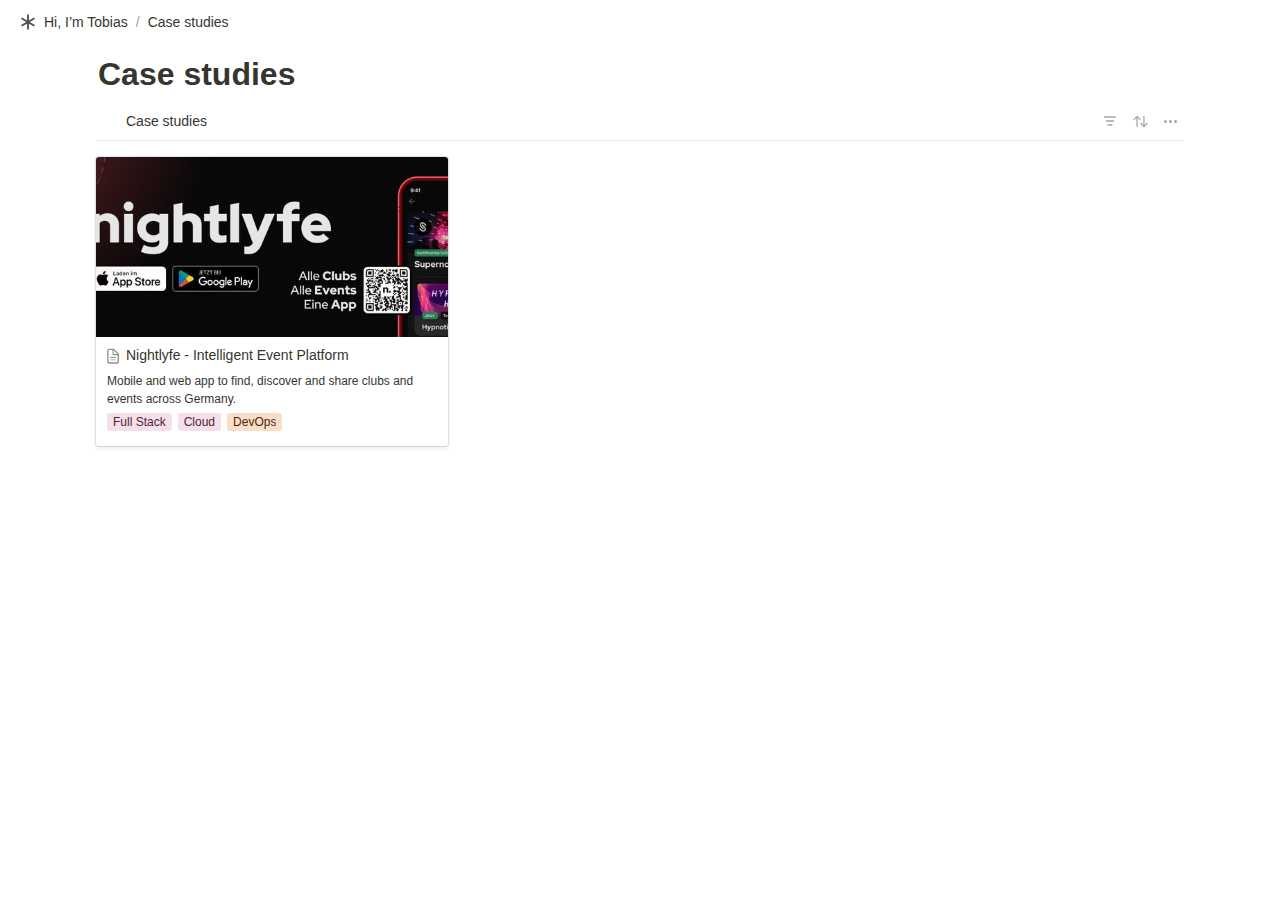
==== 16e518f0285e4fb1b10b60442e8a190.html @ b01b09d7 "publish: fix pipeline issues" ====
<html class="notion-html" lang="en" style="--full-viewport-height: 493px;"><head lang="en"><meta charset="utf-8"/><meta content="width=device-width,height=device-height,initial-scale=1,maximum-scale=1,user-scalable=no,viewport-fit=cover" name="viewport"/><title>Case studies</title><noscript><meta content="0;url=https://www.notion.so/disabled-javascript.html" http-equiv="refresh"/></noscript><meta content="en_US" property="og:locale"/><link href="/images/favicon.ico" rel="shortcut icon" type="image/x-icon"/><link href="/images/logo-ios.png" rel="apple-touch-icon"/><meta content="yes" name="apple-mobile-web-app-capable"/><meta content="telephone=no" name="format-detection"/><meta content="no" name="msapplication-tap-highlight"/><link href="assets/906c0cfd9fb05e64feb94e21e7caa3b95e559b39.css" media="print" rel="stylesheet"/><link href="assets/injection.css" rel="stylesheet"/><link href="assets/8acb0cca0d6461a19049f2eff7e3640e558d4a0f.css" rel="stylesheet"/></head><body class="notion-body"><style>body{background:#fff}body.dark{background:#191919}@keyframes startup-shimmer-animation{0%{transform:translateX(-100%) translateZ(0)}100%{transform:translateX(100%) translateZ(0)}}@keyframes startup-shimmer-fade-in{0%{opacity:0}100%{opacity:1}}@keyframes startup-spinner-rotate{0%{transform:rotate(0) translateZ(0)}100%{transform:rotate(360deg) translateZ(0)}}#initial-loading-spinner{position:fixed;height:100vh;width:100vw;z-index:-1;display:none;align-items:center;justify-content:center;opacity:.5}#initial-loading-spinner svg{height:24px;width:24px;animation:startup-spinner-rotate 1s linear infinite;transform-origin:center center;pointer-events:none}#skeleton{background:#fff;position:fixed;height:100vh;width:100vw;z-index:-1;display:none;overflow:hidden}#initial-loading-spinner.show,#skeleton.show{display:flex}body.dark #skeleton{background:#191919}.notion-front-page #skeleton,.notion-mobile #skeleton{display:none}#skeleton-sidebar{background-color:#fbfbfa;box-shadow:inset -1px 0 0 0 rgba(0,0,0,.025);display:flex;width:240px;flex-direction:column;padding:12px 14px;overflow:hidden}body.dark #skeleton-sidebar{background-color:#202020;box-shadow:inset -1px 0 0 0 rgba(255,255,255,.05)}#skeleton.isElectron #skeleton-sidebar{padding-top:46px}#skeleton .row{display:flex;margin-bottom:8px;align-items:center}#skeleton .row.fadein{animation:1s ease-in 0s 1 normal both running startup-shimmer-fade-in}#skeleton .chevron{width:12px;height:12px;display:block;margin-right:4px;fill:rgba(227,226,224,.5)}body.dark #skeleton .chevron{fill:#2f2f2f}.startup-shimmer{background:rgba(227,226,224,.5);overflow:hidden;position:relative}body.dark .startup-shimmer{background:#2f2f2f}.startup-shimmer::before{content:"";position:absolute;height:100%;width:100%;z-index:1;animation:1s linear infinite startup-shimmer-animation;background:linear-gradient(90deg,rgba(0,0,0,0) 0,rgba(0,0,0,.03) 50%,rgba(0,0,0,0) 100%)}body.dark .startup-shimmer::before{background:linear-gradient(90deg,transparent 0,rgba(86,86,86,.1) 50%,transparent 100%)}#skeleton .icon{width:20px;height:20px;border-radius:4px}#skeleton .text{height:10px;border-radius:10px}#skeleton .draggable{-webkit-app-region:drag;position:absolute;top:0;left:0;width:100%;height:36px;display:none}#skeleton.isElectron .draggable{display:block}</style><style id="scroll-properties">
			::-webkit-scrollbar {
				width: 10px;
				height: 10px;
			}
			::-webkit-scrollbar {
				background: transparent;
			}
			::-webkit-scrollbar-track {
				background: #EDECE9;
			}
			::-webkit-scrollbar-thumb {
				background:#D3D1CB;
			}
			::-webkit-scrollbar-thumb:hover {
				background:#AEACA6;
			}
		</style><div id="notion-app"><div class="notion-app-inner notion-light-theme" style='color: rgb(55, 53, 47); fill: currentcolor; line-height: 1.5; font-family: ui-sans-serif, -apple-system, BlinkMacSystemFont, "Segoe UI", Helvetica, "Apple Color Emoji", Arial, sans-serif, "Segoe UI Emoji", "Segoe UI Symbol"; -webkit-font-smoothing: auto; background-color: rgba(0, 0, 0, 0);'><div style="height: 100%;"><div class="notion-cursor-listener" style="width: 100vw; height: 100%; position: relative; display: flex; flex: 1 1 0%; background: white; cursor: text;"><style>
			
			
			.assistant-grouped-edit-chat-container .assistant-grouped-edit-insert {
				background: initial !important;
				border-bottom: initial !important;
				color: rgba(55, 53, 47, 1) !important;
			}

			.assistant-grouped-edit-chat-container .assistant-grouped-edit-remove {
				background: initial !important;
				border-bottom: initial !important;
				color: rgba(199, 198, 196, 1) !important;
			}
		
		</style><div class="" style="order: 3; display: flex; flex-direction: column; width: 100%; overflow: hidden;"><header style="background: white; max-width: 100vw; z-index: 100; user-select: none;"><div class="notion-topbar" style="width: 100%; max-width: 100vw; height: 44px; opacity: 1; transition: opacity 700ms ease 0s, color 700ms ease 0s; position: relative;"><div style="display: flex; justify-content: space-between; align-items: center; overflow: hidden; height: 44px; padding-left: 12px; padding-right: 10px;"><div class="notranslate shadow-cursor-breadcrumb" style="display: flex; align-items: center; line-height: 1.2; font-size: 14px; height: 100%; flex-grow: 0; margin-right: 8px; min-width: 0px;"><div class="notion-selectable notion-page-block" data-block-id="acc54789-07ef-47cf-8473-83e2d1471121" style="display: flex; align-items: center; min-width: 0px;"><span rel="noopener noreferrer" role="link" style="display: flex;
color: rgb(55, 53, 47);
text-decoration: none;
user-select: none;
transition: background 20ms ease-in 0s;
cursor: default;
align-items: center;
flex-shrink: 1;
white-space: nowrap;
height: 24px;
border-radius: 4px;
font-size: inherit;
line-height: 1.2;
min-width: 0;
padding: 2px 6px"><div style="display: flex;
align-items: center;
min-width: 0;
cursor: default"><div class="notion-record-icon notranslate" style="display: flex;
align-items: center;
justify-content: center;
height: 20px;
width: 20px;
border-radius: 0.25em;
flex-shrink: 0;
margin-right: 6px;
font-weight: 500;
cursor: default"><div><div style="width: 100%;
height: 100%;
cursor: default"><img referrerpolicy="same-origin" src="assets/391df227c72373e501cd38c6191404ca78679975.svg" style="display: block;
object-fit: cover;
border-radius: 4px;
width: 20px;
height: 20px;
transition: opacity 100ms ease-out 0s;
cursor: default"/></div></div></div><div class="notranslate" style="white-space: nowrap;
overflow: hidden;
text-overflow: ellipsis;
max-width: 160px;
cursor: default">Hi, I’m Tobias</div></div></span></div><span style="margin-left: 2px; margin-right: 2px; color: rgba(55, 53, 47, 0.5);">/</span><div role="button" style="user-select: none; transition: background 20ms ease-in 0s; cursor: pointer; display: inline-flex; align-items: center; flex-shrink: 1; white-space: nowrap; height: 24px; border-radius: 4px; font-size: 14px; line-height: 1.2; min-width: 0px; padding-left: 6px; padding-right: 6px; color: rgb(55, 53, 47);" tabindex="0"><div class="notranslate" style="white-space: nowrap; overflow: hidden; text-overflow: ellipsis; max-width: 240px;">Case studies</div></div></div><div style="flex-grow: 1; flex-shrink: 1;"></div><div role="button" style="user-select: none; transition: background 20ms ease-in 0s; cursor: pointer; display: inline-flex; align-items: center; flex-shrink: 0; white-space: nowrap; height: 28px; border-radius: 4px; font-size: 14px; line-height: 1.2; min-width: 0px; padding-left: 8px; padding-right: 8px; color: rgb(55, 53, 47);" tabindex="0"><svg class="search" role="graphics-symbol" style="width: 14px; height: 14px; display: block; fill: inherit; flex-shrink: 0;" viewBox="0 0 16 16"><path d="M.281 6.438c0-.875.164-1.696.492-2.461a6.484 6.484 0 011.375-2.032A6.237 6.237 0 016.64.078 6.2 6.2 0 019.11.57c.77.328 1.447.787 2.03 1.375a6.374 6.374 0 011.368 2.032c.333.765.5 1.586.5 2.46 0 .688-.107 1.342-.32 1.961a6.28 6.28 0 01-.868 1.696l3.563 3.578c.11.104.19.226.242.367.057.14.086.29.086.445 0 .22-.05.417-.149.594a1.122 1.122 0 01-1 .57c-.156 0-.307-.028-.453-.086a1.058 1.058 0 01-.382-.25l-3.586-3.585c-.5.333-1.047.596-1.641.789a6.089 6.089 0 01-1.86.28 6.237 6.237 0 01-2.468-.491 6.4 6.4 0 01-2.024-1.367A6.509 6.509 0 01.773 8.913a6.256 6.256 0 01-.492-2.476zm1.664 0c0 .65.12 1.26.36 1.828a4.775 4.775 0 001.015 1.5c.433.427.933.763 1.5 1.007a4.548 4.548 0 001.82.368c.652 0 1.261-.123 1.829-.368a4.747 4.747 0 002.508-2.507 4.567 4.567 0 00.367-1.829c0-.645-.123-1.252-.367-1.82a4.776 4.776 0 00-1.016-1.5A4.578 4.578 0 008.469 2.11a4.567 4.567 0 00-1.828-.367c-.646 0-1.253.123-1.82.367a4.667 4.667 0 00-1.5 1.008c-.433.432-.772.932-1.016 1.5a4.633 4.633 0 00-.36 1.82z"></path></svg></div><div role="button" style="user-select: none; transition: background 20ms ease-in 0s; cursor: pointer; display: inline-flex; align-items: center; flex-shrink: 0; white-space: nowrap; height: 28px; border-radius: 4px; font-size: 14px; line-height: 1.2; min-width: 0px; padding-left: 8px; padding-right: 8px; color: rgb(55, 53, 47);" tabindex="0"><svg class="duplicate" role="graphics-symbol" style="width: 15px; height: 15px; display: block; fill: inherit; flex-shrink: 0;" viewBox="0 0 16 16"><path d="M2.83887 12.1523H4.00098V13.1846C4.00098 14.6406 4.75977 15.3994 6.24316 15.3994H13.1611C14.6377 15.3994 15.4033 14.6406 15.4033 13.1846V6.21191C15.4033 4.75586 14.6377 3.99707 13.1611 3.99707H11.999V2.96484C11.999 1.50879 11.2334 0.75 9.75684 0.75H2.83887C1.3623 0.75 0.59668 1.50195 0.59668 2.96484V9.93066C0.59668 11.3936 1.3623 12.1523 2.83887 12.1523ZM2.9209 10.8125C2.28516 10.8125 1.93652 10.4844 1.93652 9.82129V3.08105C1.93652 2.41797 2.28516 2.08301 2.9209 2.08301H9.68164C10.3105 2.08301 10.666 2.41797 10.666 3.08105V3.99707H6.24316C4.75977 3.99707 4.00098 4.75586 4.00098 6.21191V10.8125H2.9209ZM6.31836 14.0596C5.68262 14.0596 5.34082 13.7314 5.34082 13.0684V6.32812C5.34082 5.66504 5.68262 5.33691 6.31836 5.33691H13.0791C13.708 5.33691 14.0635 5.66504 14.0635 6.32812V13.0684C14.0635 13.7314 13.708 14.0596 13.0791 14.0596H6.31836Z"></path></svg></div><div aria-label="More actions" role="button" style="user-select: none; transition: background 20ms ease-in 0s; cursor: pointer; display: flex; align-items: center; justify-content: center; width: 32px; height: 28px; border-radius: 4px;" tabindex="0"><svg class="ellipsis" role="graphics-symbol" style="width: 18px; height: 18px; display: block; fill: inherit; flex-shrink: 0;" viewBox="0 0 16 16"><path d="M2.887 9.014c.273 0 .52-.064.738-.192.219-.132.394-.307.526-.526.133-.219.199-.46.199-.725 0-.405-.142-.747-.424-1.025a1.41 1.41 0 00-1.04-.417c-.264 0-.505.066-.724.198a1.412 1.412 0 00-.718 1.244c0 .265.064.506.192.725.132.219.307.394.526.526.219.128.46.192.725.192zm5.113 0a1.412 1.412 0 001.244-.718c.132-.219.198-.46.198-.725 0-.405-.14-.747-.423-1.025A1.386 1.386 0 008 6.129c-.264 0-.506.066-.725.198a1.412 1.412 0 00-.718 1.244c0 .265.064.506.192.725.132.219.308.394.526.526.22.128.46.192.725.192zm5.106 0c.265 0 .506-.064.725-.192.219-.132.394-.307.526-.526.133-.219.199-.46.199-.725 0-.405-.142-.747-.424-1.025a1.394 1.394 0 00-1.026-.417 1.474 1.474 0 00-1.265.718c-.127.218-.19.46-.19.724 0 .265.063.506.19.725.133.219.308.394.527.526.223.128.47.192.738.192z"></path></svg></div><div role="button" style="user-select: none; transition: background 20ms ease-in 0s; cursor: pointer; display: inline-flex; align-items: center; justify-content: center; white-space: nowrap; border-radius: 4px; height: 32px; padding: 0px 10px; font-size: 14px; line-height: 1.2; border: 1px solid rgba(55, 53, 47, 0.16); margin-left: 8px;" tabindex="0">Built with<svg class="notionLogo" role="graphics-symbol" style="width: 14px; height: 14px; display: block; fill: inherit; flex-shrink: 0; margin-left: 6px;" viewBox="0 0 120 126"><path d="M 20.6927 21.9315C 24.5836 25.0924 26.0432 24.8512 33.3492 24.3638L 102.228 20.2279C 103.689 20.2279 102.474 18.7705 101.987 18.5283L 90.5477 10.2586C 88.3558 8.55699 85.4356 6.60818 79.8387 7.09563L 13.1433 11.9602C 10.711 12.2014 10.2251 13.4175 11.1939 14.3924L 20.6927 21.9315ZM 24.8281 37.9835L 24.8281 110.456C 24.8281 114.351 26.7745 115.808 31.1553 115.567L 106.853 111.187C 111.236 110.946 111.724 108.267 111.724 105.103L 111.724 33.1169C 111.724 29.958 110.509 28.2544 107.826 28.4976L 28.721 33.1169C 25.8018 33.3622 24.8281 34.8225 24.8281 37.9835ZM 99.5567 41.8711C 100.042 44.0622 99.5567 46.2512 97.3618 46.4974L 93.7143 47.2241L 93.7143 100.728C 90.5477 102.43 87.6275 103.403 85.1942 103.403C 81.2983 103.403 80.3226 102.186 77.4044 98.54L 53.5471 61.087L 53.5471 97.3239L 61.0964 99.0275C 61.0964 99.0275 61.0964 103.403 55.0057 103.403L 38.2148 104.377C 37.727 103.403 38.2148 100.973 39.9179 100.486L 44.2996 99.2717L 44.2996 51.36L 38.2158 50.8725C 37.728 48.6815 38.9431 45.5225 42.3532 45.2773L 60.3661 44.0631L 85.1942 82.0036L 85.1942 48.4402L 78.864 47.7136C 78.3781 45.0351 80.3226 43.0902 82.7569 42.849L 99.5567 41.8711ZM 7.5434 5.39404L 76.9175 0.285276C 85.4366 -0.445402 87.6285 0.0440428 92.983 3.93368L 115.128 19.4982C 118.782 22.1747 120 22.9034 120 25.8211L 120 111.187C 120 116.537 118.051 119.701 111.237 120.185L 30.6734 125.05C 25.5584 125.294 23.124 124.565 20.4453 121.158L 4.13735 99.9994C 1.21516 96.1048 0 93.191 0 89.7819L 0 13.903C 0 9.5279 1.94945 5.8785 7.5434 5.39404Z"></path></svg></div></div></div><div style="width: calc(100% + 0px); user-select: none;"></div></header><main class="notion-frame" style="flex-grow: 0; flex-shrink: 1; display: flex; flex-direction: column; background: white; z-index: 1; height: calc(-44px + 100vh); max-height: 100%; position: relative; width: 780px;"><div style="display: contents;"><div class="notion-scroller vertical horizontal" style="z-index: 1; display: flex; flex-direction: column; flex-grow: 1; position: relative; overflow: auto; margin-right: 0px; margin-bottom: 0px;"><div style="position: absolute; top: 0px; left: 0px;"><div class="notion-selectable-hover-menu-item"></div></div><div style="width: 100%; display: flex; flex-direction: column; align-items: center; flex-shrink: 0; flex-grow: 0; position: sticky; left: 0px;"><div class="pseudoSelection" contenteditable="false" data-content-editable-void="true" style="user-select: none; --pseudoSelection--background: transparent; width: 100%; display: flex; flex-direction: column; align-items: center; flex-shrink: 0; flex-grow: 0; position: sticky; left: 0px; z-index: 2;"></div><div style="max-width: 100%; padding-left: calc(96px + env(safe-area-inset-left)); width: 100%;"><div class="notion-page-controls" style='display: flex; justify-content: flex-start; flex-wrap: wrap; margin-top: 4px; margin-bottom: 4px; margin-left: -1px; color: rgba(55, 53, 47, 0.5); font-family: ui-sans-serif, -apple-system, BlinkMacSystemFont, "Segoe UI", Helvetica, "Apple Color Emoji", Arial, sans-serif, "Segoe UI Emoji", "Segoe UI Symbol"; pointer-events: auto;'></div><div style="padding-right: calc(96px + env(safe-area-inset-right)); margin-bottom: 8px;"><div style="display: flex; align-items: flex-start;"><div><div class="notion-selectable notion-collection_view-block" data-block-id="16e518f0-285e-4fb1-b10b-60442e8a190a" style='color: rgb(55, 53, 47); font-weight: 700; line-height: 1.2; font-size: 32px; font-family: ui-sans-serif, -apple-system, BlinkMacSystemFont, "Segoe UI", Helvetica, "Apple Color Emoji", Arial, sans-serif, "Segoe UI Emoji", "Segoe UI Symbol"; cursor: text; display: flex; align-items: center;'><h1 contenteditable="false" data-content-editable-leaf="true" placeholder="Untitled" spellcheck="true" style="max-width: 100%; width: 100%; white-space: pre-wrap; word-break: break-word; caret-color: rgb(55, 53, 47); padding-top: 3px; padding-left: 2px; padding-right: 2px; font-size: 1em; font-weight: inherit; margin: 0px;">Case studies</h1></div><div style="margin-left: 4px;"></div></div></div></div></div></div><div contenteditable="false" data-content-editable-void="true" style="min-height: 40px; padding-left: 96px; padding-right: 96px; flex-shrink: 0; position: sticky; z-index: 86; left: 0px;"><div class="notion-selectable notion-collection_view-block" data-block-id="16e518f0-285e-4fb1-b10b-60442e8a190a"><div style="display: flex; align-items: center; height: 40px; box-shadow: rgb(233, 233, 231) 0px -1px 0px inset; left: 96px; width: 100%;"><div role="tablist" style="display: flex; align-items: center; height: 100%; flex-grow: 1;"><div class="notion-collection-view-tab-button" style="display: flex; align-items: center; background: none; height: 100%;"><div aria-selected="true" role="tab" style="user-select: none; transition: background 20ms ease-in 0s; cursor: pointer; display: flex; align-items: center; flex-shrink: 0; white-space: nowrap; height: 28px; border-radius: 4px; font-size: 14px; line-height: 1.2; min-width: 0px; padding-left: 8px; padding-right: 8px; color: rgb(55, 53, 47); font-weight: 500; max-width: 220px;" tabindex="0"><div style='width: 16px; height: 16px; transform: scale(1.2); mask: url("/icons/asterisk_gray.svg?mode=light") center center no-repeat; background-color: rgb(55, 53, 47); fill: rgb(55, 53, 47); margin-right: 6px;'></div><span style="white-space: nowrap; overflow: hidden; text-overflow: ellipsis; margin-top: 1px;">Case studies</span></div></div></div><div style="display: flex; align-items: center; gap: 2px; opacity: 1;"><div style="position: relative;"><div aria-label="Filter" role="button" style="user-select: none; transition: background 20ms ease-in 0s; cursor: pointer; display: flex; align-items: center; justify-content: center; flex-shrink: 0; border-radius: 4px; height: 28px; width: 28px; padding: 6px; font-size: 14px; color: rgba(55, 53, 47, 0.45); fill: rgba(55, 53, 47, 0.45); font-weight: 400; line-height: 1;" tabindex="0"><svg class="filter" role="graphics-symbol" style="width: 16px; display: block; fill: rgba(55, 53, 47, 0.45); flex-shrink: 0;" viewBox="0 0 16 16"><path clip-rule="evenodd" d="M2 4C2 3.58579 2.33579 3.25 2.75 3.25H13.25C13.6642 3.25 14 3.58579 14 4C14 4.41421 13.6642 4.75 13.25 4.75H2.75C2.33579 4.75 2 4.41421 2 4Z" fill-rule="evenodd"></path><path clip-rule="evenodd" d="M3.75 8C3.75 7.58579 4.08579 7.25 4.5 7.25H11.5C11.9142 7.25 12.25 7.58579 12.25 8C12.25 8.41421 11.9142 8.75 11.5 8.75H4.5C4.08579 8.75 3.75 8.41421 3.75 8Z" fill-rule="evenodd"></path><path clip-rule="evenodd" d="M5.5 12C5.5 11.5858 5.83579 11.25 6.25 11.25H9.75C10.1642 11.25 10.5 11.5858 10.5 12C10.5 12.4142 10.1642 12.75 9.75 12.75H6.25C5.83579 12.75 5.5 12.4142 5.5 12Z" fill-rule="evenodd"></path></svg></div></div><div style="position: relative;"><div aria-label="Sort" role="button" style="user-select: none; transition: background 20ms ease-in 0s; cursor: pointer; display: flex; align-items: center; justify-content: center; flex-shrink: 0; border-radius: 4px; height: 28px; width: 28px; padding: 6px; font-size: 14px; color: rgba(55, 53, 47, 0.45); fill: rgba(55, 53, 47, 0.45); font-weight: 400; line-height: 1;" tabindex="0"><svg class="sortPadded" role="graphics-symbol" style="width: 21px; display: block; fill: rgba(55, 53, 47, 0.45); flex-shrink: 0;" viewBox="0 0 24 24"><path d="M7.50879 5.80273L4.06348 9.32324C3.92676 9.4668 3.83789 9.67188 3.83789 9.85645C3.83789 10.2803 4.13184 10.5674 4.54883 10.5674C4.75391 10.5674 4.91797 10.499 5.04785 10.3623L6.46289 8.89941L7.37891 7.83984L7.32422 9.30273V17.8477C7.32422 18.2715 7.625 18.5723 8.04199 18.5723C8.45898 18.5723 8.75977 18.2715 8.75977 17.8477V9.30273L8.70508 7.83984L9.62793 8.89941L11.0361 10.3623C11.166 10.499 11.3369 10.5674 11.5352 10.5674C11.9521 10.5674 12.2461 10.2803 12.2461 9.85645C12.2461 9.67188 12.1641 9.4668 12.0205 9.32324L8.58203 5.80273C8.28125 5.48828 7.80957 5.48145 7.50879 5.80273ZM16.4912 18.3398L19.9365 14.8057C20.0732 14.6689 20.1621 14.4639 20.1621 14.2793C20.1621 13.8555 19.8682 13.5684 19.4512 13.5684C19.2461 13.5684 19.082 13.6367 18.9453 13.7734L17.5371 15.2295L16.6211 16.2959L16.6758 14.833V6.28809C16.6758 5.87109 16.375 5.56348 15.958 5.56348C15.541 5.56348 15.2334 5.87109 15.2334 6.28809V14.833L15.2881 16.2959L14.3721 15.2295L12.9639 13.7734C12.8271 13.6367 12.6631 13.5684 12.4648 13.5684C12.0479 13.5684 11.7539 13.8555 11.7539 14.2793C11.7539 14.4639 11.8359 14.6689 11.9727 14.8057L15.418 18.3398C15.7188 18.6475 16.1904 18.6543 16.4912 18.3398Z"></path></svg></div></div><div aria-label="Search" role="button" style="user-select: none; transition: background 20ms ease-in 0s; cursor: pointer; display: flex; align-items: center; justify-content: center; flex-shrink: 0; border-radius: 4px; height: 28px; width: 28px; padding: 6px; font-size: 14px; color: rgba(55, 53, 47, 0.45); fill: rgba(55, 53, 47, 0.45); font-weight: 400; line-height: 1;" tabindex="0"><svg class="collectionSearch" role="graphics-symbol" style="width: 14px; display: block; fill: rgba(55, 53, 47, 0.45); flex-shrink: 0;" viewBox="0 0 16 16"><path d="M0 6.35938C0 9.86719 2.85156 12.7188 6.35938 12.7188C7.66406 12.7188 8.85938 12.3203 9.85938 11.6406L13.4531 15.2344C13.6719 15.4609 13.9766 15.5625 14.2812 15.5625C14.9453 15.5625 15.4219 15.0625 15.4219 14.4141C15.4219 14.1016 15.3125 13.8125 15.1016 13.5938L11.5312 10.0156C12.2734 8.99219 12.7188 7.72656 12.7188 6.35938C12.7188 2.85156 9.86719 0 6.35938 0C2.85156 0 0 2.85156 0 6.35938ZM1.65625 6.35938C1.65625 3.76562 3.75781 1.65625 6.35938 1.65625C8.95312 1.65625 11.0625 3.76562 11.0625 6.35938C11.0625 8.95312 8.95312 11.0625 6.35938 11.0625C3.75781 11.0625 1.65625 8.95312 1.65625 6.35938Z"></path></svg></div><div><div aria-label="Edit view layout, grouping and more..." class="notion-collection-edit-view" role="button" style="user-select: none; transition: background 20ms ease-in 0s; cursor: pointer; display: flex; align-items: center; justify-content: center; flex-shrink: 0; border-radius: 4px; height: 28px; width: 28px; padding: 6px; font-size: 14px; color: rgba(55, 53, 47, 0.45); fill: rgba(55, 53, 47, 0.45); font-weight: 400; line-height: 1;" tabindex="0"><svg class="dots" role="graphics-symbol" style="height: 3px; display: block; fill: rgba(55, 53, 47, 0.45); flex-shrink: 0;" viewBox="0 0 13 3"><g><path d="M3,1.5A1.5,1.5,0,1,1,1.5,0,1.5,1.5,0,0,1,3,1.5Z"></path><path d="M8,1.5A1.5,1.5,0,1,1,6.5,0,1.5,1.5,0,0,1,8,1.5Z"></path><path d="M13,1.5A1.5,1.5,0,1,1,11.5,0,1.5,1.5,0,0,1,13,1.5Z"></path></g></svg></div></div></div></div></div><div style="left: 96px; width: 100%;"></div></div><div contenteditable="false" data-content-editable-void="true" style="flex-grow: 1; flex-shrink: 0; display: flex; flex-direction: column; position: relative;"><div class="notion-scroller notion-collection-view-body" style="z-index: 1; flex-grow: 1; flex-shrink: 0; height: 100%; margin-right: 0px; margin-bottom: 0px;"><div class="notion-gallery-view" style="padding-bottom: 180px; padding-left: 96px; padding-right: 96px; min-width: calc(100% - 192px);"><div class="notion-selectable notion-collection_view-block" data-block-id="16e518f0-285e-4fb1-b10b-60442e8a190a"><div><div style="display: grid; position: relative; grid-template-columns: repeat(auto-fill, minmax(320px, 1fr)); gap: 16px; padding-top: 16px; padding-bottom: 4px;"><div style="width: 4px; position: absolute; top: 16px; bottom: 4px;"><div class="notion-selectable notion-collection_view-block" data-block-id="16e518f0-285e-4fb1-b10b-60442e8a190a" style="width: 100%; height: 100%;"></div></div><div class="notion-selectable notion-page-block notion-collection-item" data-block-id="346776dd-2d8a-4e31-9e2c-f1a88697066b"><a href="nightlyfe-intelligent-event-platform.html" rel="noopener noreferrer" role="link" style="display: flex; color: inherit; text-decoration: none; user-select: none; transition: background 100ms ease-out 0s; cursor: pointer; box-shadow: rgba(15, 15, 15, 0.1) 0px 0px 0px 1px, rgba(15, 15, 15, 0.1) 0px 2px 4px; border-radius: 3px; background: white; overflow: hidden; position: static; height: 100%; flex-direction: column;"><div style="position: relative; width: 100%;"><div style="width: 100%; cursor: inherit;"><div style="height: 180px; position: relative; pointer-events: none; overflow: hidden;"><div style="width: 100%; height: 100%;"><img loading="lazy" referrerpolicy="same-origin" src="assets/ba9fa6ceaa2d742032862c7ea1e6041d3db3de18.jpg" style="display: block; object-fit: cover; border-radius: 1px 1px 0px 0px; width: 100%; height: 180px; object-position: center 64.18%;"/></div><div style="position: absolute; left: 0px; right: 0px; bottom: 0px; border-bottom: 1px solid rgba(55, 53, 47, 0.09);"></div></div></div><div aria-hidden="true" style='background: rgba(0, 0, 0, 0.4); border-radius: 4px; color: white; font-size: 12px; font-family: ui-sans-serif, -apple-system, BlinkMacSystemFont, "Segoe UI", Helvetica, "Apple Color Emoji", Arial, sans-serif, "Segoe UI Emoji", "Segoe UI Symbol"; width: 180px; left: calc(50% - 90px); padding: 0.3em 1.5em; pointer-events: none; position: absolute; top: calc(50% - 10px); text-align: center; opacity: 0;'>Drag image to reposition</div><div style='color: rgba(55, 53, 47, 0.65); fill: rgba(55, 53, 47, 0.65); font-size: 12px; background: white; box-shadow: rgba(15, 15, 15, 0.1) 0px 0px 0px 1px, rgba(15, 15, 15, 0.1) 0px 2px 4px; display: flex; white-space: nowrap; border-radius: 4px; max-width: calc(100% - 16px); min-height: 24px; overflow: hidden; pointer-events: none; opacity: 0; font-family: ui-sans-serif, -apple-system, BlinkMacSystemFont, "Segoe UI", Helvetica, "Apple Color Emoji", Arial, sans-serif, "Segoe UI Emoji", "Segoe UI Symbol"; position: absolute; right: 8px; z-index: 2; top: 8px;'><div role="button" style="user-select: none; transition: background 20ms ease-in 0s; cursor: pointer; display: flex; align-items: center; justify-content: center; padding: 4px 6px; border-right: 1px solid rgba(55, 53, 47, 0.09); font-weight: 500; color: rgba(55, 53, 47, 0.65); fill: rgba(55, 53, 47, 0.65);" tabindex="0">Reposition</div><div role="button" style="user-select: none; transition: background 20ms ease-in 0s; cursor: pointer; display: flex; align-items: center; justify-content: center; padding: 4px 6px; border-right: none; font-weight: 500; color: rgba(55, 53, 47, 0.65); fill: rgba(55, 53, 47, 0.65);" tabindex="0"><svg class="dots" role="graphics-symbol" style="width: 14px; height: 14px; display: block; fill: inherit; flex-shrink: 0;" viewBox="0 0 13 3"><g><path d="M3,1.5A1.5,1.5,0,1,1,1.5,0,1.5,1.5,0,0,1,3,1.5Z"></path><path d="M8,1.5A1.5,1.5,0,1,1,6.5,0,1.5,1.5,0,0,1,8,1.5Z"></path><path d="M13,1.5A1.5,1.5,0,1,1,11.5,0,1.5,1.5,0,0,1,13,1.5Z"></path></g></svg></div></div></div><div style="width: 100%; display: flex; padding: 8px 10px 6px; position: relative;"><div class="notion-record-icon notranslate" style="display: flex; align-items: center; justify-content: center; height: 18px; width: 18px; border-radius: 0.25em; flex-shrink: 0; float: left; margin-top: 2px; margin-right: 4px; margin-left: -2px;"><span role="img"><svg class="page" role="graphics-symbol" style="width: 16.2px; height: 16.2px; display: block; fill: rgb(145, 145, 142); flex-shrink: 0;" viewBox="0 0 16 16"><path d="M4.35645 15.4678H11.6367C13.0996 15.4678 13.8584 14.6953 13.8584 13.2256V7.02539C13.8584 6.0752 13.7354 5.6377 13.1406 5.03613L9.55176 1.38574C8.97754 0.804688 8.50586 0.667969 7.65137 0.667969H4.35645C2.89355 0.667969 2.13477 1.44043 2.13477 2.91016V13.2256C2.13477 14.7021 2.89355 15.4678 4.35645 15.4678ZM4.46582 14.1279C3.80273 14.1279 3.47461 13.7793 3.47461 13.1436V2.99219C3.47461 2.36328 3.80273 2.00781 4.46582 2.00781H7.37793V5.75391C7.37793 6.73145 7.86328 7.20312 8.83398 7.20312H12.5186V13.1436C12.5186 13.7793 12.1836 14.1279 11.5205 14.1279H4.46582ZM8.95703 6.02734C8.67676 6.02734 8.56055 5.9043 8.56055 5.62402V2.19238L12.334 6.02734H8.95703ZM10.4336 9.00098H5.42969C5.16992 9.00098 4.98535 9.19238 4.98535 9.43164C4.98535 9.67773 5.16992 9.86914 5.42969 9.86914H10.4336C10.6797 9.86914 10.8643 9.67773 10.8643 9.43164C10.8643 9.19238 10.6797 9.00098 10.4336 9.00098ZM10.4336 11.2979H5.42969C5.16992 11.2979 4.98535 11.4893 4.98535 11.7354C4.98535 11.9746 5.16992 12.1592 5.42969 12.1592H10.4336C10.6797 12.1592 10.8643 11.9746 10.8643 11.7354C10.8643 11.4893 10.6797 11.2979 10.4336 11.2979Z"></path></svg></span></div><div contenteditable="false" data-content-editable-leaf="true" placeholder="Untitled" spellcheck="true" style="max-width: 100%; width: auto; white-space: pre-wrap; word-break: break-word; caret-color: rgb(55, 53, 47); font-size: 14px; line-height: 1.5; min-height: 21px; font-weight: 500; pointer-events: none;">Nightlyfe - <span class="notion-enable-hover" data-token-index="1" style="text-decoration:none;color:inherit">Intelligent Event Platform</span></div></div><div style="padding-top: 0px; padding-bottom: 10px;"><div style="position: relative; display: flex; overflow: hidden; align-items: center; border-radius: 5px; margin: 0px 6px 2px; padding: 0px 5px; font-size: 12px; min-height: 24px; white-space: normal; min-width: fit-content; width: fit-content;"><div style="line-height: 1.5; white-space: pre-wrap; word-break: break-word; overflow: hidden;"><span>Mobile and web app to find, discover and share clubs and events across Germany.</span></div></div><div style="position: relative; display: flex; overflow: hidden; align-items: center; border-radius: 5px; margin: 0px 6px 2px; padding: 0px 5px; font-size: 12px; min-height: 24px; white-space: normal; min-width: fit-content; width: fit-content;"><div style="display: flex; min-width: 0px; flex-shrink: 0; flex-wrap: wrap; width: 100%; gap: 4px 6px;"><div style="display: flex; align-items: center; flex-shrink: 0; min-width: 0px; max-width: 100%; height: 18px; border-radius: 3px; padding-left: 6px; padding-right: 6px; font-size: 12px; line-height: 120%; color: rgb(76, 35, 55); background: rgb(245, 224, 233); margin: 0px; white-space: nowrap; overflow: hidden; text-overflow: ellipsis;"><div style="white-space: nowrap; overflow: hidden; text-overflow: ellipsis; display: inline-flex; align-items: center; height: 18px; line-height: 18px;"><span style="white-space: nowrap; overflow: hidden; text-overflow: ellipsis;">Full Stack</span></div></div><div style="display: flex; align-items: center; flex-shrink: 0; min-width: 0px; max-width: 100%; height: 18px; border-radius: 3px; padding-left: 6px; padding-right: 6px; font-size: 12px; line-height: 120%; color: rgb(76, 35, 55); background: rgb(245, 224, 233); margin: 0px; white-space: nowrap; overflow: hidden; text-overflow: ellipsis;"><div style="white-space: nowrap; overflow: hidden; text-overflow: ellipsis; display: inline-flex; align-items: center; height: 18px; line-height: 18px;"><span style="white-space: nowrap; overflow: hidden; text-overflow: ellipsis;">Cloud</span></div></div><div style="display: flex; align-items: center; flex-shrink: 0; min-width: 0px; max-width: 100%; height: 18px; border-radius: 3px; padding-left: 6px; padding-right: 6px; font-size: 12px; line-height: 120%; color: rgb(73, 41, 14); background: rgb(250, 222, 201); margin: 0px; white-space: nowrap; overflow: hidden; text-overflow: ellipsis;"><div style="white-space: nowrap; overflow: hidden; text-overflow: ellipsis; display: inline-flex; align-items: center; height: 18px; line-height: 18px;"><span style="white-space: nowrap; overflow: hidden; text-overflow: ellipsis;">DevOps</span></div></div></div></div></div></a></div></div></div></div><div></div></div></div></div><div class="notion-presence-container" style="position: absolute; top: 0px; left: 0px; z-index: 89;"><div></div></div></div></div></main></div><div aria-hidden="true" aria-label="Side Peek" class="notion-peek-renderer" role="region" style="position: fixed; top: 0px; right: 0px; bottom: 0px; width: 430px; z-index: 109; transform: translateX(430px) translateZ(0px);"></div></div></div></div></div><iframe aria-hidden="true" referrerpolicy="no-referrer" sandbox="allow-scripts allow-same-origin" src="https://aif.notion.so/aif-production.html" style="position: absolute; opacity: 0; width: 1px; height: 1px; top: 0; left: 0; border: none; display: block; z-index: -1;" tabindex="-1"></iframe><script src="assets/injection.js" type="text/javascript"></script><div style="position: absolute; left: 0px; top: 0px; pointer-events: none; opacity: 0; font-size: 14px; font-weight: 500;">Case studies</div></body></html>
---- assets/906c0cfd9fb05e64feb94e21e7caa3b95e559b39.css ----
html, body, #notion-app {
    height: auto !important;
    overflow: auto !important;
    font-size: 14px !important;
    -webkit-print-color-adjust: exact;
    padding: 0 !important;
    margin: 0 !important
    }
.notion-ai-button, .notion-help-button, .notion-print-ignore, .notion-overlay-container, .notion-sidebar-container, .notion-presence-container, .notion-topbar, .notion-topbar-export-popup, .notion-selectable-halo, .notion-help-button, .notion-page-controls {
    display: none !important
    }
.notion-frame {
    width: 100% !important;
    height: auto !important;
    border: none !important;
    padding: 0 !important;
    margin: 0 !important;
    -webkit-print-color-adjust: exact
    }
.notion-scroller {
    height: auto !important;
    width: 100% !important;
    max-height: none !important;
    max-width: none !important;
    overflow: visible !important;
    padding: 0 !important;
    margin: 0 !important;
    /* Remove the extra padding when the screen is wide. */
    display: block !important
    }
html {
    height: auto !important;
    overflow: auto !important;
    font-size: 14px !important
    }
.notion-invoice {
    height: auto !important
    }
.notion-code-block > div {
    white-space: normal !important
    }
.notion-selectable {
    page-break-inside: avoid;
    -webkit-region-break-inside: avoid;
    position: relative;
    overflow: initial;
    min-height: 0;
    max-width: none !important
    }
.notion-page-content {
    display: block !important;
    width: 100% !important;
    position: relative;
    overflow: initial;
    min-height: 0
    }
@page {
    size: auto;
    margin: 20mm 0 20mm 0
    }
.notion-table-content {
    padding: 0 !important
    }
---- assets/injection.css ----
/* enable hover effect on buttons */
div[role="button"]:not(.notion-record-icon):hover {
  background: rgba(55, 53, 47, 0.08);
}

/* hide loading spinners */
.loading-spinner {
  display: none !important;
}

/* hide elements on the top right (search box, duplicate, notion shortcut) */
.notion-topbar > div > div:not(:first-child) {
  display: none !important;
}

/* stop inline databases from overflowing horizontally */
.notion-frame {
  max-width: 100%;
  width: 100vw !important;
}

.notion-selectable {
  max-width: 100% !important;
}

.notion-scroller .notion-collection_view-block {
  width: 100% !important;
  max-width: 100% !important;
}

/* resize inline databases */
.notion-scroller .notion-collection_view-block > div,
.notion-scroller .notion-collection_view-block > div > div > div,
.notion-scroller .notion-collection_view-block .notion-list-view,
.notion-scroller .notion-collection_view-block .notion-gallery-view,
.notion-scroller .notion-collection_view-block .notion-table-view,
.notion-scroller .notion-collection_view-block .notion-board-view,
.notion-scroller .notion-collection_view-block .notion-calendar-view {
  max-width: 100% !important;
  padding-left: unset !important;
  padding-right: unset !important;
}

/* pull alias arrows back inline */
svg.alias {
  display: inline-block !important;
  height: auto !important;
}

/* stop text from overflowing past max-width on bookmark blocks; */
.notion-bookmark-block div {
  white-space: unset !important;
}

/* fix oversized page properties on Safari */
.notion-scroller
  > div:nth-child(2):not(.notion-page-content)
  > div:not([data-block-id])
  div:not(.notion-page-details-controls) {
  height: auto !important;
}

/* fix possible stray header on tables */
.notion-collection_view_page-block > div:first-child {
  transform: unset !important;
}

/* fix oversize icons in inline page links */
a[data-token-index] svg.page {
  height: auto !important;
}

/* mobile fixes */
@media only screen and (max-width: 960px) {
  :root {
    --mobile-width: 90vw;
  }

  /* normalize banner / page title width */
  .notion-scroller > div:not([class]),
  .notion-scroller > div > div:not([class]) {
    width: var(--mobile-width) !important;
    margin: auto !important;

    max-width: 960px !important;
    padding-left: 0 !important;
    padding-right: 0 !important;
  }

  /* normalize content width */
  .notion-page-content,
  .notion-page-content > .notion-collection_view-block,
  .notion-page-content > .notion-collection_view-block > div,
  .notion-page-content > .notion-collection_view-block > .notion-scroller > div {
    width: var(--mobile-width) !important;
    margin: auto !important;
    
    /* max-width: unset !important; */
    padding-right: 0 !important;
    padding-left: 0 !important;
  }

  /* add padding to banner, but not to image */
  .notion-frame > .notion-scroller > div:first-child > div:last-child {
    padding-right: 2em !important;
    padding-left: 2em !important;
  }

  /* add padding to content */
  .notion-scroller > div:not([class]):not(:first-child),
  .notion-scroller > .notion-page-content,
  .notion-frame > .notion-scroller > .notion-scroller > .notion-list-view,
  .notion-frame > .notion-scroller > .notion-scroller > .notion-gallery-view,
  .notion-frame > .notion-scroller > .notion-scroller > .notion-table-view,
  .notion-frame > .notion-scroller > .notion-scroller > .notion-board-view,
  .notion-frame > .notion-scroller > .notion-scroller > .notion-calendar-view {
    padding-right: 2em !important;
    padding-left: 2em !important;
    flex-wrap: wrap
  }

  /* collapse flex rows into columns */
  .notion-column_list-block > div {
    flex-direction: column;
  }
  .notion-column_list-block > div > * {
    width: unset !important;
  }

  /* force gallery to wrap around pages */
  .notion-gallery-view {
    width: 100vw;
  }

  /* enable horizontal scroll for lists and tables on mobile */
  .notion-collection-item > a {
    overflow: visible !important;
  }
  .notion-collection-item > a > div {
    width: unset !important;
  }
  .notion-scroller.horizontal {
    overflow-x: scroll;
  }

  /* make the top border on overflowing list reach the full width of the list */
  .notion-list-view > .notion-collection_view_page-block {
    width: fit-content;
  }

  .notion-scroller
  > div:nth-child(2):not(.notion-page-content)
  > div:not([data-block-id])
  div:not(.notion-page-details-controls) {
  padding-left: 0!important;
  padding-right: 0!important;
}
}

.pseudoAfter:after {
  color: var(--pseudoAfter--color);
  content: var(--pseudoAfter--content);
  border: var(--pseudoAfter--border);
  width: var(--pseudoAfter--width);
  height: var(--pseudoAfter--height);
  display: var(--pseudoAfter--display);
  background: var(--pseudoAfter--background);
}

.pseudoBefore:before {
  color: var(--pseudoBefore--color);
  content: var(--pseudoBefore--content);
  border: var(--pseudoBefore--border);
  width: var(--pseudoBefore--width);
  height: var(--pseudoBefore--height);
  display: var(--pseudoBefore--display) !important;
  background: var(--pseudoBefore--background);
}

.pseudoSelection ::selection {
  color: var(--pseudoSelection--color);
  background: var(--pseudoSelection--background);
  text-shadow: var(--pseudoSelection--textShadow);
}
---- assets/8acb0cca0d6461a19049f2eff7e3640e558d4a0f.css ----
@font-face {
    font-family: Lyon-Text;
    font-style: normal;
    font-weight: 400;
    src: url(https:/www.notion.so/_assets/____lyon-text-regular-3be84b20b1d9ff1e3456b0a220ae449b.woff)
    }
@font-face {
    font-family: Lyon-Text;
    font-style: italic;
    font-weight: 400;
    src: url(https:/www.notion.so/_assets/____lyon-text-regular-italic-437d32a42fc5b8268bb4a1e0cc8b363f.woff)
    }
@font-face {
    font-family: Lyon-Text;
    font-style: normal;
    font-weight: 600;
    src: url(https:/www.notion.so/_assets/____lyon-text-semibold-acb7f110189034ff6a1afa4b730be0ed.woff)
    }
@font-face {
    font-family: Lyon-Text;
    font-style: italic;
    font-weight: 600;
    src: url(https:/www.notion.so/_assets/____lyon-text-semibold-italic-1f81a2f93060f05edd7f078ac91f25e6.woff)
    }
@font-face {
    font-family: iawriter-mono;
    font-style: normal;
    font-weight: 400;
    src: url(https:/www.notion.so/_assets/____iawriter-mono-regular-4b73d071988a4f1cd2283524716ad970.woff)
    }
@font-face {
    font-family: iawriter-mono;
    font-style: italic;
    font-weight: 400;
    src: url(https:/www.notion.so/_assets/____iawriter-mono-italic-d5d3224c1377168e261efc6aa0ce89c6.woff)
    }
@font-face {
    font-family: iawriter-mono;
    font-style: normal;
    font-weight: 600;
    src: url(https:/www.notion.so/_assets/____iawriter-mono-bold-eb96a5e539892d26cf8b0cb2367e3580.woff)
    }
@font-face {
    font-family: iawriter-mono;
    font-style: italic;
    font-weight: 600;
    src: url(https:/www.notion.so/_assets/____iawriter-mono-bold-italic-743b231fa82483406c79a00fa1f12fe8.woff)
    }
@font-face {
    font-family: inter;
    font-style: normal;
    font-weight: 400;
    src: url(https:/www.notion.so/_assets/____inter-ui-regular-3ae6a7d3890c33d857fc00bd2e4c4820.woff)
    }
@font-face {
    font-family: inter;
    font-style: normal;
    font-weight: 500;
    src: url(https:/www.notion.so/_assets/____inter-ui-medium-95b8a98959d1af9ab432d7ffe295ef94.woff)
    }
@font-face {
    font-family: inter;
    font-style: normal;
    font-weight: 600;
    src: url(https:/www.notion.so/_assets/____inter-ui-semibold-19b57197b819695d334b9961ee41910e.woff)
    }
@font-face {
    font-family: inter;
    font-style: normal;
    font-weight: 700;
    src: url(https:/www.notion.so/_assets/____inter-ui-bold-001893789f7f342b520f29ac8af7d6ca.woff)
    }
@font-face {
    font-family: permanent-marker;
    font-style: normal;
    font-weight: 400;
    src: url(https:/www.notion.so/_assets/____permanent-marker-a6d62939e7c920a184ddddcf4149e62c.woff)
    }
.notion-frame .katex-display .katex {
    padding-right: 32px
    }
.notion-frame .katex > .katex-html {
    white-space: normal
    }
.notion-frame .katex-display .base {
    margin-bottom: 2px;
    margin-top: 2px
    }
.notion-frame .notion-text-equation-token .katex {
    line-height: 1
    }
/*! normalize.css v3.0.2 | MIT License | git.io/normalize */
html {
    -ms-text-size-adjust: 100%;
    -webkit-text-size-adjust: 100%;
    font-family: sans-serif
    }
body {
    margin: 0
    }
article, aside, details, figcaption, figure, footer, header, hgroup, main, menu, nav, section, summary {
    display: block
    }
audio, canvas, progress, video {
    display: inline-block;
    vertical-align: baseline
    }
audio:not([controls]) {
    display: none;
    height: 0
    }
[hidden], template {
    display: none
    }
a {
    background-color: transparent
    }
a:active, a:hover {
    outline: 0
    }
abbr[title] {
    border-bottom: 1px dotted
    }
b, strong {
    font-weight: 700
    }
dfn {
    font-style: italic
    }
h1 {
    font-size: 2em;
    margin: 0.67em 0
    }
mark {
    background: #ff0;
    color: #000
    }
small {
    font-size: 80%
    }
sub, sup {
    font-size: 75%;
    line-height: 0;
    position: relative;
    vertical-align: baseline
    }
sup {
    top: -0.5em
    }
sub {
    bottom: -0.25em
    }
img {
    border: 0
    }
figure {
    margin: 1em 40px
    }
hr {
    -moz-box-sizing: content-box;
    box-sizing: content-box;
    height: 0
    }
code, kbd, pre, samp {
    font-family: inherit
    }
button, input, optgroup, select, textarea {
    color: inherit;
    font: inherit;
    margin: 0
    }
button {
    overflow: visible
    }
button, select {
    text-transform: none
    }
button, html input[type=button], input[type=reset], input[type=submit] {
    -webkit-appearance: button;
    cursor: pointer
    }
button[disabled], html input[disabled] {
    cursor: default
    }
button::-moz-focus-inner, input::-moz-focus-inner {
    border: 0;
    padding: 0
    }
input[type=checkbox], input[type=radio] {
    box-sizing: border-box;
    padding: 0
    }
input[type=number]::-webkit-inner-spin-button, input[type=number]::-webkit-outer-spin-button {
    height: auto
    }
input[type=search] {
    -webkit-appearance: textfield;
    -moz-box-sizing: content-box;
    -webkit-box-sizing: content-box;
    box-sizing: content-box
    }
input[type=search]::-webkit-search-cancel-button, input[type=search]::-webkit-search-decoration {
    -webkit-appearance: none
    }
fieldset {
    border: 1px solid silver;
    margin: 0 2px;
    padding: 0.35em 0.625em 0.75em
    }
legend {
    border: 0;
    padding: 0
    }
textarea {
    overflow: auto
    }
optgroup {
    font-weight: 700
    }
table {
    border-collapse: collapse;
    border-spacing: 0
    }
td, th {
    padding: 0
    }
.notion-link {
    transition: 0.1s ease-in
    }
.notion-link:hover {
    color: #eb5757 !important
    }
.notion-link-ai-version {
    transition: 0.1s ease-in
    }
.notion-link-ai-version:hover {
    color: #ca59ff !important
    }
.notion-link-blue:hover {
    color: #2383e2 !important
    }
.notion-ai-icon {
    transition: 0.1s ease-in
    }
.notion-ai-icon:hover {
    filter: brightness(1.3)
    }
.notion-mobile-tapping {
    opacity: 0.6
    }
.notion-reminder.notion-enable-hover:hover {
    text-decoration: underline
    }
.notion-token-remove-button:hover {
    opacity: 0.8
    }
.notion-notion-external-object, .notion-page-mention-token {
    box-shadow: 0 0 0 3px hsla(0, 0%, 58%, 0)
    }
.notion-external-object-token.notion-enable-hover:hover, .notion-page-mention-token.notion-enable-hover:hover {
    background: hsla(0, 0%, 58%, 0.15);
    border-radius: 1px;
    box-shadow: 0 0 0 3px hsla(0, 0%, 58%, 0.15);
    cursor: pointer !important
    }
.notion-external-object-token::selection, .notion-page-mention-token::selection {
    background: rgba(35, 131, 226, 0.14)
    }
.notion-citation-mention-token {
    background-color: #acaba9;
    color: #fff
    }
.notion-dark-theme .notion-citation-mention-token {
    background-color: #333;
    color: #fff
    }
.notion-citation-mention-token.notion-enable-hover:hover {
    background-color: #2383e2
    }
.notion-focusable-within:focus-within {
    box-shadow: inset 0 0 0 1px rgba(35, 131, 226, 0.57), 0 0 0 2px rgba(35, 131, 226, 0.35) !important
    }
.notion-focusable-token:focus-visible {
    box-shadow: inset 0 0 0 1px rgba(35, 131, 226, 0.57), 0 0 0 2px rgba(35, 131, 226, 0.35) !important
    }
.notion-cursor-default {
    cursor: default
    }
.notion-cursor-pointer {
    cursor: pointer
    }
.notion-sidebar-container, .notion-topbar {
    cursor: default
    }
.notion-disable-local-cursor .notion-cursor-default, .notion-disable-local-cursor .notion-cursor-pointer, .notion-disable-local-cursor .notion-sidebar-container, .notion-disable-local-cursor .notion-topbar {
    cursor: inherit
    }
.notion-disable-webkit-user-select, .notion-disable-webkit-user-select * {
    -webkit-user-select: none
    }
#notion-app a {
    cursor: inherit
    }
.notion-fadein {
    animation: fadein 0.33s ease-in
    }
.notion-fadein-fast {
    animation: fadein 0.23s ease-in
    }
.notion-fadein-slow {
    animation: fadein 0.6s ease-in
    }
@keyframes fadein {
    0% {
        opacity: 0
        } to {
        opacity: 1
        }
    }
.line-numbers .line-numbers-rows {
    border-right: none !important
    }
.line-numbers-rows > span:before {
    color: #ccc !important
    }
.notion-desktop-drag-area {
    -webkit-app-region: drag
    }
.notion-desktop-drag-area [role=button], .notion-desktop-drag-area [role=link], .notion-desktop-drag-area input {
    -webkit-app-region: no-drag
    }
.notion-mobile * {
    -webkit-tap-highlight-color: transparent
    }
.notion-subpixel-antialiasing-off * {
    -webkit-font-smoothing: antialiased;
    -moz-osx-font-smoothing: grayscale
    }
#notion-app, body.notion-body, html.notion-html {
    background-color: transparent;
    height: 100vh;
    overflow: hidden;
    position: relative
    }
.notion-app-inner {
    height: 100%
    }
html.notion-mobile:not(.notion-front-page) div:not([contenteditable]) {
    -webkit-user-select: none
    }
html.notion-mobile:not(.notion-front-page) body:not(.notion-disable-webkit-user-select) [contenteditable] {
    -webkit-user-select: text
    }
html.notion-front-page, html.notion-front-page #notion-app, html.notion-front-page body {
    background: #fffefc;
    overflow-x: initial;
    overflow-y: initial
    }
html.notion-front-page body.disable-scroll {
    overflow: hidden
    }
html.notion-front-page .notion-app-inner {
    height: auto
    }
:root {
    --full-viewport-height: 100vh
    }
[contenteditable]:empty:after {
    content: attr(placeholder)
    }
#intercom-container {
    z-index: 1000 !important
    }
.token.operator.operator {
    background: transparent
    }
#box-app-container > div {
    align-items: center;
    background: hsla(0, 0%, 100%, 0.5);
    display: flex;
    height: 100vh;
    justify-content: center;
    position: absolute;
    top: 0;
    width: 100vw;
    z-index: 1000
    }
#box-app-container .be-app-element {
    background: #fff;
    box-shadow: 0 1px 4px rgba(0, 0, 0, 0.25);
    height: calc(100% - 150px);
    max-height: 620px;
    max-width: 1150px;
    width: calc(100% - 150px)
    }
@keyframes snackbar-slide-in-top {
    0% {
        opacity: 0;
        transform: translateY(-50px)
        } to {
        opacity: 1;
        transform: translateY(0)
        }
    }
@keyframes snackbar-slide-in-bottom {
    0% {
        opacity: 0;
        transform: translateY(50px)
        } to {
        opacity: 1;
        transform: translateY(0)
        }
    }
.loading-spinner {
    -webkit-animation: rotate 1s linear infinite;
    animation: rotate 1s linear infinite;
    display: block;
    height: 1em;
    opacity: 0.5;
    pointer-events: none;
    -webkit-transform-origin: center center;
    transform-origin: center center;
    width: 1em
    }
@-webkit-keyframes rotate {
    0% {
        -webkit-transform: rotate(0deg) translateZ(0);
        transform: rotate(0deg) translateZ(0)
        } to {
        -webkit-transform: rotate(1turn) translateZ(0);
        transform: rotate(1turn) translateZ(0)
        }
    }
@keyframes rotate {
    0% {
        -webkit-transform: rotate(0deg) translateZ(0);
        transform: rotate(0deg) translateZ(0)
        } to {
        -webkit-transform: rotate(1turn) translateZ(0);
        transform: rotate(1turn) translateZ(0)
        }
    }
.loading-dots {
    align-items: center;
    display: flex;
    gap: 2px;
    height: 16px;
    justify-content: center;
    width: 16px
    }
.loading-dot {
    animation-direction: alternate;
    animation-duration: 0.5s;
    animation-iteration-count: infinite;
    animation-name: dotdance;
    animation-timing-function: cubic-bezier(0.11, 0, 0.5, 0);
    background-color: #a782c3;
    border-radius: 100%;
    height: 4px;
    opacity: 0.6;
    width: 4px
    }
.loading-dots .loading-dot:first-child {
    animation-delay: 0.2s
    }
.loading-dots .loading-dot:nth-child(2) {
    animation-delay: 0.4s
    }
.loading-dots .loading-dot:nth-child(3) {
    animation-delay: 0.6s
    }
@keyframes dotdance {
    0% {
        opacity: .6;
        transform: translateY(0)
        } to {
        opacity: .9;
        transform: translateY(2px)
        }
    }
.sync-spinner {
    -webkit-animation: rotate 2.5s linear infinite;
    animation: rotate 2.5s linear infinite;
    display: block;
    pointer-events: none;
    -webkit-transform-origin: center center;
    transform-origin: center center
    }
.notion-shimmer {
    overflow: hidden;
    position: relative;
    z-index: 0
    }
.notion-shimmer:before {
    animation: shimmer 1s linear infinite;
    content: "";
    height: 100%;
    position: absolute;
    width: 100%;
    z-index: 1
    }
.notion-light-theme .notion-shimmer:before {
    background: linear-gradient(90deg, transparent, rgba(0, 0, 0, 0.03) 50%, transparent)
    }
.notion-dark-theme .notion-shimmer:before {
    background: linear-gradient(90deg, rgba(86, 86, 86, 0), rgba(86, 86, 86, 0.1) 50%, rgba(86, 86, 86, 0))
    }
@keyframes shimmer {
    0% {
        transform: translateX(-100%)
        } to {
        transform: translateX(100%)
        }
    }
@keyframes shimmer-calendar-transition {
    0% {
        opacity: .4
        } to {
        opacity: 1
        }
    }
.notion-shimmer-calendar-transition {
    animation-duration: 0.7s;
    animation-iteration-count: 1;
    animation-name: shimmer-calendar-transition;
    animation-timing-function: ease-in-out
    }
@keyframes text-shimmer-fade-in {
    0% {
        opacity: .1
        } 25% {
        opacity: .4
        } 30% {
        opacity: .4
        } 55% {
        opacity: .1
        } to {
        opacity: .1
        }
    }
.notion-shimmer-text {
    animation-duration: 3s;
    animation-iteration-count: infinite;
    animation-name: text-shimmer-fade-in;
    animation-timing-function: ease-in-out;
    opacity: 0.1
    }
.animation-delay-1 {
    animation-delay: 0s
    }
.animation-delay-2 {
    animation-delay: 0.2s
    }
.animation-delay-3 {
    animation-delay: 0.4s
    }
.animation-delay-4 {
    animation-delay: 0.6s
    }
.animation-delay-5 {
    animation-delay: 0.8s
    }
.animation-delay-6 {
    animation-delay: 1s
    }
.animation-delay-7 {
    animation-delay: 1.2s
    }
@keyframes shimmer-timeline-transition {
    0% {
        opacity: .5
        } to {
        opacity: 1
        }
    }
.notion-shimmer-timeline-transition {
    animation-duration: 0.5s;
    animation-iteration-count: 1;
    animation-name: shimmer-timeline-transition;
    animation-timing-function: ease-in-out
    }
@keyframes shimmer-timeline-fade-in {
    0% {
        opacity: .15
        } 40% {
        opacity: .5
        } 50% {
        opacity: .5
        } 60% {
        opacity: .5
        } to {
        opacity: .15
        }
    }
.notion-shimmer-timeline {
    animation-duration: 2.5s;
    animation-iteration-count: infinite;
    animation-name: shimmer-timeline-fade-in;
    animation-timing-function: ease-in-out;
    opacity: 0.15
    }
.column-chart-loading svg line {
    stroke-dasharray: 300 300;
    stroke-dashoffset: -10;
    animation: grow 2s cubic-bezier(0.45, 0, 0.55, 1) infinite reverse;
    animation-delay: 0.2s;
    opacity: 0.3
    }
@keyframes grow {
    0% {
        stroke-dasharray: 300 300;
        stroke-dashoffset: -10;
        opacity: .3
        } 50% {
        stroke-dasharray: 300 300;
        stroke-dashoffset: 0;
        opacity: 1
        } to {
        stroke-dasharray: 300 300;
        stroke-dashoffset: -10;
        opacity: .3
        }
    }
.column-chart-loading svg line.column-loader-1 {
    animation-delay: 0s
    }
.column-chart-loading svg line.column-loader-2 {
    animation-delay: 0.1s
    }
.column-chart-loading svg line.column-loader-3 {
    animation-delay: 0.2s
    }
.column-chart-loading svg line.column-loader-4 {
    animation-delay: 0.3s
    }
.column-chart-loading svg line.column-loader-5 {
    animation-delay: 0.4s
    }
.line-chart-loading svg {
    stroke-dasharray: 0 300;
    stroke-dashoffset: -150;
    animation: dash 2.5s linear infinite reverse;
    opacity: 0.3
    }
@keyframes dash {
    0% {
        stroke-dasharray: 0 300;
        stroke-dashoffset: -150;
        opacity: .3
        } 50% {
        stroke-dasharray: 300 300;
        stroke-dashoffset: 0;
        opacity: 1
        } to {
        stroke-dasharray: 0 300;
        stroke-dashoffset: 0;
        opacity: .3
        }
    }
.donut-chart-loading svg circle.outer-loader {
    animation: pulse-outer 2s cubic-bezier(0.45, 0, 0.55, 1) infinite reverse;
    opacity: 0.3
    }
.donut-chart-loading svg circle.inner-loader {
    animation: pulse-inner 2s cubic-bezier(0.45, 0, 0.55, 1) 0.5s infinite reverse;
    opacity: 0.3
    }
@keyframes pulse-outer {
    0% {
        r: 24;
        opacity: .3
        } 50% {
        r: 25;
        opacity: .8
        } to {
        r: 24;
        opacity: .3
        }
    }
@keyframes pulse-inner {
    0% {
        r: 12;
        opacity: .3
        } 50% {
        r: 14;
        opacity: .8
        } to {
        r: 12;
        opacity: .3
        }
    }
.highcharts-legend-item > span {
    max-width: 200px
    }
:root {
    --safe-area-inset-top: env(safe-area-inset-top, 0);
    --safe-area-inset-right: env(safe-area-inset-right, 0);
    --safe-area-inset-left: env(safe-area-inset-left, 0);
    --safe-area-inset-bottom: env(safe-area-inset-bottom, 0)
    }
input[type=range] {
    -webkit-appearance: none;
    background: transparent
    }
input[type=range]::-webkit-slider-thumb {
    -webkit-appearance: none;
    background: var(--inputRangeThumb--background);
    border: 0.5px solid var(--inputRangeThumb--borderColor);
    border-radius: 50%;
    box-shadow: 0 1px 4px rgba(0, 0, 0, 0.25);
    cursor: pointer;
    height: 14px;
    margin-top: -4px;
    width: 14px
    }
input[type=range]::-moz-range-thumb {
    -webkit-appearance: none;
    background: var(--inputRangeThumb--background);
    border: 0.5px solid var(--inputRangeThumb--border-color);
    border-radius: 50%;
    box-shadow: 0 1px 4px rgba(0, 0, 0, 0.25);
    cursor: pointer;
    height: 14px;
    margin-top: -4px;
    width: 14px
    }
input[type=range]::-webkit-slider-runnable-track {
    -webkit-appearance: none;
    background: var(--inputRangeTrack--color);
    border-radius: 10px;
    cursor: pointer;
    height: 6px;
    width: 100%
    }
input[type=range]::-moz-range-track {
    background: var(--inputRangeTrack--color);
    border-radius: 10px;
    cursor: pointer;
    height: 6px;
    width: 100%
    }
.notion-quote {
    position: relative
    }
.notion-quote:before {
    content: "“";
    left: -0.5em;
    opacity: 0.6;
    position: absolute
    }
.notion-quote:after {
    content: "”";
    margin-left: 0.1em;
    opacity: 0.6
    }
@media only screen and (max-width: 1020px) {
    .br-desktop {
        display: none
        }
    }
.pretty-json-container .variable-value > * > * {
    cursor: pointer !important
    }
.editor-force-select {
    user-select: auto !important;
    -webkit-user-select: auto !important;
    -moz-user-select: auto !important
    }
.width-max-content {
    width: max-content;
    width: -moz-max-content;
    width: -webkit-max-content
    }
.hidden {
    display: none !important
    }
input.input-hide-arrows::-webkit-inner-spin-button, input.input-hide-arrows::-webkit-outer-spin-button {
    -webkit-appearance: none;
    margin: 0
    }
input[type=number].input-hide-arrows {
    -moz-appearance: textfield
    }
@keyframes leftOrRight {
    0% {
        left: -50%
        } to {
        left: 250%
        }
    }
.pseudoAfter:after {
    background: var(--pseudoAfter--background);
    border: var(--pseudoAfter--border);
    color: var(--pseudoAfter--color);
    content: var(--pseudoAfter--content);
    display: var(--pseudoAfter--display);
    height: var(--pseudoAfter--height);
    width: var(--pseudoAfter--width)
    }
.pseudoBefore:before {
    background: var(--pseudoBefore--background);
    border: var(--pseudoBefore--border);
    color: var(--pseudoBefore--color);
    content: var(--pseudoBefore--content);
    display: var(--pseudoBefore--display) !important;
    font-family: var(--pseudoBefore--fontFamily);
    height: var(--pseudoBefore--height);
    width: var(--pseudoBefore--width)
    }
.pseudoHover:hover {
    background: var(--pseudoHover--background)
    }
.pseudoActive:active {
    background: var(--pseudoActive--background)
    }
.pseudoSelection ::selection, .pseudoSelection::selection {
    -webkit-text-fill-color: var(--pseudoSelection--WebkitTextFillColor);
    background: var(--pseudoSelection--background);
    color: var(--pseudoSelection--color);
    text-shadow: var(--pseudoSelection--textShadow)
    }
.whenContentEditable[contenteditable=true] {
    -webkit-user-modify: var(--whenContentEditable--WebkitUserModify);
    caret-color: var(--whenContentEditable--caretColor)
    }
[data-content-editable-selecting=true] .whenRootSelecting {
    display: var(--whenRootSelecting--display) !important
    }
.whenFocusedEditable[contenteditable=true]:focus, [contenteditable=true]:focus-within .whenFocusedEditable {
    -webkit-user-modify: var(--whenFocusedEditable--WebkitUserModify) !important;
    -webkit-user-select: var(--whenFocusedEditable--WebkitUserSelect) !important;
    user-select: var(--whenFocusedEditable--userSelect) !important
    }
[data-content-editable-composing=true] .pseudoAfterWhenComposing:after {
    display: var(--pseudoAfterWhenComposing--display) !important
    }
.autolayout-fill-width {
    width: 100%
    }
.autolayout-fill-height {
    height: 100%
    }
.autolayout-col > .autolayout-fill-width {
    align-self: stretch;
    width: unset
    }
.autolayout-col > .autolayout-fill-height {
    flex: 1 0 0;
    height: unset
    }
.autolayout-row > .autolayout-fill-width {
    flex: 1 1 0;
    width: unset
    }
.autolayout-row > .autolayout-fill-height {
    align-self: stretch;
    height: unset
    }
.autolayout-col {
    display: flex;
    flex-direction: column;
    position: relative
    }
.autolayout-col.autolayout-start, .autolayout-col.autolayout-top-left {
    align-items: flex-start
    }
.autolayout-col.autolayout-top-center {
    align-items: center
    }
.autolayout-col.autolayout-end, .autolayout-col.autolayout-top-right {
    align-items: flex-end
    }
.autolayout-col.autolayout-center-left {
    align-items: flex-start;
    justify-content: center
    }
.autolayout-col.autolayout-center {
    align-items: center;
    justify-content: center
    }
.autolayout-col.autolayout-center-right {
    align-items: flex-end;
    justify-content: center
    }
.autolayout-col.autolayout-bottom-left {
    align-items: flex-start;
    justify-content: flex-end
    }
.autolayout-col.autolayout-bottom-center {
    align-items: center;
    justify-content: flex-end
    }
.autolayout-col.autolayout-bottom-right {
    align-items: flex-end;
    justify-content: flex-end
    }
.autolayout-col.autolayout-space {
    justify-content: space-between
    }
.autolayout-row {
    display: flex;
    flex-direction: row;
    position: relative
    }
.autolayout-row.autolayout-start, .autolayout-row.autolayout-top-left {
    align-items: flex-start
    }
.autolayout-row.autolayout-top-center {
    align-items: flex-start;
    justify-content: center
    }
.autolayout-row.autolayout-top-right {
    align-items: flex-start;
    justify-content: flex-end
    }
.autolayout-row.autolayout-center-left {
    align-items: center
    }
.autolayout-row.autolayout-center {
    align-items: center;
    justify-content: center
    }
.autolayout-row.autolayout-center-right {
    align-items: center;
    justify-content: flex-end
    }
.autolayout-row.autolayout-bottom-left, .autolayout-row.autolayout-end {
    align-items: flex-end
    }
.autolayout-row.autolayout-bottom-center {
    align-items: flex-end;
    justify-content: center
    }
.autolayout-row.autolayout-bottom-right {
    align-items: flex-end;
    justify-content: flex-end
    }
.autolayout-row.autolayout-space {
    justify-content: space-between
    }
.layout {
    --content-width: minmax(auto, 708px);
    --margin-width: minmax(96px, 1fr);
    display: grid;
    width: 100%
    }
.layout.layout-wide {
    --content-width: 1fr;
    --margin-width: 96px
    }
.layout.layout-wide-right-margin-expanded {
    --content-width: 1fr;
    --margin-left-width: 96px;
    --margin-right-width: 468px
    }
.layout.layout-side-peek {
    --content-width: 1fr;
    --margin-width: 58px
    }
.layout.layout-center-peek {
    --content-width: 1fr;
    --margin-width: 126px
    }
.layout.layout-phone {
    --content-width: 1fr;
    --margin-width: 24px
    }
.layout.layout-tablet {
    --content-width: 1fr;
    --margin-width: 96px
    }
.layout.layout-home {
    --content-width: minmax(auto, 900px);
    --margin-width: minmax(56px, 1fr)
    }
.layout.layout-chat {
    --content-width: minmax(auto, 100%);
    --margin-left-width: minmax(auto, 1fr);
    --margin-right-width: 0
    }
.layout.layout-home-phone {
    --content-width: 1fr;
    --margin-width: 0
    }
.home-content:before {
    background: rgba(0, 0, 0, 0.02);
    content: " ";
    filter: blur(24px);
    position: absolute
    }
.layout.layout-template-preview {
    --content-width: minmax(auto, 900px);
    --margin-width: minmax(20px, 1fr)
    }
.layout-content {
    gap: inherit;
    grid-column: content
    }
.layout-full {
    gap: inherit;
    grid-column: full
    }
.layout-margin-left {
    gap: inherit;
    grid-column: full-start/content-start
    }
.layout-margin-right {
    gap: inherit;
    grid-column: content-end/full-end
    }
.layout-nested-grid {
    align-items: self-start;
    display: grid;
    gap: inherit;
    grid-column: full;
    grid-template-columns: inherit
    }
.layout-margin-scrollable {
    gap: inherit;
    overflow-x: scroll;
    overscroll-behavior-x: contain;
    scroll-snap-type: x proximity;
    scrollbar-width: none
    }
.layout-content {
    min-width: 0
    }
.layout-margin-scrollable > * {
    min-width: auto
    }
.layout-column {
    --min-column-width: 0;
    display: grid;
    gap: inherit;
    grid-column: content;
    grid-template-columns: repeat(auto-fit, minmax(var(--min-column-width), 1fr))
    }
.layout-content-with-divider {
    border-bottom: 1px solid rgba(55, 53, 47, 0.09);
    margin-bottom: 8px
    }
body.dark .layout-content-with-divider {
    border-bottom: 1px solid hsla(0, 0%, 100%, 0.094)
    }
.layout-editor {
    padding-top: 5px
    }
.automation-list-item {
    min-width: 50px
    }
.automation-list-item > * {
    border-radius: 6px;
    width: 100%
    }
.automation-list-item:not(.automation-list-item-narrow) {
    padding-bottom: 8px
    }
.automation-list-item-narrow > * {
    border-radius: 0
    }
.automation-list-item-narrow:first-child > * {
    border-start-end-radius: 6px;
    border-start-start-radius: 6px
    }
.automation-list-item-narrow:last-child > * {
    border-end-end-radius: 6px;
    border-end-start-radius: 6px
    }
.automation-list-item-narrow + .automation-list-item-narrow {
    margin-block-start: -1px
    }
.automation-list-item-drag-handle, .automation-list-item-icon {
    left: 0;
    position: absolute;
    top: 0;
    transition: opacity 0.1s ease
    }
.automation-list-item-icon {
    opacity: 1
    }
.automation-list-item-drag-handle {
    cursor: grab;
    opacity: 0
    }
.automation-list-item-base-step:not(.automation-list-item-base-step--disabled):hover .automation-list-item-icon {
    opacity: 0
    }
.automation-list-item-base-step:not(.automation-list-item-base-step--disabled):hover .automation-list-item-drag-handle {
    opacity: 1
    }
.automation-list-item-drag-handle:active {
    cursor: grabbing
    }
@keyframes selectedOutlineScale {
    0%, to {
        outline: 2px solid #ffcd38
        } 50% {
        outline-width: 5px
        }
    }
@keyframes pulseBackgroundScaleLight {
    0%, to {
        outline: 2px solid rgba(35, 131, 226, .35)
        } 50% {
        outline-width: 6px
        }
    }
@keyframes pulseBackgroundScaleDark {
    0%, to {
        outline: 2px solid rgba(35, 131, 226, .57)
        } 50% {
        outline-width: 8px
        }
    }
.pulse-highlight-light {
    animation: pulseBackgroundScaleLight 1s ease-in-out infinite
    }
.pulse-highlight-dark {
    animation: pulseBackgroundScaleDark 1s ease-in-out infinite
    }
.in-page-find-selected-highlight-match {
    animation: selectedOutlineScale 0.15s ease-in-out
    }
.temporary-dictation-annotation {
    opacity: 0.3
    }
@keyframes slideInFromLeft {
    0% {
        opacity: 0;
        transform: translateX(-4px)
        } to {
        opacity: 1;
        transform: translateX(0)
        }
    }
.tx-agate-10-regular {
    font-weight: 400
    }
.tx-agate-10-medium, .tx-agate-10-regular {
    font-size: 10px;
    letter-spacing: 0.12px;
    line-height: 13px
    }
.tx-agate-10-medium {
    font-weight: 510
    }
.tx-body-12-med {
    font-size: 12px;
    font-weight: 500
    }
.tx-body-12-reg {
    font-size: 12px;
    font-weight: 400;
    line-height: 15px
    }
.tx-body-13-med {
    font-size: 13px;
    font-weight: 510;
    line-height: 16px
    }
.tx-body-13-reg {
    font-size: 13px;
    font-weight: 400;
    line-height: 16px
    }
.tx-body-13-semi {
    font-size: 13px;
    font-weight: 590;
    line-height: 16px
    }
.tx-body-14-med {
    font-size: 14px;
    font-weight: 510;
    line-height: 18px
    }
.tx-body-14-reg {
    font-size: 14px;
    font-weight: 400;
    line-height: 18px
    }
.tx-body-14-semi {
    font-size: 14px;
    font-weight: 590;
    line-height: 18px
    }
.tx-caption-12-reg {
    font-size: 12px;
    font-weight: 400;
    line-height: 16px
    }
.tx-caption-12-med {
    font-size: 12px;
    font-weight: 500;
    line-height: 16px
    }
.tx-caption-12-semi {
    font-size: 12px;
    font-weight: 590;
    line-height: 15px
    }
.tx-heading-17-med {
    font-size: 17px;
    font-weight: 500;
    line-height: 22px
    }
.tx-heading-17-reg {
    font-size: 17px;
    font-weight: 400;
    line-height: 22px
    }
.tx-heading-17-semi {
    font-size: 17px;
    font-weight: 590;
    line-height: 22px
    }
.tx-micro-10-med {
    font-size: 10px;
    font-weight: 500;
    line-height: 13px
    }
.tx-micro-10-reg {
    font-size: 10px;
    font-weight: 400;
    line-height: 13px
    }
.tx-micro-10-semi {
    font-size: 10px;
    font-weight: 590;
    line-height: 13px
    }
.tx-ios-callout-16-reg {
    font-size: 16px;
    font-weight: 400;
    line-height: 21px
    }
.tx-ios-caption-12-reg {
    font-size: 12px;
    font-weight: 400;
    line-height: 16px
    }
.tx-ios-subhead-15-med-c {
    font-size: 15px;
    font-weight: 510;
    letter-spacing: -0.24px;
    line-height: normal
    }
.tx-ios-title-3-bold {
    font-size: 20px;
    font-weight: 700;
    line-height: 25px
    }
.tx-page-content-h3 {
    font-size: 20px;
    font-weight: 600;
    line-height: 150%
    }
.tx-uititle-medium-20-semibold {
    font-size: 20px;
    font-style: normal;
    font-weight: 590;
    line-height: 25px
    }
.tx-title-22-bold {
    font-weight: 700;
    letter-spacing: -0.264px
    }
.tx-title-22-bold, .tx-title-22-semi {
    font-size: 22px;
    font-style: normal;
    line-height: 26px
    }
.tx-title-22-semi {
    font-weight: 590;
    letter-spacing: -0.1px
    }
.tx-title-24-bold {
    font-size: 24px;
    font-style: normal;
    font-weight: 700;
    letter-spacing: 0.208px;
    line-height: 28px
    }
.tx-title-26-bold {
    font-size: 26px;
    font-style: normal;
    font-weight: 700;
    line-height: 32px
    }
.tx-uiheader-17-semi {
    font-size: 17px;
    font-style: normal;
    font-weight: 590;
    line-height: 22px
    }
.tx-uititle-26-bold {
    font-size: 26px;
    font-style: normal;
    font-weight: 700;
    line-height: 32px
    }
.tx-uiregular-14-med {
    font-weight: 500
    }
.tx-uiregular-14-med, .tx-uiregular-14-reg {
    font-size: 14px;
    font-style: normal;
    line-height: 18px
    }
.tx-uiregular-14-reg {
    font-weight: 400
    }
.tx-uiregular-14-semi {
    font-size: 14px;
    font-style: normal;
    font-weight: 590;
    line-height: 18px
    }
.tx-uismall-12-med {
    font-weight: 500
    }
.tx-uismall-12-med, .tx-uismall-12-reg {
    font-size: 12px;
    font-style: normal;
    line-height: 15px
    }
.tx-uismall-12-reg {
    font-weight: 400
    }
.radio-button:checked + span:after {
    opacity: 1
    }
.custom-radio-button:after {
    background: var(--icon-contrast, #fff);
    border-radius: var(--Default, 6px);
    content: "";
    flex-shrink: 0;
    height: 6px;
    opacity: 0;
    transition: opacity 0.1s ease-out;
    width: 6px
    }
/*!
 * https://github.com/arqex/react-datetime
 */
.rdt {
    position: relative;
    -webkit-user-select: none
    }
.rdtPicker {
    background: #fff;
    box-shadow: 0 1px 3px rgba(0, 0, 0, 0.1);
    display: none;
    margin-top: 1px;
    position: absolute;
    width: 100%
    }
.rdtOpen .rdtPicker {
    display: block
    }
.rdtStatic .rdtPicker {
    box-shadow: none;
    position: static
    }
.rdtPicker .rdtTimeToggle {
    text-align: center
    }
.rdtPicker table {
    margin: 0;
    width: 100%
    }
.rdtPicker td, .rdtPicker th {
    height: 28px;
    text-align: center
    }
.rdtPicker .rdtTimeToggle:hover, .rdtPicker td.rdtDay:hover, .rdtPicker td.rdtHour:hover, .rdtPicker td.rdtMinute:hover, .rdtPicker td.rdtSecond:hover, .rdtPicker td.rdtToday:hover {
    background: #eee;
    cursor: pointer
    }
.rdtPicker td.rdtNew, .rdtPicker td.rdtOld {
    color: #999
    }
.rdtPicker td.rdtToday {
    position: relative
    }
.rdtPicker td.rdtToday:before {
    border-bottom: 7px solid #428bca;
    border-left: 7px solid transparent;
    border-top-color: rgba(0, 0, 0, 0.2);
    bottom: 4px;
    content: "";
    display: inline-block;
    position: absolute;
    right: 4px
    }
.rdtPicker td.rdtActive, .rdtPicker td.rdtActive:hover {
    background-color: #428bca;
    color: #fff;
    text-shadow: 0 -1px 0 rgba(0, 0, 0, 0.25)
    }
.rdtPicker td.rdtActive.rdtToday:before {
    border-bottom-color: #fff
    }
.rdtPicker td.rdtDisabled, .rdtPicker td.rdtDisabled:hover {
    background: none;
    color: #999;
    cursor: not-allowed
    }
.rdtPicker td span.rdtOld {
    color: #999
    }
.rdtPicker td span.rdtDisabled, .rdtPicker td span.rdtDisabled:hover {
    background: none;
    color: #999;
    cursor: not-allowed
    }
.rdtPicker .dow {
    border-bottom: none;
    width: 14.2857%
    }
.rdtPicker th.rdtSwitch {
    width: 100px
    }
.rdtPicker th.rdtNext, .rdtPicker th.rdtPrev {
    font-size: 21px;
    vertical-align: top
    }
.rdtPicker th.rdtDisabled, .rdtPicker th.rdtDisabled:hover {
    background: none;
    color: #999;
    cursor: not-allowed
    }
.rdtPicker thead tr:first-child th {
    cursor: pointer
    }
.rdtPicker thead tr:first-child th:hover {
    background: #eee
    }
.rdtPicker tfoot {
    border-top: 1px solid #f9f9f9
    }
.rdtPicker button {
    background: none;
    border: none;
    cursor: pointer
    }
.rdtPicker button:hover {
    background-color: #eee
    }
.rdtPicker thead button {
    height: 100%;
    width: 100%
    }
td.rdtMonth, td.rdtYear {
    cursor: pointer;
    height: 50px;
    width: 25%
    }
td.rdtMonth:hover, td.rdtYear:hover {
    background: #eee
    }
.rdtCounters {
    display: inline-block
    }
.rdtCounters > div {
    float: left
    }
.rdtCounter {
    height: 100px;
    width: 40px
    }
.rdtCounterSeparator {
    line-height: 100px
    }
.rdtCounter .rdtBtn {
    cursor: pointer;
    height: 40%;
    line-height: 40px
    }
.rdtCounter .rdtBtn:hover {
    background: #eee
    }
.rdtCounter .rdtCount {
    font-size: 1.2em;
    height: 20%
    }
.rdtMilli {
    padding-left: 8px;
    vertical-align: middle;
    width: 48px
    }
.rdtMilli input {
    font-size: 1.2em;
    margin-top: 37px;
    width: 100%
    }
*, :focus {
    outline: 0
    }
* {
    box-sizing: border-box
    }
table > tr {
    vertical-align: top
    }
::-webkit-input-placeholder {
    color: inherit;
    opacity: 0.375
    }
::-webkit-contacts-auto-fill-button {
    display: none !important;
    pointer-events: none;
    position: absolute;
    right: 0;
    visibility: hidden
    }
:-moz-placeholder, ::-moz-placeholder {
    color: inherit;
    opacity: 0.375
    }
:-ms-input-placeholder {
    color: inherit;
    opacity: 0.375
    }
::-ms-input-placeholder {
    color: inherit;
    opacity: 0.375
    }
::selection {
    background: rgba(35, 131, 226, 0.28)
    }
.notion-selectable::selection {
    background: transparent
    }
#notion-app b {
    font-weight: 600
    }
[contenteditable] {
    -webkit-tap-highlight-color: transparent
    }
@keyframes pulse-ring {
    0% {
        transform: scale(.33)
        } 80%, to {
        opacity: 0
        }
    }
@keyframes pulse-dot {
    0% {
        transform: scale(.8)
        } 50% {
        transform: scale(1)
        } to {
        transform: scale(.8)
        }
    }
@keyframes bounce-left {
    0% {
        transform: translateX(-200%)
        } 25% {
        transform: translateX(-199%)
        } to {
        transform: translateX(0)
        }
    }
@keyframes pulsing-button-border {
    0% {
        border-color: #2383e2
        } 50% {
        border-color: rgba(35, 131, 226, 0)
        } to {
        border-color: #2383e2
        }
    }
@keyframes pulsing-button {
    0% {
        filter: brightness(1)
        } 50% {
        filter: brightness(1.15)
        } to {
        filter: brightness(1)
        }
    }
@keyframes shake {
    0% {
        margin-left: 0
        } 25% {
        margin-left: .2rem
        } 75% {
        margin-left: -.2rem
        } to {
        margin-left: 0
        }
    }
@keyframes fadeIn {
    0% {
        opacity: 0
        } to {
        opacity: 1
        }
    }
@keyframes home-tile-slide-up {
    0% {
        transform: translatey(calc((var(--depth) + 1) * 24px))
        } to {
        transform: translatey(0)
        }
    }
.home-tile-fade-up-in {
    animation-delay: calc(0.25s * var(--depth) + 0.5s);
    animation-duration: 1.5s;
    animation-fill-mode: both;
    animation-name: home-tile-slide-up, fadeIn;
    animation-timing-function: ease-in-out
    }
.front-fadein-slow {
    animation: fadein 0.5s ease-in
    }
.front-fadein-fast {
    animation: fadein 0.15s ease-in
    }
.hide-scrollbar {
    -ms-overflow-style: none;
    scrollbar-width: none
    }
.hide-scrollbar::-webkit-scrollbar {
    height: 0 !important;
    width: 0 !important
    }
.notion-light-theme code[class*=language-], .notion-light-theme pre[class*=language-] {
    word-wrap: normal;
    background: none;
    color: #000;
    font-family: Consolas, Monaco, Andale Mono, Ubuntu Mono, monospace;
    font-size: 1em;
    -webkit-hyphens: none;
    -moz-hyphens: none;
    -ms-hyphens: none;
    hyphens: none;
    line-height: 1.5;
    -moz-tab-size: 4;
    -o-tab-size: 4;
    tab-size: 4;
    text-align: left;
    text-shadow: 0 1px #fff;
    white-space: pre;
    word-break: normal;
    word-spacing: normal
    }
.notion-light-theme code[class*=language-] ::-moz-selection, .notion-light-theme code[class*=language-]::-moz-selection, .notion-light-theme pre[class*=language-] ::-moz-selection, .notion-light-theme pre[class*=language-]::-moz-selection {
    background: #b3d4fc;
    text-shadow: none
    }
.notion-light-theme code[class*=language-] ::selection, .notion-light-theme code[class*=language-]::selection, .notion-light-theme pre[class*=language-] ::selection, .notion-light-theme pre[class*=language-]::selection {
    background: #b3d4fc;
    text-shadow: none
    }
@media print {
    .notion-light-theme code[class*=language-], .notion-light-theme pre[class*=language-] {
        text-shadow: none
        }
    }
.notion-light-theme pre[class*=language-] {
    margin: 0.5em 0;
    overflow: auto;
    padding: 1em
    }
.notion-light-theme :not(pre) > code[class*=language-], .notion-light-theme pre[class*=language-] {
    background: #f5f2f0
    }
.notion-light-theme :not(pre) > code[class*=language-] {
    border-radius: 0.3em;
    padding: 0.1em;
    white-space: normal
    }
.notion-light-theme .token.cdata, .notion-light-theme .token.comment, .notion-light-theme .token.doctype, .notion-light-theme .token.prolog {
    color: #708090
    }
.notion-light-theme .token.punctuation {
    color: #999
    }
.notion-light-theme .token.namespace {
    opacity: 0.7
    }
.notion-light-theme .token.boolean, .notion-light-theme .token.constant, .notion-light-theme .token.deleted, .notion-light-theme .token.number, .notion-light-theme .token.property, .notion-light-theme .token.symbol, .notion-light-theme .token.tag {
    color: #905
    }
.notion-light-theme .token.attr-name, .notion-light-theme .token.builtin, .notion-light-theme .token.char, .notion-light-theme .token.inserted, .notion-light-theme .token.selector, .notion-light-theme .token.string {
    color: #690
    }
.notion-light-theme .language-css .token.string, .notion-light-theme .style .token.string, .notion-light-theme .token.entity, .notion-light-theme .token.operator, .notion-light-theme .token.url {
    background: hsla(0, 0%, 100%, 0.5);
    color: #9a6e3a
    }
.notion-light-theme .token.atrule, .notion-light-theme .token.attr-value, .notion-light-theme .token.keyword {
    color: #07a
    }
.notion-light-theme .token.class-name, .notion-light-theme .token.function {
    color: #dd4a68
    }
.notion-light-theme .token.important, .notion-light-theme .token.regex, .notion-light-theme .token.variable {
    color: #e90
    }
.notion-light-theme .token.bold, .notion-light-theme .token.important {
    font-weight: 700
    }
.notion-light-theme .token.italic {
    font-style: italic
    }
.notion-light-theme .token.entity {
    cursor: help
    }
.notion-dark-theme code[class*=language-], .notion-dark-theme pre[class*=language-] {
    word-wrap: normal;
    background: none;
    color: #fff;
    font-family: Consolas, Monaco, Andale Mono, Ubuntu Mono, monospace;
    font-size: 1em;
    -webkit-hyphens: none;
    -moz-hyphens: none;
    -ms-hyphens: none;
    hyphens: none;
    line-height: 1.5;
    -moz-tab-size: 4;
    -o-tab-size: 4;
    tab-size: 4;
    text-align: left;
    text-shadow: 0 -0.1em 0.2em #000;
    white-space: pre;
    word-break: normal;
    word-spacing: normal
    }
@media print {
    .notion-dark-theme code[class*=language-], .notion-dark-theme pre[class*=language-] {
        text-shadow: none
        }
    }
.notion-dark-theme :not(pre) > code[class*=language-], .notion-dark-theme pre[class*=language-] {
    background: #4d4033
    }
.notion-dark-theme pre[class*=language-] {
    border: 0.3em solid #7a6652;
    border-radius: 0.5em;
    box-shadow: inset 1px 1px 0.5em #000;
    margin: 0.5em 0;
    overflow: auto;
    padding: 1em
    }
.notion-dark-theme :not(pre) > code[class*=language-] {
    border: 0.13em solid #7a6652;
    border-radius: 0.3em;
    box-shadow: inset 1px 1px 0.3em -0.1em #000;
    padding: 0.15em 0.2em 0.05em;
    white-space: normal
    }
.notion-dark-theme .token.cdata, .notion-dark-theme .token.comment, .notion-dark-theme .token.doctype, .notion-dark-theme .token.prolog {
    color: #998066
    }
.notion-dark-theme .token.namespace, .notion-dark-theme .token.punctuation {
    opacity: 0.7
    }
.notion-dark-theme .token.boolean, .notion-dark-theme .token.constant, .notion-dark-theme .token.number, .notion-dark-theme .token.property, .notion-dark-theme .token.symbol, .notion-dark-theme .token.tag {
    color: #d1949e
    }
.notion-dark-theme .token.attr-name, .notion-dark-theme .token.builtin, .notion-dark-theme .token.char, .notion-dark-theme .token.inserted, .notion-dark-theme .token.selector, .notion-dark-theme .token.string {
    color: #bde052
    }
.notion-dark-theme .language-css .token.string, .notion-dark-theme .style .token.string, .notion-dark-theme .token.entity, .notion-dark-theme .token.operator, .notion-dark-theme .token.url, .notion-dark-theme .token.variable {
    color: #f5b83d
    }
.notion-dark-theme .token.atrule, .notion-dark-theme .token.attr-value, .notion-dark-theme .token.keyword {
    color: #d1949e
    }
.notion-dark-theme .token.important, .notion-dark-theme .token.regex {
    color: #e90
    }
.notion-dark-theme .token.bold, .notion-dark-theme .token.important {
    font-weight: 700
    }
.notion-dark-theme .token.italic {
    font-style: italic
    }
.notion-dark-theme .token.entity {
    cursor: help
    }
.notion-dark-theme .token.deleted {
    color: red
    }
.notion-gist-block .gist-data {
    display: flex
    }
.notion-gist-block .gist, .notion-gist-block .gist-data div, .notion-gist-block .gist-file {
    display: flex;
    flex-direction: column
    }
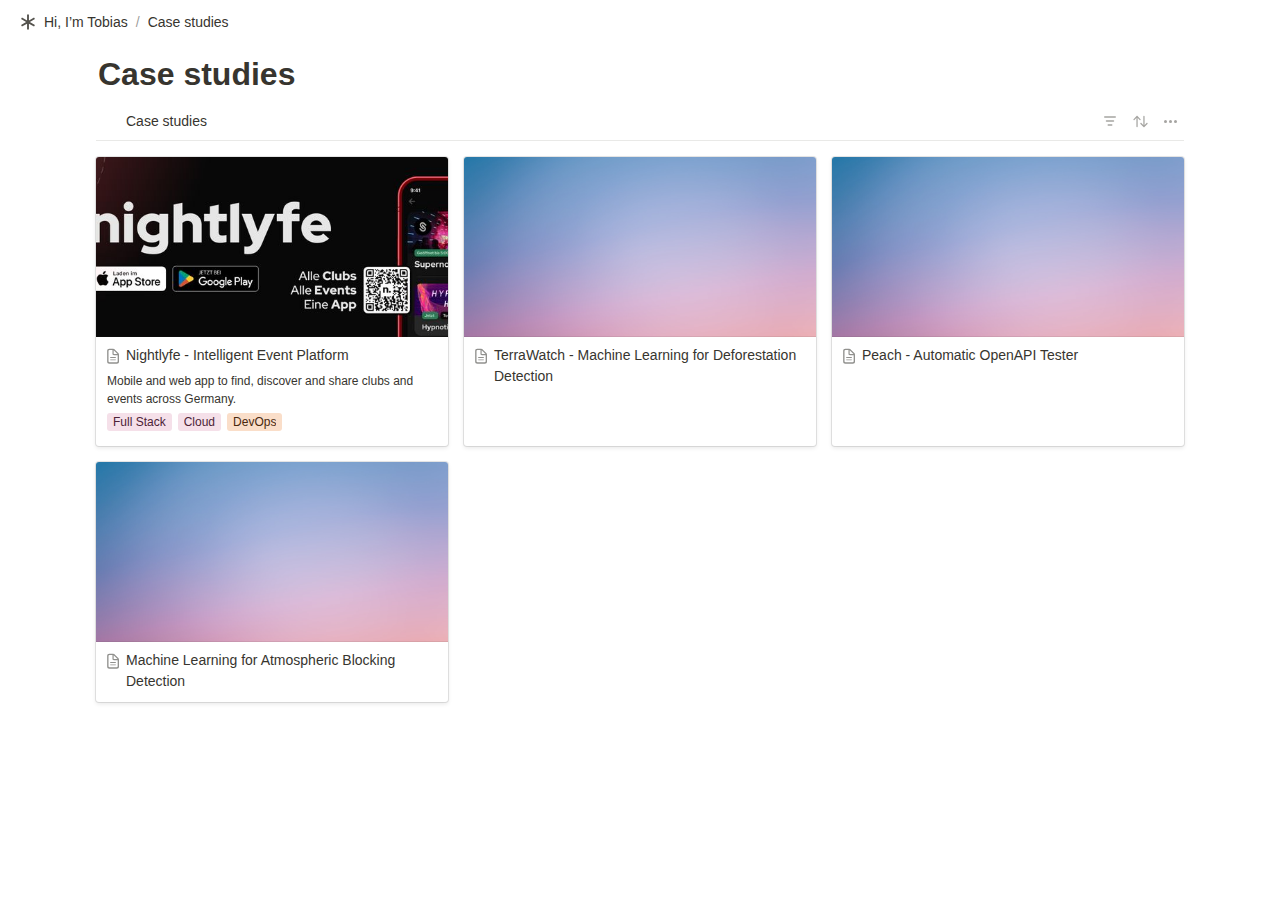
==== commit 0422bba2: "publish: fix pipeline issues" ====
--- a/16e518f0285e4fb1b10b60442e8a190.html
+++ b/16e518f0285e4fb1b10b60442e8a190.html
@@ -68,4 +68,4 @@
 overflow: hidden;
 text-overflow: ellipsis;
 max-width: 160px;
-cursor: default">Hi, I’m Tobias</div></div></span></div><span style="margin-left: 2px; margin-right: 2px; color: rgba(55, 53, 47, 0.5);">/</span><div role="button" style="user-select: none; transition: background 20ms ease-in 0s; cursor: pointer; display: inline-flex; align-items: center; flex-shrink: 1; white-space: nowrap; height: 24px; border-radius: 4px; font-size: 14px; line-height: 1.2; min-width: 0px; padding-left: 6px; padding-right: 6px; color: rgb(55, 53, 47);" tabindex="0"><div class="notranslate" style="white-space: nowrap; overflow: hidden; text-overflow: ellipsis; max-width: 240px;">Case studies</div></div></div><div style="flex-grow: 1; flex-shrink: 1;"></div><div role="button" style="user-select: none; transition: background 20ms ease-in 0s; cursor: pointer; display: inline-flex; align-items: center; flex-shrink: 0; white-space: nowrap; height: 28px; border-radius: 4px; font-size: 14px; line-height: 1.2; min-width: 0px; padding-left: 8px; padding-right: 8px; color: rgb(55, 53, 47);" tabindex="0"><svg class="search" role="graphics-symbol" style="width: 14px; height: 14px; display: block; fill: inherit; flex-shrink: 0;" viewBox="0 0 16 16"><path d="M.281 6.438c0-.875.164-1.696.492-2.461a6.484 6.484 0 011.375-2.032A6.237 6.237 0 016.64.078 6.2 6.2 0 019.11.57c.77.328 1.447.787 2.03 1.375a6.374 6.374 0 011.368 2.032c.333.765.5 1.586.5 2.46 0 .688-.107 1.342-.32 1.961a6.28 6.28 0 01-.868 1.696l3.563 3.578c.11.104.19.226.242.367.057.14.086.29.086.445 0 .22-.05.417-.149.594a1.122 1.122 0 01-1 .57c-.156 0-.307-.028-.453-.086a1.058 1.058 0 01-.382-.25l-3.586-3.585c-.5.333-1.047.596-1.641.789a6.089 6.089 0 01-1.86.28 6.237 6.237 0 01-2.468-.491 6.4 6.4 0 01-2.024-1.367A6.509 6.509 0 01.773 8.913a6.256 6.256 0 01-.492-2.476zm1.664 0c0 .65.12 1.26.36 1.828a4.775 4.775 0 001.015 1.5c.433.427.933.763 1.5 1.007a4.548 4.548 0 001.82.368c.652 0 1.261-.123 1.829-.368a4.747 4.747 0 002.508-2.507 4.567 4.567 0 00.367-1.829c0-.645-.123-1.252-.367-1.82a4.776 4.776 0 00-1.016-1.5A4.578 4.578 0 008.469 2.11a4.567 4.567 0 00-1.828-.367c-.646 0-1.253.123-1.82.367a4.667 4.667 0 00-1.5 1.008c-.433.432-.772.932-1.016 1.5a4.633 4.633 0 00-.36 1.82z"></path></svg></div><div role="button" style="user-select: none; transition: background 20ms ease-in 0s; cursor: pointer; display: inline-flex; align-items: center; flex-shrink: 0; white-space: nowrap; height: 28px; border-radius: 4px; font-size: 14px; line-height: 1.2; min-width: 0px; padding-left: 8px; padding-right: 8px; color: rgb(55, 53, 47);" tabindex="0"><svg class="duplicate" role="graphics-symbol" style="width: 15px; height: 15px; display: block; fill: inherit; flex-shrink: 0;" viewBox="0 0 16 16"><path d="M2.83887 12.1523H4.00098V13.1846C4.00098 14.6406 4.75977 15.3994 6.24316 15.3994H13.1611C14.6377 15.3994 15.4033 14.6406 15.4033 13.1846V6.21191C15.4033 4.75586 14.6377 3.99707 13.1611 3.99707H11.999V2.96484C11.999 1.50879 11.2334 0.75 9.75684 0.75H2.83887C1.3623 0.75 0.59668 1.50195 0.59668 2.96484V9.93066C0.59668 11.3936 1.3623 12.1523 2.83887 12.1523ZM2.9209 10.8125C2.28516 10.8125 1.93652 10.4844 1.93652 9.82129V3.08105C1.93652 2.41797 2.28516 2.08301 2.9209 2.08301H9.68164C10.3105 2.08301 10.666 2.41797 10.666 3.08105V3.99707H6.24316C4.75977 3.99707 4.00098 4.75586 4.00098 6.21191V10.8125H2.9209ZM6.31836 14.0596C5.68262 14.0596 5.34082 13.7314 5.34082 13.0684V6.32812C5.34082 5.66504 5.68262 5.33691 6.31836 5.33691H13.0791C13.708 5.33691 14.0635 5.66504 14.0635 6.32812V13.0684C14.0635 13.7314 13.708 14.0596 13.0791 14.0596H6.31836Z"></path></svg></div><div aria-label="More actions" role="button" style="user-select: none; transition: background 20ms ease-in 0s; cursor: pointer; display: flex; align-items: center; justify-content: center; width: 32px; height: 28px; border-radius: 4px;" tabindex="0"><svg class="ellipsis" role="graphics-symbol" style="width: 18px; height: 18px; display: block; fill: inherit; flex-shrink: 0;" viewBox="0 0 16 16"><path d="M2.887 9.014c.273 0 .52-.064.738-.192.219-.132.394-.307.526-.526.133-.219.199-.46.199-.725 0-.405-.142-.747-.424-1.025a1.41 1.41 0 00-1.04-.417c-.264 0-.505.066-.724.198a1.412 1.412 0 00-.718 1.244c0 .265.064.506.192.725.132.219.307.394.526.526.219.128.46.192.725.192zm5.113 0a1.412 1.412 0 001.244-.718c.132-.219.198-.46.198-.725 0-.405-.14-.747-.423-1.025A1.386 1.386 0 008 6.129c-.264 0-.506.066-.725.198a1.412 1.412 0 00-.718 1.244c0 .265.064.506.192.725.132.219.308.394.526.526.22.128.46.192.725.192zm5.106 0c.265 0 .506-.064.725-.192.219-.132.394-.307.526-.526.133-.219.199-.46.199-.725 0-.405-.142-.747-.424-1.025a1.394 1.394 0 00-1.026-.417 1.474 1.474 0 00-1.265.718c-.127.218-.19.46-.19.724 0 .265.063.506.19.725.133.219.308.394.527.526.223.128.47.192.738.192z"></path></svg></div><div role="button" style="user-select: none; transition: background 20ms ease-in 0s; cursor: pointer; display: inline-flex; align-items: center; justify-content: center; white-space: nowrap; border-radius: 4px; height: 32px; padding: 0px 10px; font-size: 14px; line-height: 1.2; border: 1px solid rgba(55, 53, 47, 0.16); margin-left: 8px;" tabindex="0">Built with<svg class="notionLogo" role="graphics-symbol" style="width: 14px; height: 14px; display: block; fill: inherit; flex-shrink: 0; margin-left: 6px;" viewBox="0 0 120 126"><path d="M 20.6927 21.9315C 24.5836 25.0924 26.0432 24.8512 33.3492 24.3638L 102.228 20.2279C 103.689 20.2279 102.474 18.7705 101.987 18.5283L 90.5477 10.2586C 88.3558 8.55699 85.4356 6.60818 79.8387 7.09563L 13.1433 11.9602C 10.711 12.2014 10.2251 13.4175 11.1939 14.3924L 20.6927 21.9315ZM 24.8281 37.9835L 24.8281 110.456C 24.8281 114.351 26.7745 115.808 31.1553 115.567L 106.853 111.187C 111.236 110.946 111.724 108.267 111.724 105.103L 111.724 33.1169C 111.724 29.958 110.509 28.2544 107.826 28.4976L 28.721 33.1169C 25.8018 33.3622 24.8281 34.8225 24.8281 37.9835ZM 99.5567 41.8711C 100.042 44.0622 99.5567 46.2512 97.3618 46.4974L 93.7143 47.2241L 93.7143 100.728C 90.5477 102.43 87.6275 103.403 85.1942 103.403C 81.2983 103.403 80.3226 102.186 77.4044 98.54L 53.5471 61.087L 53.5471 97.3239L 61.0964 99.0275C 61.0964 99.0275 61.0964 103.403 55.0057 103.403L 38.2148 104.377C 37.727 103.403 38.2148 100.973 39.9179 100.486L 44.2996 99.2717L 44.2996 51.36L 38.2158 50.8725C 37.728 48.6815 38.9431 45.5225 42.3532 45.2773L 60.3661 44.0631L 85.1942 82.0036L 85.1942 48.4402L 78.864 47.7136C 78.3781 45.0351 80.3226 43.0902 82.7569 42.849L 99.5567 41.8711ZM 7.5434 5.39404L 76.9175 0.285276C 85.4366 -0.445402 87.6285 0.0440428 92.983 3.93368L 115.128 19.4982C 118.782 22.1747 120 22.9034 120 25.8211L 120 111.187C 120 116.537 118.051 119.701 111.237 120.185L 30.6734 125.05C 25.5584 125.294 23.124 124.565 20.4453 121.158L 4.13735 99.9994C 1.21516 96.1048 0 93.191 0 89.7819L 0 13.903C 0 9.5279 1.94945 5.8785 7.5434 5.39404Z"></path></svg></div></div></div><div style="width: calc(100% + 0px); user-select: none;"></div></header><main class="notion-frame" style="flex-grow: 0; flex-shrink: 1; display: flex; flex-direction: column; background: white; z-index: 1; height: calc(-44px + 100vh); max-height: 100%; position: relative; width: 780px;"><div style="display: contents;"><div class="notion-scroller vertical horizontal" style="z-index: 1; display: flex; flex-direction: column; flex-grow: 1; position: relative; overflow: auto; margin-right: 0px; margin-bottom: 0px;"><div style="position: absolute; top: 0px; left: 0px;"><div class="notion-selectable-hover-menu-item"></div></div><div style="width: 100%; display: flex; flex-direction: column; align-items: center; flex-shrink: 0; flex-grow: 0; position: sticky; left: 0px;"><div class="pseudoSelection" contenteditable="false" data-content-editable-void="true" style="user-select: none; --pseudoSelection--background: transparent; width: 100%; display: flex; flex-direction: column; align-items: center; flex-shrink: 0; flex-grow: 0; position: sticky; left: 0px; z-index: 2;"></div><div style="max-width: 100%; padding-left: calc(96px + env(safe-area-inset-left)); width: 100%;"><div class="notion-page-controls" style='display: flex; justify-content: flex-start; flex-wrap: wrap; margin-top: 4px; margin-bottom: 4px; margin-left: -1px; color: rgba(55, 53, 47, 0.5); font-family: ui-sans-serif, -apple-system, BlinkMacSystemFont, "Segoe UI", Helvetica, "Apple Color Emoji", Arial, sans-serif, "Segoe UI Emoji", "Segoe UI Symbol"; pointer-events: auto;'></div><div style="padding-right: calc(96px + env(safe-area-inset-right)); margin-bottom: 8px;"><div style="display: flex; align-items: flex-start;"><div><div class="notion-selectable notion-collection_view-block" data-block-id="16e518f0-285e-4fb1-b10b-60442e8a190a" style='color: rgb(55, 53, 47); font-weight: 700; line-height: 1.2; font-size: 32px; font-family: ui-sans-serif, -apple-system, BlinkMacSystemFont, "Segoe UI", Helvetica, "Apple Color Emoji", Arial, sans-serif, "Segoe UI Emoji", "Segoe UI Symbol"; cursor: text; display: flex; align-items: center;'><h1 contenteditable="false" data-content-editable-leaf="true" placeholder="Untitled" spellcheck="true" style="max-width: 100%; width: 100%; white-space: pre-wrap; word-break: break-word; caret-color: rgb(55, 53, 47); padding-top: 3px; padding-left: 2px; padding-right: 2px; font-size: 1em; font-weight: inherit; margin: 0px;">Case studies</h1></div><div style="margin-left: 4px;"></div></div></div></div></div></div><div contenteditable="false" data-content-editable-void="true" style="min-height: 40px; padding-left: 96px; padding-right: 96px; flex-shrink: 0; position: sticky; z-index: 86; left: 0px;"><div class="notion-selectable notion-collection_view-block" data-block-id="16e518f0-285e-4fb1-b10b-60442e8a190a"><div style="display: flex; align-items: center; height: 40px; box-shadow: rgb(233, 233, 231) 0px -1px 0px inset; left: 96px; width: 100%;"><div role="tablist" style="display: flex; align-items: center; height: 100%; flex-grow: 1;"><div class="notion-collection-view-tab-button" style="display: flex; align-items: center; background: none; height: 100%;"><div aria-selected="true" role="tab" style="user-select: none; transition: background 20ms ease-in 0s; cursor: pointer; display: flex; align-items: center; flex-shrink: 0; white-space: nowrap; height: 28px; border-radius: 4px; font-size: 14px; line-height: 1.2; min-width: 0px; padding-left: 8px; padding-right: 8px; color: rgb(55, 53, 47); font-weight: 500; max-width: 220px;" tabindex="0"><div style='width: 16px; height: 16px; transform: scale(1.2); mask: url("/icons/asterisk_gray.svg?mode=light") center center no-repeat; background-color: rgb(55, 53, 47); fill: rgb(55, 53, 47); margin-right: 6px;'></div><span style="white-space: nowrap; overflow: hidden; text-overflow: ellipsis; margin-top: 1px;">Case studies</span></div></div></div><div style="display: flex; align-items: center; gap: 2px; opacity: 1;"><div style="position: relative;"><div aria-label="Filter" role="button" style="user-select: none; transition: background 20ms ease-in 0s; cursor: pointer; display: flex; align-items: center; justify-content: center; flex-shrink: 0; border-radius: 4px; height: 28px; width: 28px; padding: 6px; font-size: 14px; color: rgba(55, 53, 47, 0.45); fill: rgba(55, 53, 47, 0.45); font-weight: 400; line-height: 1;" tabindex="0"><svg class="filter" role="graphics-symbol" style="width: 16px; display: block; fill: rgba(55, 53, 47, 0.45); flex-shrink: 0;" viewBox="0 0 16 16"><path clip-rule="evenodd" d="M2 4C2 3.58579 2.33579 3.25 2.75 3.25H13.25C13.6642 3.25 14 3.58579 14 4C14 4.41421 13.6642 4.75 13.25 4.75H2.75C2.33579 4.75 2 4.41421 2 4Z" fill-rule="evenodd"></path><path clip-rule="evenodd" d="M3.75 8C3.75 7.58579 4.08579 7.25 4.5 7.25H11.5C11.9142 7.25 12.25 7.58579 12.25 8C12.25 8.41421 11.9142 8.75 11.5 8.75H4.5C4.08579 8.75 3.75 8.41421 3.75 8Z" fill-rule="evenodd"></path><path clip-rule="evenodd" d="M5.5 12C5.5 11.5858 5.83579 11.25 6.25 11.25H9.75C10.1642 11.25 10.5 11.5858 10.5 12C10.5 12.4142 10.1642 12.75 9.75 12.75H6.25C5.83579 12.75 5.5 12.4142 5.5 12Z" fill-rule="evenodd"></path></svg></div></div><div style="position: relative;"><div aria-label="Sort" role="button" style="user-select: none; transition: background 20ms ease-in 0s; cursor: pointer; display: flex; align-items: center; justify-content: center; flex-shrink: 0; border-radius: 4px; height: 28px; width: 28px; padding: 6px; font-size: 14px; color: rgba(55, 53, 47, 0.45); fill: rgba(55, 53, 47, 0.45); font-weight: 400; line-height: 1;" tabindex="0"><svg class="sortPadded" role="graphics-symbol" style="width: 21px; display: block; fill: rgba(55, 53, 47, 0.45); flex-shrink: 0;" viewBox="0 0 24 24"><path d="M7.50879 5.80273L4.06348 9.32324C3.92676 9.4668 3.83789 9.67188 3.83789 9.85645C3.83789 10.2803 4.13184 10.5674 4.54883 10.5674C4.75391 10.5674 4.91797 10.499 5.04785 10.3623L6.46289 8.89941L7.37891 7.83984L7.32422 9.30273V17.8477C7.32422 18.2715 7.625 18.5723 8.04199 18.5723C8.45898 18.5723 8.75977 18.2715 8.75977 17.8477V9.30273L8.70508 7.83984L9.62793 8.89941L11.0361 10.3623C11.166 10.499 11.3369 10.5674 11.5352 10.5674C11.9521 10.5674 12.2461 10.2803 12.2461 9.85645C12.2461 9.67188 12.1641 9.4668 12.0205 9.32324L8.58203 5.80273C8.28125 5.48828 7.80957 5.48145 7.50879 5.80273ZM16.4912 18.3398L19.9365 14.8057C20.0732 14.6689 20.1621 14.4639 20.1621 14.2793C20.1621 13.8555 19.8682 13.5684 19.4512 13.5684C19.2461 13.5684 19.082 13.6367 18.9453 13.7734L17.5371 15.2295L16.6211 16.2959L16.6758 14.833V6.28809C16.6758 5.87109 16.375 5.56348 15.958 5.56348C15.541 5.56348 15.2334 5.87109 15.2334 6.28809V14.833L15.2881 16.2959L14.3721 15.2295L12.9639 13.7734C12.8271 13.6367 12.6631 13.5684 12.4648 13.5684C12.0479 13.5684 11.7539 13.8555 11.7539 14.2793C11.7539 14.4639 11.8359 14.6689 11.9727 14.8057L15.418 18.3398C15.7188 18.6475 16.1904 18.6543 16.4912 18.3398Z"></path></svg></div></div><div aria-label="Search" role="button" style="user-select: none; transition: background 20ms ease-in 0s; cursor: pointer; display: flex; align-items: center; justify-content: center; flex-shrink: 0; border-radius: 4px; height: 28px; width: 28px; padding: 6px; font-size: 14px; color: rgba(55, 53, 47, 0.45); fill: rgba(55, 53, 47, 0.45); font-weight: 400; line-height: 1;" tabindex="0"><svg class="collectionSearch" role="graphics-symbol" style="width: 14px; display: block; fill: rgba(55, 53, 47, 0.45); flex-shrink: 0;" viewBox="0 0 16 16"><path d="M0 6.35938C0 9.86719 2.85156 12.7188 6.35938 12.7188C7.66406 12.7188 8.85938 12.3203 9.85938 11.6406L13.4531 15.2344C13.6719 15.4609 13.9766 15.5625 14.2812 15.5625C14.9453 15.5625 15.4219 15.0625 15.4219 14.4141C15.4219 14.1016 15.3125 13.8125 15.1016 13.5938L11.5312 10.0156C12.2734 8.99219 12.7188 7.72656 12.7188 6.35938C12.7188 2.85156 9.86719 0 6.35938 0C2.85156 0 0 2.85156 0 6.35938ZM1.65625 6.35938C1.65625 3.76562 3.75781 1.65625 6.35938 1.65625C8.95312 1.65625 11.0625 3.76562 11.0625 6.35938C11.0625 8.95312 8.95312 11.0625 6.35938 11.0625C3.75781 11.0625 1.65625 8.95312 1.65625 6.35938Z"></path></svg></div><div><div aria-label="Edit view layout, grouping and more..." class="notion-collection-edit-view" role="button" style="user-select: none; transition: background 20ms ease-in 0s; cursor: pointer; display: flex; align-items: center; justify-content: center; flex-shrink: 0; border-radius: 4px; height: 28px; width: 28px; padding: 6px; font-size: 14px; color: rgba(55, 53, 47, 0.45); fill: rgba(55, 53, 47, 0.45); font-weight: 400; line-height: 1;" tabindex="0"><svg class="dots" role="graphics-symbol" style="height: 3px; display: block; fill: rgba(55, 53, 47, 0.45); flex-shrink: 0;" viewBox="0 0 13 3"><g><path d="M3,1.5A1.5,1.5,0,1,1,1.5,0,1.5,1.5,0,0,1,3,1.5Z"></path><path d="M8,1.5A1.5,1.5,0,1,1,6.5,0,1.5,1.5,0,0,1,8,1.5Z"></path><path d="M13,1.5A1.5,1.5,0,1,1,11.5,0,1.5,1.5,0,0,1,13,1.5Z"></path></g></svg></div></div></div></div></div><div style="left: 96px; width: 100%;"></div></div><div contenteditable="false" data-content-editable-void="true" style="flex-grow: 1; flex-shrink: 0; display: flex; flex-direction: column; position: relative;"><div class="notion-scroller notion-collection-view-body" style="z-index: 1; flex-grow: 1; flex-shrink: 0; height: 100%; margin-right: 0px; margin-bottom: 0px;"><div class="notion-gallery-view" style="padding-bottom: 180px; padding-left: 96px; padding-right: 96px; min-width: calc(100% - 192px);"><div class="notion-selectable notion-collection_view-block" data-block-id="16e518f0-285e-4fb1-b10b-60442e8a190a"><div><div style="display: grid; position: relative; grid-template-columns: repeat(auto-fill, minmax(320px, 1fr)); gap: 16px; padding-top: 16px; padding-bottom: 4px;"><div style="width: 4px; position: absolute; top: 16px; bottom: 4px;"><div class="notion-selectable notion-collection_view-block" data-block-id="16e518f0-285e-4fb1-b10b-60442e8a190a" style="width: 100%; height: 100%;"></div></div><div class="notion-selectable notion-page-block notion-collection-item" data-block-id="346776dd-2d8a-4e31-9e2c-f1a88697066b"><a href="nightlyfe-intelligent-event-platform.html" rel="noopener noreferrer" role="link" style="display: flex; color: inherit; text-decoration: none; user-select: none; transition: background 100ms ease-out 0s; cursor: pointer; box-shadow: rgba(15, 15, 15, 0.1) 0px 0px 0px 1px, rgba(15, 15, 15, 0.1) 0px 2px 4px; border-radius: 3px; background: white; overflow: hidden; position: static; height: 100%; flex-direction: column;"><div style="position: relative; width: 100%;"><div style="width: 100%; cursor: inherit;"><div style="height: 180px; position: relative; pointer-events: none; overflow: hidden;"><div style="width: 100%; height: 100%;"><img loading="lazy" referrerpolicy="same-origin" src="assets/ba9fa6ceaa2d742032862c7ea1e6041d3db3de18.jpg" style="display: block; object-fit: cover; border-radius: 1px 1px 0px 0px; width: 100%; height: 180px; object-position: center 64.18%;"/></div><div style="position: absolute; left: 0px; right: 0px; bottom: 0px; border-bottom: 1px solid rgba(55, 53, 47, 0.09);"></div></div></div><div aria-hidden="true" style='background: rgba(0, 0, 0, 0.4); border-radius: 4px; color: white; font-size: 12px; font-family: ui-sans-serif, -apple-system, BlinkMacSystemFont, "Segoe UI", Helvetica, "Apple Color Emoji", Arial, sans-serif, "Segoe UI Emoji", "Segoe UI Symbol"; width: 180px; left: calc(50% - 90px); padding: 0.3em 1.5em; pointer-events: none; position: absolute; top: calc(50% - 10px); text-align: center; opacity: 0;'>Drag image to reposition</div><div style='color: rgba(55, 53, 47, 0.65); fill: rgba(55, 53, 47, 0.65); font-size: 12px; background: white; box-shadow: rgba(15, 15, 15, 0.1) 0px 0px 0px 1px, rgba(15, 15, 15, 0.1) 0px 2px 4px; display: flex; white-space: nowrap; border-radius: 4px; max-width: calc(100% - 16px); min-height: 24px; overflow: hidden; pointer-events: none; opacity: 0; font-family: ui-sans-serif, -apple-system, BlinkMacSystemFont, "Segoe UI", Helvetica, "Apple Color Emoji", Arial, sans-serif, "Segoe UI Emoji", "Segoe UI Symbol"; position: absolute; right: 8px; z-index: 2; top: 8px;'><div role="button" style="user-select: none; transition: background 20ms ease-in 0s; cursor: pointer; display: flex; align-items: center; justify-content: center; padding: 4px 6px; border-right: 1px solid rgba(55, 53, 47, 0.09); font-weight: 500; color: rgba(55, 53, 47, 0.65); fill: rgba(55, 53, 47, 0.65);" tabindex="0">Reposition</div><div role="button" style="user-select: none; transition: background 20ms ease-in 0s; cursor: pointer; display: flex; align-items: center; justify-content: center; padding: 4px 6px; border-right: none; font-weight: 500; color: rgba(55, 53, 47, 0.65); fill: rgba(55, 53, 47, 0.65);" tabindex="0"><svg class="dots" role="graphics-symbol" style="width: 14px; height: 14px; display: block; fill: inherit; flex-shrink: 0;" viewBox="0 0 13 3"><g><path d="M3,1.5A1.5,1.5,0,1,1,1.5,0,1.5,1.5,0,0,1,3,1.5Z"></path><path d="M8,1.5A1.5,1.5,0,1,1,6.5,0,1.5,1.5,0,0,1,8,1.5Z"></path><path d="M13,1.5A1.5,1.5,0,1,1,11.5,0,1.5,1.5,0,0,1,13,1.5Z"></path></g></svg></div></div></div><div style="width: 100%; display: flex; padding: 8px 10px 6px; position: relative;"><div class="notion-record-icon notranslate" style="display: flex; align-items: center; justify-content: center; height: 18px; width: 18px; border-radius: 0.25em; flex-shrink: 0; float: left; margin-top: 2px; margin-right: 4px; margin-left: -2px;"><span role="img"><svg class="page" role="graphics-symbol" style="width: 16.2px; height: 16.2px; display: block; fill: rgb(145, 145, 142); flex-shrink: 0;" viewBox="0 0 16 16"><path d="M4.35645 15.4678H11.6367C13.0996 15.4678 13.8584 14.6953 13.8584 13.2256V7.02539C13.8584 6.0752 13.7354 5.6377 13.1406 5.03613L9.55176 1.38574C8.97754 0.804688 8.50586 0.667969 7.65137 0.667969H4.35645C2.89355 0.667969 2.13477 1.44043 2.13477 2.91016V13.2256C2.13477 14.7021 2.89355 15.4678 4.35645 15.4678ZM4.46582 14.1279C3.80273 14.1279 3.47461 13.7793 3.47461 13.1436V2.99219C3.47461 2.36328 3.80273 2.00781 4.46582 2.00781H7.37793V5.75391C7.37793 6.73145 7.86328 7.20312 8.83398 7.20312H12.5186V13.1436C12.5186 13.7793 12.1836 14.1279 11.5205 14.1279H4.46582ZM8.95703 6.02734C8.67676 6.02734 8.56055 5.9043 8.56055 5.62402V2.19238L12.334 6.02734H8.95703ZM10.4336 9.00098H5.42969C5.16992 9.00098 4.98535 9.19238 4.98535 9.43164C4.98535 9.67773 5.16992 9.86914 5.42969 9.86914H10.4336C10.6797 9.86914 10.8643 9.67773 10.8643 9.43164C10.8643 9.19238 10.6797 9.00098 10.4336 9.00098ZM10.4336 11.2979H5.42969C5.16992 11.2979 4.98535 11.4893 4.98535 11.7354C4.98535 11.9746 5.16992 12.1592 5.42969 12.1592H10.4336C10.6797 12.1592 10.8643 11.9746 10.8643 11.7354C10.8643 11.4893 10.6797 11.2979 10.4336 11.2979Z"></path></svg></span></div><div contenteditable="false" data-content-editable-leaf="true" placeholder="Untitled" spellcheck="true" style="max-width: 100%; width: auto; white-space: pre-wrap; word-break: break-word; caret-color: rgb(55, 53, 47); font-size: 14px; line-height: 1.5; min-height: 21px; font-weight: 500; pointer-events: none;">Nightlyfe - <span class="notion-enable-hover" data-token-index="1" style="text-decoration:none;color:inherit">Intelligent Event Platform</span></div></div><div style="padding-top: 0px; padding-bottom: 10px;"><div style="position: relative; display: flex; overflow: hidden; align-items: center; border-radius: 5px; margin: 0px 6px 2px; padding: 0px 5px; font-size: 12px; min-height: 24px; white-space: normal; min-width: fit-content; width: fit-content;"><div style="line-height: 1.5; white-space: pre-wrap; word-break: break-word; overflow: hidden;"><span>Mobile and web app to find, discover and share clubs and events across Germany.</span></div></div><div style="position: relative; display: flex; overflow: hidden; align-items: center; border-radius: 5px; margin: 0px 6px 2px; padding: 0px 5px; font-size: 12px; min-height: 24px; white-space: normal; min-width: fit-content; width: fit-content;"><div style="display: flex; min-width: 0px; flex-shrink: 0; flex-wrap: wrap; width: 100%; gap: 4px 6px;"><div style="display: flex; align-items: center; flex-shrink: 0; min-width: 0px; max-width: 100%; height: 18px; border-radius: 3px; padding-left: 6px; padding-right: 6px; font-size: 12px; line-height: 120%; color: rgb(76, 35, 55); background: rgb(245, 224, 233); margin: 0px; white-space: nowrap; overflow: hidden; text-overflow: ellipsis;"><div style="white-space: nowrap; overflow: hidden; text-overflow: ellipsis; display: inline-flex; align-items: center; height: 18px; line-height: 18px;"><span style="white-space: nowrap; overflow: hidden; text-overflow: ellipsis;">Full Stack</span></div></div><div style="display: flex; align-items: center; flex-shrink: 0; min-width: 0px; max-width: 100%; height: 18px; border-radius: 3px; padding-left: 6px; padding-right: 6px; font-size: 12px; line-height: 120%; color: rgb(76, 35, 55); background: rgb(245, 224, 233); margin: 0px; white-space: nowrap; overflow: hidden; text-overflow: ellipsis;"><div style="white-space: nowrap; overflow: hidden; text-overflow: ellipsis; display: inline-flex; align-items: center; height: 18px; line-height: 18px;"><span style="white-space: nowrap; overflow: hidden; text-overflow: ellipsis;">Cloud</span></div></div><div style="display: flex; align-items: center; flex-shrink: 0; min-width: 0px; max-width: 100%; height: 18px; border-radius: 3px; padding-left: 6px; padding-right: 6px; font-size: 12px; line-height: 120%; color: rgb(73, 41, 14); background: rgb(250, 222, 201); margin: 0px; white-space: nowrap; overflow: hidden; text-overflow: ellipsis;"><div style="white-space: nowrap; overflow: hidden; text-overflow: ellipsis; display: inline-flex; align-items: center; height: 18px; line-height: 18px;"><span style="white-space: nowrap; overflow: hidden; text-overflow: ellipsis;">DevOps</span></div></div></div></div></div></a></div></div></div></div><div></div></div></div></div><div class="notion-presence-container" style="position: absolute; top: 0px; left: 0px; z-index: 89;"><div></div></div></div></div></main></div><div aria-hidden="true" aria-label="Side Peek" class="notion-peek-renderer" role="region" style="position: fixed; top: 0px; right: 0px; bottom: 0px; width: 430px; z-index: 109; transform: translateX(430px) translateZ(0px);"></div></div></div></div></div><iframe aria-hidden="true" referrerpolicy="no-referrer" sandbox="allow-scripts allow-same-origin" src="https://aif.notion.so/aif-production.html" style="position: absolute; opacity: 0; width: 1px; height: 1px; top: 0; left: 0; border: none; display: block; z-index: -1;" tabindex="-1"></iframe><script src="assets/injection.js" type="text/javascript"></script><div style="position: absolute; left: 0px; top: 0px; pointer-events: none; opacity: 0; font-size: 14px; font-weight: 500;">Case studies</div></body></html>+cursor: default">Hi, I’m Tobias</div></div></span></div><span style="margin-left: 2px; margin-right: 2px; color: rgba(55, 53, 47, 0.5);">/</span><div role="button" style="user-select: none; transition: background 20ms ease-in 0s; cursor: pointer; display: inline-flex; align-items: center; flex-shrink: 1; white-space: nowrap; height: 24px; border-radius: 4px; font-size: 14px; line-height: 1.2; min-width: 0px; padding-left: 6px; padding-right: 6px; color: rgb(55, 53, 47);" tabindex="0"><div class="notranslate" style="white-space: nowrap; overflow: hidden; text-overflow: ellipsis; max-width: 240px;">Case studies</div></div></div><div style="flex-grow: 1; flex-shrink: 1;"></div><div role="button" style="user-select: none; transition: background 20ms ease-in 0s; cursor: pointer; display: inline-flex; align-items: center; flex-shrink: 0; white-space: nowrap; height: 28px; border-radius: 4px; font-size: 14px; line-height: 1.2; min-width: 0px; padding-left: 8px; padding-right: 8px; color: rgb(55, 53, 47);" tabindex="0"><svg class="search" role="graphics-symbol" style="width: 14px; height: 14px; display: block; fill: inherit; flex-shrink: 0;" viewBox="0 0 16 16"><path d="M.281 6.438c0-.875.164-1.696.492-2.461a6.484 6.484 0 011.375-2.032A6.237 6.237 0 016.64.078 6.2 6.2 0 019.11.57c.77.328 1.447.787 2.03 1.375a6.374 6.374 0 011.368 2.032c.333.765.5 1.586.5 2.46 0 .688-.107 1.342-.32 1.961a6.28 6.28 0 01-.868 1.696l3.563 3.578c.11.104.19.226.242.367.057.14.086.29.086.445 0 .22-.05.417-.149.594a1.122 1.122 0 01-1 .57c-.156 0-.307-.028-.453-.086a1.058 1.058 0 01-.382-.25l-3.586-3.585c-.5.333-1.047.596-1.641.789a6.089 6.089 0 01-1.86.28 6.237 6.237 0 01-2.468-.491 6.4 6.4 0 01-2.024-1.367A6.509 6.509 0 01.773 8.913a6.256 6.256 0 01-.492-2.476zm1.664 0c0 .65.12 1.26.36 1.828a4.775 4.775 0 001.015 1.5c.433.427.933.763 1.5 1.007a4.548 4.548 0 001.82.368c.652 0 1.261-.123 1.829-.368a4.747 4.747 0 002.508-2.507 4.567 4.567 0 00.367-1.829c0-.645-.123-1.252-.367-1.82a4.776 4.776 0 00-1.016-1.5A4.578 4.578 0 008.469 2.11a4.567 4.567 0 00-1.828-.367c-.646 0-1.253.123-1.82.367a4.667 4.667 0 00-1.5 1.008c-.433.432-.772.932-1.016 1.5a4.633 4.633 0 00-.36 1.82z"></path></svg></div><div role="button" style="user-select: none; transition: background 20ms ease-in 0s; cursor: pointer; display: inline-flex; align-items: center; flex-shrink: 0; white-space: nowrap; height: 28px; border-radius: 4px; font-size: 14px; line-height: 1.2; min-width: 0px; padding-left: 8px; padding-right: 8px; color: rgb(55, 53, 47);" tabindex="0"><svg class="duplicate" role="graphics-symbol" style="width: 15px; height: 15px; display: block; fill: inherit; flex-shrink: 0;" viewBox="0 0 16 16"><path d="M2.83887 12.1523H4.00098V13.1846C4.00098 14.6406 4.75977 15.3994 6.24316 15.3994H13.1611C14.6377 15.3994 15.4033 14.6406 15.4033 13.1846V6.21191C15.4033 4.75586 14.6377 3.99707 13.1611 3.99707H11.999V2.96484C11.999 1.50879 11.2334 0.75 9.75684 0.75H2.83887C1.3623 0.75 0.59668 1.50195 0.59668 2.96484V9.93066C0.59668 11.3936 1.3623 12.1523 2.83887 12.1523ZM2.9209 10.8125C2.28516 10.8125 1.93652 10.4844 1.93652 9.82129V3.08105C1.93652 2.41797 2.28516 2.08301 2.9209 2.08301H9.68164C10.3105 2.08301 10.666 2.41797 10.666 3.08105V3.99707H6.24316C4.75977 3.99707 4.00098 4.75586 4.00098 6.21191V10.8125H2.9209ZM6.31836 14.0596C5.68262 14.0596 5.34082 13.7314 5.34082 13.0684V6.32812C5.34082 5.66504 5.68262 5.33691 6.31836 5.33691H13.0791C13.708 5.33691 14.0635 5.66504 14.0635 6.32812V13.0684C14.0635 13.7314 13.708 14.0596 13.0791 14.0596H6.31836Z"></path></svg></div><div aria-label="More actions" role="button" style="user-select: none; transition: background 20ms ease-in 0s; cursor: pointer; display: flex; align-items: center; justify-content: center; width: 32px; height: 28px; border-radius: 4px;" tabindex="0"><svg class="ellipsis" role="graphics-symbol" style="width: 18px; height: 18px; display: block; fill: inherit; flex-shrink: 0;" viewBox="0 0 16 16"><path d="M2.887 9.014c.273 0 .52-.064.738-.192.219-.132.394-.307.526-.526.133-.219.199-.46.199-.725 0-.405-.142-.747-.424-1.025a1.41 1.41 0 00-1.04-.417c-.264 0-.505.066-.724.198a1.412 1.412 0 00-.718 1.244c0 .265.064.506.192.725.132.219.307.394.526.526.219.128.46.192.725.192zm5.113 0a1.412 1.412 0 001.244-.718c.132-.219.198-.46.198-.725 0-.405-.14-.747-.423-1.025A1.386 1.386 0 008 6.129c-.264 0-.506.066-.725.198a1.412 1.412 0 00-.718 1.244c0 .265.064.506.192.725.132.219.308.394.526.526.22.128.46.192.725.192zm5.106 0c.265 0 .506-.064.725-.192.219-.132.394-.307.526-.526.133-.219.199-.46.199-.725 0-.405-.142-.747-.424-1.025a1.394 1.394 0 00-1.026-.417 1.474 1.474 0 00-1.265.718c-.127.218-.19.46-.19.724 0 .265.063.506.19.725.133.219.308.394.527.526.223.128.47.192.738.192z"></path></svg></div><div role="button" style="user-select: none; transition: background 20ms ease-in 0s; cursor: pointer; display: inline-flex; align-items: center; justify-content: center; white-space: nowrap; border-radius: 4px; height: 32px; padding: 0px 10px; font-size: 14px; line-height: 1.2; border: 1px solid rgba(55, 53, 47, 0.16); margin-left: 8px;" tabindex="0">Built with<svg class="notionLogo" role="graphics-symbol" style="width: 14px; height: 14px; display: block; fill: inherit; flex-shrink: 0; margin-left: 6px;" viewBox="0 0 120 126"><path d="M 20.6927 21.9315C 24.5836 25.0924 26.0432 24.8512 33.3492 24.3638L 102.228 20.2279C 103.689 20.2279 102.474 18.7705 101.987 18.5283L 90.5477 10.2586C 88.3558 8.55699 85.4356 6.60818 79.8387 7.09563L 13.1433 11.9602C 10.711 12.2014 10.2251 13.4175 11.1939 14.3924L 20.6927 21.9315ZM 24.8281 37.9835L 24.8281 110.456C 24.8281 114.351 26.7745 115.808 31.1553 115.567L 106.853 111.187C 111.236 110.946 111.724 108.267 111.724 105.103L 111.724 33.1169C 111.724 29.958 110.509 28.2544 107.826 28.4976L 28.721 33.1169C 25.8018 33.3622 24.8281 34.8225 24.8281 37.9835ZM 99.5567 41.8711C 100.042 44.0622 99.5567 46.2512 97.3618 46.4974L 93.7143 47.2241L 93.7143 100.728C 90.5477 102.43 87.6275 103.403 85.1942 103.403C 81.2983 103.403 80.3226 102.186 77.4044 98.54L 53.5471 61.087L 53.5471 97.3239L 61.0964 99.0275C 61.0964 99.0275 61.0964 103.403 55.0057 103.403L 38.2148 104.377C 37.727 103.403 38.2148 100.973 39.9179 100.486L 44.2996 99.2717L 44.2996 51.36L 38.2158 50.8725C 37.728 48.6815 38.9431 45.5225 42.3532 45.2773L 60.3661 44.0631L 85.1942 82.0036L 85.1942 48.4402L 78.864 47.7136C 78.3781 45.0351 80.3226 43.0902 82.7569 42.849L 99.5567 41.8711ZM 7.5434 5.39404L 76.9175 0.285276C 85.4366 -0.445402 87.6285 0.0440428 92.983 3.93368L 115.128 19.4982C 118.782 22.1747 120 22.9034 120 25.8211L 120 111.187C 120 116.537 118.051 119.701 111.237 120.185L 30.6734 125.05C 25.5584 125.294 23.124 124.565 20.4453 121.158L 4.13735 99.9994C 1.21516 96.1048 0 93.191 0 89.7819L 0 13.903C 0 9.5279 1.94945 5.8785 7.5434 5.39404Z"></path></svg></div></div></div><div style="width: calc(100% + 0px); user-select: none;"></div></header><main class="notion-frame" style="flex-grow: 0; flex-shrink: 1; display: flex; flex-direction: column; background: white; z-index: 1; height: calc(-44px + 100vh); max-height: 100%; position: relative; width: 780px;"><div style="display: contents;"><div class="notion-scroller vertical horizontal" style="z-index: 1; display: flex; flex-direction: column; flex-grow: 1; position: relative; overflow: auto; margin-right: 0px; margin-bottom: 0px;"><div style="position: absolute; top: 0px; left: 0px;"><div class="notion-selectable-hover-menu-item"></div></div><div style="width: 100%; display: flex; flex-direction: column; align-items: center; flex-shrink: 0; flex-grow: 0; position: sticky; left: 0px;"><div class="pseudoSelection" contenteditable="false" data-content-editable-void="true" style="user-select: none; --pseudoSelection--background: transparent; width: 100%; display: flex; flex-direction: column; align-items: center; flex-shrink: 0; flex-grow: 0; position: sticky; left: 0px; z-index: 2;"></div><div style="max-width: 100%; padding-left: calc(96px + env(safe-area-inset-left)); width: 100%;"><div class="notion-page-controls" style='display: flex; justify-content: flex-start; flex-wrap: wrap; margin-top: 4px; margin-bottom: 4px; margin-left: -1px; color: rgba(55, 53, 47, 0.5); font-family: ui-sans-serif, -apple-system, BlinkMacSystemFont, "Segoe UI", Helvetica, "Apple Color Emoji", Arial, sans-serif, "Segoe UI Emoji", "Segoe UI Symbol"; pointer-events: auto;'></div><div style="padding-right: calc(96px + env(safe-area-inset-right)); margin-bottom: 8px;"><div style="display: flex; align-items: flex-start;"><div><div class="notion-selectable notion-collection_view-block" data-block-id="16e518f0-285e-4fb1-b10b-60442e8a190a" style='color: rgb(55, 53, 47); font-weight: 700; line-height: 1.2; font-size: 32px; font-family: ui-sans-serif, -apple-system, BlinkMacSystemFont, "Segoe UI", Helvetica, "Apple Color Emoji", Arial, sans-serif, "Segoe UI Emoji", "Segoe UI Symbol"; cursor: text; display: flex; align-items: center;'><h1 contenteditable="false" data-content-editable-leaf="true" placeholder="Untitled" spellcheck="true" style="max-width: 100%; width: 100%; white-space: pre-wrap; word-break: break-word; caret-color: rgb(55, 53, 47); padding-top: 3px; padding-left: 2px; padding-right: 2px; font-size: 1em; font-weight: inherit; margin: 0px;">Case studies</h1></div><div style="margin-left: 4px;"></div></div></div></div></div></div><div contenteditable="false" data-content-editable-void="true" style="min-height: 40px; padding-left: 96px; padding-right: 96px; flex-shrink: 0; position: sticky; z-index: 86; left: 0px;"><div class="notion-selectable notion-collection_view-block" data-block-id="16e518f0-285e-4fb1-b10b-60442e8a190a"><div style="display: flex; align-items: center; height: 40px; box-shadow: rgb(233, 233, 231) 0px -1px 0px inset; left: 96px; width: 100%;"><div role="tablist" style="display: flex; align-items: center; height: 100%; flex-grow: 1;"><div class="notion-collection-view-tab-button" style="display: flex; align-items: center; background: none; height: 100%;"><div aria-selected="true" role="tab" style="user-select: none; transition: background 20ms ease-in 0s; cursor: pointer; display: flex; align-items: center; flex-shrink: 0; white-space: nowrap; height: 28px; border-radius: 4px; font-size: 14px; line-height: 1.2; min-width: 0px; padding-left: 8px; padding-right: 8px; color: rgb(55, 53, 47); font-weight: 500; max-width: 220px;" tabindex="0"><div style='width: 16px; height: 16px; transform: scale(1.2); mask: url("/icons/asterisk_gray.svg?mode=light") center center no-repeat; background-color: rgb(55, 53, 47); fill: rgb(55, 53, 47); margin-right: 6px;'></div><span style="white-space: nowrap; overflow: hidden; text-overflow: ellipsis; margin-top: 1px;">Case studies</span></div></div></div><div style="display: flex; align-items: center; gap: 2px; opacity: 1;"><div style="position: relative;"><div aria-label="Filter" role="button" style="user-select: none; transition: background 20ms ease-in 0s; cursor: pointer; display: flex; align-items: center; justify-content: center; flex-shrink: 0; border-radius: 4px; height: 28px; width: 28px; padding: 6px; font-size: 14px; color: rgba(55, 53, 47, 0.45); fill: rgba(55, 53, 47, 0.45); font-weight: 400; line-height: 1;" tabindex="0"><svg class="filter" role="graphics-symbol" style="width: 16px; display: block; fill: rgba(55, 53, 47, 0.45); flex-shrink: 0;" viewBox="0 0 16 16"><path clip-rule="evenodd" d="M2 4C2 3.58579 2.33579 3.25 2.75 3.25H13.25C13.6642 3.25 14 3.58579 14 4C14 4.41421 13.6642 4.75 13.25 4.75H2.75C2.33579 4.75 2 4.41421 2 4Z" fill-rule="evenodd"></path><path clip-rule="evenodd" d="M3.75 8C3.75 7.58579 4.08579 7.25 4.5 7.25H11.5C11.9142 7.25 12.25 7.58579 12.25 8C12.25 8.41421 11.9142 8.75 11.5 8.75H4.5C4.08579 8.75 3.75 8.41421 3.75 8Z" fill-rule="evenodd"></path><path clip-rule="evenodd" d="M5.5 12C5.5 11.5858 5.83579 11.25 6.25 11.25H9.75C10.1642 11.25 10.5 11.5858 10.5 12C10.5 12.4142 10.1642 12.75 9.75 12.75H6.25C5.83579 12.75 5.5 12.4142 5.5 12Z" fill-rule="evenodd"></path></svg></div></div><div style="position: relative;"><div aria-label="Sort" role="button" style="user-select: none; transition: background 20ms ease-in 0s; cursor: pointer; display: flex; align-items: center; justify-content: center; flex-shrink: 0; border-radius: 4px; height: 28px; width: 28px; padding: 6px; font-size: 14px; color: rgba(55, 53, 47, 0.45); fill: rgba(55, 53, 47, 0.45); font-weight: 400; line-height: 1;" tabindex="0"><svg class="sortPadded" role="graphics-symbol" style="width: 21px; display: block; fill: rgba(55, 53, 47, 0.45); flex-shrink: 0;" viewBox="0 0 24 24"><path d="M7.50879 5.80273L4.06348 9.32324C3.92676 9.4668 3.83789 9.67188 3.83789 9.85645C3.83789 10.2803 4.13184 10.5674 4.54883 10.5674C4.75391 10.5674 4.91797 10.499 5.04785 10.3623L6.46289 8.89941L7.37891 7.83984L7.32422 9.30273V17.8477C7.32422 18.2715 7.625 18.5723 8.04199 18.5723C8.45898 18.5723 8.75977 18.2715 8.75977 17.8477V9.30273L8.70508 7.83984L9.62793 8.89941L11.0361 10.3623C11.166 10.499 11.3369 10.5674 11.5352 10.5674C11.9521 10.5674 12.2461 10.2803 12.2461 9.85645C12.2461 9.67188 12.1641 9.4668 12.0205 9.32324L8.58203 5.80273C8.28125 5.48828 7.80957 5.48145 7.50879 5.80273ZM16.4912 18.3398L19.9365 14.8057C20.0732 14.6689 20.1621 14.4639 20.1621 14.2793C20.1621 13.8555 19.8682 13.5684 19.4512 13.5684C19.2461 13.5684 19.082 13.6367 18.9453 13.7734L17.5371 15.2295L16.6211 16.2959L16.6758 14.833V6.28809C16.6758 5.87109 16.375 5.56348 15.958 5.56348C15.541 5.56348 15.2334 5.87109 15.2334 6.28809V14.833L15.2881 16.2959L14.3721 15.2295L12.9639 13.7734C12.8271 13.6367 12.6631 13.5684 12.4648 13.5684C12.0479 13.5684 11.7539 13.8555 11.7539 14.2793C11.7539 14.4639 11.8359 14.6689 11.9727 14.8057L15.418 18.3398C15.7188 18.6475 16.1904 18.6543 16.4912 18.3398Z"></path></svg></div></div><div aria-label="Search" role="button" style="user-select: none; transition: background 20ms ease-in 0s; cursor: pointer; display: flex; align-items: center; justify-content: center; flex-shrink: 0; border-radius: 4px; height: 28px; width: 28px; padding: 6px; font-size: 14px; color: rgba(55, 53, 47, 0.45); fill: rgba(55, 53, 47, 0.45); font-weight: 400; line-height: 1;" tabindex="0"><svg class="collectionSearch" role="graphics-symbol" style="width: 14px; display: block; fill: rgba(55, 53, 47, 0.45); flex-shrink: 0;" viewBox="0 0 16 16"><path d="M0 6.35938C0 9.86719 2.85156 12.7188 6.35938 12.7188C7.66406 12.7188 8.85938 12.3203 9.85938 11.6406L13.4531 15.2344C13.6719 15.4609 13.9766 15.5625 14.2812 15.5625C14.9453 15.5625 15.4219 15.0625 15.4219 14.4141C15.4219 14.1016 15.3125 13.8125 15.1016 13.5938L11.5312 10.0156C12.2734 8.99219 12.7188 7.72656 12.7188 6.35938C12.7188 2.85156 9.86719 0 6.35938 0C2.85156 0 0 2.85156 0 6.35938ZM1.65625 6.35938C1.65625 3.76562 3.75781 1.65625 6.35938 1.65625C8.95312 1.65625 11.0625 3.76562 11.0625 6.35938C11.0625 8.95312 8.95312 11.0625 6.35938 11.0625C3.75781 11.0625 1.65625 8.95312 1.65625 6.35938Z"></path></svg></div><div><div aria-label="Edit view layout, grouping and more..." class="notion-collection-edit-view" role="button" style="user-select: none; transition: background 20ms ease-in 0s; cursor: pointer; display: flex; align-items: center; justify-content: center; flex-shrink: 0; border-radius: 4px; height: 28px; width: 28px; padding: 6px; font-size: 14px; color: rgba(55, 53, 47, 0.45); fill: rgba(55, 53, 47, 0.45); font-weight: 400; line-height: 1;" tabindex="0"><svg class="dots" role="graphics-symbol" style="height: 3px; display: block; fill: rgba(55, 53, 47, 0.45); flex-shrink: 0;" viewBox="0 0 13 3"><g><path d="M3,1.5A1.5,1.5,0,1,1,1.5,0,1.5,1.5,0,0,1,3,1.5Z"></path><path d="M8,1.5A1.5,1.5,0,1,1,6.5,0,1.5,1.5,0,0,1,8,1.5Z"></path><path d="M13,1.5A1.5,1.5,0,1,1,11.5,0,1.5,1.5,0,0,1,13,1.5Z"></path></g></svg></div></div></div></div></div><div style="left: 96px; width: 100%;"></div></div><div contenteditable="false" data-content-editable-void="true" style="flex-grow: 1; flex-shrink: 0; display: flex; flex-direction: column; position: relative;"><div class="notion-scroller notion-collection-view-body" style="z-index: 1; flex-grow: 1; flex-shrink: 0; height: 100%; margin-right: 0px; margin-bottom: 0px;"><div class="notion-gallery-view" style="padding-bottom: 180px; padding-left: 96px; padding-right: 96px; min-width: calc(100% - 192px);"><div class="notion-selectable notion-collection_view-block" data-block-id="16e518f0-285e-4fb1-b10b-60442e8a190a"><div><div style="display: grid; position: relative; grid-template-columns: repeat(auto-fill, minmax(320px, 1fr)); gap: 16px; padding-top: 16px; padding-bottom: 4px;"><div style="width: 4px; position: absolute; top: 16px; bottom: 4px;"><div class="notion-selectable notion-collection_view-block" data-block-id="16e518f0-285e-4fb1-b10b-60442e8a190a" style="width: 100%; height: 100%;"></div></div><div class="notion-selectable notion-page-block notion-collection-item" data-block-id="346776dd-2d8a-4e31-9e2c-f1a88697066b"><a href="nightlyfe-intelligent-event-platform.html" rel="noopener noreferrer" role="link" style="display: flex; color: inherit; text-decoration: none; user-select: none; transition: background 100ms ease-out 0s; cursor: pointer; box-shadow: rgba(15, 15, 15, 0.1) 0px 0px 0px 1px, rgba(15, 15, 15, 0.1) 0px 2px 4px; border-radius: 3px; background: white; overflow: hidden; position: static; height: 100%; flex-direction: column;"><div style="position: relative; width: 100%;"><div style="width: 100%; cursor: inherit;"><div style="height: 180px; position: relative; pointer-events: none; overflow: hidden;"><div style="width: 100%; height: 100%;"><img loading="lazy" referrerpolicy="same-origin" src="assets/ba9fa6ceaa2d742032862c7ea1e6041d3db3de18.jpg" style="display: block; object-fit: cover; border-radius: 1px 1px 0px 0px; width: 100%; height: 180px; object-position: center 64.18%;"/></div><div style="position: absolute; left: 0px; right: 0px; bottom: 0px; border-bottom: 1px solid rgba(55, 53, 47, 0.09);"></div></div></div><div aria-hidden="true" style='background: rgba(0, 0, 0, 0.4); border-radius: 4px; color: white; font-size: 12px; font-family: ui-sans-serif, -apple-system, BlinkMacSystemFont, "Segoe UI", Helvetica, "Apple Color Emoji", Arial, sans-serif, "Segoe UI Emoji", "Segoe UI Symbol"; width: 180px; left: calc(50% - 90px); padding: 0.3em 1.5em; pointer-events: none; position: absolute; top: calc(50% - 10px); text-align: center; opacity: 0;'>Drag image to reposition</div><div style='color: rgba(55, 53, 47, 0.65); fill: rgba(55, 53, 47, 0.65); font-size: 12px; background: white; box-shadow: rgba(15, 15, 15, 0.1) 0px 0px 0px 1px, rgba(15, 15, 15, 0.1) 0px 2px 4px; display: flex; white-space: nowrap; border-radius: 4px; max-width: calc(100% - 16px); min-height: 24px; overflow: hidden; pointer-events: none; opacity: 0; font-family: ui-sans-serif, -apple-system, BlinkMacSystemFont, "Segoe UI", Helvetica, "Apple Color Emoji", Arial, sans-serif, "Segoe UI Emoji", "Segoe UI Symbol"; position: absolute; right: 8px; z-index: 2; top: 8px;'><div role="button" style="user-select: none; transition: background 20ms ease-in 0s; cursor: pointer; display: flex; align-items: center; justify-content: center; padding: 4px 6px; border-right: none; font-weight: 500; color: rgba(55, 53, 47, 0.65); fill: rgba(55, 53, 47, 0.65);" tabindex="0"><svg class="dots" role="graphics-symbol" style="width: 14px; height: 14px; display: block; fill: inherit; flex-shrink: 0;" viewBox="0 0 13 3"><g><path d="M3,1.5A1.5,1.5,0,1,1,1.5,0,1.5,1.5,0,0,1,3,1.5Z"></path><path d="M8,1.5A1.5,1.5,0,1,1,6.5,0,1.5,1.5,0,0,1,8,1.5Z"></path><path d="M13,1.5A1.5,1.5,0,1,1,11.5,0,1.5,1.5,0,0,1,13,1.5Z"></path></g></svg></div></div></div><div style="width: 100%; display: flex; padding: 8px 10px 6px; position: relative;"><div class="notion-record-icon notranslate" style="display: flex; align-items: center; justify-content: center; height: 18px; width: 18px; border-radius: 0.25em; flex-shrink: 0; float: left; margin-top: 2px; margin-right: 4px; margin-left: -2px;"><span role="img"><svg class="page" role="graphics-symbol" style="width: 16.2px; height: 16.2px; display: block; fill: rgb(145, 145, 142); flex-shrink: 0;" viewBox="0 0 16 16"><path d="M4.35645 15.4678H11.6367C13.0996 15.4678 13.8584 14.6953 13.8584 13.2256V7.02539C13.8584 6.0752 13.7354 5.6377 13.1406 5.03613L9.55176 1.38574C8.97754 0.804688 8.50586 0.667969 7.65137 0.667969H4.35645C2.89355 0.667969 2.13477 1.44043 2.13477 2.91016V13.2256C2.13477 14.7021 2.89355 15.4678 4.35645 15.4678ZM4.46582 14.1279C3.80273 14.1279 3.47461 13.7793 3.47461 13.1436V2.99219C3.47461 2.36328 3.80273 2.00781 4.46582 2.00781H7.37793V5.75391C7.37793 6.73145 7.86328 7.20312 8.83398 7.20312H12.5186V13.1436C12.5186 13.7793 12.1836 14.1279 11.5205 14.1279H4.46582ZM8.95703 6.02734C8.67676 6.02734 8.56055 5.9043 8.56055 5.62402V2.19238L12.334 6.02734H8.95703ZM10.4336 9.00098H5.42969C5.16992 9.00098 4.98535 9.19238 4.98535 9.43164C4.98535 9.67773 5.16992 9.86914 5.42969 9.86914H10.4336C10.6797 9.86914 10.8643 9.67773 10.8643 9.43164C10.8643 9.19238 10.6797 9.00098 10.4336 9.00098ZM10.4336 11.2979H5.42969C5.16992 11.2979 4.98535 11.4893 4.98535 11.7354C4.98535 11.9746 5.16992 12.1592 5.42969 12.1592H10.4336C10.6797 12.1592 10.8643 11.9746 10.8643 11.7354C10.8643 11.4893 10.6797 11.2979 10.4336 11.2979Z"></path></svg></span></div><div contenteditable="false" data-content-editable-leaf="true" placeholder="Untitled" spellcheck="true" style="max-width: 100%; width: auto; white-space: pre-wrap; word-break: break-word; caret-color: rgb(55, 53, 47); font-size: 14px; line-height: 1.5; min-height: 21px; font-weight: 500; pointer-events: none;">Nightlyfe - <span class="notion-enable-hover" data-token-index="1" style="text-decoration:none;color:inherit">Intelligent Event Platform</span></div></div><div style="padding-top: 0px; padding-bottom: 10px;"><div style="position: relative; display: flex; overflow: hidden; align-items: center; border-radius: 5px; margin: 0px 6px 2px; padding: 0px 5px; font-size: 12px; min-height: 24px; white-space: normal; min-width: fit-content; width: fit-content;"><div style="line-height: 1.5; white-space: pre-wrap; word-break: break-word; overflow: hidden;"><span>Mobile and web app to find, discover and share clubs and events across Germany.</span></div></div><div style="position: relative; display: flex; overflow: hidden; align-items: center; border-radius: 5px; margin: 0px 6px 2px; padding: 0px 5px; font-size: 12px; min-height: 24px; white-space: normal; min-width: fit-content; width: fit-content;"><div style="display: flex; min-width: 0px; flex-shrink: 0; flex-wrap: wrap; width: 100%; gap: 4px 6px;"><div style="display: flex; align-items: center; flex-shrink: 0; min-width: 0px; max-width: 100%; height: 18px; border-radius: 3px; padding-left: 6px; padding-right: 6px; font-size: 12px; line-height: 120%; color: rgb(76, 35, 55); background: rgb(245, 224, 233); margin: 0px; white-space: nowrap; overflow: hidden; text-overflow: ellipsis;"><div style="white-space: nowrap; overflow: hidden; text-overflow: ellipsis; display: inline-flex; align-items: center; height: 18px; line-height: 18px;"><span style="white-space: nowrap; overflow: hidden; text-overflow: ellipsis;">Full Stack</span></div></div><div style="display: flex; align-items: center; flex-shrink: 0; min-width: 0px; max-width: 100%; height: 18px; border-radius: 3px; padding-left: 6px; padding-right: 6px; font-size: 12px; line-height: 120%; color: rgb(76, 35, 55); background: rgb(245, 224, 233); margin: 0px; white-space: nowrap; overflow: hidden; text-overflow: ellipsis;"><div style="white-space: nowrap; overflow: hidden; text-overflow: ellipsis; display: inline-flex; align-items: center; height: 18px; line-height: 18px;"><span style="white-space: nowrap; overflow: hidden; text-overflow: ellipsis;">Cloud</span></div></div><div style="display: flex; align-items: center; flex-shrink: 0; min-width: 0px; max-width: 100%; height: 18px; border-radius: 3px; padding-left: 6px; padding-right: 6px; font-size: 12px; line-height: 120%; color: rgb(73, 41, 14); background: rgb(250, 222, 201); margin: 0px; white-space: nowrap; overflow: hidden; text-overflow: ellipsis;"><div style="white-space: nowrap; overflow: hidden; text-overflow: ellipsis; display: inline-flex; align-items: center; height: 18px; line-height: 18px;"><span style="white-space: nowrap; overflow: hidden; text-overflow: ellipsis;">DevOps</span></div></div></div></div></div></a></div><div class="notion-selectable notion-page-block notion-collection-item" data-block-id="5c9cba1c-ddb9-473b-9b67-d06f1c8df39f"><a href="terrawatch-machine-learning-for-deforestation-detection.html" rel="noopener noreferrer" role="link" style="display: flex; color: inherit; text-decoration: none; user-select: none; transition: background 100ms ease-out 0s; cursor: pointer; box-shadow: rgba(15, 15, 15, 0.1) 0px 0px 0px 1px, rgba(15, 15, 15, 0.1) 0px 2px 4px; border-radius: 3px; background: white; overflow: hidden; position: static; height: 100%; flex-direction: column;"><div style="position: relative; width: 100%;"><div style="width: 100%; cursor: inherit;"><div style="height: 180px; position: relative; pointer-events: none; overflow: hidden;"><div style="width: 100%; height: 100%;"><img loading="lazy" referrerpolicy="same-origin" src="assets/ace44e53ddca4cae9a840a040066e802d2cf7a4a.jpg" style="display: block; object-fit: cover; border-radius: 1px 1px 0px 0px; width: 100%; height: 180px; object-position: center 50%;"/></div><div style="position: absolute; left: 0px; right: 0px; bottom: 0px; border-bottom: 1px solid rgba(55, 53, 47, 0.09);"></div></div></div><div aria-hidden="true" style='background: rgba(0, 0, 0, 0.4); border-radius: 4px; color: white; font-size: 12px; font-family: ui-sans-serif, -apple-system, BlinkMacSystemFont, "Segoe UI", Helvetica, "Apple Color Emoji", Arial, sans-serif, "Segoe UI Emoji", "Segoe UI Symbol"; width: 180px; left: calc(50% - 90px); padding: 0.3em 1.5em; pointer-events: none; position: absolute; top: calc(50% - 10px); text-align: center; opacity: 0;'>Drag image to reposition</div><div style='color: rgba(55, 53, 47, 0.65); fill: rgba(55, 53, 47, 0.65); font-size: 12px; background: white; box-shadow: rgba(15, 15, 15, 0.1) 0px 0px 0px 1px, rgba(15, 15, 15, 0.1) 0px 2px 4px; display: flex; white-space: nowrap; border-radius: 4px; max-width: calc(100% - 16px); min-height: 24px; overflow: hidden; pointer-events: none; opacity: 0; font-family: ui-sans-serif, -apple-system, BlinkMacSystemFont, "Segoe UI", Helvetica, "Apple Color Emoji", Arial, sans-serif, "Segoe UI Emoji", "Segoe UI Symbol"; position: absolute; right: 8px; z-index: 2; top: 8px;'><div role="button" style="user-select: none; transition: background 20ms ease-in 0s; cursor: pointer; display: flex; align-items: center; justify-content: center; padding: 4px 6px; border-right: none; font-weight: 500; color: rgba(55, 53, 47, 0.65); fill: rgba(55, 53, 47, 0.65);" tabindex="0"><svg class="dots" role="graphics-symbol" style="width: 14px; height: 14px; display: block; fill: inherit; flex-shrink: 0;" viewBox="0 0 13 3"><g><path d="M3,1.5A1.5,1.5,0,1,1,1.5,0,1.5,1.5,0,0,1,3,1.5Z"></path><path d="M8,1.5A1.5,1.5,0,1,1,6.5,0,1.5,1.5,0,0,1,8,1.5Z"></path><path d="M13,1.5A1.5,1.5,0,1,1,11.5,0,1.5,1.5,0,0,1,13,1.5Z"></path></g></svg></div></div></div><div style="width: 100%; display: flex; padding: 8px 10px 10px; position: relative;"><div class="notion-record-icon notranslate" style="display: flex; align-items: center; justify-content: center; height: 18px; width: 18px; border-radius: 0.25em; flex-shrink: 0; float: left; margin-top: 2px; margin-right: 4px; margin-left: -2px;"><span role="img"><svg class="page" role="graphics-symbol" style="width: 16.2px; height: 16.2px; display: block; fill: rgb(145, 145, 142); flex-shrink: 0;" viewBox="0 0 16 16"><path d="M4.35645 15.4678H11.6367C13.0996 15.4678 13.8584 14.6953 13.8584 13.2256V7.02539C13.8584 6.0752 13.7354 5.6377 13.1406 5.03613L9.55176 1.38574C8.97754 0.804688 8.50586 0.667969 7.65137 0.667969H4.35645C2.89355 0.667969 2.13477 1.44043 2.13477 2.91016V13.2256C2.13477 14.7021 2.89355 15.4678 4.35645 15.4678ZM4.46582 14.1279C3.80273 14.1279 3.47461 13.7793 3.47461 13.1436V2.99219C3.47461 2.36328 3.80273 2.00781 4.46582 2.00781H7.37793V5.75391C7.37793 6.73145 7.86328 7.20312 8.83398 7.20312H12.5186V13.1436C12.5186 13.7793 12.1836 14.1279 11.5205 14.1279H4.46582ZM8.95703 6.02734C8.67676 6.02734 8.56055 5.9043 8.56055 5.62402V2.19238L12.334 6.02734H8.95703ZM10.4336 9.00098H5.42969C5.16992 9.00098 4.98535 9.19238 4.98535 9.43164C4.98535 9.67773 5.16992 9.86914 5.42969 9.86914H10.4336C10.6797 9.86914 10.8643 9.67773 10.8643 9.43164C10.8643 9.19238 10.6797 9.00098 10.4336 9.00098ZM10.4336 11.2979H5.42969C5.16992 11.2979 4.98535 11.4893 4.98535 11.7354C4.98535 11.9746 5.16992 12.1592 5.42969 12.1592H10.4336C10.6797 12.1592 10.8643 11.9746 10.8643 11.7354C10.8643 11.4893 10.6797 11.2979 10.4336 11.2979Z"></path></svg></span></div><div contenteditable="false" data-content-editable-leaf="true" placeholder="Untitled" spellcheck="true" style="max-width: 100%; width: auto; white-space: pre-wrap; word-break: break-word; caret-color: rgb(55, 53, 47); font-size: 14px; line-height: 1.5; min-height: 21px; font-weight: 500; pointer-events: none;">TerraWatch - Machine Learning for Deforestation Detection</div></div></a></div><div class="notion-selectable notion-page-block notion-collection-item" data-block-id="f8e71168-0f3b-4cc9-8fdf-f50b96af6232"><a href="peach-automatic-openapi-tester.html" rel="noopener noreferrer" role="link" style="display: flex; color: inherit; text-decoration: none; user-select: none; transition: background 100ms ease-out 0s; cursor: pointer; box-shadow: rgba(15, 15, 15, 0.1) 0px 0px 0px 1px, rgba(15, 15, 15, 0.1) 0px 2px 4px; border-radius: 3px; background: white; overflow: hidden; position: static; height: 100%; flex-direction: column;"><div style="position: relative; width: 100%;"><div style="width: 100%; cursor: inherit;"><div style="height: 180px; position: relative; pointer-events: none; overflow: hidden;"><div style="width: 100%; height: 100%;"><img loading="lazy" referrerpolicy="same-origin" src="assets/ace44e53ddca4cae9a840a040066e802d2cf7a4a.jpg" style="display: block; object-fit: cover; border-radius: 1px 1px 0px 0px; width: 100%; height: 180px; object-position: center 50%;"/></div><div style="position: absolute; left: 0px; right: 0px; bottom: 0px; border-bottom: 1px solid rgba(55, 53, 47, 0.09);"></div></div></div><div aria-hidden="true" style='background: rgba(0, 0, 0, 0.4); border-radius: 4px; color: white; font-size: 12px; font-family: ui-sans-serif, -apple-system, BlinkMacSystemFont, "Segoe UI", Helvetica, "Apple Color Emoji", Arial, sans-serif, "Segoe UI Emoji", "Segoe UI Symbol"; width: 180px; left: calc(50% - 90px); padding: 0.3em 1.5em; pointer-events: none; position: absolute; top: calc(50% - 10px); text-align: center; opacity: 0;'>Drag image to reposition</div><div style='color: rgba(55, 53, 47, 0.65); fill: rgba(55, 53, 47, 0.65); font-size: 12px; background: white; box-shadow: rgba(15, 15, 15, 0.1) 0px 0px 0px 1px, rgba(15, 15, 15, 0.1) 0px 2px 4px; display: flex; white-space: nowrap; border-radius: 4px; max-width: calc(100% - 16px); min-height: 24px; overflow: hidden; pointer-events: none; opacity: 0; font-family: ui-sans-serif, -apple-system, BlinkMacSystemFont, "Segoe UI", Helvetica, "Apple Color Emoji", Arial, sans-serif, "Segoe UI Emoji", "Segoe UI Symbol"; position: absolute; right: 8px; z-index: 2; top: 8px;'><div role="button" style="user-select: none; transition: background 20ms ease-in 0s; cursor: pointer; display: flex; align-items: center; justify-content: center; padding: 4px 6px; border-right: none; font-weight: 500; color: rgba(55, 53, 47, 0.65); fill: rgba(55, 53, 47, 0.65);" tabindex="0"><svg class="dots" role="graphics-symbol" style="width: 14px; height: 14px; display: block; fill: inherit; flex-shrink: 0;" viewBox="0 0 13 3"><g><path d="M3,1.5A1.5,1.5,0,1,1,1.5,0,1.5,1.5,0,0,1,3,1.5Z"></path><path d="M8,1.5A1.5,1.5,0,1,1,6.5,0,1.5,1.5,0,0,1,8,1.5Z"></path><path d="M13,1.5A1.5,1.5,0,1,1,11.5,0,1.5,1.5,0,0,1,13,1.5Z"></path></g></svg></div></div></div><div style="width: 100%; display: flex; padding: 8px 10px 10px; position: relative;"><div class="notion-record-icon notranslate" style="display: flex; align-items: center; justify-content: center; height: 18px; width: 18px; border-radius: 0.25em; flex-shrink: 0; float: left; margin-top: 2px; margin-right: 4px; margin-left: -2px;"><span role="img"><svg class="page" role="graphics-symbol" style="width: 16.2px; height: 16.2px; display: block; fill: rgb(145, 145, 142); flex-shrink: 0;" viewBox="0 0 16 16"><path d="M4.35645 15.4678H11.6367C13.0996 15.4678 13.8584 14.6953 13.8584 13.2256V7.02539C13.8584 6.0752 13.7354 5.6377 13.1406 5.03613L9.55176 1.38574C8.97754 0.804688 8.50586 0.667969 7.65137 0.667969H4.35645C2.89355 0.667969 2.13477 1.44043 2.13477 2.91016V13.2256C2.13477 14.7021 2.89355 15.4678 4.35645 15.4678ZM4.46582 14.1279C3.80273 14.1279 3.47461 13.7793 3.47461 13.1436V2.99219C3.47461 2.36328 3.80273 2.00781 4.46582 2.00781H7.37793V5.75391C7.37793 6.73145 7.86328 7.20312 8.83398 7.20312H12.5186V13.1436C12.5186 13.7793 12.1836 14.1279 11.5205 14.1279H4.46582ZM8.95703 6.02734C8.67676 6.02734 8.56055 5.9043 8.56055 5.62402V2.19238L12.334 6.02734H8.95703ZM10.4336 9.00098H5.42969C5.16992 9.00098 4.98535 9.19238 4.98535 9.43164C4.98535 9.67773 5.16992 9.86914 5.42969 9.86914H10.4336C10.6797 9.86914 10.8643 9.67773 10.8643 9.43164C10.8643 9.19238 10.6797 9.00098 10.4336 9.00098ZM10.4336 11.2979H5.42969C5.16992 11.2979 4.98535 11.4893 4.98535 11.7354C4.98535 11.9746 5.16992 12.1592 5.42969 12.1592H10.4336C10.6797 12.1592 10.8643 11.9746 10.8643 11.7354C10.8643 11.4893 10.6797 11.2979 10.4336 11.2979Z"></path></svg></span></div><div contenteditable="false" data-content-editable-leaf="true" placeholder="Untitled" spellcheck="true" style="max-width: 100%; width: auto; white-space: pre-wrap; word-break: break-word; caret-color: rgb(55, 53, 47); font-size: 14px; line-height: 1.5; min-height: 21px; font-weight: 500; pointer-events: none;">Peach - Automatic OpenAPI Tester</div></div></a></div><div class="notion-selectable notion-page-block notion-collection-item" data-block-id="d158991e-0e9d-4eff-b840-4e779608e6d4"><a href="machine-learning-for-atmospheric-blocking-detection.html" rel="noopener noreferrer" role="link" style="display: flex; color: inherit; text-decoration: none; user-select: none; transition: background 100ms ease-out 0s; cursor: pointer; box-shadow: rgba(15, 15, 15, 0.1) 0px 0px 0px 1px, rgba(15, 15, 15, 0.1) 0px 2px 4px; border-radius: 3px; background: white; overflow: hidden; position: static; height: 100%; flex-direction: column;"><div style="position: relative; width: 100%;"><div style="width: 100%; cursor: inherit;"><div style="height: 180px; position: relative; pointer-events: none; overflow: hidden;"><div style="width: 100%; height: 100%;"><img loading="lazy" referrerpolicy="same-origin" src="assets/ace44e53ddca4cae9a840a040066e802d2cf7a4a.jpg" style="display: block; object-fit: cover; border-radius: 1px 1px 0px 0px; width: 100%; height: 180px; object-position: center 50%;"/></div><div style="position: absolute; left: 0px; right: 0px; bottom: 0px; border-bottom: 1px solid rgba(55, 53, 47, 0.09);"></div></div></div><div aria-hidden="true" style='background: rgba(0, 0, 0, 0.4); border-radius: 4px; color: white; font-size: 12px; font-family: ui-sans-serif, -apple-system, BlinkMacSystemFont, "Segoe UI", Helvetica, "Apple Color Emoji", Arial, sans-serif, "Segoe UI Emoji", "Segoe UI Symbol"; width: 180px; left: calc(50% - 90px); padding: 0.3em 1.5em; pointer-events: none; position: absolute; top: calc(50% - 10px); text-align: center; opacity: 0;'>Drag image to reposition</div><div style='color: rgba(55, 53, 47, 0.65); fill: rgba(55, 53, 47, 0.65); font-size: 12px; background: white; box-shadow: rgba(15, 15, 15, 0.1) 0px 0px 0px 1px, rgba(15, 15, 15, 0.1) 0px 2px 4px; display: flex; white-space: nowrap; border-radius: 4px; max-width: calc(100% - 16px); min-height: 24px; overflow: hidden; pointer-events: none; opacity: 0; font-family: ui-sans-serif, -apple-system, BlinkMacSystemFont, "Segoe UI", Helvetica, "Apple Color Emoji", Arial, sans-serif, "Segoe UI Emoji", "Segoe UI Symbol"; position: absolute; right: 8px; z-index: 2; top: 8px;'><div role="button" style="user-select: none; transition: background 20ms ease-in 0s; cursor: pointer; display: flex; align-items: center; justify-content: center; padding: 4px 6px; border-right: none; font-weight: 500; color: rgba(55, 53, 47, 0.65); fill: rgba(55, 53, 47, 0.65);" tabindex="0"><svg class="dots" role="graphics-symbol" style="width: 14px; height: 14px; display: block; fill: inherit; flex-shrink: 0;" viewBox="0 0 13 3"><g><path d="M3,1.5A1.5,1.5,0,1,1,1.5,0,1.5,1.5,0,0,1,3,1.5Z"></path><path d="M8,1.5A1.5,1.5,0,1,1,6.5,0,1.5,1.5,0,0,1,8,1.5Z"></path><path d="M13,1.5A1.5,1.5,0,1,1,11.5,0,1.5,1.5,0,0,1,13,1.5Z"></path></g></svg></div></div></div><div style="width: 100%; display: flex; padding: 8px 10px 10px; position: relative;"><div class="notion-record-icon notranslate" style="display: flex; align-items: center; justify-content: center; height: 18px; width: 18px; border-radius: 0.25em; flex-shrink: 0; float: left; margin-top: 2px; margin-right: 4px; margin-left: -2px;"><span role="img"><svg class="page" role="graphics-symbol" style="width: 16.2px; height: 16.2px; display: block; fill: rgb(145, 145, 142); flex-shrink: 0;" viewBox="0 0 16 16"><path d="M4.35645 15.4678H11.6367C13.0996 15.4678 13.8584 14.6953 13.8584 13.2256V7.02539C13.8584 6.0752 13.7354 5.6377 13.1406 5.03613L9.55176 1.38574C8.97754 0.804688 8.50586 0.667969 7.65137 0.667969H4.35645C2.89355 0.667969 2.13477 1.44043 2.13477 2.91016V13.2256C2.13477 14.7021 2.89355 15.4678 4.35645 15.4678ZM4.46582 14.1279C3.80273 14.1279 3.47461 13.7793 3.47461 13.1436V2.99219C3.47461 2.36328 3.80273 2.00781 4.46582 2.00781H7.37793V5.75391C7.37793 6.73145 7.86328 7.20312 8.83398 7.20312H12.5186V13.1436C12.5186 13.7793 12.1836 14.1279 11.5205 14.1279H4.46582ZM8.95703 6.02734C8.67676 6.02734 8.56055 5.9043 8.56055 5.62402V2.19238L12.334 6.02734H8.95703ZM10.4336 9.00098H5.42969C5.16992 9.00098 4.98535 9.19238 4.98535 9.43164C4.98535 9.67773 5.16992 9.86914 5.42969 9.86914H10.4336C10.6797 9.86914 10.8643 9.67773 10.8643 9.43164C10.8643 9.19238 10.6797 9.00098 10.4336 9.00098ZM10.4336 11.2979H5.42969C5.16992 11.2979 4.98535 11.4893 4.98535 11.7354C4.98535 11.9746 5.16992 12.1592 5.42969 12.1592H10.4336C10.6797 12.1592 10.8643 11.9746 10.8643 11.7354C10.8643 11.4893 10.6797 11.2979 10.4336 11.2979Z"></path></svg></span></div><div contenteditable="false" data-content-editable-leaf="true" placeholder="Untitled" spellcheck="true" style="max-width: 100%; width: auto; white-space: pre-wrap; word-break: break-word; caret-color: rgb(55, 53, 47); font-size: 14px; line-height: 1.5; min-height: 21px; font-weight: 500; pointer-events: none;">Machine Learning for Atmospheric Blocking Detection</div></div></a></div></div></div></div><div></div></div></div></div><div class="notion-presence-container" style="position: absolute; top: 0px; left: 0px; z-index: 89;"><div></div></div></div></div></main></div><div aria-hidden="true" aria-label="Side Peek" class="notion-peek-renderer" role="region" style="position: fixed; top: 0px; right: 0px; bottom: 0px; width: 430px; z-index: 109; transform: translateX(430px) translateZ(0px);"></div></div></div></div></div><iframe aria-hidden="true" referrerpolicy="no-referrer" sandbox="allow-scripts allow-same-origin" src="https://aif.notion.so/aif-production.html" style="position: absolute; opacity: 0; width: 1px; height: 1px; top: 0; left: 0; border: none; display: block; z-index: -1;" tabindex="-1"></iframe><script src="assets/injection.js" type="text/javascript"></script><div style="position: absolute; left: 0px; top: 0px; pointer-events: none; opacity: 0; font-size: 14px; font-weight: 500;">Case studies</div></body></html>--- a/assets/906c0cfd9fb05e64feb94e21e7caa3b95e559b39.css
+++ b/assets/906c0cfd9fb05e64feb94e21e7caa3b95e559b39.css
@@ -1,63 +1,86 @@
-html, body, #notion-app {
-    height: auto !important;
-    overflow: auto !important;
-    font-size: 14px !important;
-    -webkit-print-color-adjust: exact;
-    padding: 0 !important;
-    margin: 0 !important
-    }
-.notion-ai-button, .notion-help-button, .notion-print-ignore, .notion-overlay-container, .notion-sidebar-container, .notion-presence-container, .notion-topbar, .notion-topbar-export-popup, .notion-selectable-halo, .notion-help-button, .notion-page-controls {
-    display: none !important
-    }
+html,
+body,
+#notion-app {
+	height: auto !important;
+	overflow: auto !important;
+	font-size: 14px !important;
+	-webkit-print-color-adjust: exact;
+	padding: 0 !important;
+	margin: 0 !important;
+}
+
+.notion-ai-button,
+.notion-help-button,
+.notion-print-ignore,
+.notion-overlay-container,
+.notion-sidebar-container,
+.notion-presence-container,
+.notion-topbar,
+.notion-topbar-export-popup,
+.notion-selectable-halo,
+.notion-help-button,
+.notion-page-controls {
+	display: none !important;
+}
+
 .notion-frame {
-    width: 100% !important;
-    height: auto !important;
-    border: none !important;
-    padding: 0 !important;
-    margin: 0 !important;
-    -webkit-print-color-adjust: exact
-    }
+	width: 100% !important;
+	height: auto !important;
+	border: none !important;
+	padding: 0 !important;
+	margin: 0 !important;
+	-webkit-print-color-adjust: exact;
+}
+
 .notion-scroller {
-    height: auto !important;
-    width: 100% !important;
-    max-height: none !important;
-    max-width: none !important;
-    overflow: visible !important;
-    padding: 0 !important;
-    margin: 0 !important;
-    /* Remove the extra padding when the screen is wide. */
-    display: block !important
-    }
+	height: auto !important;
+	width: 100% !important;
+	max-height: none !important;
+	max-width: none !important;
+	overflow: visible !important;
+	padding: 0 !important;
+	margin: 0 !important;
+
+	/* Remove the extra padding when the screen is wide. */
+	display: block !important;
+}
+
 html {
-    height: auto !important;
-    overflow: auto !important;
-    font-size: 14px !important
-    }
+	height: auto !important;
+	overflow: auto !important;
+	font-size: 14px !important;
+}
+
 .notion-invoice {
-    height: auto !important
-    }
+	height: auto !important;
+}
+
 .notion-code-block > div {
-    white-space: normal !important
-    }
+	white-space: normal !important;
+}
+
 .notion-selectable {
-    page-break-inside: avoid;
-    -webkit-region-break-inside: avoid;
-    position: relative;
-    overflow: initial;
-    min-height: 0;
-    max-width: none !important
-    }
+	page-break-inside: avoid;
+	-webkit-region-break-inside: avoid;
+	position: relative;
+	overflow: initial;
+	min-height: 0;
+	max-width: none !important;
+}
+
 .notion-page-content {
-    display: block !important;
-    width: 100% !important;
-    position: relative;
-    overflow: initial;
-    min-height: 0
-    }
+	display: block !important;
+	width: 100% !important;
+	position: relative;
+	overflow: initial;
+	min-height: 0;
+}
+
 @page {
-    size: auto;
-    margin: 20mm 0 20mm 0
-    }
+	size: auto;
+	margin: 20mm 0 20mm 0;
+}
+
 .notion-table-content {
-    padding: 0 !important
-    }+	padding: 0 !important;
+}
--- a/assets/8acb0cca0d6461a19049f2eff7e3640e558d4a0f.css
+++ b/assets/8acb0cca0d6461a19049f2eff7e3640e558d4a0f.css
@@ -1,1794 +1,11 @@
-@font-face {
-    font-family: Lyon-Text;
-    font-style: normal;
-    font-weight: 400;
-    src: url(https:/www.notion.so/_assets/____lyon-text-regular-3be84b20b1d9ff1e3456b0a220ae449b.woff)
-    }
-@font-face {
-    font-family: Lyon-Text;
-    font-style: italic;
-    font-weight: 400;
-    src: url(https:/www.notion.so/_assets/____lyon-text-regular-italic-437d32a42fc5b8268bb4a1e0cc8b363f.woff)
-    }
-@font-face {
-    font-family: Lyon-Text;
-    font-style: normal;
-    font-weight: 600;
-    src: url(https:/www.notion.so/_assets/____lyon-text-semibold-acb7f110189034ff6a1afa4b730be0ed.woff)
-    }
-@font-face {
-    font-family: Lyon-Text;
-    font-style: italic;
-    font-weight: 600;
-    src: url(https:/www.notion.so/_assets/____lyon-text-semibold-italic-1f81a2f93060f05edd7f078ac91f25e6.woff)
-    }
-@font-face {
-    font-family: iawriter-mono;
-    font-style: normal;
-    font-weight: 400;
-    src: url(https:/www.notion.so/_assets/____iawriter-mono-regular-4b73d071988a4f1cd2283524716ad970.woff)
-    }
-@font-face {
-    font-family: iawriter-mono;
-    font-style: italic;
-    font-weight: 400;
-    src: url(https:/www.notion.so/_assets/____iawriter-mono-italic-d5d3224c1377168e261efc6aa0ce89c6.woff)
-    }
-@font-face {
-    font-family: iawriter-mono;
-    font-style: normal;
-    font-weight: 600;
-    src: url(https:/www.notion.so/_assets/____iawriter-mono-bold-eb96a5e539892d26cf8b0cb2367e3580.woff)
-    }
-@font-face {
-    font-family: iawriter-mono;
-    font-style: italic;
-    font-weight: 600;
-    src: url(https:/www.notion.so/_assets/____iawriter-mono-bold-italic-743b231fa82483406c79a00fa1f12fe8.woff)
-    }
-@font-face {
-    font-family: inter;
-    font-style: normal;
-    font-weight: 400;
-    src: url(https:/www.notion.so/_assets/____inter-ui-regular-3ae6a7d3890c33d857fc00bd2e4c4820.woff)
-    }
-@font-face {
-    font-family: inter;
-    font-style: normal;
-    font-weight: 500;
-    src: url(https:/www.notion.so/_assets/____inter-ui-medium-95b8a98959d1af9ab432d7ffe295ef94.woff)
-    }
-@font-face {
-    font-family: inter;
-    font-style: normal;
-    font-weight: 600;
-    src: url(https:/www.notion.so/_assets/____inter-ui-semibold-19b57197b819695d334b9961ee41910e.woff)
-    }
-@font-face {
-    font-family: inter;
-    font-style: normal;
-    font-weight: 700;
-    src: url(https:/www.notion.so/_assets/____inter-ui-bold-001893789f7f342b520f29ac8af7d6ca.woff)
-    }
-@font-face {
-    font-family: permanent-marker;
-    font-style: normal;
-    font-weight: 400;
-    src: url(https:/www.notion.so/_assets/____permanent-marker-a6d62939e7c920a184ddddcf4149e62c.woff)
-    }
-.notion-frame .katex-display .katex {
-    padding-right: 32px
-    }
-.notion-frame .katex > .katex-html {
-    white-space: normal
-    }
-.notion-frame .katex-display .base {
-    margin-bottom: 2px;
-    margin-top: 2px
-    }
-.notion-frame .notion-text-equation-token .katex {
-    line-height: 1
-    }
-/*! normalize.css v3.0.2 | MIT License | git.io/normalize */
-html {
-    -ms-text-size-adjust: 100%;
-    -webkit-text-size-adjust: 100%;
-    font-family: sans-serif
-    }
-body {
-    margin: 0
-    }
-article, aside, details, figcaption, figure, footer, header, hgroup, main, menu, nav, section, summary {
-    display: block
-    }
-audio, canvas, progress, video {
-    display: inline-block;
-    vertical-align: baseline
-    }
-audio:not([controls]) {
-    display: none;
-    height: 0
-    }
-[hidden], template {
-    display: none
-    }
-a {
-    background-color: transparent
-    }
-a:active, a:hover {
-    outline: 0
-    }
-abbr[title] {
-    border-bottom: 1px dotted
-    }
-b, strong {
-    font-weight: 700
-    }
-dfn {
-    font-style: italic
-    }
-h1 {
-    font-size: 2em;
-    margin: 0.67em 0
-    }
-mark {
-    background: #ff0;
-    color: #000
-    }
-small {
-    font-size: 80%
-    }
-sub, sup {
-    font-size: 75%;
-    line-height: 0;
-    position: relative;
-    vertical-align: baseline
-    }
-sup {
-    top: -0.5em
-    }
-sub {
-    bottom: -0.25em
-    }
-img {
-    border: 0
-    }
-figure {
-    margin: 1em 40px
-    }
-hr {
-    -moz-box-sizing: content-box;
-    box-sizing: content-box;
-    height: 0
-    }
-code, kbd, pre, samp {
-    font-family: inherit
-    }
-button, input, optgroup, select, textarea {
-    color: inherit;
-    font: inherit;
-    margin: 0
-    }
-button {
-    overflow: visible
-    }
-button, select {
-    text-transform: none
-    }
-button, html input[type=button], input[type=reset], input[type=submit] {
-    -webkit-appearance: button;
-    cursor: pointer
-    }
-button[disabled], html input[disabled] {
-    cursor: default
-    }
-button::-moz-focus-inner, input::-moz-focus-inner {
-    border: 0;
-    padding: 0
-    }
-input[type=checkbox], input[type=radio] {
-    box-sizing: border-box;
-    padding: 0
-    }
-input[type=number]::-webkit-inner-spin-button, input[type=number]::-webkit-outer-spin-button {
-    height: auto
-    }
-input[type=search] {
-    -webkit-appearance: textfield;
-    -moz-box-sizing: content-box;
-    -webkit-box-sizing: content-box;
-    box-sizing: content-box
-    }
-input[type=search]::-webkit-search-cancel-button, input[type=search]::-webkit-search-decoration {
-    -webkit-appearance: none
-    }
-fieldset {
-    border: 1px solid silver;
-    margin: 0 2px;
-    padding: 0.35em 0.625em 0.75em
-    }
-legend {
-    border: 0;
-    padding: 0
-    }
-textarea {
-    overflow: auto
-    }
-optgroup {
-    font-weight: 700
-    }
-table {
-    border-collapse: collapse;
-    border-spacing: 0
-    }
-td, th {
-    padding: 0
-    }
-.notion-link {
-    transition: 0.1s ease-in
-    }
-.notion-link:hover {
-    color: #eb5757 !important
-    }
-.notion-link-ai-version {
-    transition: 0.1s ease-in
-    }
-.notion-link-ai-version:hover {
-    color: #ca59ff !important
-    }
-.notion-link-blue:hover {
-    color: #2383e2 !important
-    }
-.notion-ai-icon {
-    transition: 0.1s ease-in
-    }
-.notion-ai-icon:hover {
-    filter: brightness(1.3)
-    }
-.notion-mobile-tapping {
-    opacity: 0.6
-    }
-.notion-reminder.notion-enable-hover:hover {
-    text-decoration: underline
-    }
-.notion-token-remove-button:hover {
-    opacity: 0.8
-    }
-.notion-notion-external-object, .notion-page-mention-token {
-    box-shadow: 0 0 0 3px hsla(0, 0%, 58%, 0)
-    }
-.notion-external-object-token.notion-enable-hover:hover, .notion-page-mention-token.notion-enable-hover:hover {
-    background: hsla(0, 0%, 58%, 0.15);
-    border-radius: 1px;
-    box-shadow: 0 0 0 3px hsla(0, 0%, 58%, 0.15);
-    cursor: pointer !important
-    }
-.notion-external-object-token::selection, .notion-page-mention-token::selection {
-    background: rgba(35, 131, 226, 0.14)
-    }
-.notion-citation-mention-token {
-    background-color: #acaba9;
-    color: #fff
-    }
-.notion-dark-theme .notion-citation-mention-token {
-    background-color: #333;
-    color: #fff
-    }
-.notion-citation-mention-token.notion-enable-hover:hover {
-    background-color: #2383e2
-    }
-.notion-focusable-within:focus-within {
-    box-shadow: inset 0 0 0 1px rgba(35, 131, 226, 0.57), 0 0 0 2px rgba(35, 131, 226, 0.35) !important
-    }
-.notion-focusable-token:focus-visible {
-    box-shadow: inset 0 0 0 1px rgba(35, 131, 226, 0.57), 0 0 0 2px rgba(35, 131, 226, 0.35) !important
-    }
-.notion-cursor-default {
-    cursor: default
-    }
-.notion-cursor-pointer {
-    cursor: pointer
-    }
-.notion-sidebar-container, .notion-topbar {
-    cursor: default
-    }
-.notion-disable-local-cursor .notion-cursor-default, .notion-disable-local-cursor .notion-cursor-pointer, .notion-disable-local-cursor .notion-sidebar-container, .notion-disable-local-cursor .notion-topbar {
-    cursor: inherit
-    }
-.notion-disable-webkit-user-select, .notion-disable-webkit-user-select * {
-    -webkit-user-select: none
-    }
-#notion-app a {
-    cursor: inherit
-    }
-.notion-fadein {
-    animation: fadein 0.33s ease-in
-    }
-.notion-fadein-fast {
-    animation: fadein 0.23s ease-in
-    }
-.notion-fadein-slow {
-    animation: fadein 0.6s ease-in
-    }
-@keyframes fadein {
-    0% {
-        opacity: 0
-        } to {
-        opacity: 1
-        }
-    }
-.line-numbers .line-numbers-rows {
-    border-right: none !important
-    }
-.line-numbers-rows > span:before {
-    color: #ccc !important
-    }
-.notion-desktop-drag-area {
-    -webkit-app-region: drag
-    }
-.notion-desktop-drag-area [role=button], .notion-desktop-drag-area [role=link], .notion-desktop-drag-area input {
-    -webkit-app-region: no-drag
-    }
-.notion-mobile * {
-    -webkit-tap-highlight-color: transparent
-    }
-.notion-subpixel-antialiasing-off * {
-    -webkit-font-smoothing: antialiased;
-    -moz-osx-font-smoothing: grayscale
-    }
-#notion-app, body.notion-body, html.notion-html {
-    background-color: transparent;
-    height: 100vh;
-    overflow: hidden;
-    position: relative
-    }
-.notion-app-inner {
-    height: 100%
-    }
-html.notion-mobile:not(.notion-front-page) div:not([contenteditable]) {
-    -webkit-user-select: none
-    }
-html.notion-mobile:not(.notion-front-page) body:not(.notion-disable-webkit-user-select) [contenteditable] {
-    -webkit-user-select: text
-    }
-html.notion-front-page, html.notion-front-page #notion-app, html.notion-front-page body {
-    background: #fffefc;
-    overflow-x: initial;
-    overflow-y: initial
-    }
-html.notion-front-page body.disable-scroll {
-    overflow: hidden
-    }
-html.notion-front-page .notion-app-inner {
-    height: auto
-    }
-:root {
-    --full-viewport-height: 100vh
-    }
-[contenteditable]:empty:after {
-    content: attr(placeholder)
-    }
-#intercom-container {
-    z-index: 1000 !important
-    }
-.token.operator.operator {
-    background: transparent
-    }
-#box-app-container > div {
-    align-items: center;
-    background: hsla(0, 0%, 100%, 0.5);
-    display: flex;
-    height: 100vh;
-    justify-content: center;
-    position: absolute;
-    top: 0;
-    width: 100vw;
-    z-index: 1000
-    }
-#box-app-container .be-app-element {
-    background: #fff;
-    box-shadow: 0 1px 4px rgba(0, 0, 0, 0.25);
-    height: calc(100% - 150px);
-    max-height: 620px;
-    max-width: 1150px;
-    width: calc(100% - 150px)
-    }
-@keyframes snackbar-slide-in-top {
-    0% {
-        opacity: 0;
-        transform: translateY(-50px)
-        } to {
-        opacity: 1;
-        transform: translateY(0)
-        }
-    }
-@keyframes snackbar-slide-in-bottom {
-    0% {
-        opacity: 0;
-        transform: translateY(50px)
-        } to {
-        opacity: 1;
-        transform: translateY(0)
-        }
-    }
-.loading-spinner {
-    -webkit-animation: rotate 1s linear infinite;
-    animation: rotate 1s linear infinite;
-    display: block;
-    height: 1em;
-    opacity: 0.5;
-    pointer-events: none;
-    -webkit-transform-origin: center center;
-    transform-origin: center center;
-    width: 1em
-    }
-@-webkit-keyframes rotate {
-    0% {
-        -webkit-transform: rotate(0deg) translateZ(0);
-        transform: rotate(0deg) translateZ(0)
-        } to {
-        -webkit-transform: rotate(1turn) translateZ(0);
-        transform: rotate(1turn) translateZ(0)
-        }
-    }
-@keyframes rotate {
-    0% {
-        -webkit-transform: rotate(0deg) translateZ(0);
-        transform: rotate(0deg) translateZ(0)
-        } to {
-        -webkit-transform: rotate(1turn) translateZ(0);
-        transform: rotate(1turn) translateZ(0)
-        }
-    }
-.loading-dots {
-    align-items: center;
-    display: flex;
-    gap: 2px;
-    height: 16px;
-    justify-content: center;
-    width: 16px
-    }
-.loading-dot {
-    animation-direction: alternate;
-    animation-duration: 0.5s;
-    animation-iteration-count: infinite;
-    animation-name: dotdance;
-    animation-timing-function: cubic-bezier(0.11, 0, 0.5, 0);
-    background-color: #a782c3;
-    border-radius: 100%;
-    height: 4px;
-    opacity: 0.6;
-    width: 4px
-    }
-.loading-dots .loading-dot:first-child {
-    animation-delay: 0.2s
-    }
-.loading-dots .loading-dot:nth-child(2) {
-    animation-delay: 0.4s
-    }
-.loading-dots .loading-dot:nth-child(3) {
-    animation-delay: 0.6s
-    }
-@keyframes dotdance {
-    0% {
-        opacity: .6;
-        transform: translateY(0)
-        } to {
-        opacity: .9;
-        transform: translateY(2px)
-        }
-    }
-.sync-spinner {
-    -webkit-animation: rotate 2.5s linear infinite;
-    animation: rotate 2.5s linear infinite;
-    display: block;
-    pointer-events: none;
-    -webkit-transform-origin: center center;
-    transform-origin: center center
-    }
-.notion-shimmer {
-    overflow: hidden;
-    position: relative;
-    z-index: 0
-    }
-.notion-shimmer:before {
-    animation: shimmer 1s linear infinite;
-    content: "";
-    height: 100%;
-    position: absolute;
-    width: 100%;
-    z-index: 1
-    }
-.notion-light-theme .notion-shimmer:before {
-    background: linear-gradient(90deg, transparent, rgba(0, 0, 0, 0.03) 50%, transparent)
-    }
-.notion-dark-theme .notion-shimmer:before {
-    background: linear-gradient(90deg, rgba(86, 86, 86, 0), rgba(86, 86, 86, 0.1) 50%, rgba(86, 86, 86, 0))
-    }
-@keyframes shimmer {
-    0% {
-        transform: translateX(-100%)
-        } to {
-        transform: translateX(100%)
-        }
-    }
-@keyframes shimmer-calendar-transition {
-    0% {
-        opacity: .4
-        } to {
-        opacity: 1
-        }
-    }
-.notion-shimmer-calendar-transition {
-    animation-duration: 0.7s;
-    animation-iteration-count: 1;
-    animation-name: shimmer-calendar-transition;
-    animation-timing-function: ease-in-out
-    }
-@keyframes text-shimmer-fade-in {
-    0% {
-        opacity: .1
-        } 25% {
-        opacity: .4
-        } 30% {
-        opacity: .4
-        } 55% {
-        opacity: .1
-        } to {
-        opacity: .1
-        }
-    }
-.notion-shimmer-text {
-    animation-duration: 3s;
-    animation-iteration-count: infinite;
-    animation-name: text-shimmer-fade-in;
-    animation-timing-function: ease-in-out;
-    opacity: 0.1
-    }
-.animation-delay-1 {
-    animation-delay: 0s
-    }
-.animation-delay-2 {
-    animation-delay: 0.2s
-    }
-.animation-delay-3 {
-    animation-delay: 0.4s
-    }
-.animation-delay-4 {
-    animation-delay: 0.6s
-    }
-.animation-delay-5 {
-    animation-delay: 0.8s
-    }
-.animation-delay-6 {
-    animation-delay: 1s
-    }
-.animation-delay-7 {
-    animation-delay: 1.2s
-    }
-@keyframes shimmer-timeline-transition {
-    0% {
-        opacity: .5
-        } to {
-        opacity: 1
-        }
-    }
-.notion-shimmer-timeline-transition {
-    animation-duration: 0.5s;
-    animation-iteration-count: 1;
-    animation-name: shimmer-timeline-transition;
-    animation-timing-function: ease-in-out
-    }
-@keyframes shimmer-timeline-fade-in {
-    0% {
-        opacity: .15
-        } 40% {
-        opacity: .5
-        } 50% {
-        opacity: .5
-        } 60% {
-        opacity: .5
-        } to {
-        opacity: .15
-        }
-    }
-.notion-shimmer-timeline {
-    animation-duration: 2.5s;
-    animation-iteration-count: infinite;
-    animation-name: shimmer-timeline-fade-in;
-    animation-timing-function: ease-in-out;
-    opacity: 0.15
-    }
-.column-chart-loading svg line {
-    stroke-dasharray: 300 300;
-    stroke-dashoffset: -10;
-    animation: grow 2s cubic-bezier(0.45, 0, 0.55, 1) infinite reverse;
-    animation-delay: 0.2s;
-    opacity: 0.3
-    }
-@keyframes grow {
-    0% {
-        stroke-dasharray: 300 300;
-        stroke-dashoffset: -10;
-        opacity: .3
-        } 50% {
-        stroke-dasharray: 300 300;
-        stroke-dashoffset: 0;
-        opacity: 1
-        } to {
-        stroke-dasharray: 300 300;
-        stroke-dashoffset: -10;
-        opacity: .3
-        }
-    }
-.column-chart-loading svg line.column-loader-1 {
-    animation-delay: 0s
-    }
-.column-chart-loading svg line.column-loader-2 {
-    animation-delay: 0.1s
-    }
-.column-chart-loading svg line.column-loader-3 {
-    animation-delay: 0.2s
-    }
-.column-chart-loading svg line.column-loader-4 {
-    animation-delay: 0.3s
-    }
-.column-chart-loading svg line.column-loader-5 {
-    animation-delay: 0.4s
-    }
-.line-chart-loading svg {
-    stroke-dasharray: 0 300;
-    stroke-dashoffset: -150;
-    animation: dash 2.5s linear infinite reverse;
-    opacity: 0.3
-    }
-@keyframes dash {
-    0% {
-        stroke-dasharray: 0 300;
-        stroke-dashoffset: -150;
-        opacity: .3
-        } 50% {
-        stroke-dasharray: 300 300;
-        stroke-dashoffset: 0;
-        opacity: 1
-        } to {
-        stroke-dasharray: 0 300;
-        stroke-dashoffset: 0;
-        opacity: .3
-        }
-    }
-.donut-chart-loading svg circle.outer-loader {
-    animation: pulse-outer 2s cubic-bezier(0.45, 0, 0.55, 1) infinite reverse;
-    opacity: 0.3
-    }
-.donut-chart-loading svg circle.inner-loader {
-    animation: pulse-inner 2s cubic-bezier(0.45, 0, 0.55, 1) 0.5s infinite reverse;
-    opacity: 0.3
-    }
-@keyframes pulse-outer {
-    0% {
-        r: 24;
-        opacity: .3
-        } 50% {
-        r: 25;
-        opacity: .8
-        } to {
-        r: 24;
-        opacity: .3
-        }
-    }
-@keyframes pulse-inner {
-    0% {
-        r: 12;
-        opacity: .3
-        } 50% {
-        r: 14;
-        opacity: .8
-        } to {
-        r: 12;
-        opacity: .3
-        }
-    }
-.highcharts-legend-item > span {
-    max-width: 200px
-    }
-:root {
-    --safe-area-inset-top: env(safe-area-inset-top, 0);
-    --safe-area-inset-right: env(safe-area-inset-right, 0);
-    --safe-area-inset-left: env(safe-area-inset-left, 0);
-    --safe-area-inset-bottom: env(safe-area-inset-bottom, 0)
-    }
-input[type=range] {
-    -webkit-appearance: none;
-    background: transparent
-    }
-input[type=range]::-webkit-slider-thumb {
-    -webkit-appearance: none;
-    background: var(--inputRangeThumb--background);
-    border: 0.5px solid var(--inputRangeThumb--borderColor);
-    border-radius: 50%;
-    box-shadow: 0 1px 4px rgba(0, 0, 0, 0.25);
-    cursor: pointer;
-    height: 14px;
-    margin-top: -4px;
-    width: 14px
-    }
-input[type=range]::-moz-range-thumb {
-    -webkit-appearance: none;
-    background: var(--inputRangeThumb--background);
-    border: 0.5px solid var(--inputRangeThumb--border-color);
-    border-radius: 50%;
-    box-shadow: 0 1px 4px rgba(0, 0, 0, 0.25);
-    cursor: pointer;
-    height: 14px;
-    margin-top: -4px;
-    width: 14px
-    }
-input[type=range]::-webkit-slider-runnable-track {
-    -webkit-appearance: none;
-    background: var(--inputRangeTrack--color);
-    border-radius: 10px;
-    cursor: pointer;
-    height: 6px;
-    width: 100%
-    }
-input[type=range]::-moz-range-track {
-    background: var(--inputRangeTrack--color);
-    border-radius: 10px;
-    cursor: pointer;
-    height: 6px;
-    width: 100%
-    }
-.notion-quote {
-    position: relative
-    }
-.notion-quote:before {
-    content: "“";
-    left: -0.5em;
-    opacity: 0.6;
-    position: absolute
-    }
-.notion-quote:after {
-    content: "”";
-    margin-left: 0.1em;
-    opacity: 0.6
-    }
-@media only screen and (max-width: 1020px) {
-    .br-desktop {
-        display: none
-        }
-    }
-.pretty-json-container .variable-value > * > * {
-    cursor: pointer !important
-    }
-.editor-force-select {
-    user-select: auto !important;
-    -webkit-user-select: auto !important;
-    -moz-user-select: auto !important
-    }
-.width-max-content {
-    width: max-content;
-    width: -moz-max-content;
-    width: -webkit-max-content
-    }
-.hidden {
-    display: none !important
-    }
-input.input-hide-arrows::-webkit-inner-spin-button, input.input-hide-arrows::-webkit-outer-spin-button {
-    -webkit-appearance: none;
-    margin: 0
-    }
-input[type=number].input-hide-arrows {
-    -moz-appearance: textfield
-    }
-@keyframes leftOrRight {
-    0% {
-        left: -50%
-        } to {
-        left: 250%
-        }
-    }
-.pseudoAfter:after {
-    background: var(--pseudoAfter--background);
-    border: var(--pseudoAfter--border);
-    color: var(--pseudoAfter--color);
-    content: var(--pseudoAfter--content);
-    display: var(--pseudoAfter--display);
-    height: var(--pseudoAfter--height);
-    width: var(--pseudoAfter--width)
-    }
-.pseudoBefore:before {
-    background: var(--pseudoBefore--background);
-    border: var(--pseudoBefore--border);
-    color: var(--pseudoBefore--color);
-    content: var(--pseudoBefore--content);
-    display: var(--pseudoBefore--display) !important;
-    font-family: var(--pseudoBefore--fontFamily);
-    height: var(--pseudoBefore--height);
-    width: var(--pseudoBefore--width)
-    }
-.pseudoHover:hover {
-    background: var(--pseudoHover--background)
-    }
-.pseudoActive:active {
-    background: var(--pseudoActive--background)
-    }
-.pseudoSelection ::selection, .pseudoSelection::selection {
-    -webkit-text-fill-color: var(--pseudoSelection--WebkitTextFillColor);
-    background: var(--pseudoSelection--background);
-    color: var(--pseudoSelection--color);
-    text-shadow: var(--pseudoSelection--textShadow)
-    }
-.whenContentEditable[contenteditable=true] {
-    -webkit-user-modify: var(--whenContentEditable--WebkitUserModify);
-    caret-color: var(--whenContentEditable--caretColor)
-    }
-[data-content-editable-selecting=true] .whenRootSelecting {
-    display: var(--whenRootSelecting--display) !important
-    }
-.whenFocusedEditable[contenteditable=true]:focus, [contenteditable=true]:focus-within .whenFocusedEditable {
-    -webkit-user-modify: var(--whenFocusedEditable--WebkitUserModify) !important;
-    -webkit-user-select: var(--whenFocusedEditable--WebkitUserSelect) !important;
-    user-select: var(--whenFocusedEditable--userSelect) !important
-    }
-[data-content-editable-composing=true] .pseudoAfterWhenComposing:after {
-    display: var(--pseudoAfterWhenComposing--display) !important
-    }
-.autolayout-fill-width {
-    width: 100%
-    }
-.autolayout-fill-height {
-    height: 100%
-    }
-.autolayout-col > .autolayout-fill-width {
-    align-self: stretch;
-    width: unset
-    }
-.autolayout-col > .autolayout-fill-height {
-    flex: 1 0 0;
-    height: unset
-    }
-.autolayout-row > .autolayout-fill-width {
-    flex: 1 1 0;
-    width: unset
-    }
-.autolayout-row > .autolayout-fill-height {
-    align-self: stretch;
-    height: unset
-    }
-.autolayout-col {
-    display: flex;
-    flex-direction: column;
-    position: relative
-    }
-.autolayout-col.autolayout-start, .autolayout-col.autolayout-top-left {
-    align-items: flex-start
-    }
-.autolayout-col.autolayout-top-center {
-    align-items: center
-    }
-.autolayout-col.autolayout-end, .autolayout-col.autolayout-top-right {
-    align-items: flex-end
-    }
-.autolayout-col.autolayout-center-left {
-    align-items: flex-start;
-    justify-content: center
-    }
-.autolayout-col.autolayout-center {
-    align-items: center;
-    justify-content: center
-    }
-.autolayout-col.autolayout-center-right {
-    align-items: flex-end;
-    justify-content: center
-    }
-.autolayout-col.autolayout-bottom-left {
-    align-items: flex-start;
-    justify-content: flex-end
-    }
-.autolayout-col.autolayout-bottom-center {
-    align-items: center;
-    justify-content: flex-end
-    }
-.autolayout-col.autolayout-bottom-right {
-    align-items: flex-end;
-    justify-content: flex-end
-    }
-.autolayout-col.autolayout-space {
-    justify-content: space-between
-    }
-.autolayout-row {
-    display: flex;
-    flex-direction: row;
-    position: relative
-    }
-.autolayout-row.autolayout-start, .autolayout-row.autolayout-top-left {
-    align-items: flex-start
-    }
-.autolayout-row.autolayout-top-center {
-    align-items: flex-start;
-    justify-content: center
-    }
-.autolayout-row.autolayout-top-right {
-    align-items: flex-start;
-    justify-content: flex-end
-    }
-.autolayout-row.autolayout-center-left {
-    align-items: center
-    }
-.autolayout-row.autolayout-center {
-    align-items: center;
-    justify-content: center
-    }
-.autolayout-row.autolayout-center-right {
-    align-items: center;
-    justify-content: flex-end
-    }
-.autolayout-row.autolayout-bottom-left, .autolayout-row.autolayout-end {
-    align-items: flex-end
-    }
-.autolayout-row.autolayout-bottom-center {
-    align-items: flex-end;
-    justify-content: center
-    }
-.autolayout-row.autolayout-bottom-right {
-    align-items: flex-end;
-    justify-content: flex-end
-    }
-.autolayout-row.autolayout-space {
-    justify-content: space-between
-    }
-.layout {
-    --content-width: minmax(auto, 708px);
-    --margin-width: minmax(96px, 1fr);
-    display: grid;
-    width: 100%
-    }
-.layout.layout-wide {
-    --content-width: 1fr;
-    --margin-width: 96px
-    }
-.layout.layout-wide-right-margin-expanded {
-    --content-width: 1fr;
-    --margin-left-width: 96px;
-    --margin-right-width: 468px
-    }
-.layout.layout-side-peek {
-    --content-width: 1fr;
-    --margin-width: 58px
-    }
-.layout.layout-center-peek {
-    --content-width: 1fr;
-    --margin-width: 126px
-    }
-.layout.layout-phone {
-    --content-width: 1fr;
-    --margin-width: 24px
-    }
-.layout.layout-tablet {
-    --content-width: 1fr;
-    --margin-width: 96px
-    }
-.layout.layout-home {
-    --content-width: minmax(auto, 900px);
-    --margin-width: minmax(56px, 1fr)
-    }
-.layout.layout-chat {
-    --content-width: minmax(auto, 100%);
-    --margin-left-width: minmax(auto, 1fr);
-    --margin-right-width: 0
-    }
-.layout.layout-home-phone {
-    --content-width: 1fr;
-    --margin-width: 0
-    }
-.home-content:before {
-    background: rgba(0, 0, 0, 0.02);
-    content: " ";
-    filter: blur(24px);
-    position: absolute
-    }
-.layout.layout-template-preview {
-    --content-width: minmax(auto, 900px);
-    --margin-width: minmax(20px, 1fr)
-    }
-.layout-content {
-    gap: inherit;
-    grid-column: content
-    }
-.layout-full {
-    gap: inherit;
-    grid-column: full
-    }
-.layout-margin-left {
-    gap: inherit;
-    grid-column: full-start/content-start
-    }
-.layout-margin-right {
-    gap: inherit;
-    grid-column: content-end/full-end
-    }
-.layout-nested-grid {
-    align-items: self-start;
-    display: grid;
-    gap: inherit;
-    grid-column: full;
-    grid-template-columns: inherit
-    }
-.layout-margin-scrollable {
-    gap: inherit;
-    overflow-x: scroll;
-    overscroll-behavior-x: contain;
-    scroll-snap-type: x proximity;
-    scrollbar-width: none
-    }
-.layout-content {
-    min-width: 0
-    }
-.layout-margin-scrollable > * {
-    min-width: auto
-    }
-.layout-column {
-    --min-column-width: 0;
-    display: grid;
-    gap: inherit;
-    grid-column: content;
-    grid-template-columns: repeat(auto-fit, minmax(var(--min-column-width), 1fr))
-    }
-.layout-content-with-divider {
-    border-bottom: 1px solid rgba(55, 53, 47, 0.09);
-    margin-bottom: 8px
-    }
-body.dark .layout-content-with-divider {
-    border-bottom: 1px solid hsla(0, 0%, 100%, 0.094)
-    }
-.layout-editor {
-    padding-top: 5px
-    }
-.automation-list-item {
-    min-width: 50px
-    }
-.automation-list-item > * {
-    border-radius: 6px;
-    width: 100%
-    }
-.automation-list-item:not(.automation-list-item-narrow) {
-    padding-bottom: 8px
-    }
-.automation-list-item-narrow > * {
-    border-radius: 0
-    }
-.automation-list-item-narrow:first-child > * {
-    border-start-end-radius: 6px;
-    border-start-start-radius: 6px
-    }
-.automation-list-item-narrow:last-child > * {
-    border-end-end-radius: 6px;
-    border-end-start-radius: 6px
-    }
-.automation-list-item-narrow + .automation-list-item-narrow {
-    margin-block-start: -1px
-    }
-.automation-list-item-drag-handle, .automation-list-item-icon {
-    left: 0;
-    position: absolute;
-    top: 0;
-    transition: opacity 0.1s ease
-    }
-.automation-list-item-icon {
-    opacity: 1
-    }
-.automation-list-item-drag-handle {
-    cursor: grab;
-    opacity: 0
-    }
-.automation-list-item-base-step:not(.automation-list-item-base-step--disabled):hover .automation-list-item-icon {
-    opacity: 0
-    }
-.automation-list-item-base-step:not(.automation-list-item-base-step--disabled):hover .automation-list-item-drag-handle {
-    opacity: 1
-    }
-.automation-list-item-drag-handle:active {
-    cursor: grabbing
-    }
-@keyframes selectedOutlineScale {
-    0%, to {
-        outline: 2px solid #ffcd38
-        } 50% {
-        outline-width: 5px
-        }
-    }
-@keyframes pulseBackgroundScaleLight {
-    0%, to {
-        outline: 2px solid rgba(35, 131, 226, .35)
-        } 50% {
-        outline-width: 6px
-        }
-    }
-@keyframes pulseBackgroundScaleDark {
-    0%, to {
-        outline: 2px solid rgba(35, 131, 226, .57)
-        } 50% {
-        outline-width: 8px
-        }
-    }
-.pulse-highlight-light {
-    animation: pulseBackgroundScaleLight 1s ease-in-out infinite
-    }
-.pulse-highlight-dark {
-    animation: pulseBackgroundScaleDark 1s ease-in-out infinite
-    }
-.in-page-find-selected-highlight-match {
-    animation: selectedOutlineScale 0.15s ease-in-out
-    }
-.temporary-dictation-annotation {
-    opacity: 0.3
-    }
-@keyframes slideInFromLeft {
-    0% {
-        opacity: 0;
-        transform: translateX(-4px)
-        } to {
-        opacity: 1;
-        transform: translateX(0)
-        }
-    }
-.tx-agate-10-regular {
-    font-weight: 400
-    }
-.tx-agate-10-medium, .tx-agate-10-regular {
-    font-size: 10px;
-    letter-spacing: 0.12px;
-    line-height: 13px
-    }
-.tx-agate-10-medium {
-    font-weight: 510
-    }
-.tx-body-12-med {
-    font-size: 12px;
-    font-weight: 500
-    }
-.tx-body-12-reg {
-    font-size: 12px;
-    font-weight: 400;
-    line-height: 15px
-    }
-.tx-body-13-med {
-    font-size: 13px;
-    font-weight: 510;
-    line-height: 16px
-    }
-.tx-body-13-reg {
-    font-size: 13px;
-    font-weight: 400;
-    line-height: 16px
-    }
-.tx-body-13-semi {
-    font-size: 13px;
-    font-weight: 590;
-    line-height: 16px
-    }
-.tx-body-14-med {
-    font-size: 14px;
-    font-weight: 510;
-    line-height: 18px
-    }
-.tx-body-14-reg {
-    font-size: 14px;
-    font-weight: 400;
-    line-height: 18px
-    }
-.tx-body-14-semi {
-    font-size: 14px;
-    font-weight: 590;
-    line-height: 18px
-    }
-.tx-caption-12-reg {
-    font-size: 12px;
-    font-weight: 400;
-    line-height: 16px
-    }
-.tx-caption-12-med {
-    font-size: 12px;
-    font-weight: 500;
-    line-height: 16px
-    }
-.tx-caption-12-semi {
-    font-size: 12px;
-    font-weight: 590;
-    line-height: 15px
-    }
-.tx-heading-17-med {
-    font-size: 17px;
-    font-weight: 500;
-    line-height: 22px
-    }
-.tx-heading-17-reg {
-    font-size: 17px;
-    font-weight: 400;
-    line-height: 22px
-    }
-.tx-heading-17-semi {
-    font-size: 17px;
-    font-weight: 590;
-    line-height: 22px
-    }
-.tx-micro-10-med {
-    font-size: 10px;
-    font-weight: 500;
-    line-height: 13px
-    }
-.tx-micro-10-reg {
-    font-size: 10px;
-    font-weight: 400;
-    line-height: 13px
-    }
-.tx-micro-10-semi {
-    font-size: 10px;
-    font-weight: 590;
-    line-height: 13px
-    }
-.tx-ios-callout-16-reg {
-    font-size: 16px;
-    font-weight: 400;
-    line-height: 21px
-    }
-.tx-ios-caption-12-reg {
-    font-size: 12px;
-    font-weight: 400;
-    line-height: 16px
-    }
-.tx-ios-subhead-15-med-c {
-    font-size: 15px;
-    font-weight: 510;
-    letter-spacing: -0.24px;
-    line-height: normal
-    }
-.tx-ios-title-3-bold {
-    font-size: 20px;
-    font-weight: 700;
-    line-height: 25px
-    }
-.tx-page-content-h3 {
-    font-size: 20px;
-    font-weight: 600;
-    line-height: 150%
-    }
-.tx-uititle-medium-20-semibold {
-    font-size: 20px;
-    font-style: normal;
-    font-weight: 590;
-    line-height: 25px
-    }
-.tx-title-22-bold {
-    font-weight: 700;
-    letter-spacing: -0.264px
-    }
-.tx-title-22-bold, .tx-title-22-semi {
-    font-size: 22px;
-    font-style: normal;
-    line-height: 26px
-    }
-.tx-title-22-semi {
-    font-weight: 590;
-    letter-spacing: -0.1px
-    }
-.tx-title-24-bold {
-    font-size: 24px;
-    font-style: normal;
-    font-weight: 700;
-    letter-spacing: 0.208px;
-    line-height: 28px
-    }
-.tx-title-26-bold {
-    font-size: 26px;
-    font-style: normal;
-    font-weight: 700;
-    line-height: 32px
-    }
-.tx-uiheader-17-semi {
-    font-size: 17px;
-    font-style: normal;
-    font-weight: 590;
-    line-height: 22px
-    }
-.tx-uititle-26-bold {
-    font-size: 26px;
-    font-style: normal;
-    font-weight: 700;
-    line-height: 32px
-    }
-.tx-uiregular-14-med {
-    font-weight: 500
-    }
-.tx-uiregular-14-med, .tx-uiregular-14-reg {
-    font-size: 14px;
-    font-style: normal;
-    line-height: 18px
-    }
-.tx-uiregular-14-reg {
-    font-weight: 400
-    }
-.tx-uiregular-14-semi {
-    font-size: 14px;
-    font-style: normal;
-    font-weight: 590;
-    line-height: 18px
-    }
-.tx-uismall-12-med {
-    font-weight: 500
-    }
-.tx-uismall-12-med, .tx-uismall-12-reg {
-    font-size: 12px;
-    font-style: normal;
-    line-height: 15px
-    }
-.tx-uismall-12-reg {
-    font-weight: 400
-    }
-.radio-button:checked + span:after {
-    opacity: 1
-    }
-.custom-radio-button:after {
-    background: var(--icon-contrast, #fff);
-    border-radius: var(--Default, 6px);
-    content: "";
-    flex-shrink: 0;
-    height: 6px;
-    opacity: 0;
-    transition: opacity 0.1s ease-out;
-    width: 6px
-    }
+@font-face{font-family:Lyon-Text;font-style:normal;font-weight:400;src:url(assets/lyon-text-regular-3be84b20b1d9ff1e3456b0a220ae449b.woff) format("woff")}@font-face{font-family:Lyon-Text;font-style:italic;font-weight:400;src:url(assets/lyon-text-regular-italic-437d32a42fc5b8268bb4a1e0cc8b363f.woff) format("woff")}@font-face{font-family:Lyon-Text;font-style:normal;font-weight:600;src:url(assets/lyon-text-semibold-acb7f110189034ff6a1afa4b730be0ed.woff) format("woff")}@font-face{font-family:Lyon-Text;font-style:italic;font-weight:600;src:url(assets/lyon-text-semibold-italic-1f81a2f93060f05edd7f078ac91f25e6.woff) format("woff")}@font-face{font-family:iawriter-mono;font-style:normal;font-weight:400;src:url(assets/iawriter-mono-regular-4b73d071988a4f1cd2283524716ad970.woff) format("woff")}@font-face{font-family:iawriter-mono;font-style:italic;font-weight:400;src:url(assets/iawriter-mono-italic-d5d3224c1377168e261efc6aa0ce89c6.woff) format("woff")}@font-face{font-family:iawriter-mono;font-style:normal;font-weight:600;src:url(assets/iawriter-mono-bold-eb96a5e539892d26cf8b0cb2367e3580.woff) format("woff")}@font-face{font-family:iawriter-mono;font-style:italic;font-weight:600;src:url(assets/iawriter-mono-bold-italic-743b231fa82483406c79a00fa1f12fe8.woff) format("woff")}@font-face{font-family:inter;font-style:normal;font-weight:400;src:url(assets/inter-ui-regular-3ae6a7d3890c33d857fc00bd2e4c4820.woff) format("woff")}@font-face{font-family:inter;font-style:normal;font-weight:500;src:url(assets/inter-ui-medium-95b8a98959d1af9ab432d7ffe295ef94.woff) format("woff")}@font-face{font-family:inter;font-style:normal;font-weight:600;src:url(assets/inter-ui-semibold-19b57197b819695d334b9961ee41910e.woff) format("woff")}@font-face{font-family:inter;font-style:normal;font-weight:700;src:url(assets/inter-ui-bold-001893789f7f342b520f29ac8af7d6ca.woff) format("woff")}@font-face{font-family:permanent-marker;font-style:normal;font-weight:400;src:url(assets/permanent-marker-a6d62939e7c920a184ddddcf4149e62c.woff) format("woff")}.notion-frame .katex-display .katex{padding-right:32px}.notion-frame .katex>.katex-html{white-space:normal}.notion-frame .katex-display .base{margin-bottom:2px;margin-top:2px}.notion-frame .notion-text-equation-token .katex{line-height:1}
+
+/*! normalize.css v3.0.2 | MIT License | git.io/normalize */html{-ms-text-size-adjust:100%;-webkit-text-size-adjust:100%;font-family:sans-serif}body{margin:0}article,aside,details,figcaption,figure,footer,header,hgroup,main,menu,nav,section,summary{display:block}audio,canvas,progress,video{display:inline-block;vertical-align:baseline}audio:not([controls]){display:none;height:0}[hidden],template{display:none}a{background-color:transparent}a:active,a:hover{outline:0}abbr[title]{border-bottom:1px dotted}b,strong{font-weight:700}dfn{font-style:italic}h1{font-size:2em;margin:.67em 0}mark{background:#ff0;color:#000}small{font-size:80%}sub,sup{font-size:75%;line-height:0;position:relative;vertical-align:baseline}sup{top:-.5em}sub{bottom:-.25em}img{border:0}figure{margin:1em 40px}hr{-moz-box-sizing:content-box;box-sizing:content-box;height:0}code,kbd,pre,samp{font-family:inherit}button,input,optgroup,select,textarea{color:inherit;font:inherit;margin:0}button{overflow:visible}button,select{text-transform:none}button,html input[type=button],input[type=reset],input[type=submit]{-webkit-appearance:button;cursor:pointer}button[disabled],html input[disabled]{cursor:default}button::-moz-focus-inner,input::-moz-focus-inner{border:0;padding:0}input[type=checkbox],input[type=radio]{box-sizing:border-box;padding:0}input[type=number]::-webkit-inner-spin-button,input[type=number]::-webkit-outer-spin-button{height:auto}input[type=search]{-webkit-appearance:textfield;-moz-box-sizing:content-box;-webkit-box-sizing:content-box;box-sizing:content-box}input[type=search]::-webkit-search-cancel-button,input[type=search]::-webkit-search-decoration{-webkit-appearance:none}fieldset{border:1px solid silver;margin:0 2px;padding:.35em .625em .75em}legend{border:0;padding:0}textarea{overflow:auto}optgroup{font-weight:700}table{border-collapse:collapse;border-spacing:0}td,th{padding:0}.notion-link{transition:.1s ease-in}.notion-link:hover{color:#eb5757!important}.notion-link-ai-version{transition:.1s ease-in}.notion-link-ai-version:hover{color:#ca59ff!important}.notion-link-blue:hover{color:#2383e2!important}.notion-ai-icon{transition:.1s ease-in}.notion-ai-icon:hover{filter:brightness(1.3)}.notion-mobile-tapping{opacity:.6}.notion-reminder.notion-enable-hover:hover{text-decoration:underline}.notion-token-remove-button:hover{opacity:.8}.notion-notion-external-object,.notion-page-mention-token{box-shadow:0 0 0 3px hsla(0,0%,58%,0)}.notion-external-object-token.notion-enable-hover:hover,.notion-page-mention-token.notion-enable-hover:hover{background:hsla(0,0%,58%,.15);border-radius:1px;box-shadow:0 0 0 3px hsla(0,0%,58%,.15);cursor:pointer!important}.notion-external-object-token::selection,.notion-page-mention-token::selection{background:rgba(35,131,226,.14)}.notion-citation-mention-token{background-color:#acaba9;color:#fff}.notion-dark-theme .notion-citation-mention-token{background-color:#333;color:#fff}.notion-citation-mention-token.notion-enable-hover:hover{background-color:#2383e2}.notion-focusable-within:focus-within{box-shadow:inset 0 0 0 1px rgba(35,131,226,.57),0 0 0 2px rgba(35,131,226,.35)!important}.notion-focusable-token:focus-visible{box-shadow:inset 0 0 0 1px rgba(35,131,226,.57),0 0 0 2px rgba(35,131,226,.35)!important}.notion-cursor-default{cursor:default}.notion-cursor-pointer{cursor:pointer}.notion-sidebar-container,.notion-topbar{cursor:default}.notion-disable-local-cursor .notion-cursor-default,.notion-disable-local-cursor .notion-cursor-pointer,.notion-disable-local-cursor .notion-sidebar-container,.notion-disable-local-cursor .notion-topbar{cursor:inherit}.notion-disable-webkit-user-select,.notion-disable-webkit-user-select *{-webkit-user-select:none}#notion-app a{cursor:inherit}.notion-fadein{animation:fadein .33s ease-in}.notion-fadein-fast{animation:fadein .23s ease-in}.notion-fadein-slow{animation:fadein .6s ease-in}@keyframes fadein{0%{opacity:0}to{opacity:1}}.line-numbers .line-numbers-rows{border-right:none!important}.line-numbers-rows>span:before{color:#ccc!important}.notion-desktop-drag-area{-webkit-app-region:drag}.notion-desktop-drag-area [role=button],.notion-desktop-drag-area [role=link],.notion-desktop-drag-area input{-webkit-app-region:no-drag}.notion-mobile *{-webkit-tap-highlight-color:transparent}.notion-subpixel-antialiasing-off *{-webkit-font-smoothing:antialiased;-moz-osx-font-smoothing:grayscale}#notion-app,body.notion-body,html.notion-html{background-color:transparent;height:100vh;overflow:hidden;position:relative}.notion-app-inner{height:100%}html.notion-mobile:not(.notion-front-page) div:not([contenteditable]){-webkit-user-select:none}html.notion-mobile:not(.notion-front-page)
+	body:not(.notion-disable-webkit-user-select)
+	[contenteditable]{-webkit-user-select:text}html.notion-front-page,html.notion-front-page #notion-app,html.notion-front-page body{background:#fffefc;overflow-x:initial;overflow-y:initial}html.notion-front-page body.disable-scroll{overflow:hidden}html.notion-front-page .notion-app-inner{height:auto}:root{--full-viewport-height:100vh}[contenteditable]:empty:after{content:attr(placeholder)}#intercom-container{z-index:1000!important}.token.operator.operator{background:transparent}#box-app-container>div{align-items:center;background:hsla(0,0%,100%,.5);display:flex;height:100vh;justify-content:center;position:absolute;top:0;width:100vw;z-index:1000}#box-app-container .be-app-element{background:#fff;box-shadow:0 1px 4px rgba(0,0,0,.25);height:calc(100% - 150px);max-height:620px;max-width:1150px;width:calc(100% - 150px)}@keyframes snackbar-slide-in-top{0%{opacity:0;transform:translateY(-50px)}to{opacity:1;transform:translateY(0)}}@keyframes snackbar-slide-in-bottom{0%{opacity:0;transform:translateY(50px)}to{opacity:1;transform:translateY(0)}}.loading-spinner{-webkit-animation:rotate 1s linear infinite;animation:rotate 1s linear infinite;display:block;height:1em;opacity:.5;pointer-events:none;-webkit-transform-origin:center center;transform-origin:center center;width:1em}@-webkit-keyframes rotate{0%{-webkit-transform:rotate(0deg) translateZ(0);transform:rotate(0deg) translateZ(0)}to{-webkit-transform:rotate(1turn) translateZ(0);transform:rotate(1turn) translateZ(0)}}@keyframes rotate{0%{-webkit-transform:rotate(0deg) translateZ(0);transform:rotate(0deg) translateZ(0)}to{-webkit-transform:rotate(1turn) translateZ(0);transform:rotate(1turn) translateZ(0)}}.loading-dots{align-items:center;display:flex;gap:2px;height:16px;justify-content:center;width:16px}.loading-dot{animation-direction:alternate;animation-duration:.5s;animation-iteration-count:infinite;animation-name:dotdance;animation-timing-function:cubic-bezier(.11,0,.5,0);background-color:#a782c3;border-radius:100%;height:4px;opacity:.6;width:4px}.loading-dots .loading-dot:first-child{animation-delay:.2s}.loading-dots .loading-dot:nth-child(2){animation-delay:.4s}.loading-dots .loading-dot:nth-child(3){animation-delay:.6s}@keyframes dotdance{0%{opacity:.6;transform:translateY(0)}to{opacity:.9;transform:translateY(2px)}}.sync-spinner{-webkit-animation:rotate 2.5s linear infinite;animation:rotate 2.5s linear infinite;display:block;pointer-events:none;-webkit-transform-origin:center center;transform-origin:center center}.notion-shimmer{overflow:hidden;position:relative;z-index:0}.notion-shimmer:before{animation:shimmer 1s linear infinite;content:"";height:100%;position:absolute;width:100%;z-index:1}.notion-light-theme .notion-shimmer:before{background:linear-gradient(90deg,transparent,rgba(0,0,0,.03) 50%,transparent)}.notion-dark-theme .notion-shimmer:before{background:linear-gradient(90deg,rgba(86,86,86,0),rgba(86,86,86,.1) 50%,rgba(86,86,86,0))}@keyframes shimmer{0%{transform:translateX(-100%)}to{transform:translateX(100%)}}@keyframes shimmer-calendar-transition{0%{opacity:.4}to{opacity:1}}.notion-shimmer-calendar-transition{animation-duration:.7s;animation-iteration-count:1;animation-name:shimmer-calendar-transition;animation-timing-function:ease-in-out}@keyframes text-shimmer-fade-in{0%{opacity:.1}25%{opacity:.4}30%{opacity:.4}55%{opacity:.1}to{opacity:.1}}.notion-shimmer-text{animation-duration:3s;animation-iteration-count:infinite;animation-name:text-shimmer-fade-in;animation-timing-function:ease-in-out;opacity:.1}.animation-delay-1{animation-delay:0s}.animation-delay-2{animation-delay:.2s}.animation-delay-3{animation-delay:.4s}.animation-delay-4{animation-delay:.6s}.animation-delay-5{animation-delay:.8s}.animation-delay-6{animation-delay:1s}.animation-delay-7{animation-delay:1.2s}@keyframes shimmer-timeline-transition{0%{opacity:.5}to{opacity:1}}.notion-shimmer-timeline-transition{animation-duration:.5s;animation-iteration-count:1;animation-name:shimmer-timeline-transition;animation-timing-function:ease-in-out}@keyframes shimmer-timeline-fade-in{0%{opacity:.15}40%{opacity:.5}50%{opacity:.5}60%{opacity:.5}to{opacity:.15}}.notion-shimmer-timeline{animation-duration:2.5s;animation-iteration-count:infinite;animation-name:shimmer-timeline-fade-in;animation-timing-function:ease-in-out;opacity:.15}.column-chart-loading svg line{stroke-dasharray:300 300;stroke-dashoffset:-10;animation:grow 2s cubic-bezier(.45,0,.55,1) infinite reverse;animation-delay:.2s;opacity:.3}@keyframes grow{0%{stroke-dasharray:300 300;stroke-dashoffset:-10;opacity:.3}50%{stroke-dasharray:300 300;stroke-dashoffset:0;opacity:1}to{stroke-dasharray:300 300;stroke-dashoffset:-10;opacity:.3}}.column-chart-loading svg line.column-loader-1{animation-delay:0s}.column-chart-loading svg line.column-loader-2{animation-delay:.1s}.column-chart-loading svg line.column-loader-3{animation-delay:.2s}.column-chart-loading svg line.column-loader-4{animation-delay:.3s}.column-chart-loading svg line.column-loader-5{animation-delay:.4s}.line-chart-loading svg{stroke-dasharray:0 300;stroke-dashoffset:-150;animation:dash 2.5s linear infinite reverse;opacity:.3}@keyframes dash{0%{stroke-dasharray:0 300;stroke-dashoffset:-150;opacity:.3}50%{stroke-dasharray:300 300;stroke-dashoffset:0;opacity:1}to{stroke-dasharray:0 300;stroke-dashoffset:0;opacity:.3}}.donut-chart-loading svg circle.outer-loader{animation:pulse-outer 2s cubic-bezier(.45,0,.55,1) infinite reverse;opacity:.3}.donut-chart-loading svg circle.inner-loader{animation:pulse-inner 2s cubic-bezier(.45,0,.55,1) .5s infinite reverse;opacity:.3}@keyframes pulse-outer{0%{r:24;opacity:.3}50%{r:25;opacity:.8}to{r:24;opacity:.3}}@keyframes pulse-inner{0%{r:12;opacity:.3}50%{r:14;opacity:.8}to{r:12;opacity:.3}}.highcharts-legend-item>span{max-width:200px}:root{--safe-area-inset-top:env(safe-area-inset-top,0px);--safe-area-inset-right:env(safe-area-inset-right,0px);--safe-area-inset-left:env(safe-area-inset-left,0px);--safe-area-inset-bottom:env(safe-area-inset-bottom,0px)}input[type=range]{-webkit-appearance:none;background:transparent}input[type=range]::-webkit-slider-thumb{-webkit-appearance:none;background:var(--inputRangeThumb--background);border:.5px solid var(--inputRangeThumb--borderColor);border-radius:50%;box-shadow:0 1px 4px rgba(0,0,0,.25);cursor:pointer;height:14px;margin-top:-4px;width:14px}input[type=range]::-moz-range-thumb{-webkit-appearance:none;background:var(--inputRangeThumb--background);border:.5px solid var(--inputRangeThumb--border-color);border-radius:50%;box-shadow:0 1px 4px rgba(0,0,0,.25);cursor:pointer;height:14px;margin-top:-4px;width:14px}input[type=range]::-webkit-slider-runnable-track{-webkit-appearance:none;background:var(--inputRangeTrack--color);border-radius:10px;cursor:pointer;height:6px;width:100%}input[type=range]::-moz-range-track{background:var(--inputRangeTrack--color);border-radius:10px;cursor:pointer;height:6px;width:100%}.notion-quote{position:relative}.notion-quote:before{content:"“";left:-.5em;opacity:.6;position:absolute}.notion-quote:after{content:"”";margin-left:.1em;opacity:.6}@media only screen and (max-width:1020px){.br-desktop{display:none}}.pretty-json-container .variable-value>*>*{cursor:pointer!important}.editor-force-select{user-select:auto!important;-webkit-user-select:auto!important;-moz-user-select:auto!important}.width-max-content{width:max-content;width:-moz-max-content;width:-webkit-max-content}.hidden{display:none!important}input.input-hide-arrows::-webkit-inner-spin-button,input.input-hide-arrows::-webkit-outer-spin-button{-webkit-appearance:none;margin:0}input[type=number].input-hide-arrows{-moz-appearance:textfield}@keyframes leftOrRight{0%{left:-50%}to{left:250%}}.pseudoAfter:after{background:var(--pseudoAfter--background);border:var(--pseudoAfter--border);color:var(--pseudoAfter--color);content:var(--pseudoAfter--content);display:var(--pseudoAfter--display);height:var(--pseudoAfter--height);width:var(--pseudoAfter--width)}.pseudoBefore:before{background:var(--pseudoBefore--background);border:var(--pseudoBefore--border);color:var(--pseudoBefore--color);content:var(--pseudoBefore--content);display:var(--pseudoBefore--display)!important;font-family:var(--pseudoBefore--fontFamily);height:var(--pseudoBefore--height);width:var(--pseudoBefore--width)}.pseudoHover:hover{background:var(--pseudoHover--background)}.pseudoActive:active{background:var(--pseudoActive--background)}.pseudoSelection ::selection,.pseudoSelection::selection{-webkit-text-fill-color:var(--pseudoSelection--WebkitTextFillColor);background:var(--pseudoSelection--background);color:var(--pseudoSelection--color);text-shadow:var(--pseudoSelection--textShadow)}.whenContentEditable[contenteditable=true]{-webkit-user-modify:var(--whenContentEditable--WebkitUserModify);caret-color:var(--whenContentEditable--caretColor)}[data-content-editable-selecting=true] .whenRootSelecting{display:var(--whenRootSelecting--display)!important}.whenFocusedEditable[contenteditable=true]:focus,[contenteditable=true]:focus-within .whenFocusedEditable{-webkit-user-modify:var(--whenFocusedEditable--WebkitUserModify)!important;-webkit-user-select:var(--whenFocusedEditable--WebkitUserSelect)!important;user-select:var(--whenFocusedEditable--userSelect)!important}[data-content-editable-composing=true] .pseudoAfterWhenComposing:after{display:var(--pseudoAfterWhenComposing--display)!important}.autolayout-fill-width{width:100%}.autolayout-fill-height{height:100%}.autolayout-col>.autolayout-fill-width{align-self:stretch;width:unset}.autolayout-col>.autolayout-fill-height{flex:1 0 0;height:unset}.autolayout-row>.autolayout-fill-width{flex:1 1 0;width:unset}.autolayout-row>.autolayout-fill-height{align-self:stretch;height:unset}.autolayout-col{display:flex;flex-direction:column;position:relative}.autolayout-col.autolayout-start,.autolayout-col.autolayout-top-left{align-items:flex-start}.autolayout-col.autolayout-top-center{align-items:center}.autolayout-col.autolayout-end,.autolayout-col.autolayout-top-right{align-items:flex-end}.autolayout-col.autolayout-center-left{align-items:flex-start;justify-content:center}.autolayout-col.autolayout-center{align-items:center;justify-content:center}.autolayout-col.autolayout-center-right{align-items:flex-end;justify-content:center}.autolayout-col.autolayout-bottom-left{align-items:flex-start;justify-content:flex-end}.autolayout-col.autolayout-bottom-center{align-items:center;justify-content:flex-end}.autolayout-col.autolayout-bottom-right{align-items:flex-end;justify-content:flex-end}.autolayout-col.autolayout-space{justify-content:space-between}.autolayout-row{display:flex;flex-direction:row;position:relative}.autolayout-row.autolayout-start,.autolayout-row.autolayout-top-left{align-items:flex-start}.autolayout-row.autolayout-top-center{align-items:flex-start;justify-content:center}.autolayout-row.autolayout-top-right{align-items:flex-start;justify-content:flex-end}.autolayout-row.autolayout-center-left{align-items:center}.autolayout-row.autolayout-center{align-items:center;justify-content:center}.autolayout-row.autolayout-center-right{align-items:center;justify-content:flex-end}.autolayout-row.autolayout-bottom-left,.autolayout-row.autolayout-end{align-items:flex-end}.autolayout-row.autolayout-bottom-center{align-items:flex-end;justify-content:center}.autolayout-row.autolayout-bottom-right{align-items:flex-end;justify-content:flex-end}.autolayout-row.autolayout-space{justify-content:space-between}.layout{--content-width:minmax(auto,708px);--margin-width:minmax(96px,1fr);display:grid;grid-template-columns:[full-start] var(--margin-left-width,var(--margin-width)) [content-start] var(--content-width) [content-end] var(--margin-right-width,var(--margin-width)) [full-end];width:100%}.layout.layout-wide{--content-width:1fr;--margin-width:96px}.layout.layout-wide-right-margin-expanded{--content-width:1fr;--margin-left-width:96px;--margin-right-width:468px}.layout.layout-side-peek{--content-width:1fr;--margin-width:58px}.layout.layout-center-peek{--content-width:1fr;--margin-width:126px}.layout.layout-phone{--content-width:1fr;--margin-width:24px}.layout.layout-tablet{--content-width:1fr;--margin-width:96px;@media (min-width:900px){--content-width:708px;--margin-width:1fr}}.layout.layout-home{--content-width:minmax(auto,900px);--margin-width:minmax(56px,1fr)}.layout.layout-chat{--content-width:minmax(auto,100%);--margin-left-width:minmax(auto,1fr);--margin-right-width:0}.layout.layout-home-phone{--content-width:1fr;--margin-width:0px}.home-content:before{background:rgba(0,0,0,.02);content:" ";filter:blur(24px);position:absolute}.layout.layout-template-preview{--content-width:minmax(auto,900px);--margin-width:minmax(20px,1fr)}.layout-content{gap:inherit;grid-column:content}.layout-full{gap:inherit;grid-column:full}.layout-margin-left{gap:inherit;grid-column:full-start/content-start}.layout-margin-right{gap:inherit;grid-column:content-end/full-end}.layout-nested-grid{align-items:self-start;display:grid;gap:inherit;grid-column:full;grid-template-columns:inherit}.layout-margin-scrollable{gap:inherit;overflow-x:scroll;overscroll-behavior-x:contain;scroll-snap-type:x proximity;scrollbar-width:none}.layout-content{min-width:0}.layout-margin-scrollable>*{min-width:auto}.layout-column{--min-column-width:0;display:grid;gap:inherit;grid-column:content;grid-template-columns:repeat(auto-fit,minmax(var(--min-column-width),1fr))}.layout-content-with-divider{border-bottom:1px solid rgba(55,53,47,.09);margin-bottom:8px}body.dark .layout-content-with-divider{border-bottom:1px solid hsla(0,0%,100%,.094)}.layout-editor{padding-top:5px}.automation-list-item{min-width:50px}.automation-list-item>*{border-radius:6px;width:100%}.automation-list-item:not(.automation-list-item-narrow){padding-bottom:8px}.automation-list-item-narrow>*{border-radius:0}.automation-list-item-narrow:first-child>*{border-start-end-radius:6px;border-start-start-radius:6px}.automation-list-item-narrow:last-child>*{border-end-end-radius:6px;border-end-start-radius:6px}.automation-list-item-narrow+.automation-list-item-narrow{margin-block-start:-1px}.automation-list-item-drag-handle,.automation-list-item-icon{left:0;position:absolute;top:0;transition:opacity .1s ease}.automation-list-item-icon{opacity:1}.automation-list-item-drag-handle{cursor:grab;opacity:0}.automation-list-item-base-step:not(.automation-list-item-base-step--disabled):hover
+	.automation-list-item-icon{opacity:0}.automation-list-item-base-step:not(.automation-list-item-base-step--disabled):hover
+	.automation-list-item-drag-handle{opacity:1}.automation-list-item-drag-handle:active{cursor:grabbing}@keyframes selectedOutlineScale{0%,to{outline:2px solid #ffcd38}50%{outline-width:5px}}@keyframes pulseBackgroundScaleLight{0%,to{outline:2px solid rgba(35,131,226,.35)}50%{outline-width:6px}}@keyframes pulseBackgroundScaleDark{0%,to{outline:2px solid rgba(35,131,226,.57)}50%{outline-width:8px}}.pulse-highlight-light{animation:pulseBackgroundScaleLight 1s ease-in-out infinite}.pulse-highlight-dark{animation:pulseBackgroundScaleDark 1s ease-in-out infinite}.in-page-find-selected-highlight-match{animation:selectedOutlineScale .15s ease-in-out}.temporary-dictation-annotation{opacity:.3}@keyframes slideInFromLeft{0%{opacity:0;transform:translateX(-4px)}to{opacity:1;transform:translateX(0)}}.tx-agate-10-regular{font-weight:400}.tx-agate-10-medium,.tx-agate-10-regular{font-size:10px;letter-spacing:.12px;line-height:13px}.tx-agate-10-medium{font-weight:510}.tx-body-12-med{font-size:12px;font-weight:500}.tx-body-12-reg{font-size:12px;font-weight:400;line-height:15px}.tx-body-13-med{font-size:13px;font-weight:510;line-height:16px}.tx-body-13-reg{font-size:13px;font-weight:400;line-height:16px}.tx-body-13-semi{font-size:13px;font-weight:590;line-height:16px}.tx-body-14-med{font-size:14px;font-weight:510;line-height:18px}.tx-body-14-reg{font-size:14px;font-weight:400;line-height:18px}.tx-body-14-semi{font-size:14px;font-weight:590;line-height:18px}.tx-caption-12-reg{font-size:12px;font-weight:400;line-height:16px}.tx-caption-12-med{font-size:12px;font-weight:500;line-height:16px}.tx-caption-12-semi{font-size:12px;font-weight:590;line-height:15px}.tx-heading-17-med{font-size:17px;font-weight:500;line-height:22px}.tx-heading-17-reg{font-size:17px;font-weight:400;line-height:22px}.tx-heading-17-semi{font-size:17px;font-weight:590;line-height:22px}.tx-micro-10-med{font-size:10px;font-weight:500;line-height:13px}.tx-micro-10-reg{font-size:10px;font-weight:400;line-height:13px}.tx-micro-10-semi{font-size:10px;font-weight:590;line-height:13px}.tx-ios-callout-16-reg{font-size:16px;font-weight:400;line-height:21px}.tx-ios-caption-12-reg{font-size:12px;font-weight:400;line-height:16px}.tx-ios-subhead-15-med-c{font-size:15px;font-weight:510;letter-spacing:-.24px;line-height:normal}.tx-ios-title-3-bold{font-size:20px;font-weight:700;line-height:25px}.tx-page-content-h3{font-size:20px;font-weight:600;line-height:150%}.tx-uititle-medium-20-semibold{font-size:20px;font-style:normal;font-weight:590;line-height:25px}.tx-title-22-bold{font-weight:700;letter-spacing:-.264px}.tx-title-22-bold,.tx-title-22-semi{font-size:22px;font-style:normal;line-height:26px}.tx-title-22-semi{font-weight:590;letter-spacing:-.1px}.tx-title-24-bold{font-size:24px;font-style:normal;font-weight:700;letter-spacing:.208px;line-height:28px}.tx-title-26-bold{font-size:26px;font-style:normal;font-weight:700;line-height:32px}.tx-uiheader-17-semi{font-size:17px;font-style:normal;font-weight:590;line-height:22px}.tx-uititle-26-bold{font-size:26px;font-style:normal;font-weight:700;line-height:32px}.tx-uiregular-14-med{font-weight:500}.tx-uiregular-14-med,.tx-uiregular-14-reg{font-size:14px;font-style:normal;line-height:18px}.tx-uiregular-14-reg{font-weight:400}.tx-uiregular-14-semi{font-size:14px;font-style:normal;font-weight:590;line-height:18px}.tx-uismall-12-med{font-weight:500}.tx-uismall-12-med,.tx-uismall-12-reg{font-size:12px;font-style:normal;line-height:15px}.tx-uismall-12-reg{font-weight:400}.radio-button:checked+span:after{opacity:1}.custom-radio-button:after{background:var(--icon-contrast,#fff);border-radius:var(--Default,6px);content:"";flex-shrink:0;height:6px;opacity:0;transition:opacity .1s ease-out;width:6px}
+
 /*!
  * https://github.com/arqex/react-datetime
- */
-.rdt {
-    position: relative;
-    -webkit-user-select: none
-    }
-.rdtPicker {
-    background: #fff;
-    box-shadow: 0 1px 3px rgba(0, 0, 0, 0.1);
-    display: none;
-    margin-top: 1px;
-    position: absolute;
-    width: 100%
-    }
-.rdtOpen .rdtPicker {
-    display: block
-    }
-.rdtStatic .rdtPicker {
-    box-shadow: none;
-    position: static
-    }
-.rdtPicker .rdtTimeToggle {
-    text-align: center
-    }
-.rdtPicker table {
-    margin: 0;
-    width: 100%
-    }
-.rdtPicker td, .rdtPicker th {
-    height: 28px;
-    text-align: center
-    }
-.rdtPicker .rdtTimeToggle:hover, .rdtPicker td.rdtDay:hover, .rdtPicker td.rdtHour:hover, .rdtPicker td.rdtMinute:hover, .rdtPicker td.rdtSecond:hover, .rdtPicker td.rdtToday:hover {
-    background: #eee;
-    cursor: pointer
-    }
-.rdtPicker td.rdtNew, .rdtPicker td.rdtOld {
-    color: #999
-    }
-.rdtPicker td.rdtToday {
-    position: relative
-    }
-.rdtPicker td.rdtToday:before {
-    border-bottom: 7px solid #428bca;
-    border-left: 7px solid transparent;
-    border-top-color: rgba(0, 0, 0, 0.2);
-    bottom: 4px;
-    content: "";
-    display: inline-block;
-    position: absolute;
-    right: 4px
-    }
-.rdtPicker td.rdtActive, .rdtPicker td.rdtActive:hover {
-    background-color: #428bca;
-    color: #fff;
-    text-shadow: 0 -1px 0 rgba(0, 0, 0, 0.25)
-    }
-.rdtPicker td.rdtActive.rdtToday:before {
-    border-bottom-color: #fff
-    }
-.rdtPicker td.rdtDisabled, .rdtPicker td.rdtDisabled:hover {
-    background: none;
-    color: #999;
-    cursor: not-allowed
-    }
-.rdtPicker td span.rdtOld {
-    color: #999
-    }
-.rdtPicker td span.rdtDisabled, .rdtPicker td span.rdtDisabled:hover {
-    background: none;
-    color: #999;
-    cursor: not-allowed
-    }
-.rdtPicker .dow {
-    border-bottom: none;
-    width: 14.2857%
-    }
-.rdtPicker th.rdtSwitch {
-    width: 100px
-    }
-.rdtPicker th.rdtNext, .rdtPicker th.rdtPrev {
-    font-size: 21px;
-    vertical-align: top
-    }
-.rdtPicker th.rdtDisabled, .rdtPicker th.rdtDisabled:hover {
-    background: none;
-    color: #999;
-    cursor: not-allowed
-    }
-.rdtPicker thead tr:first-child th {
-    cursor: pointer
-    }
-.rdtPicker thead tr:first-child th:hover {
-    background: #eee
-    }
-.rdtPicker tfoot {
-    border-top: 1px solid #f9f9f9
-    }
-.rdtPicker button {
-    background: none;
-    border: none;
-    cursor: pointer
-    }
-.rdtPicker button:hover {
-    background-color: #eee
-    }
-.rdtPicker thead button {
-    height: 100%;
-    width: 100%
-    }
-td.rdtMonth, td.rdtYear {
-    cursor: pointer;
-    height: 50px;
-    width: 25%
-    }
-td.rdtMonth:hover, td.rdtYear:hover {
-    background: #eee
-    }
-.rdtCounters {
-    display: inline-block
-    }
-.rdtCounters > div {
-    float: left
-    }
-.rdtCounter {
-    height: 100px;
-    width: 40px
-    }
-.rdtCounterSeparator {
-    line-height: 100px
-    }
-.rdtCounter .rdtBtn {
-    cursor: pointer;
-    height: 40%;
-    line-height: 40px
-    }
-.rdtCounter .rdtBtn:hover {
-    background: #eee
-    }
-.rdtCounter .rdtCount {
-    font-size: 1.2em;
-    height: 20%
-    }
-.rdtMilli {
-    padding-left: 8px;
-    vertical-align: middle;
-    width: 48px
-    }
-.rdtMilli input {
-    font-size: 1.2em;
-    margin-top: 37px;
-    width: 100%
-    }
-*, :focus {
-    outline: 0
-    }
-* {
-    box-sizing: border-box
-    }
-table > tr {
-    vertical-align: top
-    }
-::-webkit-input-placeholder {
-    color: inherit;
-    opacity: 0.375
-    }
-::-webkit-contacts-auto-fill-button {
-    display: none !important;
-    pointer-events: none;
-    position: absolute;
-    right: 0;
-    visibility: hidden
-    }
-:-moz-placeholder, ::-moz-placeholder {
-    color: inherit;
-    opacity: 0.375
-    }
-:-ms-input-placeholder {
-    color: inherit;
-    opacity: 0.375
-    }
-::-ms-input-placeholder {
-    color: inherit;
-    opacity: 0.375
-    }
-::selection {
-    background: rgba(35, 131, 226, 0.28)
-    }
-.notion-selectable::selection {
-    background: transparent
-    }
-#notion-app b {
-    font-weight: 600
-    }
-[contenteditable] {
-    -webkit-tap-highlight-color: transparent
-    }
-@keyframes pulse-ring {
-    0% {
-        transform: scale(.33)
-        } 80%, to {
-        opacity: 0
-        }
-    }
-@keyframes pulse-dot {
-    0% {
-        transform: scale(.8)
-        } 50% {
-        transform: scale(1)
-        } to {
-        transform: scale(.8)
-        }
-    }
-@keyframes bounce-left {
-    0% {
-        transform: translateX(-200%)
-        } 25% {
-        transform: translateX(-199%)
-        } to {
-        transform: translateX(0)
-        }
-    }
-@keyframes pulsing-button-border {
-    0% {
-        border-color: #2383e2
-        } 50% {
-        border-color: rgba(35, 131, 226, 0)
-        } to {
-        border-color: #2383e2
-        }
-    }
-@keyframes pulsing-button {
-    0% {
-        filter: brightness(1)
-        } 50% {
-        filter: brightness(1.15)
-        } to {
-        filter: brightness(1)
-        }
-    }
-@keyframes shake {
-    0% {
-        margin-left: 0
-        } 25% {
-        margin-left: .2rem
-        } 75% {
-        margin-left: -.2rem
-        } to {
-        margin-left: 0
-        }
-    }
-@keyframes fadeIn {
-    0% {
-        opacity: 0
-        } to {
-        opacity: 1
-        }
-    }
-@keyframes home-tile-slide-up {
-    0% {
-        transform: translatey(calc((var(--depth) + 1) * 24px))
-        } to {
-        transform: translatey(0)
-        }
-    }
-.home-tile-fade-up-in {
-    animation-delay: calc(0.25s * var(--depth) + 0.5s);
-    animation-duration: 1.5s;
-    animation-fill-mode: both;
-    animation-name: home-tile-slide-up, fadeIn;
-    animation-timing-function: ease-in-out
-    }
-.front-fadein-slow {
-    animation: fadein 0.5s ease-in
-    }
-.front-fadein-fast {
-    animation: fadein 0.15s ease-in
-    }
-.hide-scrollbar {
-    -ms-overflow-style: none;
-    scrollbar-width: none
-    }
-.hide-scrollbar::-webkit-scrollbar {
-    height: 0 !important;
-    width: 0 !important
-    }
-.notion-light-theme code[class*=language-], .notion-light-theme pre[class*=language-] {
-    word-wrap: normal;
-    background: none;
-    color: #000;
-    font-family: Consolas, Monaco, Andale Mono, Ubuntu Mono, monospace;
-    font-size: 1em;
-    -webkit-hyphens: none;
-    -moz-hyphens: none;
-    -ms-hyphens: none;
-    hyphens: none;
-    line-height: 1.5;
-    -moz-tab-size: 4;
-    -o-tab-size: 4;
-    tab-size: 4;
-    text-align: left;
-    text-shadow: 0 1px #fff;
-    white-space: pre;
-    word-break: normal;
-    word-spacing: normal
-    }
-.notion-light-theme code[class*=language-] ::-moz-selection, .notion-light-theme code[class*=language-]::-moz-selection, .notion-light-theme pre[class*=language-] ::-moz-selection, .notion-light-theme pre[class*=language-]::-moz-selection {
-    background: #b3d4fc;
-    text-shadow: none
-    }
-.notion-light-theme code[class*=language-] ::selection, .notion-light-theme code[class*=language-]::selection, .notion-light-theme pre[class*=language-] ::selection, .notion-light-theme pre[class*=language-]::selection {
-    background: #b3d4fc;
-    text-shadow: none
-    }
-@media print {
-    .notion-light-theme code[class*=language-], .notion-light-theme pre[class*=language-] {
-        text-shadow: none
-        }
-    }
-.notion-light-theme pre[class*=language-] {
-    margin: 0.5em 0;
-    overflow: auto;
-    padding: 1em
-    }
-.notion-light-theme :not(pre) > code[class*=language-], .notion-light-theme pre[class*=language-] {
-    background: #f5f2f0
-    }
-.notion-light-theme :not(pre) > code[class*=language-] {
-    border-radius: 0.3em;
-    padding: 0.1em;
-    white-space: normal
-    }
-.notion-light-theme .token.cdata, .notion-light-theme .token.comment, .notion-light-theme .token.doctype, .notion-light-theme .token.prolog {
-    color: #708090
-    }
-.notion-light-theme .token.punctuation {
-    color: #999
-    }
-.notion-light-theme .token.namespace {
-    opacity: 0.7
-    }
-.notion-light-theme .token.boolean, .notion-light-theme .token.constant, .notion-light-theme .token.deleted, .notion-light-theme .token.number, .notion-light-theme .token.property, .notion-light-theme .token.symbol, .notion-light-theme .token.tag {
-    color: #905
-    }
-.notion-light-theme .token.attr-name, .notion-light-theme .token.builtin, .notion-light-theme .token.char, .notion-light-theme .token.inserted, .notion-light-theme .token.selector, .notion-light-theme .token.string {
-    color: #690
-    }
-.notion-light-theme .language-css .token.string, .notion-light-theme .style .token.string, .notion-light-theme .token.entity, .notion-light-theme .token.operator, .notion-light-theme .token.url {
-    background: hsla(0, 0%, 100%, 0.5);
-    color: #9a6e3a
-    }
-.notion-light-theme .token.atrule, .notion-light-theme .token.attr-value, .notion-light-theme .token.keyword {
-    color: #07a
-    }
-.notion-light-theme .token.class-name, .notion-light-theme .token.function {
-    color: #dd4a68
-    }
-.notion-light-theme .token.important, .notion-light-theme .token.regex, .notion-light-theme .token.variable {
-    color: #e90
-    }
-.notion-light-theme .token.bold, .notion-light-theme .token.important {
-    font-weight: 700
-    }
-.notion-light-theme .token.italic {
-    font-style: italic
-    }
-.notion-light-theme .token.entity {
-    cursor: help
-    }
-.notion-dark-theme code[class*=language-], .notion-dark-theme pre[class*=language-] {
-    word-wrap: normal;
-    background: none;
-    color: #fff;
-    font-family: Consolas, Monaco, Andale Mono, Ubuntu Mono, monospace;
-    font-size: 1em;
-    -webkit-hyphens: none;
-    -moz-hyphens: none;
-    -ms-hyphens: none;
-    hyphens: none;
-    line-height: 1.5;
-    -moz-tab-size: 4;
-    -o-tab-size: 4;
-    tab-size: 4;
-    text-align: left;
-    text-shadow: 0 -0.1em 0.2em #000;
-    white-space: pre;
-    word-break: normal;
-    word-spacing: normal
-    }
-@media print {
-    .notion-dark-theme code[class*=language-], .notion-dark-theme pre[class*=language-] {
-        text-shadow: none
-        }
-    }
-.notion-dark-theme :not(pre) > code[class*=language-], .notion-dark-theme pre[class*=language-] {
-    background: #4d4033
-    }
-.notion-dark-theme pre[class*=language-] {
-    border: 0.3em solid #7a6652;
-    border-radius: 0.5em;
-    box-shadow: inset 1px 1px 0.5em #000;
-    margin: 0.5em 0;
-    overflow: auto;
-    padding: 1em
-    }
-.notion-dark-theme :not(pre) > code[class*=language-] {
-    border: 0.13em solid #7a6652;
-    border-radius: 0.3em;
-    box-shadow: inset 1px 1px 0.3em -0.1em #000;
-    padding: 0.15em 0.2em 0.05em;
-    white-space: normal
-    }
-.notion-dark-theme .token.cdata, .notion-dark-theme .token.comment, .notion-dark-theme .token.doctype, .notion-dark-theme .token.prolog {
-    color: #998066
-    }
-.notion-dark-theme .token.namespace, .notion-dark-theme .token.punctuation {
-    opacity: 0.7
-    }
-.notion-dark-theme .token.boolean, .notion-dark-theme .token.constant, .notion-dark-theme .token.number, .notion-dark-theme .token.property, .notion-dark-theme .token.symbol, .notion-dark-theme .token.tag {
-    color: #d1949e
-    }
-.notion-dark-theme .token.attr-name, .notion-dark-theme .token.builtin, .notion-dark-theme .token.char, .notion-dark-theme .token.inserted, .notion-dark-theme .token.selector, .notion-dark-theme .token.string {
-    color: #bde052
-    }
-.notion-dark-theme .language-css .token.string, .notion-dark-theme .style .token.string, .notion-dark-theme .token.entity, .notion-dark-theme .token.operator, .notion-dark-theme .token.url, .notion-dark-theme .token.variable {
-    color: #f5b83d
-    }
-.notion-dark-theme .token.atrule, .notion-dark-theme .token.attr-value, .notion-dark-theme .token.keyword {
-    color: #d1949e
-    }
-.notion-dark-theme .token.important, .notion-dark-theme .token.regex {
-    color: #e90
-    }
-.notion-dark-theme .token.bold, .notion-dark-theme .token.important {
-    font-weight: 700
-    }
-.notion-dark-theme .token.italic {
-    font-style: italic
-    }
-.notion-dark-theme .token.entity {
-    cursor: help
-    }
-.notion-dark-theme .token.deleted {
-    color: red
-    }
-.notion-gist-block .gist-data {
-    display: flex
-    }
-.notion-gist-block .gist, .notion-gist-block .gist-data div, .notion-gist-block .gist-file {
-    display: flex;
-    flex-direction: column
-    }+ */.rdt{position:relative;-webkit-user-select:none}.rdtPicker{background:#fff;box-shadow:0 1px 3px rgba(0,0,0,.1);display:none;margin-top:1px;position:absolute;width:100%}.rdtOpen .rdtPicker{display:block}.rdtStatic .rdtPicker{box-shadow:none;position:static}.rdtPicker .rdtTimeToggle{text-align:center}.rdtPicker table{margin:0;width:100%}.rdtPicker td,.rdtPicker th{height:28px;text-align:center}.rdtPicker .rdtTimeToggle:hover,.rdtPicker td.rdtDay:hover,.rdtPicker td.rdtHour:hover,.rdtPicker td.rdtMinute:hover,.rdtPicker td.rdtSecond:hover,.rdtPicker td.rdtToday:hover{background:#eee;cursor:pointer}.rdtPicker td.rdtNew,.rdtPicker td.rdtOld{color:#999}.rdtPicker td.rdtToday{position:relative}.rdtPicker td.rdtToday:before{border-bottom:7px solid #428bca;border-left:7px solid transparent;border-top-color:rgba(0,0,0,.2);bottom:4px;content:"";display:inline-block;position:absolute;right:4px}.rdtPicker td.rdtActive,.rdtPicker td.rdtActive:hover{background-color:#428bca;color:#fff;text-shadow:0 -1px 0 rgba(0,0,0,.25)}.rdtPicker td.rdtActive.rdtToday:before{border-bottom-color:#fff}.rdtPicker td.rdtDisabled,.rdtPicker td.rdtDisabled:hover{background:none;color:#999;cursor:not-allowed}.rdtPicker td span.rdtOld{color:#999}.rdtPicker td span.rdtDisabled,.rdtPicker td span.rdtDisabled:hover{background:none;color:#999;cursor:not-allowed}.rdtPicker .dow{border-bottom:none;width:14.2857%}.rdtPicker th.rdtSwitch{width:100px}.rdtPicker th.rdtNext,.rdtPicker th.rdtPrev{font-size:21px;vertical-align:top}.rdtPicker th.rdtDisabled,.rdtPicker th.rdtDisabled:hover{background:none;color:#999;cursor:not-allowed}.rdtPicker thead tr:first-child th{cursor:pointer}.rdtPicker thead tr:first-child th:hover{background:#eee}.rdtPicker tfoot{border-top:1px solid #f9f9f9}.rdtPicker button{background:none;border:none;cursor:pointer}.rdtPicker button:hover{background-color:#eee}.rdtPicker thead button{height:100%;width:100%}td.rdtMonth,td.rdtYear{cursor:pointer;height:50px;width:25%}td.rdtMonth:hover,td.rdtYear:hover{background:#eee}.rdtCounters{display:inline-block}.rdtCounters>div{float:left}.rdtCounter{height:100px;width:40px}.rdtCounterSeparator{line-height:100px}.rdtCounter .rdtBtn{cursor:pointer;height:40%;line-height:40px}.rdtCounter .rdtBtn:hover{background:#eee}.rdtCounter .rdtCount{font-size:1.2em;height:20%}.rdtMilli{padding-left:8px;vertical-align:middle;width:48px}.rdtMilli input{font-size:1.2em;margin-top:37px;width:100%}*,:focus{outline:0}*{box-sizing:border-box}table>tr{vertical-align:top}::-webkit-input-placeholder{color:inherit;opacity:.375}::-webkit-contacts-auto-fill-button{display:none!important;pointer-events:none;position:absolute;right:0;visibility:hidden}:-moz-placeholder,::-moz-placeholder{color:inherit;opacity:.375}:-ms-input-placeholder{color:inherit;opacity:.375}::-ms-input-placeholder{color:inherit;opacity:.375}::selection{background:rgba(35,131,226,.28)}.notion-selectable::selection{background:transparent}#notion-app b{font-weight:600}[contenteditable]{-webkit-tap-highlight-color:transparent}@keyframes pulse-ring{0%{transform:scale(.33)}80%,to{opacity:0}}@keyframes pulse-dot{0%{transform:scale(.8)}50%{transform:scale(1)}to{transform:scale(.8)}}@keyframes bounce-left{0%{transform:translateX(-200%)}25%{transform:translateX(-199%)}to{transform:translateX(0)}}@keyframes pulsing-button-border{0%{border-color:#2383e2}50%{border-color:rgba(35,131,226,0)}to{border-color:#2383e2}}@keyframes pulsing-button{0%{filter:brightness(1)}50%{filter:brightness(1.15)}to{filter:brightness(1)}}@keyframes shake{0%{margin-left:0}25%{margin-left:.2rem}75%{margin-left:-.2rem}to{margin-left:0}}@keyframes fadeIn{0%{opacity:0}to{opacity:1}}@keyframes home-tile-slide-up{0%{transform:translatey(calc((var(--depth) + 1)*24px))}to{transform:translatey(0)}}.home-tile-fade-up-in{animation-delay:calc(.25s*var(--depth) + .5s);animation-duration:1.5s;animation-fill-mode:both;animation-name:home-tile-slide-up,fadeIn;animation-timing-function:ease-in-out}.front-fadein-slow{animation:fadein .5s ease-in}.front-fadein-fast{animation:fadein .15s ease-in}.hide-scrollbar{-ms-overflow-style:none;scrollbar-width:none}.hide-scrollbar::-webkit-scrollbar{height:0!important;width:0!important}.notion-light-theme code[class*=language-],.notion-light-theme pre[class*=language-]{word-wrap:normal;background:none;color:#000;font-family:Consolas,Monaco,Andale Mono,Ubuntu Mono,monospace;font-size:1em;-webkit-hyphens:none;-moz-hyphens:none;-ms-hyphens:none;hyphens:none;line-height:1.5;-moz-tab-size:4;-o-tab-size:4;tab-size:4;text-align:left;text-shadow:0 1px #fff;white-space:pre;word-break:normal;word-spacing:normal}.notion-light-theme code[class*=language-] ::-moz-selection,.notion-light-theme code[class*=language-]::-moz-selection,.notion-light-theme pre[class*=language-] ::-moz-selection,.notion-light-theme pre[class*=language-]::-moz-selection{background:#b3d4fc;text-shadow:none}.notion-light-theme code[class*=language-] ::selection,.notion-light-theme code[class*=language-]::selection,.notion-light-theme pre[class*=language-] ::selection,.notion-light-theme pre[class*=language-]::selection{background:#b3d4fc;text-shadow:none}@media print{.notion-light-theme code[class*=language-],.notion-light-theme pre[class*=language-]{text-shadow:none}}.notion-light-theme pre[class*=language-]{margin:.5em 0;overflow:auto;padding:1em}.notion-light-theme :not(pre)>code[class*=language-],.notion-light-theme pre[class*=language-]{background:#f5f2f0}.notion-light-theme :not(pre)>code[class*=language-]{border-radius:.3em;padding:.1em;white-space:normal}.notion-light-theme .token.cdata,.notion-light-theme .token.comment,.notion-light-theme .token.doctype,.notion-light-theme .token.prolog{color:#708090}.notion-light-theme .token.punctuation{color:#999}.notion-light-theme .token.namespace{opacity:.7}.notion-light-theme .token.boolean,.notion-light-theme .token.constant,.notion-light-theme .token.deleted,.notion-light-theme .token.number,.notion-light-theme .token.property,.notion-light-theme .token.symbol,.notion-light-theme .token.tag{color:#905}.notion-light-theme .token.attr-name,.notion-light-theme .token.builtin,.notion-light-theme .token.char,.notion-light-theme .token.inserted,.notion-light-theme .token.selector,.notion-light-theme .token.string{color:#690}.notion-light-theme .language-css .token.string,.notion-light-theme .style .token.string,.notion-light-theme .token.entity,.notion-light-theme .token.operator,.notion-light-theme .token.url{background:hsla(0,0%,100%,.5);color:#9a6e3a}.notion-light-theme .token.atrule,.notion-light-theme .token.attr-value,.notion-light-theme .token.keyword{color:#07a}.notion-light-theme .token.class-name,.notion-light-theme .token.function{color:#dd4a68}.notion-light-theme .token.important,.notion-light-theme .token.regex,.notion-light-theme .token.variable{color:#e90}.notion-light-theme .token.bold,.notion-light-theme .token.important{font-weight:700}.notion-light-theme .token.italic{font-style:italic}.notion-light-theme .token.entity{cursor:help}.notion-dark-theme code[class*=language-],.notion-dark-theme pre[class*=language-]{word-wrap:normal;background:none;color:#fff;font-family:Consolas,Monaco,Andale Mono,Ubuntu Mono,monospace;font-size:1em;-webkit-hyphens:none;-moz-hyphens:none;-ms-hyphens:none;hyphens:none;line-height:1.5;-moz-tab-size:4;-o-tab-size:4;tab-size:4;text-align:left;text-shadow:0 -.1em .2em #000;white-space:pre;word-break:normal;word-spacing:normal}@media print{.notion-dark-theme code[class*=language-],.notion-dark-theme pre[class*=language-]{text-shadow:none}}.notion-dark-theme :not(pre)>code[class*=language-],.notion-dark-theme pre[class*=language-]{background:#4d4033}.notion-dark-theme pre[class*=language-]{border:.3em solid #7a6652;border-radius:.5em;box-shadow:inset 1px 1px .5em #000;margin:.5em 0;overflow:auto;padding:1em}.notion-dark-theme :not(pre)>code[class*=language-]{border:.13em solid #7a6652;border-radius:.3em;box-shadow:inset 1px 1px .3em -.1em #000;padding:.15em .2em .05em;white-space:normal}.notion-dark-theme .token.cdata,.notion-dark-theme .token.comment,.notion-dark-theme .token.doctype,.notion-dark-theme .token.prolog{color:#998066}.notion-dark-theme .token.namespace,.notion-dark-theme .token.punctuation{opacity:.7}.notion-dark-theme .token.boolean,.notion-dark-theme .token.constant,.notion-dark-theme .token.number,.notion-dark-theme .token.property,.notion-dark-theme .token.symbol,.notion-dark-theme .token.tag{color:#d1949e}.notion-dark-theme .token.attr-name,.notion-dark-theme .token.builtin,.notion-dark-theme .token.char,.notion-dark-theme .token.inserted,.notion-dark-theme .token.selector,.notion-dark-theme .token.string{color:#bde052}.notion-dark-theme .language-css .token.string,.notion-dark-theme .style .token.string,.notion-dark-theme .token.entity,.notion-dark-theme .token.operator,.notion-dark-theme .token.url,.notion-dark-theme .token.variable{color:#f5b83d}.notion-dark-theme .token.atrule,.notion-dark-theme .token.attr-value,.notion-dark-theme .token.keyword{color:#d1949e}.notion-dark-theme .token.important,.notion-dark-theme .token.regex{color:#e90}.notion-dark-theme .token.bold,.notion-dark-theme .token.important{font-weight:700}.notion-dark-theme .token.italic{font-style:italic}.notion-dark-theme .token.entity{cursor:help}.notion-dark-theme .token.deleted{color:red}.notion-gist-block .gist-data{display:flex}.notion-gist-block .gist,.notion-gist-block .gist-data div,.notion-gist-block .gist-file{display:flex;flex-direction:column}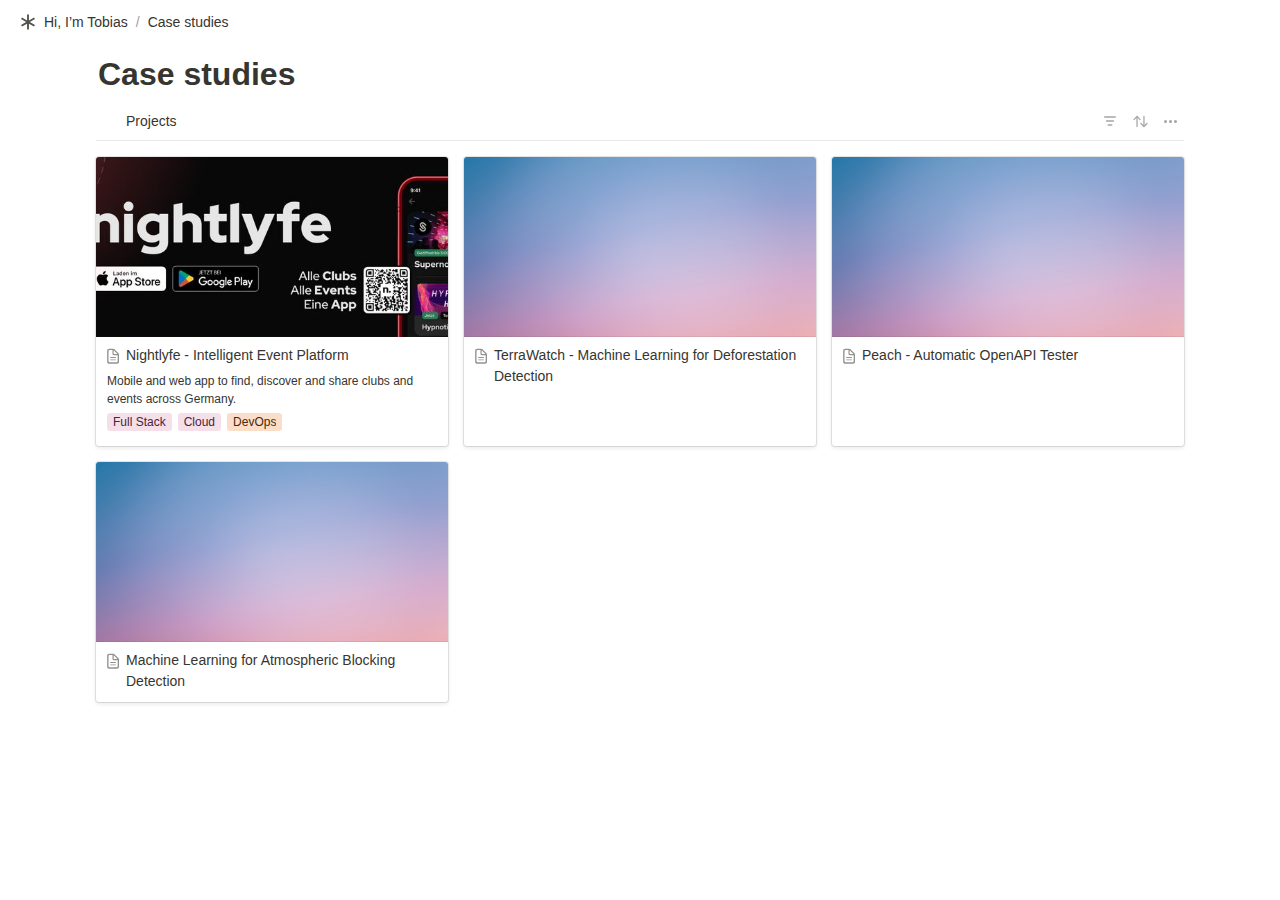
==== commit e37a9088: "publish: add cname to pipeline" ====
--- a/16e518f0285e4fb1b10b60442e8a190.html
+++ b/16e518f0285e4fb1b10b60442e8a190.html
@@ -68,4 +68,4 @@
 overflow: hidden;
 text-overflow: ellipsis;
 max-width: 160px;
-cursor: default">Hi, I’m Tobias</div></div></span></div><span style="margin-left: 2px; margin-right: 2px; color: rgba(55, 53, 47, 0.5);">/</span><div role="button" style="user-select: none; transition: background 20ms ease-in 0s; cursor: pointer; display: inline-flex; align-items: center; flex-shrink: 1; white-space: nowrap; height: 24px; border-radius: 4px; font-size: 14px; line-height: 1.2; min-width: 0px; padding-left: 6px; padding-right: 6px; color: rgb(55, 53, 47);" tabindex="0"><div class="notranslate" style="white-space: nowrap; overflow: hidden; text-overflow: ellipsis; max-width: 240px;">Case studies</div></div></div><div style="flex-grow: 1; flex-shrink: 1;"></div><div role="button" style="user-select: none; transition: background 20ms ease-in 0s; cursor: pointer; display: inline-flex; align-items: center; flex-shrink: 0; white-space: nowrap; height: 28px; border-radius: 4px; font-size: 14px; line-height: 1.2; min-width: 0px; padding-left: 8px; padding-right: 8px; color: rgb(55, 53, 47);" tabindex="0"><svg class="search" role="graphics-symbol" style="width: 14px; height: 14px; display: block; fill: inherit; flex-shrink: 0;" viewBox="0 0 16 16"><path d="M.281 6.438c0-.875.164-1.696.492-2.461a6.484 6.484 0 011.375-2.032A6.237 6.237 0 016.64.078 6.2 6.2 0 019.11.57c.77.328 1.447.787 2.03 1.375a6.374 6.374 0 011.368 2.032c.333.765.5 1.586.5 2.46 0 .688-.107 1.342-.32 1.961a6.28 6.28 0 01-.868 1.696l3.563 3.578c.11.104.19.226.242.367.057.14.086.29.086.445 0 .22-.05.417-.149.594a1.122 1.122 0 01-1 .57c-.156 0-.307-.028-.453-.086a1.058 1.058 0 01-.382-.25l-3.586-3.585c-.5.333-1.047.596-1.641.789a6.089 6.089 0 01-1.86.28 6.237 6.237 0 01-2.468-.491 6.4 6.4 0 01-2.024-1.367A6.509 6.509 0 01.773 8.913a6.256 6.256 0 01-.492-2.476zm1.664 0c0 .65.12 1.26.36 1.828a4.775 4.775 0 001.015 1.5c.433.427.933.763 1.5 1.007a4.548 4.548 0 001.82.368c.652 0 1.261-.123 1.829-.368a4.747 4.747 0 002.508-2.507 4.567 4.567 0 00.367-1.829c0-.645-.123-1.252-.367-1.82a4.776 4.776 0 00-1.016-1.5A4.578 4.578 0 008.469 2.11a4.567 4.567 0 00-1.828-.367c-.646 0-1.253.123-1.82.367a4.667 4.667 0 00-1.5 1.008c-.433.432-.772.932-1.016 1.5a4.633 4.633 0 00-.36 1.82z"></path></svg></div><div role="button" style="user-select: none; transition: background 20ms ease-in 0s; cursor: pointer; display: inline-flex; align-items: center; flex-shrink: 0; white-space: nowrap; height: 28px; border-radius: 4px; font-size: 14px; line-height: 1.2; min-width: 0px; padding-left: 8px; padding-right: 8px; color: rgb(55, 53, 47);" tabindex="0"><svg class="duplicate" role="graphics-symbol" style="width: 15px; height: 15px; display: block; fill: inherit; flex-shrink: 0;" viewBox="0 0 16 16"><path d="M2.83887 12.1523H4.00098V13.1846C4.00098 14.6406 4.75977 15.3994 6.24316 15.3994H13.1611C14.6377 15.3994 15.4033 14.6406 15.4033 13.1846V6.21191C15.4033 4.75586 14.6377 3.99707 13.1611 3.99707H11.999V2.96484C11.999 1.50879 11.2334 0.75 9.75684 0.75H2.83887C1.3623 0.75 0.59668 1.50195 0.59668 2.96484V9.93066C0.59668 11.3936 1.3623 12.1523 2.83887 12.1523ZM2.9209 10.8125C2.28516 10.8125 1.93652 10.4844 1.93652 9.82129V3.08105C1.93652 2.41797 2.28516 2.08301 2.9209 2.08301H9.68164C10.3105 2.08301 10.666 2.41797 10.666 3.08105V3.99707H6.24316C4.75977 3.99707 4.00098 4.75586 4.00098 6.21191V10.8125H2.9209ZM6.31836 14.0596C5.68262 14.0596 5.34082 13.7314 5.34082 13.0684V6.32812C5.34082 5.66504 5.68262 5.33691 6.31836 5.33691H13.0791C13.708 5.33691 14.0635 5.66504 14.0635 6.32812V13.0684C14.0635 13.7314 13.708 14.0596 13.0791 14.0596H6.31836Z"></path></svg></div><div aria-label="More actions" role="button" style="user-select: none; transition: background 20ms ease-in 0s; cursor: pointer; display: flex; align-items: center; justify-content: center; width: 32px; height: 28px; border-radius: 4px;" tabindex="0"><svg class="ellipsis" role="graphics-symbol" style="width: 18px; height: 18px; display: block; fill: inherit; flex-shrink: 0;" viewBox="0 0 16 16"><path d="M2.887 9.014c.273 0 .52-.064.738-.192.219-.132.394-.307.526-.526.133-.219.199-.46.199-.725 0-.405-.142-.747-.424-1.025a1.41 1.41 0 00-1.04-.417c-.264 0-.505.066-.724.198a1.412 1.412 0 00-.718 1.244c0 .265.064.506.192.725.132.219.307.394.526.526.219.128.46.192.725.192zm5.113 0a1.412 1.412 0 001.244-.718c.132-.219.198-.46.198-.725 0-.405-.14-.747-.423-1.025A1.386 1.386 0 008 6.129c-.264 0-.506.066-.725.198a1.412 1.412 0 00-.718 1.244c0 .265.064.506.192.725.132.219.308.394.526.526.22.128.46.192.725.192zm5.106 0c.265 0 .506-.064.725-.192.219-.132.394-.307.526-.526.133-.219.199-.46.199-.725 0-.405-.142-.747-.424-1.025a1.394 1.394 0 00-1.026-.417 1.474 1.474 0 00-1.265.718c-.127.218-.19.46-.19.724 0 .265.063.506.19.725.133.219.308.394.527.526.223.128.47.192.738.192z"></path></svg></div><div role="button" style="user-select: none; transition: background 20ms ease-in 0s; cursor: pointer; display: inline-flex; align-items: center; justify-content: center; white-space: nowrap; border-radius: 4px; height: 32px; padding: 0px 10px; font-size: 14px; line-height: 1.2; border: 1px solid rgba(55, 53, 47, 0.16); margin-left: 8px;" tabindex="0">Built with<svg class="notionLogo" role="graphics-symbol" style="width: 14px; height: 14px; display: block; fill: inherit; flex-shrink: 0; margin-left: 6px;" viewBox="0 0 120 126"><path d="M 20.6927 21.9315C 24.5836 25.0924 26.0432 24.8512 33.3492 24.3638L 102.228 20.2279C 103.689 20.2279 102.474 18.7705 101.987 18.5283L 90.5477 10.2586C 88.3558 8.55699 85.4356 6.60818 79.8387 7.09563L 13.1433 11.9602C 10.711 12.2014 10.2251 13.4175 11.1939 14.3924L 20.6927 21.9315ZM 24.8281 37.9835L 24.8281 110.456C 24.8281 114.351 26.7745 115.808 31.1553 115.567L 106.853 111.187C 111.236 110.946 111.724 108.267 111.724 105.103L 111.724 33.1169C 111.724 29.958 110.509 28.2544 107.826 28.4976L 28.721 33.1169C 25.8018 33.3622 24.8281 34.8225 24.8281 37.9835ZM 99.5567 41.8711C 100.042 44.0622 99.5567 46.2512 97.3618 46.4974L 93.7143 47.2241L 93.7143 100.728C 90.5477 102.43 87.6275 103.403 85.1942 103.403C 81.2983 103.403 80.3226 102.186 77.4044 98.54L 53.5471 61.087L 53.5471 97.3239L 61.0964 99.0275C 61.0964 99.0275 61.0964 103.403 55.0057 103.403L 38.2148 104.377C 37.727 103.403 38.2148 100.973 39.9179 100.486L 44.2996 99.2717L 44.2996 51.36L 38.2158 50.8725C 37.728 48.6815 38.9431 45.5225 42.3532 45.2773L 60.3661 44.0631L 85.1942 82.0036L 85.1942 48.4402L 78.864 47.7136C 78.3781 45.0351 80.3226 43.0902 82.7569 42.849L 99.5567 41.8711ZM 7.5434 5.39404L 76.9175 0.285276C 85.4366 -0.445402 87.6285 0.0440428 92.983 3.93368L 115.128 19.4982C 118.782 22.1747 120 22.9034 120 25.8211L 120 111.187C 120 116.537 118.051 119.701 111.237 120.185L 30.6734 125.05C 25.5584 125.294 23.124 124.565 20.4453 121.158L 4.13735 99.9994C 1.21516 96.1048 0 93.191 0 89.7819L 0 13.903C 0 9.5279 1.94945 5.8785 7.5434 5.39404Z"></path></svg></div></div></div><div style="width: calc(100% + 0px); user-select: none;"></div></header><main class="notion-frame" style="flex-grow: 0; flex-shrink: 1; display: flex; flex-direction: column; background: white; z-index: 1; height: calc(-44px + 100vh); max-height: 100%; position: relative; width: 780px;"><div style="display: contents;"><div class="notion-scroller vertical horizontal" style="z-index: 1; display: flex; flex-direction: column; flex-grow: 1; position: relative; overflow: auto; margin-right: 0px; margin-bottom: 0px;"><div style="position: absolute; top: 0px; left: 0px;"><div class="notion-selectable-hover-menu-item"></div></div><div style="width: 100%; display: flex; flex-direction: column; align-items: center; flex-shrink: 0; flex-grow: 0; position: sticky; left: 0px;"><div class="pseudoSelection" contenteditable="false" data-content-editable-void="true" style="user-select: none; --pseudoSelection--background: transparent; width: 100%; display: flex; flex-direction: column; align-items: center; flex-shrink: 0; flex-grow: 0; position: sticky; left: 0px; z-index: 2;"></div><div style="max-width: 100%; padding-left: calc(96px + env(safe-area-inset-left)); width: 100%;"><div class="notion-page-controls" style='display: flex; justify-content: flex-start; flex-wrap: wrap; margin-top: 4px; margin-bottom: 4px; margin-left: -1px; color: rgba(55, 53, 47, 0.5); font-family: ui-sans-serif, -apple-system, BlinkMacSystemFont, "Segoe UI", Helvetica, "Apple Color Emoji", Arial, sans-serif, "Segoe UI Emoji", "Segoe UI Symbol"; pointer-events: auto;'></div><div style="padding-right: calc(96px + env(safe-area-inset-right)); margin-bottom: 8px;"><div style="display: flex; align-items: flex-start;"><div><div class="notion-selectable notion-collection_view-block" data-block-id="16e518f0-285e-4fb1-b10b-60442e8a190a" style='color: rgb(55, 53, 47); font-weight: 700; line-height: 1.2; font-size: 32px; font-family: ui-sans-serif, -apple-system, BlinkMacSystemFont, "Segoe UI", Helvetica, "Apple Color Emoji", Arial, sans-serif, "Segoe UI Emoji", "Segoe UI Symbol"; cursor: text; display: flex; align-items: center;'><h1 contenteditable="false" data-content-editable-leaf="true" placeholder="Untitled" spellcheck="true" style="max-width: 100%; width: 100%; white-space: pre-wrap; word-break: break-word; caret-color: rgb(55, 53, 47); padding-top: 3px; padding-left: 2px; padding-right: 2px; font-size: 1em; font-weight: inherit; margin: 0px;">Case studies</h1></div><div style="margin-left: 4px;"></div></div></div></div></div></div><div contenteditable="false" data-content-editable-void="true" style="min-height: 40px; padding-left: 96px; padding-right: 96px; flex-shrink: 0; position: sticky; z-index: 86; left: 0px;"><div class="notion-selectable notion-collection_view-block" data-block-id="16e518f0-285e-4fb1-b10b-60442e8a190a"><div style="display: flex; align-items: center; height: 40px; box-shadow: rgb(233, 233, 231) 0px -1px 0px inset; left: 96px; width: 100%;"><div role="tablist" style="display: flex; align-items: center; height: 100%; flex-grow: 1;"><div class="notion-collection-view-tab-button" style="display: flex; align-items: center; background: none; height: 100%;"><div aria-selected="true" role="tab" style="user-select: none; transition: background 20ms ease-in 0s; cursor: pointer; display: flex; align-items: center; flex-shrink: 0; white-space: nowrap; height: 28px; border-radius: 4px; font-size: 14px; line-height: 1.2; min-width: 0px; padding-left: 8px; padding-right: 8px; color: rgb(55, 53, 47); font-weight: 500; max-width: 220px;" tabindex="0"><div style='width: 16px; height: 16px; transform: scale(1.2); mask: url("/icons/asterisk_gray.svg?mode=light") center center no-repeat; background-color: rgb(55, 53, 47); fill: rgb(55, 53, 47); margin-right: 6px;'></div><span style="white-space: nowrap; overflow: hidden; text-overflow: ellipsis; margin-top: 1px;">Case studies</span></div></div></div><div style="display: flex; align-items: center; gap: 2px; opacity: 1;"><div style="position: relative;"><div aria-label="Filter" role="button" style="user-select: none; transition: background 20ms ease-in 0s; cursor: pointer; display: flex; align-items: center; justify-content: center; flex-shrink: 0; border-radius: 4px; height: 28px; width: 28px; padding: 6px; font-size: 14px; color: rgba(55, 53, 47, 0.45); fill: rgba(55, 53, 47, 0.45); font-weight: 400; line-height: 1;" tabindex="0"><svg class="filter" role="graphics-symbol" style="width: 16px; display: block; fill: rgba(55, 53, 47, 0.45); flex-shrink: 0;" viewBox="0 0 16 16"><path clip-rule="evenodd" d="M2 4C2 3.58579 2.33579 3.25 2.75 3.25H13.25C13.6642 3.25 14 3.58579 14 4C14 4.41421 13.6642 4.75 13.25 4.75H2.75C2.33579 4.75 2 4.41421 2 4Z" fill-rule="evenodd"></path><path clip-rule="evenodd" d="M3.75 8C3.75 7.58579 4.08579 7.25 4.5 7.25H11.5C11.9142 7.25 12.25 7.58579 12.25 8C12.25 8.41421 11.9142 8.75 11.5 8.75H4.5C4.08579 8.75 3.75 8.41421 3.75 8Z" fill-rule="evenodd"></path><path clip-rule="evenodd" d="M5.5 12C5.5 11.5858 5.83579 11.25 6.25 11.25H9.75C10.1642 11.25 10.5 11.5858 10.5 12C10.5 12.4142 10.1642 12.75 9.75 12.75H6.25C5.83579 12.75 5.5 12.4142 5.5 12Z" fill-rule="evenodd"></path></svg></div></div><div style="position: relative;"><div aria-label="Sort" role="button" style="user-select: none; transition: background 20ms ease-in 0s; cursor: pointer; display: flex; align-items: center; justify-content: center; flex-shrink: 0; border-radius: 4px; height: 28px; width: 28px; padding: 6px; font-size: 14px; color: rgba(55, 53, 47, 0.45); fill: rgba(55, 53, 47, 0.45); font-weight: 400; line-height: 1;" tabindex="0"><svg class="sortPadded" role="graphics-symbol" style="width: 21px; display: block; fill: rgba(55, 53, 47, 0.45); flex-shrink: 0;" viewBox="0 0 24 24"><path d="M7.50879 5.80273L4.06348 9.32324C3.92676 9.4668 3.83789 9.67188 3.83789 9.85645C3.83789 10.2803 4.13184 10.5674 4.54883 10.5674C4.75391 10.5674 4.91797 10.499 5.04785 10.3623L6.46289 8.89941L7.37891 7.83984L7.32422 9.30273V17.8477C7.32422 18.2715 7.625 18.5723 8.04199 18.5723C8.45898 18.5723 8.75977 18.2715 8.75977 17.8477V9.30273L8.70508 7.83984L9.62793 8.89941L11.0361 10.3623C11.166 10.499 11.3369 10.5674 11.5352 10.5674C11.9521 10.5674 12.2461 10.2803 12.2461 9.85645C12.2461 9.67188 12.1641 9.4668 12.0205 9.32324L8.58203 5.80273C8.28125 5.48828 7.80957 5.48145 7.50879 5.80273ZM16.4912 18.3398L19.9365 14.8057C20.0732 14.6689 20.1621 14.4639 20.1621 14.2793C20.1621 13.8555 19.8682 13.5684 19.4512 13.5684C19.2461 13.5684 19.082 13.6367 18.9453 13.7734L17.5371 15.2295L16.6211 16.2959L16.6758 14.833V6.28809C16.6758 5.87109 16.375 5.56348 15.958 5.56348C15.541 5.56348 15.2334 5.87109 15.2334 6.28809V14.833L15.2881 16.2959L14.3721 15.2295L12.9639 13.7734C12.8271 13.6367 12.6631 13.5684 12.4648 13.5684C12.0479 13.5684 11.7539 13.8555 11.7539 14.2793C11.7539 14.4639 11.8359 14.6689 11.9727 14.8057L15.418 18.3398C15.7188 18.6475 16.1904 18.6543 16.4912 18.3398Z"></path></svg></div></div><div aria-label="Search" role="button" style="user-select: none; transition: background 20ms ease-in 0s; cursor: pointer; display: flex; align-items: center; justify-content: center; flex-shrink: 0; border-radius: 4px; height: 28px; width: 28px; padding: 6px; font-size: 14px; color: rgba(55, 53, 47, 0.45); fill: rgba(55, 53, 47, 0.45); font-weight: 400; line-height: 1;" tabindex="0"><svg class="collectionSearch" role="graphics-symbol" style="width: 14px; display: block; fill: rgba(55, 53, 47, 0.45); flex-shrink: 0;" viewBox="0 0 16 16"><path d="M0 6.35938C0 9.86719 2.85156 12.7188 6.35938 12.7188C7.66406 12.7188 8.85938 12.3203 9.85938 11.6406L13.4531 15.2344C13.6719 15.4609 13.9766 15.5625 14.2812 15.5625C14.9453 15.5625 15.4219 15.0625 15.4219 14.4141C15.4219 14.1016 15.3125 13.8125 15.1016 13.5938L11.5312 10.0156C12.2734 8.99219 12.7188 7.72656 12.7188 6.35938C12.7188 2.85156 9.86719 0 6.35938 0C2.85156 0 0 2.85156 0 6.35938ZM1.65625 6.35938C1.65625 3.76562 3.75781 1.65625 6.35938 1.65625C8.95312 1.65625 11.0625 3.76562 11.0625 6.35938C11.0625 8.95312 8.95312 11.0625 6.35938 11.0625C3.75781 11.0625 1.65625 8.95312 1.65625 6.35938Z"></path></svg></div><div><div aria-label="Edit view layout, grouping and more..." class="notion-collection-edit-view" role="button" style="user-select: none; transition: background 20ms ease-in 0s; cursor: pointer; display: flex; align-items: center; justify-content: center; flex-shrink: 0; border-radius: 4px; height: 28px; width: 28px; padding: 6px; font-size: 14px; color: rgba(55, 53, 47, 0.45); fill: rgba(55, 53, 47, 0.45); font-weight: 400; line-height: 1;" tabindex="0"><svg class="dots" role="graphics-symbol" style="height: 3px; display: block; fill: rgba(55, 53, 47, 0.45); flex-shrink: 0;" viewBox="0 0 13 3"><g><path d="M3,1.5A1.5,1.5,0,1,1,1.5,0,1.5,1.5,0,0,1,3,1.5Z"></path><path d="M8,1.5A1.5,1.5,0,1,1,6.5,0,1.5,1.5,0,0,1,8,1.5Z"></path><path d="M13,1.5A1.5,1.5,0,1,1,11.5,0,1.5,1.5,0,0,1,13,1.5Z"></path></g></svg></div></div></div></div></div><div style="left: 96px; width: 100%;"></div></div><div contenteditable="false" data-content-editable-void="true" style="flex-grow: 1; flex-shrink: 0; display: flex; flex-direction: column; position: relative;"><div class="notion-scroller notion-collection-view-body" style="z-index: 1; flex-grow: 1; flex-shrink: 0; height: 100%; margin-right: 0px; margin-bottom: 0px;"><div class="notion-gallery-view" style="padding-bottom: 180px; padding-left: 96px; padding-right: 96px; min-width: calc(100% - 192px);"><div class="notion-selectable notion-collection_view-block" data-block-id="16e518f0-285e-4fb1-b10b-60442e8a190a"><div><div style="display: grid; position: relative; grid-template-columns: repeat(auto-fill, minmax(320px, 1fr)); gap: 16px; padding-top: 16px; padding-bottom: 4px;"><div style="width: 4px; position: absolute; top: 16px; bottom: 4px;"><div class="notion-selectable notion-collection_view-block" data-block-id="16e518f0-285e-4fb1-b10b-60442e8a190a" style="width: 100%; height: 100%;"></div></div><div class="notion-selectable notion-page-block notion-collection-item" data-block-id="346776dd-2d8a-4e31-9e2c-f1a88697066b"><a href="nightlyfe-intelligent-event-platform.html" rel="noopener noreferrer" role="link" style="display: flex; color: inherit; text-decoration: none; user-select: none; transition: background 100ms ease-out 0s; cursor: pointer; box-shadow: rgba(15, 15, 15, 0.1) 0px 0px 0px 1px, rgba(15, 15, 15, 0.1) 0px 2px 4px; border-radius: 3px; background: white; overflow: hidden; position: static; height: 100%; flex-direction: column;"><div style="position: relative; width: 100%;"><div style="width: 100%; cursor: inherit;"><div style="height: 180px; position: relative; pointer-events: none; overflow: hidden;"><div style="width: 100%; height: 100%;"><img loading="lazy" referrerpolicy="same-origin" src="assets/ba9fa6ceaa2d742032862c7ea1e6041d3db3de18.jpg" style="display: block; object-fit: cover; border-radius: 1px 1px 0px 0px; width: 100%; height: 180px; object-position: center 64.18%;"/></div><div style="position: absolute; left: 0px; right: 0px; bottom: 0px; border-bottom: 1px solid rgba(55, 53, 47, 0.09);"></div></div></div><div aria-hidden="true" style='background: rgba(0, 0, 0, 0.4); border-radius: 4px; color: white; font-size: 12px; font-family: ui-sans-serif, -apple-system, BlinkMacSystemFont, "Segoe UI", Helvetica, "Apple Color Emoji", Arial, sans-serif, "Segoe UI Emoji", "Segoe UI Symbol"; width: 180px; left: calc(50% - 90px); padding: 0.3em 1.5em; pointer-events: none; position: absolute; top: calc(50% - 10px); text-align: center; opacity: 0;'>Drag image to reposition</div><div style='color: rgba(55, 53, 47, 0.65); fill: rgba(55, 53, 47, 0.65); font-size: 12px; background: white; box-shadow: rgba(15, 15, 15, 0.1) 0px 0px 0px 1px, rgba(15, 15, 15, 0.1) 0px 2px 4px; display: flex; white-space: nowrap; border-radius: 4px; max-width: calc(100% - 16px); min-height: 24px; overflow: hidden; pointer-events: none; opacity: 0; font-family: ui-sans-serif, -apple-system, BlinkMacSystemFont, "Segoe UI", Helvetica, "Apple Color Emoji", Arial, sans-serif, "Segoe UI Emoji", "Segoe UI Symbol"; position: absolute; right: 8px; z-index: 2; top: 8px;'><div role="button" style="user-select: none; transition: background 20ms ease-in 0s; cursor: pointer; display: flex; align-items: center; justify-content: center; padding: 4px 6px; border-right: none; font-weight: 500; color: rgba(55, 53, 47, 0.65); fill: rgba(55, 53, 47, 0.65);" tabindex="0"><svg class="dots" role="graphics-symbol" style="width: 14px; height: 14px; display: block; fill: inherit; flex-shrink: 0;" viewBox="0 0 13 3"><g><path d="M3,1.5A1.5,1.5,0,1,1,1.5,0,1.5,1.5,0,0,1,3,1.5Z"></path><path d="M8,1.5A1.5,1.5,0,1,1,6.5,0,1.5,1.5,0,0,1,8,1.5Z"></path><path d="M13,1.5A1.5,1.5,0,1,1,11.5,0,1.5,1.5,0,0,1,13,1.5Z"></path></g></svg></div></div></div><div style="width: 100%; display: flex; padding: 8px 10px 6px; position: relative;"><div class="notion-record-icon notranslate" style="display: flex; align-items: center; justify-content: center; height: 18px; width: 18px; border-radius: 0.25em; flex-shrink: 0; float: left; margin-top: 2px; margin-right: 4px; margin-left: -2px;"><span role="img"><svg class="page" role="graphics-symbol" style="width: 16.2px; height: 16.2px; display: block; fill: rgb(145, 145, 142); flex-shrink: 0;" viewBox="0 0 16 16"><path d="M4.35645 15.4678H11.6367C13.0996 15.4678 13.8584 14.6953 13.8584 13.2256V7.02539C13.8584 6.0752 13.7354 5.6377 13.1406 5.03613L9.55176 1.38574C8.97754 0.804688 8.50586 0.667969 7.65137 0.667969H4.35645C2.89355 0.667969 2.13477 1.44043 2.13477 2.91016V13.2256C2.13477 14.7021 2.89355 15.4678 4.35645 15.4678ZM4.46582 14.1279C3.80273 14.1279 3.47461 13.7793 3.47461 13.1436V2.99219C3.47461 2.36328 3.80273 2.00781 4.46582 2.00781H7.37793V5.75391C7.37793 6.73145 7.86328 7.20312 8.83398 7.20312H12.5186V13.1436C12.5186 13.7793 12.1836 14.1279 11.5205 14.1279H4.46582ZM8.95703 6.02734C8.67676 6.02734 8.56055 5.9043 8.56055 5.62402V2.19238L12.334 6.02734H8.95703ZM10.4336 9.00098H5.42969C5.16992 9.00098 4.98535 9.19238 4.98535 9.43164C4.98535 9.67773 5.16992 9.86914 5.42969 9.86914H10.4336C10.6797 9.86914 10.8643 9.67773 10.8643 9.43164C10.8643 9.19238 10.6797 9.00098 10.4336 9.00098ZM10.4336 11.2979H5.42969C5.16992 11.2979 4.98535 11.4893 4.98535 11.7354C4.98535 11.9746 5.16992 12.1592 5.42969 12.1592H10.4336C10.6797 12.1592 10.8643 11.9746 10.8643 11.7354C10.8643 11.4893 10.6797 11.2979 10.4336 11.2979Z"></path></svg></span></div><div contenteditable="false" data-content-editable-leaf="true" placeholder="Untitled" spellcheck="true" style="max-width: 100%; width: auto; white-space: pre-wrap; word-break: break-word; caret-color: rgb(55, 53, 47); font-size: 14px; line-height: 1.5; min-height: 21px; font-weight: 500; pointer-events: none;">Nightlyfe - <span class="notion-enable-hover" data-token-index="1" style="text-decoration:none;color:inherit">Intelligent Event Platform</span></div></div><div style="padding-top: 0px; padding-bottom: 10px;"><div style="position: relative; display: flex; overflow: hidden; align-items: center; border-radius: 5px; margin: 0px 6px 2px; padding: 0px 5px; font-size: 12px; min-height: 24px; white-space: normal; min-width: fit-content; width: fit-content;"><div style="line-height: 1.5; white-space: pre-wrap; word-break: break-word; overflow: hidden;"><span>Mobile and web app to find, discover and share clubs and events across Germany.</span></div></div><div style="position: relative; display: flex; overflow: hidden; align-items: center; border-radius: 5px; margin: 0px 6px 2px; padding: 0px 5px; font-size: 12px; min-height: 24px; white-space: normal; min-width: fit-content; width: fit-content;"><div style="display: flex; min-width: 0px; flex-shrink: 0; flex-wrap: wrap; width: 100%; gap: 4px 6px;"><div style="display: flex; align-items: center; flex-shrink: 0; min-width: 0px; max-width: 100%; height: 18px; border-radius: 3px; padding-left: 6px; padding-right: 6px; font-size: 12px; line-height: 120%; color: rgb(76, 35, 55); background: rgb(245, 224, 233); margin: 0px; white-space: nowrap; overflow: hidden; text-overflow: ellipsis;"><div style="white-space: nowrap; overflow: hidden; text-overflow: ellipsis; display: inline-flex; align-items: center; height: 18px; line-height: 18px;"><span style="white-space: nowrap; overflow: hidden; text-overflow: ellipsis;">Full Stack</span></div></div><div style="display: flex; align-items: center; flex-shrink: 0; min-width: 0px; max-width: 100%; height: 18px; border-radius: 3px; padding-left: 6px; padding-right: 6px; font-size: 12px; line-height: 120%; color: rgb(76, 35, 55); background: rgb(245, 224, 233); margin: 0px; white-space: nowrap; overflow: hidden; text-overflow: ellipsis;"><div style="white-space: nowrap; overflow: hidden; text-overflow: ellipsis; display: inline-flex; align-items: center; height: 18px; line-height: 18px;"><span style="white-space: nowrap; overflow: hidden; text-overflow: ellipsis;">Cloud</span></div></div><div style="display: flex; align-items: center; flex-shrink: 0; min-width: 0px; max-width: 100%; height: 18px; border-radius: 3px; padding-left: 6px; padding-right: 6px; font-size: 12px; line-height: 120%; color: rgb(73, 41, 14); background: rgb(250, 222, 201); margin: 0px; white-space: nowrap; overflow: hidden; text-overflow: ellipsis;"><div style="white-space: nowrap; overflow: hidden; text-overflow: ellipsis; display: inline-flex; align-items: center; height: 18px; line-height: 18px;"><span style="white-space: nowrap; overflow: hidden; text-overflow: ellipsis;">DevOps</span></div></div></div></div></div></a></div><div class="notion-selectable notion-page-block notion-collection-item" data-block-id="5c9cba1c-ddb9-473b-9b67-d06f1c8df39f"><a href="terrawatch-machine-learning-for-deforestation-detection.html" rel="noopener noreferrer" role="link" style="display: flex; color: inherit; text-decoration: none; user-select: none; transition: background 100ms ease-out 0s; cursor: pointer; box-shadow: rgba(15, 15, 15, 0.1) 0px 0px 0px 1px, rgba(15, 15, 15, 0.1) 0px 2px 4px; border-radius: 3px; background: white; overflow: hidden; position: static; height: 100%; flex-direction: column;"><div style="position: relative; width: 100%;"><div style="width: 100%; cursor: inherit;"><div style="height: 180px; position: relative; pointer-events: none; overflow: hidden;"><div style="width: 100%; height: 100%;"><img loading="lazy" referrerpolicy="same-origin" src="assets/ace44e53ddca4cae9a840a040066e802d2cf7a4a.jpg" style="display: block; object-fit: cover; border-radius: 1px 1px 0px 0px; width: 100%; height: 180px; object-position: center 50%;"/></div><div style="position: absolute; left: 0px; right: 0px; bottom: 0px; border-bottom: 1px solid rgba(55, 53, 47, 0.09);"></div></div></div><div aria-hidden="true" style='background: rgba(0, 0, 0, 0.4); border-radius: 4px; color: white; font-size: 12px; font-family: ui-sans-serif, -apple-system, BlinkMacSystemFont, "Segoe UI", Helvetica, "Apple Color Emoji", Arial, sans-serif, "Segoe UI Emoji", "Segoe UI Symbol"; width: 180px; left: calc(50% - 90px); padding: 0.3em 1.5em; pointer-events: none; position: absolute; top: calc(50% - 10px); text-align: center; opacity: 0;'>Drag image to reposition</div><div style='color: rgba(55, 53, 47, 0.65); fill: rgba(55, 53, 47, 0.65); font-size: 12px; background: white; box-shadow: rgba(15, 15, 15, 0.1) 0px 0px 0px 1px, rgba(15, 15, 15, 0.1) 0px 2px 4px; display: flex; white-space: nowrap; border-radius: 4px; max-width: calc(100% - 16px); min-height: 24px; overflow: hidden; pointer-events: none; opacity: 0; font-family: ui-sans-serif, -apple-system, BlinkMacSystemFont, "Segoe UI", Helvetica, "Apple Color Emoji", Arial, sans-serif, "Segoe UI Emoji", "Segoe UI Symbol"; position: absolute; right: 8px; z-index: 2; top: 8px;'><div role="button" style="user-select: none; transition: background 20ms ease-in 0s; cursor: pointer; display: flex; align-items: center; justify-content: center; padding: 4px 6px; border-right: none; font-weight: 500; color: rgba(55, 53, 47, 0.65); fill: rgba(55, 53, 47, 0.65);" tabindex="0"><svg class="dots" role="graphics-symbol" style="width: 14px; height: 14px; display: block; fill: inherit; flex-shrink: 0;" viewBox="0 0 13 3"><g><path d="M3,1.5A1.5,1.5,0,1,1,1.5,0,1.5,1.5,0,0,1,3,1.5Z"></path><path d="M8,1.5A1.5,1.5,0,1,1,6.5,0,1.5,1.5,0,0,1,8,1.5Z"></path><path d="M13,1.5A1.5,1.5,0,1,1,11.5,0,1.5,1.5,0,0,1,13,1.5Z"></path></g></svg></div></div></div><div style="width: 100%; display: flex; padding: 8px 10px 10px; position: relative;"><div class="notion-record-icon notranslate" style="display: flex; align-items: center; justify-content: center; height: 18px; width: 18px; border-radius: 0.25em; flex-shrink: 0; float: left; margin-top: 2px; margin-right: 4px; margin-left: -2px;"><span role="img"><svg class="page" role="graphics-symbol" style="width: 16.2px; height: 16.2px; display: block; fill: rgb(145, 145, 142); flex-shrink: 0;" viewBox="0 0 16 16"><path d="M4.35645 15.4678H11.6367C13.0996 15.4678 13.8584 14.6953 13.8584 13.2256V7.02539C13.8584 6.0752 13.7354 5.6377 13.1406 5.03613L9.55176 1.38574C8.97754 0.804688 8.50586 0.667969 7.65137 0.667969H4.35645C2.89355 0.667969 2.13477 1.44043 2.13477 2.91016V13.2256C2.13477 14.7021 2.89355 15.4678 4.35645 15.4678ZM4.46582 14.1279C3.80273 14.1279 3.47461 13.7793 3.47461 13.1436V2.99219C3.47461 2.36328 3.80273 2.00781 4.46582 2.00781H7.37793V5.75391C7.37793 6.73145 7.86328 7.20312 8.83398 7.20312H12.5186V13.1436C12.5186 13.7793 12.1836 14.1279 11.5205 14.1279H4.46582ZM8.95703 6.02734C8.67676 6.02734 8.56055 5.9043 8.56055 5.62402V2.19238L12.334 6.02734H8.95703ZM10.4336 9.00098H5.42969C5.16992 9.00098 4.98535 9.19238 4.98535 9.43164C4.98535 9.67773 5.16992 9.86914 5.42969 9.86914H10.4336C10.6797 9.86914 10.8643 9.67773 10.8643 9.43164C10.8643 9.19238 10.6797 9.00098 10.4336 9.00098ZM10.4336 11.2979H5.42969C5.16992 11.2979 4.98535 11.4893 4.98535 11.7354C4.98535 11.9746 5.16992 12.1592 5.42969 12.1592H10.4336C10.6797 12.1592 10.8643 11.9746 10.8643 11.7354C10.8643 11.4893 10.6797 11.2979 10.4336 11.2979Z"></path></svg></span></div><div contenteditable="false" data-content-editable-leaf="true" placeholder="Untitled" spellcheck="true" style="max-width: 100%; width: auto; white-space: pre-wrap; word-break: break-word; caret-color: rgb(55, 53, 47); font-size: 14px; line-height: 1.5; min-height: 21px; font-weight: 500; pointer-events: none;">TerraWatch - Machine Learning for Deforestation Detection</div></div></a></div><div class="notion-selectable notion-page-block notion-collection-item" data-block-id="f8e71168-0f3b-4cc9-8fdf-f50b96af6232"><a href="peach-automatic-openapi-tester.html" rel="noopener noreferrer" role="link" style="display: flex; color: inherit; text-decoration: none; user-select: none; transition: background 100ms ease-out 0s; cursor: pointer; box-shadow: rgba(15, 15, 15, 0.1) 0px 0px 0px 1px, rgba(15, 15, 15, 0.1) 0px 2px 4px; border-radius: 3px; background: white; overflow: hidden; position: static; height: 100%; flex-direction: column;"><div style="position: relative; width: 100%;"><div style="width: 100%; cursor: inherit;"><div style="height: 180px; position: relative; pointer-events: none; overflow: hidden;"><div style="width: 100%; height: 100%;"><img loading="lazy" referrerpolicy="same-origin" src="assets/ace44e53ddca4cae9a840a040066e802d2cf7a4a.jpg" style="display: block; object-fit: cover; border-radius: 1px 1px 0px 0px; width: 100%; height: 180px; object-position: center 50%;"/></div><div style="position: absolute; left: 0px; right: 0px; bottom: 0px; border-bottom: 1px solid rgba(55, 53, 47, 0.09);"></div></div></div><div aria-hidden="true" style='background: rgba(0, 0, 0, 0.4); border-radius: 4px; color: white; font-size: 12px; font-family: ui-sans-serif, -apple-system, BlinkMacSystemFont, "Segoe UI", Helvetica, "Apple Color Emoji", Arial, sans-serif, "Segoe UI Emoji", "Segoe UI Symbol"; width: 180px; left: calc(50% - 90px); padding: 0.3em 1.5em; pointer-events: none; position: absolute; top: calc(50% - 10px); text-align: center; opacity: 0;'>Drag image to reposition</div><div style='color: rgba(55, 53, 47, 0.65); fill: rgba(55, 53, 47, 0.65); font-size: 12px; background: white; box-shadow: rgba(15, 15, 15, 0.1) 0px 0px 0px 1px, rgba(15, 15, 15, 0.1) 0px 2px 4px; display: flex; white-space: nowrap; border-radius: 4px; max-width: calc(100% - 16px); min-height: 24px; overflow: hidden; pointer-events: none; opacity: 0; font-family: ui-sans-serif, -apple-system, BlinkMacSystemFont, "Segoe UI", Helvetica, "Apple Color Emoji", Arial, sans-serif, "Segoe UI Emoji", "Segoe UI Symbol"; position: absolute; right: 8px; z-index: 2; top: 8px;'><div role="button" style="user-select: none; transition: background 20ms ease-in 0s; cursor: pointer; display: flex; align-items: center; justify-content: center; padding: 4px 6px; border-right: none; font-weight: 500; color: rgba(55, 53, 47, 0.65); fill: rgba(55, 53, 47, 0.65);" tabindex="0"><svg class="dots" role="graphics-symbol" style="width: 14px; height: 14px; display: block; fill: inherit; flex-shrink: 0;" viewBox="0 0 13 3"><g><path d="M3,1.5A1.5,1.5,0,1,1,1.5,0,1.5,1.5,0,0,1,3,1.5Z"></path><path d="M8,1.5A1.5,1.5,0,1,1,6.5,0,1.5,1.5,0,0,1,8,1.5Z"></path><path d="M13,1.5A1.5,1.5,0,1,1,11.5,0,1.5,1.5,0,0,1,13,1.5Z"></path></g></svg></div></div></div><div style="width: 100%; display: flex; padding: 8px 10px 10px; position: relative;"><div class="notion-record-icon notranslate" style="display: flex; align-items: center; justify-content: center; height: 18px; width: 18px; border-radius: 0.25em; flex-shrink: 0; float: left; margin-top: 2px; margin-right: 4px; margin-left: -2px;"><span role="img"><svg class="page" role="graphics-symbol" style="width: 16.2px; height: 16.2px; display: block; fill: rgb(145, 145, 142); flex-shrink: 0;" viewBox="0 0 16 16"><path d="M4.35645 15.4678H11.6367C13.0996 15.4678 13.8584 14.6953 13.8584 13.2256V7.02539C13.8584 6.0752 13.7354 5.6377 13.1406 5.03613L9.55176 1.38574C8.97754 0.804688 8.50586 0.667969 7.65137 0.667969H4.35645C2.89355 0.667969 2.13477 1.44043 2.13477 2.91016V13.2256C2.13477 14.7021 2.89355 15.4678 4.35645 15.4678ZM4.46582 14.1279C3.80273 14.1279 3.47461 13.7793 3.47461 13.1436V2.99219C3.47461 2.36328 3.80273 2.00781 4.46582 2.00781H7.37793V5.75391C7.37793 6.73145 7.86328 7.20312 8.83398 7.20312H12.5186V13.1436C12.5186 13.7793 12.1836 14.1279 11.5205 14.1279H4.46582ZM8.95703 6.02734C8.67676 6.02734 8.56055 5.9043 8.56055 5.62402V2.19238L12.334 6.02734H8.95703ZM10.4336 9.00098H5.42969C5.16992 9.00098 4.98535 9.19238 4.98535 9.43164C4.98535 9.67773 5.16992 9.86914 5.42969 9.86914H10.4336C10.6797 9.86914 10.8643 9.67773 10.8643 9.43164C10.8643 9.19238 10.6797 9.00098 10.4336 9.00098ZM10.4336 11.2979H5.42969C5.16992 11.2979 4.98535 11.4893 4.98535 11.7354C4.98535 11.9746 5.16992 12.1592 5.42969 12.1592H10.4336C10.6797 12.1592 10.8643 11.9746 10.8643 11.7354C10.8643 11.4893 10.6797 11.2979 10.4336 11.2979Z"></path></svg></span></div><div contenteditable="false" data-content-editable-leaf="true" placeholder="Untitled" spellcheck="true" style="max-width: 100%; width: auto; white-space: pre-wrap; word-break: break-word; caret-color: rgb(55, 53, 47); font-size: 14px; line-height: 1.5; min-height: 21px; font-weight: 500; pointer-events: none;">Peach - Automatic OpenAPI Tester</div></div></a></div><div class="notion-selectable notion-page-block notion-collection-item" data-block-id="d158991e-0e9d-4eff-b840-4e779608e6d4"><a href="machine-learning-for-atmospheric-blocking-detection.html" rel="noopener noreferrer" role="link" style="display: flex; color: inherit; text-decoration: none; user-select: none; transition: background 100ms ease-out 0s; cursor: pointer; box-shadow: rgba(15, 15, 15, 0.1) 0px 0px 0px 1px, rgba(15, 15, 15, 0.1) 0px 2px 4px; border-radius: 3px; background: white; overflow: hidden; position: static; height: 100%; flex-direction: column;"><div style="position: relative; width: 100%;"><div style="width: 100%; cursor: inherit;"><div style="height: 180px; position: relative; pointer-events: none; overflow: hidden;"><div style="width: 100%; height: 100%;"><img loading="lazy" referrerpolicy="same-origin" src="assets/ace44e53ddca4cae9a840a040066e802d2cf7a4a.jpg" style="display: block; object-fit: cover; border-radius: 1px 1px 0px 0px; width: 100%; height: 180px; object-position: center 50%;"/></div><div style="position: absolute; left: 0px; right: 0px; bottom: 0px; border-bottom: 1px solid rgba(55, 53, 47, 0.09);"></div></div></div><div aria-hidden="true" style='background: rgba(0, 0, 0, 0.4); border-radius: 4px; color: white; font-size: 12px; font-family: ui-sans-serif, -apple-system, BlinkMacSystemFont, "Segoe UI", Helvetica, "Apple Color Emoji", Arial, sans-serif, "Segoe UI Emoji", "Segoe UI Symbol"; width: 180px; left: calc(50% - 90px); padding: 0.3em 1.5em; pointer-events: none; position: absolute; top: calc(50% - 10px); text-align: center; opacity: 0;'>Drag image to reposition</div><div style='color: rgba(55, 53, 47, 0.65); fill: rgba(55, 53, 47, 0.65); font-size: 12px; background: white; box-shadow: rgba(15, 15, 15, 0.1) 0px 0px 0px 1px, rgba(15, 15, 15, 0.1) 0px 2px 4px; display: flex; white-space: nowrap; border-radius: 4px; max-width: calc(100% - 16px); min-height: 24px; overflow: hidden; pointer-events: none; opacity: 0; font-family: ui-sans-serif, -apple-system, BlinkMacSystemFont, "Segoe UI", Helvetica, "Apple Color Emoji", Arial, sans-serif, "Segoe UI Emoji", "Segoe UI Symbol"; position: absolute; right: 8px; z-index: 2; top: 8px;'><div role="button" style="user-select: none; transition: background 20ms ease-in 0s; cursor: pointer; display: flex; align-items: center; justify-content: center; padding: 4px 6px; border-right: none; font-weight: 500; color: rgba(55, 53, 47, 0.65); fill: rgba(55, 53, 47, 0.65);" tabindex="0"><svg class="dots" role="graphics-symbol" style="width: 14px; height: 14px; display: block; fill: inherit; flex-shrink: 0;" viewBox="0 0 13 3"><g><path d="M3,1.5A1.5,1.5,0,1,1,1.5,0,1.5,1.5,0,0,1,3,1.5Z"></path><path d="M8,1.5A1.5,1.5,0,1,1,6.5,0,1.5,1.5,0,0,1,8,1.5Z"></path><path d="M13,1.5A1.5,1.5,0,1,1,11.5,0,1.5,1.5,0,0,1,13,1.5Z"></path></g></svg></div></div></div><div style="width: 100%; display: flex; padding: 8px 10px 10px; position: relative;"><div class="notion-record-icon notranslate" style="display: flex; align-items: center; justify-content: center; height: 18px; width: 18px; border-radius: 0.25em; flex-shrink: 0; float: left; margin-top: 2px; margin-right: 4px; margin-left: -2px;"><span role="img"><svg class="page" role="graphics-symbol" style="width: 16.2px; height: 16.2px; display: block; fill: rgb(145, 145, 142); flex-shrink: 0;" viewBox="0 0 16 16"><path d="M4.35645 15.4678H11.6367C13.0996 15.4678 13.8584 14.6953 13.8584 13.2256V7.02539C13.8584 6.0752 13.7354 5.6377 13.1406 5.03613L9.55176 1.38574C8.97754 0.804688 8.50586 0.667969 7.65137 0.667969H4.35645C2.89355 0.667969 2.13477 1.44043 2.13477 2.91016V13.2256C2.13477 14.7021 2.89355 15.4678 4.35645 15.4678ZM4.46582 14.1279C3.80273 14.1279 3.47461 13.7793 3.47461 13.1436V2.99219C3.47461 2.36328 3.80273 2.00781 4.46582 2.00781H7.37793V5.75391C7.37793 6.73145 7.86328 7.20312 8.83398 7.20312H12.5186V13.1436C12.5186 13.7793 12.1836 14.1279 11.5205 14.1279H4.46582ZM8.95703 6.02734C8.67676 6.02734 8.56055 5.9043 8.56055 5.62402V2.19238L12.334 6.02734H8.95703ZM10.4336 9.00098H5.42969C5.16992 9.00098 4.98535 9.19238 4.98535 9.43164C4.98535 9.67773 5.16992 9.86914 5.42969 9.86914H10.4336C10.6797 9.86914 10.8643 9.67773 10.8643 9.43164C10.8643 9.19238 10.6797 9.00098 10.4336 9.00098ZM10.4336 11.2979H5.42969C5.16992 11.2979 4.98535 11.4893 4.98535 11.7354C4.98535 11.9746 5.16992 12.1592 5.42969 12.1592H10.4336C10.6797 12.1592 10.8643 11.9746 10.8643 11.7354C10.8643 11.4893 10.6797 11.2979 10.4336 11.2979Z"></path></svg></span></div><div contenteditable="false" data-content-editable-leaf="true" placeholder="Untitled" spellcheck="true" style="max-width: 100%; width: auto; white-space: pre-wrap; word-break: break-word; caret-color: rgb(55, 53, 47); font-size: 14px; line-height: 1.5; min-height: 21px; font-weight: 500; pointer-events: none;">Machine Learning for Atmospheric Blocking Detection</div></div></a></div></div></div></div><div></div></div></div></div><div class="notion-presence-container" style="position: absolute; top: 0px; left: 0px; z-index: 89;"><div></div></div></div></div></main></div><div aria-hidden="true" aria-label="Side Peek" class="notion-peek-renderer" role="region" style="position: fixed; top: 0px; right: 0px; bottom: 0px; width: 430px; z-index: 109; transform: translateX(430px) translateZ(0px);"></div></div></div></div></div><iframe aria-hidden="true" referrerpolicy="no-referrer" sandbox="allow-scripts allow-same-origin" src="https://aif.notion.so/aif-production.html" style="position: absolute; opacity: 0; width: 1px; height: 1px; top: 0; left: 0; border: none; display: block; z-index: -1;" tabindex="-1"></iframe><script src="assets/injection.js" type="text/javascript"></script><div style="position: absolute; left: 0px; top: 0px; pointer-events: none; opacity: 0; font-size: 14px; font-weight: 500;">Case studies</div></body></html>+cursor: default">Hi, I’m Tobias</div></div></span></div><span style="margin-left: 2px; margin-right: 2px; color: rgba(55, 53, 47, 0.5);">/</span><div role="button" style="user-select: none; transition: background 20ms ease-in 0s; cursor: pointer; display: inline-flex; align-items: center; flex-shrink: 1; white-space: nowrap; height: 24px; border-radius: 4px; font-size: 14px; line-height: 1.2; min-width: 0px; padding-left: 6px; padding-right: 6px; color: rgb(55, 53, 47);" tabindex="0"><div class="notranslate" style="white-space: nowrap; overflow: hidden; text-overflow: ellipsis; max-width: 240px;">Case studies</div></div></div><div style="flex-grow: 1; flex-shrink: 1;"></div><div role="button" style="user-select: none; transition: background 20ms ease-in 0s; cursor: pointer; display: inline-flex; align-items: center; flex-shrink: 0; white-space: nowrap; height: 28px; border-radius: 4px; font-size: 14px; line-height: 1.2; min-width: 0px; padding-left: 8px; padding-right: 8px; color: rgb(55, 53, 47);" tabindex="0"><svg class="search" role="graphics-symbol" style="width: 14px; height: 14px; display: block; fill: inherit; flex-shrink: 0;" viewBox="0 0 16 16"><path d="M.281 6.438c0-.875.164-1.696.492-2.461a6.484 6.484 0 011.375-2.032A6.237 6.237 0 016.64.078 6.2 6.2 0 019.11.57c.77.328 1.447.787 2.03 1.375a6.374 6.374 0 011.368 2.032c.333.765.5 1.586.5 2.46 0 .688-.107 1.342-.32 1.961a6.28 6.28 0 01-.868 1.696l3.563 3.578c.11.104.19.226.242.367.057.14.086.29.086.445 0 .22-.05.417-.149.594a1.122 1.122 0 01-1 .57c-.156 0-.307-.028-.453-.086a1.058 1.058 0 01-.382-.25l-3.586-3.585c-.5.333-1.047.596-1.641.789a6.089 6.089 0 01-1.86.28 6.237 6.237 0 01-2.468-.491 6.4 6.4 0 01-2.024-1.367A6.509 6.509 0 01.773 8.913a6.256 6.256 0 01-.492-2.476zm1.664 0c0 .65.12 1.26.36 1.828a4.775 4.775 0 001.015 1.5c.433.427.933.763 1.5 1.007a4.548 4.548 0 001.82.368c.652 0 1.261-.123 1.829-.368a4.747 4.747 0 002.508-2.507 4.567 4.567 0 00.367-1.829c0-.645-.123-1.252-.367-1.82a4.776 4.776 0 00-1.016-1.5A4.578 4.578 0 008.469 2.11a4.567 4.567 0 00-1.828-.367c-.646 0-1.253.123-1.82.367a4.667 4.667 0 00-1.5 1.008c-.433.432-.772.932-1.016 1.5a4.633 4.633 0 00-.36 1.82z"></path></svg></div><div role="button" style="user-select: none; transition: background 20ms ease-in 0s; cursor: pointer; display: inline-flex; align-items: center; flex-shrink: 0; white-space: nowrap; height: 28px; border-radius: 4px; font-size: 14px; line-height: 1.2; min-width: 0px; padding-left: 8px; padding-right: 8px; color: rgb(55, 53, 47);" tabindex="0"><svg class="duplicate" role="graphics-symbol" style="width: 15px; height: 15px; display: block; fill: inherit; flex-shrink: 0;" viewBox="0 0 16 16"><path d="M2.83887 12.1523H4.00098V13.1846C4.00098 14.6406 4.75977 15.3994 6.24316 15.3994H13.1611C14.6377 15.3994 15.4033 14.6406 15.4033 13.1846V6.21191C15.4033 4.75586 14.6377 3.99707 13.1611 3.99707H11.999V2.96484C11.999 1.50879 11.2334 0.75 9.75684 0.75H2.83887C1.3623 0.75 0.59668 1.50195 0.59668 2.96484V9.93066C0.59668 11.3936 1.3623 12.1523 2.83887 12.1523ZM2.9209 10.8125C2.28516 10.8125 1.93652 10.4844 1.93652 9.82129V3.08105C1.93652 2.41797 2.28516 2.08301 2.9209 2.08301H9.68164C10.3105 2.08301 10.666 2.41797 10.666 3.08105V3.99707H6.24316C4.75977 3.99707 4.00098 4.75586 4.00098 6.21191V10.8125H2.9209ZM6.31836 14.0596C5.68262 14.0596 5.34082 13.7314 5.34082 13.0684V6.32812C5.34082 5.66504 5.68262 5.33691 6.31836 5.33691H13.0791C13.708 5.33691 14.0635 5.66504 14.0635 6.32812V13.0684C14.0635 13.7314 13.708 14.0596 13.0791 14.0596H6.31836Z"></path></svg></div><div aria-label="More actions" role="button" style="user-select: none; transition: background 20ms ease-in 0s; cursor: pointer; display: flex; align-items: center; justify-content: center; width: 32px; height: 28px; border-radius: 4px;" tabindex="0"><svg class="ellipsis" role="graphics-symbol" style="width: 18px; height: 18px; display: block; fill: inherit; flex-shrink: 0;" viewBox="0 0 16 16"><path d="M2.887 9.014c.273 0 .52-.064.738-.192.219-.132.394-.307.526-.526.133-.219.199-.46.199-.725 0-.405-.142-.747-.424-1.025a1.41 1.41 0 00-1.04-.417c-.264 0-.505.066-.724.198a1.412 1.412 0 00-.718 1.244c0 .265.064.506.192.725.132.219.307.394.526.526.219.128.46.192.725.192zm5.113 0a1.412 1.412 0 001.244-.718c.132-.219.198-.46.198-.725 0-.405-.14-.747-.423-1.025A1.386 1.386 0 008 6.129c-.264 0-.506.066-.725.198a1.412 1.412 0 00-.718 1.244c0 .265.064.506.192.725.132.219.308.394.526.526.22.128.46.192.725.192zm5.106 0c.265 0 .506-.064.725-.192.219-.132.394-.307.526-.526.133-.219.199-.46.199-.725 0-.405-.142-.747-.424-1.025a1.394 1.394 0 00-1.026-.417 1.474 1.474 0 00-1.265.718c-.127.218-.19.46-.19.724 0 .265.063.506.19.725.133.219.308.394.527.526.223.128.47.192.738.192z"></path></svg></div><div role="button" style="user-select: none; transition: background 20ms ease-in 0s; cursor: pointer; display: inline-flex; align-items: center; justify-content: center; white-space: nowrap; border-radius: 4px; height: 32px; padding: 0px 10px; font-size: 14px; line-height: 1.2; border: 1px solid rgba(55, 53, 47, 0.16); margin-left: 8px;" tabindex="0">Built with<svg class="notionLogo" role="graphics-symbol" style="width: 14px; height: 14px; display: block; fill: inherit; flex-shrink: 0; margin-left: 6px;" viewBox="0 0 120 126"><path d="M 20.6927 21.9315C 24.5836 25.0924 26.0432 24.8512 33.3492 24.3638L 102.228 20.2279C 103.689 20.2279 102.474 18.7705 101.987 18.5283L 90.5477 10.2586C 88.3558 8.55699 85.4356 6.60818 79.8387 7.09563L 13.1433 11.9602C 10.711 12.2014 10.2251 13.4175 11.1939 14.3924L 20.6927 21.9315ZM 24.8281 37.9835L 24.8281 110.456C 24.8281 114.351 26.7745 115.808 31.1553 115.567L 106.853 111.187C 111.236 110.946 111.724 108.267 111.724 105.103L 111.724 33.1169C 111.724 29.958 110.509 28.2544 107.826 28.4976L 28.721 33.1169C 25.8018 33.3622 24.8281 34.8225 24.8281 37.9835ZM 99.5567 41.8711C 100.042 44.0622 99.5567 46.2512 97.3618 46.4974L 93.7143 47.2241L 93.7143 100.728C 90.5477 102.43 87.6275 103.403 85.1942 103.403C 81.2983 103.403 80.3226 102.186 77.4044 98.54L 53.5471 61.087L 53.5471 97.3239L 61.0964 99.0275C 61.0964 99.0275 61.0964 103.403 55.0057 103.403L 38.2148 104.377C 37.727 103.403 38.2148 100.973 39.9179 100.486L 44.2996 99.2717L 44.2996 51.36L 38.2158 50.8725C 37.728 48.6815 38.9431 45.5225 42.3532 45.2773L 60.3661 44.0631L 85.1942 82.0036L 85.1942 48.4402L 78.864 47.7136C 78.3781 45.0351 80.3226 43.0902 82.7569 42.849L 99.5567 41.8711ZM 7.5434 5.39404L 76.9175 0.285276C 85.4366 -0.445402 87.6285 0.0440428 92.983 3.93368L 115.128 19.4982C 118.782 22.1747 120 22.9034 120 25.8211L 120 111.187C 120 116.537 118.051 119.701 111.237 120.185L 30.6734 125.05C 25.5584 125.294 23.124 124.565 20.4453 121.158L 4.13735 99.9994C 1.21516 96.1048 0 93.191 0 89.7819L 0 13.903C 0 9.5279 1.94945 5.8785 7.5434 5.39404Z"></path></svg></div></div></div><div style="width: calc(100% + 0px); user-select: none;"></div></header><main class="notion-frame" style="flex-grow: 0; flex-shrink: 1; display: flex; flex-direction: column; background: white; z-index: 1; height: calc(-44px + 100vh); max-height: 100%; position: relative; width: 780px;"><div style="display: contents;"><div class="notion-scroller vertical horizontal" style="z-index: 1; display: flex; flex-direction: column; flex-grow: 1; position: relative; overflow: auto; margin-right: 0px; margin-bottom: 0px;"><div style="position: absolute; top: 0px; left: 0px;"><div class="notion-selectable-hover-menu-item"></div></div><div style="width: 100%; display: flex; flex-direction: column; align-items: center; flex-shrink: 0; flex-grow: 0; position: sticky; left: 0px;"><div class="pseudoSelection" contenteditable="false" data-content-editable-void="true" style="user-select: none; --pseudoSelection--background: transparent; width: 100%; display: flex; flex-direction: column; align-items: center; flex-shrink: 0; flex-grow: 0; position: sticky; left: 0px; z-index: 2;"></div><div style="max-width: 100%; padding-left: calc(96px + env(safe-area-inset-left)); width: 100%;"><div class="notion-page-controls" style='display: flex; justify-content: flex-start; flex-wrap: wrap; margin-top: 4px; margin-bottom: 4px; margin-left: -1px; color: rgba(55, 53, 47, 0.5); font-family: ui-sans-serif, -apple-system, BlinkMacSystemFont, "Segoe UI", Helvetica, "Apple Color Emoji", Arial, sans-serif, "Segoe UI Emoji", "Segoe UI Symbol"; pointer-events: auto;'></div><div style="padding-right: calc(96px + env(safe-area-inset-right)); margin-bottom: 8px;"><div style="display: flex; align-items: flex-start;"><div><div class="notion-selectable notion-collection_view-block" data-block-id="16e518f0-285e-4fb1-b10b-60442e8a190a" style='color: rgb(55, 53, 47); font-weight: 700; line-height: 1.2; font-size: 32px; font-family: ui-sans-serif, -apple-system, BlinkMacSystemFont, "Segoe UI", Helvetica, "Apple Color Emoji", Arial, sans-serif, "Segoe UI Emoji", "Segoe UI Symbol"; cursor: text; display: flex; align-items: center;'><h1 contenteditable="false" data-content-editable-leaf="true" placeholder="Untitled" spellcheck="true" style="max-width: 100%; width: 100%; white-space: pre-wrap; word-break: break-word; caret-color: rgb(55, 53, 47); padding-top: 3px; padding-left: 2px; padding-right: 2px; font-size: 1em; font-weight: inherit; margin: 0px;">Case studies</h1></div><div style="margin-left: 4px;"></div></div></div></div></div></div><div contenteditable="false" data-content-editable-void="true" style="min-height: 40px; padding-left: 96px; padding-right: 96px; flex-shrink: 0; position: sticky; z-index: 86; left: 0px;"><div class="notion-selectable notion-collection_view-block" data-block-id="16e518f0-285e-4fb1-b10b-60442e8a190a"><div style="display: flex; align-items: center; height: 40px; box-shadow: rgb(233, 233, 231) 0px -1px 0px inset; left: 96px; width: 100%;"><div role="tablist" style="display: flex; align-items: center; height: 100%; flex-grow: 1;"><div class="notion-collection-view-tab-button" style="display: flex; align-items: center; background: none; height: 100%;"><div aria-selected="true" role="tab" style="user-select: none; transition: background 20ms ease-in 0s; cursor: pointer; display: flex; align-items: center; flex-shrink: 0; white-space: nowrap; height: 28px; border-radius: 4px; font-size: 14px; line-height: 1.2; min-width: 0px; padding-left: 8px; padding-right: 8px; color: rgb(55, 53, 47); font-weight: 500; max-width: 220px;" tabindex="0"><div style='width: 16px; height: 16px; transform: scale(1.2); mask: url("/icons/asterisk_gray.svg?mode=light") center center no-repeat; background-color: rgb(55, 53, 47); fill: rgb(55, 53, 47); margin-right: 6px;'></div><span style="white-space: nowrap; overflow: hidden; text-overflow: ellipsis; margin-top: 1px;">Projects</span></div></div></div><div style="display: flex; align-items: center; gap: 2px; opacity: 1;"><div style="position: relative;"><div aria-label="Filter" role="button" style="user-select: none; transition: background 20ms ease-in 0s; cursor: pointer; display: flex; align-items: center; justify-content: center; flex-shrink: 0; border-radius: 4px; height: 28px; width: 28px; padding: 6px; font-size: 14px; color: rgba(55, 53, 47, 0.45); fill: rgba(55, 53, 47, 0.45); font-weight: 400; line-height: 1;" tabindex="0"><svg class="filter" role="graphics-symbol" style="width: 16px; display: block; fill: rgba(55, 53, 47, 0.45); flex-shrink: 0;" viewBox="0 0 16 16"><path clip-rule="evenodd" d="M2 4C2 3.58579 2.33579 3.25 2.75 3.25H13.25C13.6642 3.25 14 3.58579 14 4C14 4.41421 13.6642 4.75 13.25 4.75H2.75C2.33579 4.75 2 4.41421 2 4Z" fill-rule="evenodd"></path><path clip-rule="evenodd" d="M3.75 8C3.75 7.58579 4.08579 7.25 4.5 7.25H11.5C11.9142 7.25 12.25 7.58579 12.25 8C12.25 8.41421 11.9142 8.75 11.5 8.75H4.5C4.08579 8.75 3.75 8.41421 3.75 8Z" fill-rule="evenodd"></path><path clip-rule="evenodd" d="M5.5 12C5.5 11.5858 5.83579 11.25 6.25 11.25H9.75C10.1642 11.25 10.5 11.5858 10.5 12C10.5 12.4142 10.1642 12.75 9.75 12.75H6.25C5.83579 12.75 5.5 12.4142 5.5 12Z" fill-rule="evenodd"></path></svg></div></div><div style="position: relative;"><div aria-label="Sort" role="button" style="user-select: none; transition: background 20ms ease-in 0s; cursor: pointer; display: flex; align-items: center; justify-content: center; flex-shrink: 0; border-radius: 4px; height: 28px; width: 28px; padding: 6px; font-size: 14px; color: rgba(55, 53, 47, 0.45); fill: rgba(55, 53, 47, 0.45); font-weight: 400; line-height: 1;" tabindex="0"><svg class="sortPadded" role="graphics-symbol" style="width: 21px; display: block; fill: rgba(55, 53, 47, 0.45); flex-shrink: 0;" viewBox="0 0 24 24"><path d="M7.50879 5.80273L4.06348 9.32324C3.92676 9.4668 3.83789 9.67188 3.83789 9.85645C3.83789 10.2803 4.13184 10.5674 4.54883 10.5674C4.75391 10.5674 4.91797 10.499 5.04785 10.3623L6.46289 8.89941L7.37891 7.83984L7.32422 9.30273V17.8477C7.32422 18.2715 7.625 18.5723 8.04199 18.5723C8.45898 18.5723 8.75977 18.2715 8.75977 17.8477V9.30273L8.70508 7.83984L9.62793 8.89941L11.0361 10.3623C11.166 10.499 11.3369 10.5674 11.5352 10.5674C11.9521 10.5674 12.2461 10.2803 12.2461 9.85645C12.2461 9.67188 12.1641 9.4668 12.0205 9.32324L8.58203 5.80273C8.28125 5.48828 7.80957 5.48145 7.50879 5.80273ZM16.4912 18.3398L19.9365 14.8057C20.0732 14.6689 20.1621 14.4639 20.1621 14.2793C20.1621 13.8555 19.8682 13.5684 19.4512 13.5684C19.2461 13.5684 19.082 13.6367 18.9453 13.7734L17.5371 15.2295L16.6211 16.2959L16.6758 14.833V6.28809C16.6758 5.87109 16.375 5.56348 15.958 5.56348C15.541 5.56348 15.2334 5.87109 15.2334 6.28809V14.833L15.2881 16.2959L14.3721 15.2295L12.9639 13.7734C12.8271 13.6367 12.6631 13.5684 12.4648 13.5684C12.0479 13.5684 11.7539 13.8555 11.7539 14.2793C11.7539 14.4639 11.8359 14.6689 11.9727 14.8057L15.418 18.3398C15.7188 18.6475 16.1904 18.6543 16.4912 18.3398Z"></path></svg></div></div><div aria-label="Search" role="button" style="user-select: none; transition: background 20ms ease-in 0s; cursor: pointer; display: flex; align-items: center; justify-content: center; flex-shrink: 0; border-radius: 4px; height: 28px; width: 28px; padding: 6px; font-size: 14px; color: rgba(55, 53, 47, 0.45); fill: rgba(55, 53, 47, 0.45); font-weight: 400; line-height: 1;" tabindex="0"><svg class="collectionSearch" role="graphics-symbol" style="width: 14px; display: block; fill: rgba(55, 53, 47, 0.45); flex-shrink: 0;" viewBox="0 0 16 16"><path d="M0 6.35938C0 9.86719 2.85156 12.7188 6.35938 12.7188C7.66406 12.7188 8.85938 12.3203 9.85938 11.6406L13.4531 15.2344C13.6719 15.4609 13.9766 15.5625 14.2812 15.5625C14.9453 15.5625 15.4219 15.0625 15.4219 14.4141C15.4219 14.1016 15.3125 13.8125 15.1016 13.5938L11.5312 10.0156C12.2734 8.99219 12.7188 7.72656 12.7188 6.35938C12.7188 2.85156 9.86719 0 6.35938 0C2.85156 0 0 2.85156 0 6.35938ZM1.65625 6.35938C1.65625 3.76562 3.75781 1.65625 6.35938 1.65625C8.95312 1.65625 11.0625 3.76562 11.0625 6.35938C11.0625 8.95312 8.95312 11.0625 6.35938 11.0625C3.75781 11.0625 1.65625 8.95312 1.65625 6.35938Z"></path></svg></div><div><div aria-label="Edit view layout, grouping and more..." class="notion-collection-edit-view" role="button" style="user-select: none; transition: background 20ms ease-in 0s; cursor: pointer; display: flex; align-items: center; justify-content: center; flex-shrink: 0; border-radius: 4px; height: 28px; width: 28px; padding: 6px; font-size: 14px; color: rgba(55, 53, 47, 0.45); fill: rgba(55, 53, 47, 0.45); font-weight: 400; line-height: 1;" tabindex="0"><svg class="dots" role="graphics-symbol" style="height: 3px; display: block; fill: rgba(55, 53, 47, 0.45); flex-shrink: 0;" viewBox="0 0 13 3"><g><path d="M3,1.5A1.5,1.5,0,1,1,1.5,0,1.5,1.5,0,0,1,3,1.5Z"></path><path d="M8,1.5A1.5,1.5,0,1,1,6.5,0,1.5,1.5,0,0,1,8,1.5Z"></path><path d="M13,1.5A1.5,1.5,0,1,1,11.5,0,1.5,1.5,0,0,1,13,1.5Z"></path></g></svg></div></div></div></div></div><div style="left: 96px; width: 100%;"></div></div><div contenteditable="false" data-content-editable-void="true" style="flex-grow: 1; flex-shrink: 0; display: flex; flex-direction: column; position: relative;"><div class="notion-scroller notion-collection-view-body" style="z-index: 1; flex-grow: 1; flex-shrink: 0; height: 100%; margin-right: 0px; margin-bottom: 0px;"><div class="notion-gallery-view" style="padding-bottom: 180px; padding-left: 96px; padding-right: 96px; min-width: calc(100% - 192px);"><div class="notion-selectable notion-collection_view-block" data-block-id="16e518f0-285e-4fb1-b10b-60442e8a190a"><div><div style="display: grid; position: relative; grid-template-columns: repeat(auto-fill, minmax(320px, 1fr)); gap: 16px; padding-top: 16px; padding-bottom: 4px;"><div style="width: 4px; position: absolute; top: 16px; bottom: 4px;"><div class="notion-selectable notion-collection_view-block" data-block-id="16e518f0-285e-4fb1-b10b-60442e8a190a" style="width: 100%; height: 100%;"></div></div><div class="notion-selectable notion-page-block notion-collection-item" data-block-id="346776dd-2d8a-4e31-9e2c-f1a88697066b"><a href="nightlyfe-intelligent-event-platform.html" rel="noopener noreferrer" role="link" style="display: flex; color: inherit; text-decoration: none; user-select: none; transition: background 100ms ease-out 0s; cursor: pointer; box-shadow: rgba(15, 15, 15, 0.1) 0px 0px 0px 1px, rgba(15, 15, 15, 0.1) 0px 2px 4px; border-radius: 3px; background: white; overflow: hidden; position: static; height: 100%; flex-direction: column;"><div style="position: relative; width: 100%;"><div style="width: 100%; cursor: inherit;"><div style="height: 180px; position: relative; pointer-events: none; overflow: hidden;"><div style="width: 100%; height: 100%;"><img loading="lazy" referrerpolicy="same-origin" src="assets/ba9fa6ceaa2d742032862c7ea1e6041d3db3de18.jpg" style="display: block; object-fit: cover; border-radius: 1px 1px 0px 0px; width: 100%; height: 180px; object-position: center 64.18%;"/></div><div style="position: absolute; left: 0px; right: 0px; bottom: 0px; border-bottom: 1px solid rgba(55, 53, 47, 0.09);"></div></div></div><div aria-hidden="true" style='background: rgba(0, 0, 0, 0.4); border-radius: 4px; color: white; font-size: 12px; font-family: ui-sans-serif, -apple-system, BlinkMacSystemFont, "Segoe UI", Helvetica, "Apple Color Emoji", Arial, sans-serif, "Segoe UI Emoji", "Segoe UI Symbol"; width: 180px; left: calc(50% - 90px); padding: 0.3em 1.5em; pointer-events: none; position: absolute; top: calc(50% - 10px); text-align: center; opacity: 0;'>Drag image to reposition</div><div style='color: rgba(55, 53, 47, 0.65); fill: rgba(55, 53, 47, 0.65); font-size: 12px; background: white; box-shadow: rgba(15, 15, 15, 0.1) 0px 0px 0px 1px, rgba(15, 15, 15, 0.1) 0px 2px 4px; display: flex; white-space: nowrap; border-radius: 4px; max-width: calc(100% - 16px); min-height: 24px; overflow: hidden; pointer-events: none; opacity: 0; font-family: ui-sans-serif, -apple-system, BlinkMacSystemFont, "Segoe UI", Helvetica, "Apple Color Emoji", Arial, sans-serif, "Segoe UI Emoji", "Segoe UI Symbol"; position: absolute; right: 8px; z-index: 2; top: 8px;'><div role="button" style="user-select: none; transition: background 20ms ease-in 0s; cursor: pointer; display: flex; align-items: center; justify-content: center; padding: 4px 6px; border-right: none; font-weight: 500; color: rgba(55, 53, 47, 0.65); fill: rgba(55, 53, 47, 0.65);" tabindex="0"><svg class="dots" role="graphics-symbol" style="width: 14px; height: 14px; display: block; fill: inherit; flex-shrink: 0;" viewBox="0 0 13 3"><g><path d="M3,1.5A1.5,1.5,0,1,1,1.5,0,1.5,1.5,0,0,1,3,1.5Z"></path><path d="M8,1.5A1.5,1.5,0,1,1,6.5,0,1.5,1.5,0,0,1,8,1.5Z"></path><path d="M13,1.5A1.5,1.5,0,1,1,11.5,0,1.5,1.5,0,0,1,13,1.5Z"></path></g></svg></div></div></div><div style="width: 100%; display: flex; padding: 8px 10px 6px; position: relative;"><div class="notion-record-icon notranslate" style="display: flex; align-items: center; justify-content: center; height: 18px; width: 18px; border-radius: 0.25em; flex-shrink: 0; float: left; margin-top: 2px; margin-right: 4px; margin-left: -2px;"><span role="img"><svg class="page" role="graphics-symbol" style="width: 16.2px; height: 16.2px; display: block; fill: rgb(145, 145, 142); flex-shrink: 0;" viewBox="0 0 16 16"><path d="M4.35645 15.4678H11.6367C13.0996 15.4678 13.8584 14.6953 13.8584 13.2256V7.02539C13.8584 6.0752 13.7354 5.6377 13.1406 5.03613L9.55176 1.38574C8.97754 0.804688 8.50586 0.667969 7.65137 0.667969H4.35645C2.89355 0.667969 2.13477 1.44043 2.13477 2.91016V13.2256C2.13477 14.7021 2.89355 15.4678 4.35645 15.4678ZM4.46582 14.1279C3.80273 14.1279 3.47461 13.7793 3.47461 13.1436V2.99219C3.47461 2.36328 3.80273 2.00781 4.46582 2.00781H7.37793V5.75391C7.37793 6.73145 7.86328 7.20312 8.83398 7.20312H12.5186V13.1436C12.5186 13.7793 12.1836 14.1279 11.5205 14.1279H4.46582ZM8.95703 6.02734C8.67676 6.02734 8.56055 5.9043 8.56055 5.62402V2.19238L12.334 6.02734H8.95703ZM10.4336 9.00098H5.42969C5.16992 9.00098 4.98535 9.19238 4.98535 9.43164C4.98535 9.67773 5.16992 9.86914 5.42969 9.86914H10.4336C10.6797 9.86914 10.8643 9.67773 10.8643 9.43164C10.8643 9.19238 10.6797 9.00098 10.4336 9.00098ZM10.4336 11.2979H5.42969C5.16992 11.2979 4.98535 11.4893 4.98535 11.7354C4.98535 11.9746 5.16992 12.1592 5.42969 12.1592H10.4336C10.6797 12.1592 10.8643 11.9746 10.8643 11.7354C10.8643 11.4893 10.6797 11.2979 10.4336 11.2979Z"></path></svg></span></div><div contenteditable="false" data-content-editable-leaf="true" placeholder="Untitled" spellcheck="true" style="max-width: 100%; width: auto; white-space: pre-wrap; word-break: break-word; caret-color: rgb(55, 53, 47); font-size: 14px; line-height: 1.5; min-height: 21px; font-weight: 500; pointer-events: none;">Nightlyfe - <span class="notion-enable-hover" data-token-index="1" style="text-decoration:none;color:inherit">Intelligent Event Platform</span></div></div><div style="padding-top: 0px; padding-bottom: 10px;"><div style="position: relative; display: flex; overflow: hidden; align-items: center; border-radius: 5px; margin: 0px 6px 2px; padding: 0px 5px; font-size: 12px; min-height: 24px; white-space: normal; min-width: fit-content; width: fit-content;"><div style="line-height: 1.5; white-space: pre-wrap; word-break: break-word; overflow: hidden;"><span>Mobile and web app to find, discover and share clubs and events across Germany.</span></div></div><div style="position: relative; display: flex; overflow: hidden; align-items: center; border-radius: 5px; margin: 0px 6px 2px; padding: 0px 5px; font-size: 12px; min-height: 24px; white-space: normal; min-width: fit-content; width: fit-content;"><div style="display: flex; min-width: 0px; flex-shrink: 0; flex-wrap: wrap; width: 100%; gap: 4px 6px;"><div style="display: flex; align-items: center; flex-shrink: 0; min-width: 0px; max-width: 100%; height: 18px; border-radius: 3px; padding-left: 6px; padding-right: 6px; font-size: 12px; line-height: 120%; color: rgb(76, 35, 55); background: rgb(245, 224, 233); margin: 0px; white-space: nowrap; overflow: hidden; text-overflow: ellipsis;"><div style="white-space: nowrap; overflow: hidden; text-overflow: ellipsis; display: inline-flex; align-items: center; height: 18px; line-height: 18px;"><span style="white-space: nowrap; overflow: hidden; text-overflow: ellipsis;">Full Stack</span></div></div><div style="display: flex; align-items: center; flex-shrink: 0; min-width: 0px; max-width: 100%; height: 18px; border-radius: 3px; padding-left: 6px; padding-right: 6px; font-size: 12px; line-height: 120%; color: rgb(76, 35, 55); background: rgb(245, 224, 233); margin: 0px; white-space: nowrap; overflow: hidden; text-overflow: ellipsis;"><div style="white-space: nowrap; overflow: hidden; text-overflow: ellipsis; display: inline-flex; align-items: center; height: 18px; line-height: 18px;"><span style="white-space: nowrap; overflow: hidden; text-overflow: ellipsis;">Cloud</span></div></div><div style="display: flex; align-items: center; flex-shrink: 0; min-width: 0px; max-width: 100%; height: 18px; border-radius: 3px; padding-left: 6px; padding-right: 6px; font-size: 12px; line-height: 120%; color: rgb(73, 41, 14); background: rgb(250, 222, 201); margin: 0px; white-space: nowrap; overflow: hidden; text-overflow: ellipsis;"><div style="white-space: nowrap; overflow: hidden; text-overflow: ellipsis; display: inline-flex; align-items: center; height: 18px; line-height: 18px;"><span style="white-space: nowrap; overflow: hidden; text-overflow: ellipsis;">DevOps</span></div></div></div></div></div></a></div><div class="notion-selectable notion-page-block notion-collection-item" data-block-id="5c9cba1c-ddb9-473b-9b67-d06f1c8df39f"><a href="terrawatch-machine-learning-for-deforestation-detection.html" rel="noopener noreferrer" role="link" style="display: flex; color: inherit; text-decoration: none; user-select: none; transition: background 100ms ease-out 0s; cursor: pointer; box-shadow: rgba(15, 15, 15, 0.1) 0px 0px 0px 1px, rgba(15, 15, 15, 0.1) 0px 2px 4px; border-radius: 3px; background: white; overflow: hidden; position: static; height: 100%; flex-direction: column;"><div style="position: relative; width: 100%;"><div style="width: 100%; cursor: inherit;"><div style="height: 180px; position: relative; pointer-events: none; overflow: hidden;"><div style="width: 100%; height: 100%;"><img loading="lazy" referrerpolicy="same-origin" src="assets/ace44e53ddca4cae9a840a040066e802d2cf7a4a.jpg" style="display: block; object-fit: cover; border-radius: 1px 1px 0px 0px; width: 100%; height: 180px; object-position: center 50%;"/></div><div style="position: absolute; left: 0px; right: 0px; bottom: 0px; border-bottom: 1px solid rgba(55, 53, 47, 0.09);"></div></div></div><div aria-hidden="true" style='background: rgba(0, 0, 0, 0.4); border-radius: 4px; color: white; font-size: 12px; font-family: ui-sans-serif, -apple-system, BlinkMacSystemFont, "Segoe UI", Helvetica, "Apple Color Emoji", Arial, sans-serif, "Segoe UI Emoji", "Segoe UI Symbol"; width: 180px; left: calc(50% - 90px); padding: 0.3em 1.5em; pointer-events: none; position: absolute; top: calc(50% - 10px); text-align: center; opacity: 0;'>Drag image to reposition</div><div style='color: rgba(55, 53, 47, 0.65); fill: rgba(55, 53, 47, 0.65); font-size: 12px; background: white; box-shadow: rgba(15, 15, 15, 0.1) 0px 0px 0px 1px, rgba(15, 15, 15, 0.1) 0px 2px 4px; display: flex; white-space: nowrap; border-radius: 4px; max-width: calc(100% - 16px); min-height: 24px; overflow: hidden; pointer-events: none; opacity: 0; font-family: ui-sans-serif, -apple-system, BlinkMacSystemFont, "Segoe UI", Helvetica, "Apple Color Emoji", Arial, sans-serif, "Segoe UI Emoji", "Segoe UI Symbol"; position: absolute; right: 8px; z-index: 2; top: 8px;'><div role="button" style="user-select: none; transition: background 20ms ease-in 0s; cursor: pointer; display: flex; align-items: center; justify-content: center; padding: 4px 6px; border-right: none; font-weight: 500; color: rgba(55, 53, 47, 0.65); fill: rgba(55, 53, 47, 0.65);" tabindex="0"><svg class="dots" role="graphics-symbol" style="width: 14px; height: 14px; display: block; fill: inherit; flex-shrink: 0;" viewBox="0 0 13 3"><g><path d="M3,1.5A1.5,1.5,0,1,1,1.5,0,1.5,1.5,0,0,1,3,1.5Z"></path><path d="M8,1.5A1.5,1.5,0,1,1,6.5,0,1.5,1.5,0,0,1,8,1.5Z"></path><path d="M13,1.5A1.5,1.5,0,1,1,11.5,0,1.5,1.5,0,0,1,13,1.5Z"></path></g></svg></div></div></div><div style="width: 100%; display: flex; padding: 8px 10px 10px; position: relative;"><div class="notion-record-icon notranslate" style="display: flex; align-items: center; justify-content: center; height: 18px; width: 18px; border-radius: 0.25em; flex-shrink: 0; float: left; margin-top: 2px; margin-right: 4px; margin-left: -2px;"><span role="img"><svg class="page" role="graphics-symbol" style="width: 16.2px; height: 16.2px; display: block; fill: rgb(145, 145, 142); flex-shrink: 0;" viewBox="0 0 16 16"><path d="M4.35645 15.4678H11.6367C13.0996 15.4678 13.8584 14.6953 13.8584 13.2256V7.02539C13.8584 6.0752 13.7354 5.6377 13.1406 5.03613L9.55176 1.38574C8.97754 0.804688 8.50586 0.667969 7.65137 0.667969H4.35645C2.89355 0.667969 2.13477 1.44043 2.13477 2.91016V13.2256C2.13477 14.7021 2.89355 15.4678 4.35645 15.4678ZM4.46582 14.1279C3.80273 14.1279 3.47461 13.7793 3.47461 13.1436V2.99219C3.47461 2.36328 3.80273 2.00781 4.46582 2.00781H7.37793V5.75391C7.37793 6.73145 7.86328 7.20312 8.83398 7.20312H12.5186V13.1436C12.5186 13.7793 12.1836 14.1279 11.5205 14.1279H4.46582ZM8.95703 6.02734C8.67676 6.02734 8.56055 5.9043 8.56055 5.62402V2.19238L12.334 6.02734H8.95703ZM10.4336 9.00098H5.42969C5.16992 9.00098 4.98535 9.19238 4.98535 9.43164C4.98535 9.67773 5.16992 9.86914 5.42969 9.86914H10.4336C10.6797 9.86914 10.8643 9.67773 10.8643 9.43164C10.8643 9.19238 10.6797 9.00098 10.4336 9.00098ZM10.4336 11.2979H5.42969C5.16992 11.2979 4.98535 11.4893 4.98535 11.7354C4.98535 11.9746 5.16992 12.1592 5.42969 12.1592H10.4336C10.6797 12.1592 10.8643 11.9746 10.8643 11.7354C10.8643 11.4893 10.6797 11.2979 10.4336 11.2979Z"></path></svg></span></div><div contenteditable="false" data-content-editable-leaf="true" placeholder="Untitled" spellcheck="true" style="max-width: 100%; width: auto; white-space: pre-wrap; word-break: break-word; caret-color: rgb(55, 53, 47); font-size: 14px; line-height: 1.5; min-height: 21px; font-weight: 500; pointer-events: none;">TerraWatch - Machine Learning for Deforestation Detection</div></div></a></div><div class="notion-selectable notion-page-block notion-collection-item" data-block-id="f8e71168-0f3b-4cc9-8fdf-f50b96af6232"><a href="peach-automatic-openapi-tester.html" rel="noopener noreferrer" role="link" style="display: flex; color: inherit; text-decoration: none; user-select: none; transition: background 100ms ease-out 0s; cursor: pointer; box-shadow: rgba(15, 15, 15, 0.1) 0px 0px 0px 1px, rgba(15, 15, 15, 0.1) 0px 2px 4px; border-radius: 3px; background: white; overflow: hidden; position: static; height: 100%; flex-direction: column;"><div style="position: relative; width: 100%;"><div style="width: 100%; cursor: inherit;"><div style="height: 180px; position: relative; pointer-events: none; overflow: hidden;"><div style="width: 100%; height: 100%;"><img loading="lazy" referrerpolicy="same-origin" src="assets/ace44e53ddca4cae9a840a040066e802d2cf7a4a.jpg" style="display: block; object-fit: cover; border-radius: 1px 1px 0px 0px; width: 100%; height: 180px; object-position: center 50%;"/></div><div style="position: absolute; left: 0px; right: 0px; bottom: 0px; border-bottom: 1px solid rgba(55, 53, 47, 0.09);"></div></div></div><div aria-hidden="true" style='background: rgba(0, 0, 0, 0.4); border-radius: 4px; color: white; font-size: 12px; font-family: ui-sans-serif, -apple-system, BlinkMacSystemFont, "Segoe UI", Helvetica, "Apple Color Emoji", Arial, sans-serif, "Segoe UI Emoji", "Segoe UI Symbol"; width: 180px; left: calc(50% - 90px); padding: 0.3em 1.5em; pointer-events: none; position: absolute; top: calc(50% - 10px); text-align: center; opacity: 0;'>Drag image to reposition</div><div style='color: rgba(55, 53, 47, 0.65); fill: rgba(55, 53, 47, 0.65); font-size: 12px; background: white; box-shadow: rgba(15, 15, 15, 0.1) 0px 0px 0px 1px, rgba(15, 15, 15, 0.1) 0px 2px 4px; display: flex; white-space: nowrap; border-radius: 4px; max-width: calc(100% - 16px); min-height: 24px; overflow: hidden; pointer-events: none; opacity: 0; font-family: ui-sans-serif, -apple-system, BlinkMacSystemFont, "Segoe UI", Helvetica, "Apple Color Emoji", Arial, sans-serif, "Segoe UI Emoji", "Segoe UI Symbol"; position: absolute; right: 8px; z-index: 2; top: 8px;'><div role="button" style="user-select: none; transition: background 20ms ease-in 0s; cursor: pointer; display: flex; align-items: center; justify-content: center; padding: 4px 6px; border-right: none; font-weight: 500; color: rgba(55, 53, 47, 0.65); fill: rgba(55, 53, 47, 0.65);" tabindex="0"><svg class="dots" role="graphics-symbol" style="width: 14px; height: 14px; display: block; fill: inherit; flex-shrink: 0;" viewBox="0 0 13 3"><g><path d="M3,1.5A1.5,1.5,0,1,1,1.5,0,1.5,1.5,0,0,1,3,1.5Z"></path><path d="M8,1.5A1.5,1.5,0,1,1,6.5,0,1.5,1.5,0,0,1,8,1.5Z"></path><path d="M13,1.5A1.5,1.5,0,1,1,11.5,0,1.5,1.5,0,0,1,13,1.5Z"></path></g></svg></div></div></div><div style="width: 100%; display: flex; padding: 8px 10px 10px; position: relative;"><div class="notion-record-icon notranslate" style="display: flex; align-items: center; justify-content: center; height: 18px; width: 18px; border-radius: 0.25em; flex-shrink: 0; float: left; margin-top: 2px; margin-right: 4px; margin-left: -2px;"><span role="img"><svg class="page" role="graphics-symbol" style="width: 16.2px; height: 16.2px; display: block; fill: rgb(145, 145, 142); flex-shrink: 0;" viewBox="0 0 16 16"><path d="M4.35645 15.4678H11.6367C13.0996 15.4678 13.8584 14.6953 13.8584 13.2256V7.02539C13.8584 6.0752 13.7354 5.6377 13.1406 5.03613L9.55176 1.38574C8.97754 0.804688 8.50586 0.667969 7.65137 0.667969H4.35645C2.89355 0.667969 2.13477 1.44043 2.13477 2.91016V13.2256C2.13477 14.7021 2.89355 15.4678 4.35645 15.4678ZM4.46582 14.1279C3.80273 14.1279 3.47461 13.7793 3.47461 13.1436V2.99219C3.47461 2.36328 3.80273 2.00781 4.46582 2.00781H7.37793V5.75391C7.37793 6.73145 7.86328 7.20312 8.83398 7.20312H12.5186V13.1436C12.5186 13.7793 12.1836 14.1279 11.5205 14.1279H4.46582ZM8.95703 6.02734C8.67676 6.02734 8.56055 5.9043 8.56055 5.62402V2.19238L12.334 6.02734H8.95703ZM10.4336 9.00098H5.42969C5.16992 9.00098 4.98535 9.19238 4.98535 9.43164C4.98535 9.67773 5.16992 9.86914 5.42969 9.86914H10.4336C10.6797 9.86914 10.8643 9.67773 10.8643 9.43164C10.8643 9.19238 10.6797 9.00098 10.4336 9.00098ZM10.4336 11.2979H5.42969C5.16992 11.2979 4.98535 11.4893 4.98535 11.7354C4.98535 11.9746 5.16992 12.1592 5.42969 12.1592H10.4336C10.6797 12.1592 10.8643 11.9746 10.8643 11.7354C10.8643 11.4893 10.6797 11.2979 10.4336 11.2979Z"></path></svg></span></div><div contenteditable="false" data-content-editable-leaf="true" placeholder="Untitled" spellcheck="true" style="max-width: 100%; width: auto; white-space: pre-wrap; word-break: break-word; caret-color: rgb(55, 53, 47); font-size: 14px; line-height: 1.5; min-height: 21px; font-weight: 500; pointer-events: none;">Peach - Automatic OpenAPI Tester</div></div></a></div><div class="notion-selectable notion-page-block notion-collection-item" data-block-id="d158991e-0e9d-4eff-b840-4e779608e6d4"><a href="machine-learning-for-atmospheric-blocking-detection.html" rel="noopener noreferrer" role="link" style="display: flex; color: inherit; text-decoration: none; user-select: none; transition: background 100ms ease-out 0s; cursor: pointer; box-shadow: rgba(15, 15, 15, 0.1) 0px 0px 0px 1px, rgba(15, 15, 15, 0.1) 0px 2px 4px; border-radius: 3px; background: white; overflow: hidden; position: static; height: 100%; flex-direction: column;"><div style="position: relative; width: 100%;"><div style="width: 100%; cursor: inherit;"><div style="height: 180px; position: relative; pointer-events: none; overflow: hidden;"><div style="width: 100%; height: 100%;"><img loading="lazy" referrerpolicy="same-origin" src="assets/ace44e53ddca4cae9a840a040066e802d2cf7a4a.jpg" style="display: block; object-fit: cover; border-radius: 1px 1px 0px 0px; width: 100%; height: 180px; object-position: center 50%;"/></div><div style="position: absolute; left: 0px; right: 0px; bottom: 0px; border-bottom: 1px solid rgba(55, 53, 47, 0.09);"></div></div></div><div aria-hidden="true" style='background: rgba(0, 0, 0, 0.4); border-radius: 4px; color: white; font-size: 12px; font-family: ui-sans-serif, -apple-system, BlinkMacSystemFont, "Segoe UI", Helvetica, "Apple Color Emoji", Arial, sans-serif, "Segoe UI Emoji", "Segoe UI Symbol"; width: 180px; left: calc(50% - 90px); padding: 0.3em 1.5em; pointer-events: none; position: absolute; top: calc(50% - 10px); text-align: center; opacity: 0;'>Drag image to reposition</div><div style='color: rgba(55, 53, 47, 0.65); fill: rgba(55, 53, 47, 0.65); font-size: 12px; background: white; box-shadow: rgba(15, 15, 15, 0.1) 0px 0px 0px 1px, rgba(15, 15, 15, 0.1) 0px 2px 4px; display: flex; white-space: nowrap; border-radius: 4px; max-width: calc(100% - 16px); min-height: 24px; overflow: hidden; pointer-events: none; opacity: 0; font-family: ui-sans-serif, -apple-system, BlinkMacSystemFont, "Segoe UI", Helvetica, "Apple Color Emoji", Arial, sans-serif, "Segoe UI Emoji", "Segoe UI Symbol"; position: absolute; right: 8px; z-index: 2; top: 8px;'><div role="button" style="user-select: none; transition: background 20ms ease-in 0s; cursor: pointer; display: flex; align-items: center; justify-content: center; padding: 4px 6px; border-right: none; font-weight: 500; color: rgba(55, 53, 47, 0.65); fill: rgba(55, 53, 47, 0.65);" tabindex="0"><svg class="dots" role="graphics-symbol" style="width: 14px; height: 14px; display: block; fill: inherit; flex-shrink: 0;" viewBox="0 0 13 3"><g><path d="M3,1.5A1.5,1.5,0,1,1,1.5,0,1.5,1.5,0,0,1,3,1.5Z"></path><path d="M8,1.5A1.5,1.5,0,1,1,6.5,0,1.5,1.5,0,0,1,8,1.5Z"></path><path d="M13,1.5A1.5,1.5,0,1,1,11.5,0,1.5,1.5,0,0,1,13,1.5Z"></path></g></svg></div></div></div><div style="width: 100%; display: flex; padding: 8px 10px 10px; position: relative;"><div class="notion-record-icon notranslate" style="display: flex; align-items: center; justify-content: center; height: 18px; width: 18px; border-radius: 0.25em; flex-shrink: 0; float: left; margin-top: 2px; margin-right: 4px; margin-left: -2px;"><span role="img"><svg class="page" role="graphics-symbol" style="width: 16.2px; height: 16.2px; display: block; fill: rgb(145, 145, 142); flex-shrink: 0;" viewBox="0 0 16 16"><path d="M4.35645 15.4678H11.6367C13.0996 15.4678 13.8584 14.6953 13.8584 13.2256V7.02539C13.8584 6.0752 13.7354 5.6377 13.1406 5.03613L9.55176 1.38574C8.97754 0.804688 8.50586 0.667969 7.65137 0.667969H4.35645C2.89355 0.667969 2.13477 1.44043 2.13477 2.91016V13.2256C2.13477 14.7021 2.89355 15.4678 4.35645 15.4678ZM4.46582 14.1279C3.80273 14.1279 3.47461 13.7793 3.47461 13.1436V2.99219C3.47461 2.36328 3.80273 2.00781 4.46582 2.00781H7.37793V5.75391C7.37793 6.73145 7.86328 7.20312 8.83398 7.20312H12.5186V13.1436C12.5186 13.7793 12.1836 14.1279 11.5205 14.1279H4.46582ZM8.95703 6.02734C8.67676 6.02734 8.56055 5.9043 8.56055 5.62402V2.19238L12.334 6.02734H8.95703ZM10.4336 9.00098H5.42969C5.16992 9.00098 4.98535 9.19238 4.98535 9.43164C4.98535 9.67773 5.16992 9.86914 5.42969 9.86914H10.4336C10.6797 9.86914 10.8643 9.67773 10.8643 9.43164C10.8643 9.19238 10.6797 9.00098 10.4336 9.00098ZM10.4336 11.2979H5.42969C5.16992 11.2979 4.98535 11.4893 4.98535 11.7354C4.98535 11.9746 5.16992 12.1592 5.42969 12.1592H10.4336C10.6797 12.1592 10.8643 11.9746 10.8643 11.7354C10.8643 11.4893 10.6797 11.2979 10.4336 11.2979Z"></path></svg></span></div><div contenteditable="false" data-content-editable-leaf="true" placeholder="Untitled" spellcheck="true" style="max-width: 100%; width: auto; white-space: pre-wrap; word-break: break-word; caret-color: rgb(55, 53, 47); font-size: 14px; line-height: 1.5; min-height: 21px; font-weight: 500; pointer-events: none;">Machine Learning for Atmospheric Blocking Detection</div></div></a></div></div></div></div><div></div></div></div></div><div class="notion-presence-container" style="position: absolute; top: 0px; left: 0px; z-index: 89;"><div></div></div></div></div></main></div><div aria-hidden="true" aria-label="Side Peek" class="notion-peek-renderer" role="region" style="position: fixed; top: 0px; right: 0px; bottom: 0px; width: 430px; z-index: 109; transform: translateX(430px) translateZ(0px);"></div></div></div></div></div><iframe aria-hidden="true" referrerpolicy="no-referrer" sandbox="allow-scripts allow-same-origin" src="https://aif.notion.so/aif-production.html" style="position: absolute; opacity: 0; width: 1px; height: 1px; top: 0; left: 0; border: none; display: block; z-index: -1;" tabindex="-1"></iframe><script src="assets/injection.js" type="text/javascript"></script><div style="position: absolute; left: 0px; top: 0px; pointer-events: none; opacity: 0; font-size: 14px; font-weight: 500;">Projects</div></body></html>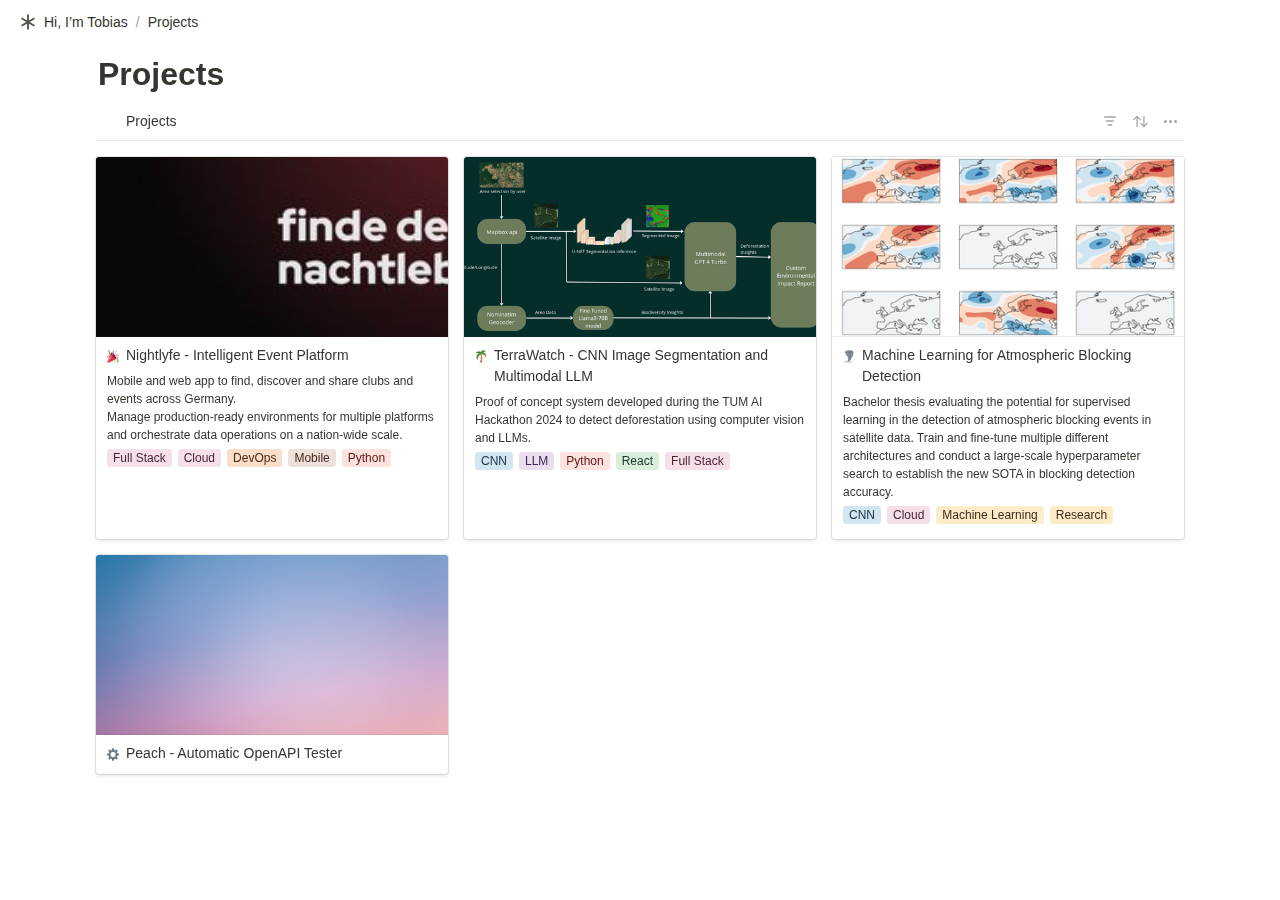
==== commit 7a505104: "publish: add cname to pipeline" ====
--- a/16e518f0285e4fb1b10b60442e8a190.html
+++ b/16e518f0285e4fb1b10b60442e8a190.html
@@ -1,4 +1,4 @@
-<html class="notion-html" lang="en" style="--full-viewport-height: 493px;"><head lang="en"><meta charset="utf-8"/><meta content="width=device-width,height=device-height,initial-scale=1,maximum-scale=1,user-scalable=no,viewport-fit=cover" name="viewport"/><title>Case studies</title><noscript><meta content="0;url=https://www.notion.so/disabled-javascript.html" http-equiv="refresh"/></noscript><meta content="en_US" property="og:locale"/><link href="/images/favicon.ico" rel="shortcut icon" type="image/x-icon"/><link href="/images/logo-ios.png" rel="apple-touch-icon"/><meta content="yes" name="apple-mobile-web-app-capable"/><meta content="telephone=no" name="format-detection"/><meta content="no" name="msapplication-tap-highlight"/><link href="assets/906c0cfd9fb05e64feb94e21e7caa3b95e559b39.css" media="print" rel="stylesheet"/><link href="assets/injection.css" rel="stylesheet"/><link href="assets/8acb0cca0d6461a19049f2eff7e3640e558d4a0f.css" rel="stylesheet"/></head><body class="notion-body"><style>body{background:#fff}body.dark{background:#191919}@keyframes startup-shimmer-animation{0%{transform:translateX(-100%) translateZ(0)}100%{transform:translateX(100%) translateZ(0)}}@keyframes startup-shimmer-fade-in{0%{opacity:0}100%{opacity:1}}@keyframes startup-spinner-rotate{0%{transform:rotate(0) translateZ(0)}100%{transform:rotate(360deg) translateZ(0)}}#initial-loading-spinner{position:fixed;height:100vh;width:100vw;z-index:-1;display:none;align-items:center;justify-content:center;opacity:.5}#initial-loading-spinner svg{height:24px;width:24px;animation:startup-spinner-rotate 1s linear infinite;transform-origin:center center;pointer-events:none}#skeleton{background:#fff;position:fixed;height:100vh;width:100vw;z-index:-1;display:none;overflow:hidden}#initial-loading-spinner.show,#skeleton.show{display:flex}body.dark #skeleton{background:#191919}.notion-front-page #skeleton,.notion-mobile #skeleton{display:none}#skeleton-sidebar{background-color:#fbfbfa;box-shadow:inset -1px 0 0 0 rgba(0,0,0,.025);display:flex;width:240px;flex-direction:column;padding:12px 14px;overflow:hidden}body.dark #skeleton-sidebar{background-color:#202020;box-shadow:inset -1px 0 0 0 rgba(255,255,255,.05)}#skeleton.isElectron #skeleton-sidebar{padding-top:46px}#skeleton .row{display:flex;margin-bottom:8px;align-items:center}#skeleton .row.fadein{animation:1s ease-in 0s 1 normal both running startup-shimmer-fade-in}#skeleton .chevron{width:12px;height:12px;display:block;margin-right:4px;fill:rgba(227,226,224,.5)}body.dark #skeleton .chevron{fill:#2f2f2f}.startup-shimmer{background:rgba(227,226,224,.5);overflow:hidden;position:relative}body.dark .startup-shimmer{background:#2f2f2f}.startup-shimmer::before{content:"";position:absolute;height:100%;width:100%;z-index:1;animation:1s linear infinite startup-shimmer-animation;background:linear-gradient(90deg,rgba(0,0,0,0) 0,rgba(0,0,0,.03) 50%,rgba(0,0,0,0) 100%)}body.dark .startup-shimmer::before{background:linear-gradient(90deg,transparent 0,rgba(86,86,86,.1) 50%,transparent 100%)}#skeleton .icon{width:20px;height:20px;border-radius:4px}#skeleton .text{height:10px;border-radius:10px}#skeleton .draggable{-webkit-app-region:drag;position:absolute;top:0;left:0;width:100%;height:36px;display:none}#skeleton.isElectron .draggable{display:block}</style><style id="scroll-properties">
+<html class="notion-html" lang="en" style="--full-viewport-height: 493px;"><head lang="en"><meta charset="utf-8"/><meta content="width=device-width,height=device-height,initial-scale=1,maximum-scale=1,user-scalable=no,viewport-fit=cover" name="viewport"/><title>Projects</title><noscript><meta content="0;url=https://www.notion.so/disabled-javascript.html" http-equiv="refresh"/></noscript><meta content="en_US" property="og:locale"/><link href="/images/favicon.ico" rel="shortcut icon" type="image/x-icon"/><link href="/images/logo-ios.png" rel="apple-touch-icon"/><meta content="yes" name="apple-mobile-web-app-capable"/><meta content="telephone=no" name="format-detection"/><meta content="no" name="msapplication-tap-highlight"/><link href="assets/906c0cfd9fb05e64feb94e21e7caa3b95e559b39.css" media="print" rel="stylesheet"/><link href="assets/injection.css" rel="stylesheet"/><link href="assets/8acb0cca0d6461a19049f2eff7e3640e558d4a0f.css" rel="stylesheet"/></head><body class="notion-body"><style>body{background:#fff}body.dark{background:#191919}@keyframes startup-shimmer-animation{0%{transform:translateX(-100%) translateZ(0)}100%{transform:translateX(100%) translateZ(0)}}@keyframes startup-shimmer-fade-in{0%{opacity:0}100%{opacity:1}}@keyframes startup-spinner-rotate{0%{transform:rotate(0) translateZ(0)}100%{transform:rotate(360deg) translateZ(0)}}#initial-loading-spinner{position:fixed;height:100vh;width:100vw;z-index:-1;display:none;align-items:center;justify-content:center;opacity:.5}#initial-loading-spinner svg{height:24px;width:24px;animation:startup-spinner-rotate 1s linear infinite;transform-origin:center center;pointer-events:none}#skeleton{background:#fff;position:fixed;height:100vh;width:100vw;z-index:-1;display:none;overflow:hidden}#initial-loading-spinner.show,#skeleton.show{display:flex}body.dark #skeleton{background:#191919}.notion-front-page #skeleton,.notion-mobile #skeleton{display:none}#skeleton-sidebar{background-color:#fbfbfa;box-shadow:inset -1px 0 0 0 rgba(0,0,0,.025);display:flex;width:240px;flex-direction:column;padding:12px 14px;overflow:hidden}body.dark #skeleton-sidebar{background-color:#202020;box-shadow:inset -1px 0 0 0 rgba(255,255,255,.05)}#skeleton.isElectron #skeleton-sidebar{padding-top:46px}#skeleton .row{display:flex;margin-bottom:8px;align-items:center}#skeleton .row.fadein{animation:1s ease-in 0s 1 normal both running startup-shimmer-fade-in}#skeleton .chevron{width:12px;height:12px;display:block;margin-right:4px;fill:rgba(227,226,224,.5)}body.dark #skeleton .chevron{fill:#2f2f2f}.startup-shimmer{background:rgba(227,226,224,.5);overflow:hidden;position:relative}body.dark .startup-shimmer{background:#2f2f2f}.startup-shimmer::before{content:"";position:absolute;height:100%;width:100%;z-index:1;animation:1s linear infinite startup-shimmer-animation;background:linear-gradient(90deg,rgba(0,0,0,0) 0,rgba(0,0,0,.03) 50%,rgba(0,0,0,0) 100%)}body.dark .startup-shimmer::before{background:linear-gradient(90deg,transparent 0,rgba(86,86,86,.1) 50%,transparent 100%)}#skeleton .icon{width:20px;height:20px;border-radius:4px}#skeleton .text{height:10px;border-radius:10px}#skeleton .draggable{-webkit-app-region:drag;position:absolute;top:0;left:0;width:100%;height:36px;display:none}#skeleton.isElectron .draggable{display:block}</style><style id="scroll-properties">
 			::-webkit-scrollbar {
 				width: 10px;
 				height: 10px;
@@ -68,4 +68,13 @@
 overflow: hidden;
 text-overflow: ellipsis;
 max-width: 160px;
-cursor: default">Hi, I’m Tobias</div></div></span></div><span style="margin-left: 2px; margin-right: 2px; color: rgba(55, 53, 47, 0.5);">/</span><div role="button" style="user-select: none; transition: background 20ms ease-in 0s; cursor: pointer; display: inline-flex; align-items: center; flex-shrink: 1; white-space: nowrap; height: 24px; border-radius: 4px; font-size: 14px; line-height: 1.2; min-width: 0px; padding-left: 6px; padding-right: 6px; color: rgb(55, 53, 47);" tabindex="0"><div class="notranslate" style="white-space: nowrap; overflow: hidden; text-overflow: ellipsis; max-width: 240px;">Case studies</div></div></div><div style="flex-grow: 1; flex-shrink: 1;"></div><div role="button" style="user-select: none; transition: background 20ms ease-in 0s; cursor: pointer; display: inline-flex; align-items: center; flex-shrink: 0; white-space: nowrap; height: 28px; border-radius: 4px; font-size: 14px; line-height: 1.2; min-width: 0px; padding-left: 8px; padding-right: 8px; color: rgb(55, 53, 47);" tabindex="0"><svg class="search" role="graphics-symbol" style="width: 14px; height: 14px; display: block; fill: inherit; flex-shrink: 0;" viewBox="0 0 16 16"><path d="M.281 6.438c0-.875.164-1.696.492-2.461a6.484 6.484 0 011.375-2.032A6.237 6.237 0 016.64.078 6.2 6.2 0 019.11.57c.77.328 1.447.787 2.03 1.375a6.374 6.374 0 011.368 2.032c.333.765.5 1.586.5 2.46 0 .688-.107 1.342-.32 1.961a6.28 6.28 0 01-.868 1.696l3.563 3.578c.11.104.19.226.242.367.057.14.086.29.086.445 0 .22-.05.417-.149.594a1.122 1.122 0 01-1 .57c-.156 0-.307-.028-.453-.086a1.058 1.058 0 01-.382-.25l-3.586-3.585c-.5.333-1.047.596-1.641.789a6.089 6.089 0 01-1.86.28 6.237 6.237 0 01-2.468-.491 6.4 6.4 0 01-2.024-1.367A6.509 6.509 0 01.773 8.913a6.256 6.256 0 01-.492-2.476zm1.664 0c0 .65.12 1.26.36 1.828a4.775 4.775 0 001.015 1.5c.433.427.933.763 1.5 1.007a4.548 4.548 0 001.82.368c.652 0 1.261-.123 1.829-.368a4.747 4.747 0 002.508-2.507 4.567 4.567 0 00.367-1.829c0-.645-.123-1.252-.367-1.82a4.776 4.776 0 00-1.016-1.5A4.578 4.578 0 008.469 2.11a4.567 4.567 0 00-1.828-.367c-.646 0-1.253.123-1.82.367a4.667 4.667 0 00-1.5 1.008c-.433.432-.772.932-1.016 1.5a4.633 4.633 0 00-.36 1.82z"></path></svg></div><div role="button" style="user-select: none; transition: background 20ms ease-in 0s; cursor: pointer; display: inline-flex; align-items: center; flex-shrink: 0; white-space: nowrap; height: 28px; border-radius: 4px; font-size: 14px; line-height: 1.2; min-width: 0px; padding-left: 8px; padding-right: 8px; color: rgb(55, 53, 47);" tabindex="0"><svg class="duplicate" role="graphics-symbol" style="width: 15px; height: 15px; display: block; fill: inherit; flex-shrink: 0;" viewBox="0 0 16 16"><path d="M2.83887 12.1523H4.00098V13.1846C4.00098 14.6406 4.75977 15.3994 6.24316 15.3994H13.1611C14.6377 15.3994 15.4033 14.6406 15.4033 13.1846V6.21191C15.4033 4.75586 14.6377 3.99707 13.1611 3.99707H11.999V2.96484C11.999 1.50879 11.2334 0.75 9.75684 0.75H2.83887C1.3623 0.75 0.59668 1.50195 0.59668 2.96484V9.93066C0.59668 11.3936 1.3623 12.1523 2.83887 12.1523ZM2.9209 10.8125C2.28516 10.8125 1.93652 10.4844 1.93652 9.82129V3.08105C1.93652 2.41797 2.28516 2.08301 2.9209 2.08301H9.68164C10.3105 2.08301 10.666 2.41797 10.666 3.08105V3.99707H6.24316C4.75977 3.99707 4.00098 4.75586 4.00098 6.21191V10.8125H2.9209ZM6.31836 14.0596C5.68262 14.0596 5.34082 13.7314 5.34082 13.0684V6.32812C5.34082 5.66504 5.68262 5.33691 6.31836 5.33691H13.0791C13.708 5.33691 14.0635 5.66504 14.0635 6.32812V13.0684C14.0635 13.7314 13.708 14.0596 13.0791 14.0596H6.31836Z"></path></svg></div><div aria-label="More actions" role="button" style="user-select: none; transition: background 20ms ease-in 0s; cursor: pointer; display: flex; align-items: center; justify-content: center; width: 32px; height: 28px; border-radius: 4px;" tabindex="0"><svg class="ellipsis" role="graphics-symbol" style="width: 18px; height: 18px; display: block; fill: inherit; flex-shrink: 0;" viewBox="0 0 16 16"><path d="M2.887 9.014c.273 0 .52-.064.738-.192.219-.132.394-.307.526-.526.133-.219.199-.46.199-.725 0-.405-.142-.747-.424-1.025a1.41 1.41 0 00-1.04-.417c-.264 0-.505.066-.724.198a1.412 1.412 0 00-.718 1.244c0 .265.064.506.192.725.132.219.307.394.526.526.219.128.46.192.725.192zm5.113 0a1.412 1.412 0 001.244-.718c.132-.219.198-.46.198-.725 0-.405-.14-.747-.423-1.025A1.386 1.386 0 008 6.129c-.264 0-.506.066-.725.198a1.412 1.412 0 00-.718 1.244c0 .265.064.506.192.725.132.219.308.394.526.526.22.128.46.192.725.192zm5.106 0c.265 0 .506-.064.725-.192.219-.132.394-.307.526-.526.133-.219.199-.46.199-.725 0-.405-.142-.747-.424-1.025a1.394 1.394 0 00-1.026-.417 1.474 1.474 0 00-1.265.718c-.127.218-.19.46-.19.724 0 .265.063.506.19.725.133.219.308.394.527.526.223.128.47.192.738.192z"></path></svg></div><div role="button" style="user-select: none; transition: background 20ms ease-in 0s; cursor: pointer; display: inline-flex; align-items: center; justify-content: center; white-space: nowrap; border-radius: 4px; height: 32px; padding: 0px 10px; font-size: 14px; line-height: 1.2; border: 1px solid rgba(55, 53, 47, 0.16); margin-left: 8px;" tabindex="0">Built with<svg class="notionLogo" role="graphics-symbol" style="width: 14px; height: 14px; display: block; fill: inherit; flex-shrink: 0; margin-left: 6px;" viewBox="0 0 120 126"><path d="M 20.6927 21.9315C 24.5836 25.0924 26.0432 24.8512 33.3492 24.3638L 102.228 20.2279C 103.689 20.2279 102.474 18.7705 101.987 18.5283L 90.5477 10.2586C 88.3558 8.55699 85.4356 6.60818 79.8387 7.09563L 13.1433 11.9602C 10.711 12.2014 10.2251 13.4175 11.1939 14.3924L 20.6927 21.9315ZM 24.8281 37.9835L 24.8281 110.456C 24.8281 114.351 26.7745 115.808 31.1553 115.567L 106.853 111.187C 111.236 110.946 111.724 108.267 111.724 105.103L 111.724 33.1169C 111.724 29.958 110.509 28.2544 107.826 28.4976L 28.721 33.1169C 25.8018 33.3622 24.8281 34.8225 24.8281 37.9835ZM 99.5567 41.8711C 100.042 44.0622 99.5567 46.2512 97.3618 46.4974L 93.7143 47.2241L 93.7143 100.728C 90.5477 102.43 87.6275 103.403 85.1942 103.403C 81.2983 103.403 80.3226 102.186 77.4044 98.54L 53.5471 61.087L 53.5471 97.3239L 61.0964 99.0275C 61.0964 99.0275 61.0964 103.403 55.0057 103.403L 38.2148 104.377C 37.727 103.403 38.2148 100.973 39.9179 100.486L 44.2996 99.2717L 44.2996 51.36L 38.2158 50.8725C 37.728 48.6815 38.9431 45.5225 42.3532 45.2773L 60.3661 44.0631L 85.1942 82.0036L 85.1942 48.4402L 78.864 47.7136C 78.3781 45.0351 80.3226 43.0902 82.7569 42.849L 99.5567 41.8711ZM 7.5434 5.39404L 76.9175 0.285276C 85.4366 -0.445402 87.6285 0.0440428 92.983 3.93368L 115.128 19.4982C 118.782 22.1747 120 22.9034 120 25.8211L 120 111.187C 120 116.537 118.051 119.701 111.237 120.185L 30.6734 125.05C 25.5584 125.294 23.124 124.565 20.4453 121.158L 4.13735 99.9994C 1.21516 96.1048 0 93.191 0 89.7819L 0 13.903C 0 9.5279 1.94945 5.8785 7.5434 5.39404Z"></path></svg></div></div></div><div style="width: calc(100% + 0px); user-select: none;"></div></header><main class="notion-frame" style="flex-grow: 0; flex-shrink: 1; display: flex; flex-direction: column; background: white; z-index: 1; height: calc(-44px + 100vh); max-height: 100%; position: relative; width: 780px;"><div style="display: contents;"><div class="notion-scroller vertical horizontal" style="z-index: 1; display: flex; flex-direction: column; flex-grow: 1; position: relative; overflow: auto; margin-right: 0px; margin-bottom: 0px;"><div style="position: absolute; top: 0px; left: 0px;"><div class="notion-selectable-hover-menu-item"></div></div><div style="width: 100%; display: flex; flex-direction: column; align-items: center; flex-shrink: 0; flex-grow: 0; position: sticky; left: 0px;"><div class="pseudoSelection" contenteditable="false" data-content-editable-void="true" style="user-select: none; --pseudoSelection--background: transparent; width: 100%; display: flex; flex-direction: column; align-items: center; flex-shrink: 0; flex-grow: 0; position: sticky; left: 0px; z-index: 2;"></div><div style="max-width: 100%; padding-left: calc(96px + env(safe-area-inset-left)); width: 100%;"><div class="notion-page-controls" style='display: flex; justify-content: flex-start; flex-wrap: wrap; margin-top: 4px; margin-bottom: 4px; margin-left: -1px; color: rgba(55, 53, 47, 0.5); font-family: ui-sans-serif, -apple-system, BlinkMacSystemFont, "Segoe UI", Helvetica, "Apple Color Emoji", Arial, sans-serif, "Segoe UI Emoji", "Segoe UI Symbol"; pointer-events: auto;'></div><div style="padding-right: calc(96px + env(safe-area-inset-right)); margin-bottom: 8px;"><div style="display: flex; align-items: flex-start;"><div><div class="notion-selectable notion-collection_view-block" data-block-id="16e518f0-285e-4fb1-b10b-60442e8a190a" style='color: rgb(55, 53, 47); font-weight: 700; line-height: 1.2; font-size: 32px; font-family: ui-sans-serif, -apple-system, BlinkMacSystemFont, "Segoe UI", Helvetica, "Apple Color Emoji", Arial, sans-serif, "Segoe UI Emoji", "Segoe UI Symbol"; cursor: text; display: flex; align-items: center;'><h1 contenteditable="false" data-content-editable-leaf="true" placeholder="Untitled" spellcheck="true" style="max-width: 100%; width: 100%; white-space: pre-wrap; word-break: break-word; caret-color: rgb(55, 53, 47); padding-top: 3px; padding-left: 2px; padding-right: 2px; font-size: 1em; font-weight: inherit; margin: 0px;">Case studies</h1></div><div style="margin-left: 4px;"></div></div></div></div></div></div><div contenteditable="false" data-content-editable-void="true" style="min-height: 40px; padding-left: 96px; padding-right: 96px; flex-shrink: 0; position: sticky; z-index: 86; left: 0px;"><div class="notion-selectable notion-collection_view-block" data-block-id="16e518f0-285e-4fb1-b10b-60442e8a190a"><div style="display: flex; align-items: center; height: 40px; box-shadow: rgb(233, 233, 231) 0px -1px 0px inset; left: 96px; width: 100%;"><div role="tablist" style="display: flex; align-items: center; height: 100%; flex-grow: 1;"><div class="notion-collection-view-tab-button" style="display: flex; align-items: center; background: none; height: 100%;"><div aria-selected="true" role="tab" style="user-select: none; transition: background 20ms ease-in 0s; cursor: pointer; display: flex; align-items: center; flex-shrink: 0; white-space: nowrap; height: 28px; border-radius: 4px; font-size: 14px; line-height: 1.2; min-width: 0px; padding-left: 8px; padding-right: 8px; color: rgb(55, 53, 47); font-weight: 500; max-width: 220px;" tabindex="0"><div style='width: 16px; height: 16px; transform: scale(1.2); mask: url("/icons/asterisk_gray.svg?mode=light") center center no-repeat; background-color: rgb(55, 53, 47); fill: rgb(55, 53, 47); margin-right: 6px;'></div><span style="white-space: nowrap; overflow: hidden; text-overflow: ellipsis; margin-top: 1px;">Projects</span></div></div></div><div style="display: flex; align-items: center; gap: 2px; opacity: 1;"><div style="position: relative;"><div aria-label="Filter" role="button" style="user-select: none; transition: background 20ms ease-in 0s; cursor: pointer; display: flex; align-items: center; justify-content: center; flex-shrink: 0; border-radius: 4px; height: 28px; width: 28px; padding: 6px; font-size: 14px; color: rgba(55, 53, 47, 0.45); fill: rgba(55, 53, 47, 0.45); font-weight: 400; line-height: 1;" tabindex="0"><svg class="filter" role="graphics-symbol" style="width: 16px; display: block; fill: rgba(55, 53, 47, 0.45); flex-shrink: 0;" viewBox="0 0 16 16"><path clip-rule="evenodd" d="M2 4C2 3.58579 2.33579 3.25 2.75 3.25H13.25C13.6642 3.25 14 3.58579 14 4C14 4.41421 13.6642 4.75 13.25 4.75H2.75C2.33579 4.75 2 4.41421 2 4Z" fill-rule="evenodd"></path><path clip-rule="evenodd" d="M3.75 8C3.75 7.58579 4.08579 7.25 4.5 7.25H11.5C11.9142 7.25 12.25 7.58579 12.25 8C12.25 8.41421 11.9142 8.75 11.5 8.75H4.5C4.08579 8.75 3.75 8.41421 3.75 8Z" fill-rule="evenodd"></path><path clip-rule="evenodd" d="M5.5 12C5.5 11.5858 5.83579 11.25 6.25 11.25H9.75C10.1642 11.25 10.5 11.5858 10.5 12C10.5 12.4142 10.1642 12.75 9.75 12.75H6.25C5.83579 12.75 5.5 12.4142 5.5 12Z" fill-rule="evenodd"></path></svg></div></div><div style="position: relative;"><div aria-label="Sort" role="button" style="user-select: none; transition: background 20ms ease-in 0s; cursor: pointer; display: flex; align-items: center; justify-content: center; flex-shrink: 0; border-radius: 4px; height: 28px; width: 28px; padding: 6px; font-size: 14px; color: rgba(55, 53, 47, 0.45); fill: rgba(55, 53, 47, 0.45); font-weight: 400; line-height: 1;" tabindex="0"><svg class="sortPadded" role="graphics-symbol" style="width: 21px; display: block; fill: rgba(55, 53, 47, 0.45); flex-shrink: 0;" viewBox="0 0 24 24"><path d="M7.50879 5.80273L4.06348 9.32324C3.92676 9.4668 3.83789 9.67188 3.83789 9.85645C3.83789 10.2803 4.13184 10.5674 4.54883 10.5674C4.75391 10.5674 4.91797 10.499 5.04785 10.3623L6.46289 8.89941L7.37891 7.83984L7.32422 9.30273V17.8477C7.32422 18.2715 7.625 18.5723 8.04199 18.5723C8.45898 18.5723 8.75977 18.2715 8.75977 17.8477V9.30273L8.70508 7.83984L9.62793 8.89941L11.0361 10.3623C11.166 10.499 11.3369 10.5674 11.5352 10.5674C11.9521 10.5674 12.2461 10.2803 12.2461 9.85645C12.2461 9.67188 12.1641 9.4668 12.0205 9.32324L8.58203 5.80273C8.28125 5.48828 7.80957 5.48145 7.50879 5.80273ZM16.4912 18.3398L19.9365 14.8057C20.0732 14.6689 20.1621 14.4639 20.1621 14.2793C20.1621 13.8555 19.8682 13.5684 19.4512 13.5684C19.2461 13.5684 19.082 13.6367 18.9453 13.7734L17.5371 15.2295L16.6211 16.2959L16.6758 14.833V6.28809C16.6758 5.87109 16.375 5.56348 15.958 5.56348C15.541 5.56348 15.2334 5.87109 15.2334 6.28809V14.833L15.2881 16.2959L14.3721 15.2295L12.9639 13.7734C12.8271 13.6367 12.6631 13.5684 12.4648 13.5684C12.0479 13.5684 11.7539 13.8555 11.7539 14.2793C11.7539 14.4639 11.8359 14.6689 11.9727 14.8057L15.418 18.3398C15.7188 18.6475 16.1904 18.6543 16.4912 18.3398Z"></path></svg></div></div><div aria-label="Search" role="button" style="user-select: none; transition: background 20ms ease-in 0s; cursor: pointer; display: flex; align-items: center; justify-content: center; flex-shrink: 0; border-radius: 4px; height: 28px; width: 28px; padding: 6px; font-size: 14px; color: rgba(55, 53, 47, 0.45); fill: rgba(55, 53, 47, 0.45); font-weight: 400; line-height: 1;" tabindex="0"><svg class="collectionSearch" role="graphics-symbol" style="width: 14px; display: block; fill: rgba(55, 53, 47, 0.45); flex-shrink: 0;" viewBox="0 0 16 16"><path d="M0 6.35938C0 9.86719 2.85156 12.7188 6.35938 12.7188C7.66406 12.7188 8.85938 12.3203 9.85938 11.6406L13.4531 15.2344C13.6719 15.4609 13.9766 15.5625 14.2812 15.5625C14.9453 15.5625 15.4219 15.0625 15.4219 14.4141C15.4219 14.1016 15.3125 13.8125 15.1016 13.5938L11.5312 10.0156C12.2734 8.99219 12.7188 7.72656 12.7188 6.35938C12.7188 2.85156 9.86719 0 6.35938 0C2.85156 0 0 2.85156 0 6.35938ZM1.65625 6.35938C1.65625 3.76562 3.75781 1.65625 6.35938 1.65625C8.95312 1.65625 11.0625 3.76562 11.0625 6.35938C11.0625 8.95312 8.95312 11.0625 6.35938 11.0625C3.75781 11.0625 1.65625 8.95312 1.65625 6.35938Z"></path></svg></div><div><div aria-label="Edit view layout, grouping and more..." class="notion-collection-edit-view" role="button" style="user-select: none; transition: background 20ms ease-in 0s; cursor: pointer; display: flex; align-items: center; justify-content: center; flex-shrink: 0; border-radius: 4px; height: 28px; width: 28px; padding: 6px; font-size: 14px; color: rgba(55, 53, 47, 0.45); fill: rgba(55, 53, 47, 0.45); font-weight: 400; line-height: 1;" tabindex="0"><svg class="dots" role="graphics-symbol" style="height: 3px; display: block; fill: rgba(55, 53, 47, 0.45); flex-shrink: 0;" viewBox="0 0 13 3"><g><path d="M3,1.5A1.5,1.5,0,1,1,1.5,0,1.5,1.5,0,0,1,3,1.5Z"></path><path d="M8,1.5A1.5,1.5,0,1,1,6.5,0,1.5,1.5,0,0,1,8,1.5Z"></path><path d="M13,1.5A1.5,1.5,0,1,1,11.5,0,1.5,1.5,0,0,1,13,1.5Z"></path></g></svg></div></div></div></div></div><div style="left: 96px; width: 100%;"></div></div><div contenteditable="false" data-content-editable-void="true" style="flex-grow: 1; flex-shrink: 0; display: flex; flex-direction: column; position: relative;"><div class="notion-scroller notion-collection-view-body" style="z-index: 1; flex-grow: 1; flex-shrink: 0; height: 100%; margin-right: 0px; margin-bottom: 0px;"><div class="notion-gallery-view" style="padding-bottom: 180px; padding-left: 96px; padding-right: 96px; min-width: calc(100% - 192px);"><div class="notion-selectable notion-collection_view-block" data-block-id="16e518f0-285e-4fb1-b10b-60442e8a190a"><div><div style="display: grid; position: relative; grid-template-columns: repeat(auto-fill, minmax(320px, 1fr)); gap: 16px; padding-top: 16px; padding-bottom: 4px;"><div style="width: 4px; position: absolute; top: 16px; bottom: 4px;"><div class="notion-selectable notion-collection_view-block" data-block-id="16e518f0-285e-4fb1-b10b-60442e8a190a" style="width: 100%; height: 100%;"></div></div><div class="notion-selectable notion-page-block notion-collection-item" data-block-id="346776dd-2d8a-4e31-9e2c-f1a88697066b"><a href="nightlyfe-intelligent-event-platform.html" rel="noopener noreferrer" role="link" style="display: flex; color: inherit; text-decoration: none; user-select: none; transition: background 100ms ease-out 0s; cursor: pointer; box-shadow: rgba(15, 15, 15, 0.1) 0px 0px 0px 1px, rgba(15, 15, 15, 0.1) 0px 2px 4px; border-radius: 3px; background: white; overflow: hidden; position: static; height: 100%; flex-direction: column;"><div style="position: relative; width: 100%;"><div style="width: 100%; cursor: inherit;"><div style="height: 180px; position: relative; pointer-events: none; overflow: hidden;"><div style="width: 100%; height: 100%;"><img loading="lazy" referrerpolicy="same-origin" src="assets/ba9fa6ceaa2d742032862c7ea1e6041d3db3de18.jpg" style="display: block; object-fit: cover; border-radius: 1px 1px 0px 0px; width: 100%; height: 180px; object-position: center 64.18%;"/></div><div style="position: absolute; left: 0px; right: 0px; bottom: 0px; border-bottom: 1px solid rgba(55, 53, 47, 0.09);"></div></div></div><div aria-hidden="true" style='background: rgba(0, 0, 0, 0.4); border-radius: 4px; color: white; font-size: 12px; font-family: ui-sans-serif, -apple-system, BlinkMacSystemFont, "Segoe UI", Helvetica, "Apple Color Emoji", Arial, sans-serif, "Segoe UI Emoji", "Segoe UI Symbol"; width: 180px; left: calc(50% - 90px); padding: 0.3em 1.5em; pointer-events: none; position: absolute; top: calc(50% - 10px); text-align: center; opacity: 0;'>Drag image to reposition</div><div style='color: rgba(55, 53, 47, 0.65); fill: rgba(55, 53, 47, 0.65); font-size: 12px; background: white; box-shadow: rgba(15, 15, 15, 0.1) 0px 0px 0px 1px, rgba(15, 15, 15, 0.1) 0px 2px 4px; display: flex; white-space: nowrap; border-radius: 4px; max-width: calc(100% - 16px); min-height: 24px; overflow: hidden; pointer-events: none; opacity: 0; font-family: ui-sans-serif, -apple-system, BlinkMacSystemFont, "Segoe UI", Helvetica, "Apple Color Emoji", Arial, sans-serif, "Segoe UI Emoji", "Segoe UI Symbol"; position: absolute; right: 8px; z-index: 2; top: 8px;'><div role="button" style="user-select: none; transition: background 20ms ease-in 0s; cursor: pointer; display: flex; align-items: center; justify-content: center; padding: 4px 6px; border-right: none; font-weight: 500; color: rgba(55, 53, 47, 0.65); fill: rgba(55, 53, 47, 0.65);" tabindex="0"><svg class="dots" role="graphics-symbol" style="width: 14px; height: 14px; display: block; fill: inherit; flex-shrink: 0;" viewBox="0 0 13 3"><g><path d="M3,1.5A1.5,1.5,0,1,1,1.5,0,1.5,1.5,0,0,1,3,1.5Z"></path><path d="M8,1.5A1.5,1.5,0,1,1,6.5,0,1.5,1.5,0,0,1,8,1.5Z"></path><path d="M13,1.5A1.5,1.5,0,1,1,11.5,0,1.5,1.5,0,0,1,13,1.5Z"></path></g></svg></div></div></div><div style="width: 100%; display: flex; padding: 8px 10px 6px; position: relative;"><div class="notion-record-icon notranslate" style="display: flex; align-items: center; justify-content: center; height: 18px; width: 18px; border-radius: 0.25em; flex-shrink: 0; float: left; margin-top: 2px; margin-right: 4px; margin-left: -2px;"><span role="img"><svg class="page" role="graphics-symbol" style="width: 16.2px; height: 16.2px; display: block; fill: rgb(145, 145, 142); flex-shrink: 0;" viewBox="0 0 16 16"><path d="M4.35645 15.4678H11.6367C13.0996 15.4678 13.8584 14.6953 13.8584 13.2256V7.02539C13.8584 6.0752 13.7354 5.6377 13.1406 5.03613L9.55176 1.38574C8.97754 0.804688 8.50586 0.667969 7.65137 0.667969H4.35645C2.89355 0.667969 2.13477 1.44043 2.13477 2.91016V13.2256C2.13477 14.7021 2.89355 15.4678 4.35645 15.4678ZM4.46582 14.1279C3.80273 14.1279 3.47461 13.7793 3.47461 13.1436V2.99219C3.47461 2.36328 3.80273 2.00781 4.46582 2.00781H7.37793V5.75391C7.37793 6.73145 7.86328 7.20312 8.83398 7.20312H12.5186V13.1436C12.5186 13.7793 12.1836 14.1279 11.5205 14.1279H4.46582ZM8.95703 6.02734C8.67676 6.02734 8.56055 5.9043 8.56055 5.62402V2.19238L12.334 6.02734H8.95703ZM10.4336 9.00098H5.42969C5.16992 9.00098 4.98535 9.19238 4.98535 9.43164C4.98535 9.67773 5.16992 9.86914 5.42969 9.86914H10.4336C10.6797 9.86914 10.8643 9.67773 10.8643 9.43164C10.8643 9.19238 10.6797 9.00098 10.4336 9.00098ZM10.4336 11.2979H5.42969C5.16992 11.2979 4.98535 11.4893 4.98535 11.7354C4.98535 11.9746 5.16992 12.1592 5.42969 12.1592H10.4336C10.6797 12.1592 10.8643 11.9746 10.8643 11.7354C10.8643 11.4893 10.6797 11.2979 10.4336 11.2979Z"></path></svg></span></div><div contenteditable="false" data-content-editable-leaf="true" placeholder="Untitled" spellcheck="true" style="max-width: 100%; width: auto; white-space: pre-wrap; word-break: break-word; caret-color: rgb(55, 53, 47); font-size: 14px; line-height: 1.5; min-height: 21px; font-weight: 500; pointer-events: none;">Nightlyfe - <span class="notion-enable-hover" data-token-index="1" style="text-decoration:none;color:inherit">Intelligent Event Platform</span></div></div><div style="padding-top: 0px; padding-bottom: 10px;"><div style="position: relative; display: flex; overflow: hidden; align-items: center; border-radius: 5px; margin: 0px 6px 2px; padding: 0px 5px; font-size: 12px; min-height: 24px; white-space: normal; min-width: fit-content; width: fit-content;"><div style="line-height: 1.5; white-space: pre-wrap; word-break: break-word; overflow: hidden;"><span>Mobile and web app to find, discover and share clubs and events across Germany.</span></div></div><div style="position: relative; display: flex; overflow: hidden; align-items: center; border-radius: 5px; margin: 0px 6px 2px; padding: 0px 5px; font-size: 12px; min-height: 24px; white-space: normal; min-width: fit-content; width: fit-content;"><div style="display: flex; min-width: 0px; flex-shrink: 0; flex-wrap: wrap; width: 100%; gap: 4px 6px;"><div style="display: flex; align-items: center; flex-shrink: 0; min-width: 0px; max-width: 100%; height: 18px; border-radius: 3px; padding-left: 6px; padding-right: 6px; font-size: 12px; line-height: 120%; color: rgb(76, 35, 55); background: rgb(245, 224, 233); margin: 0px; white-space: nowrap; overflow: hidden; text-overflow: ellipsis;"><div style="white-space: nowrap; overflow: hidden; text-overflow: ellipsis; display: inline-flex; align-items: center; height: 18px; line-height: 18px;"><span style="white-space: nowrap; overflow: hidden; text-overflow: ellipsis;">Full Stack</span></div></div><div style="display: flex; align-items: center; flex-shrink: 0; min-width: 0px; max-width: 100%; height: 18px; border-radius: 3px; padding-left: 6px; padding-right: 6px; font-size: 12px; line-height: 120%; color: rgb(76, 35, 55); background: rgb(245, 224, 233); margin: 0px; white-space: nowrap; overflow: hidden; text-overflow: ellipsis;"><div style="white-space: nowrap; overflow: hidden; text-overflow: ellipsis; display: inline-flex; align-items: center; height: 18px; line-height: 18px;"><span style="white-space: nowrap; overflow: hidden; text-overflow: ellipsis;">Cloud</span></div></div><div style="display: flex; align-items: center; flex-shrink: 0; min-width: 0px; max-width: 100%; height: 18px; border-radius: 3px; padding-left: 6px; padding-right: 6px; font-size: 12px; line-height: 120%; color: rgb(73, 41, 14); background: rgb(250, 222, 201); margin: 0px; white-space: nowrap; overflow: hidden; text-overflow: ellipsis;"><div style="white-space: nowrap; overflow: hidden; text-overflow: ellipsis; display: inline-flex; align-items: center; height: 18px; line-height: 18px;"><span style="white-space: nowrap; overflow: hidden; text-overflow: ellipsis;">DevOps</span></div></div></div></div></div></a></div><div class="notion-selectable notion-page-block notion-collection-item" data-block-id="5c9cba1c-ddb9-473b-9b67-d06f1c8df39f"><a href="terrawatch-machine-learning-for-deforestation-detection.html" rel="noopener noreferrer" role="link" style="display: flex; color: inherit; text-decoration: none; user-select: none; transition: background 100ms ease-out 0s; cursor: pointer; box-shadow: rgba(15, 15, 15, 0.1) 0px 0px 0px 1px, rgba(15, 15, 15, 0.1) 0px 2px 4px; border-radius: 3px; background: white; overflow: hidden; position: static; height: 100%; flex-direction: column;"><div style="position: relative; width: 100%;"><div style="width: 100%; cursor: inherit;"><div style="height: 180px; position: relative; pointer-events: none; overflow: hidden;"><div style="width: 100%; height: 100%;"><img loading="lazy" referrerpolicy="same-origin" src="assets/ace44e53ddca4cae9a840a040066e802d2cf7a4a.jpg" style="display: block; object-fit: cover; border-radius: 1px 1px 0px 0px; width: 100%; height: 180px; object-position: center 50%;"/></div><div style="position: absolute; left: 0px; right: 0px; bottom: 0px; border-bottom: 1px solid rgba(55, 53, 47, 0.09);"></div></div></div><div aria-hidden="true" style='background: rgba(0, 0, 0, 0.4); border-radius: 4px; color: white; font-size: 12px; font-family: ui-sans-serif, -apple-system, BlinkMacSystemFont, "Segoe UI", Helvetica, "Apple Color Emoji", Arial, sans-serif, "Segoe UI Emoji", "Segoe UI Symbol"; width: 180px; left: calc(50% - 90px); padding: 0.3em 1.5em; pointer-events: none; position: absolute; top: calc(50% - 10px); text-align: center; opacity: 0;'>Drag image to reposition</div><div style='color: rgba(55, 53, 47, 0.65); fill: rgba(55, 53, 47, 0.65); font-size: 12px; background: white; box-shadow: rgba(15, 15, 15, 0.1) 0px 0px 0px 1px, rgba(15, 15, 15, 0.1) 0px 2px 4px; display: flex; white-space: nowrap; border-radius: 4px; max-width: calc(100% - 16px); min-height: 24px; overflow: hidden; pointer-events: none; opacity: 0; font-family: ui-sans-serif, -apple-system, BlinkMacSystemFont, "Segoe UI", Helvetica, "Apple Color Emoji", Arial, sans-serif, "Segoe UI Emoji", "Segoe UI Symbol"; position: absolute; right: 8px; z-index: 2; top: 8px;'><div role="button" style="user-select: none; transition: background 20ms ease-in 0s; cursor: pointer; display: flex; align-items: center; justify-content: center; padding: 4px 6px; border-right: none; font-weight: 500; color: rgba(55, 53, 47, 0.65); fill: rgba(55, 53, 47, 0.65);" tabindex="0"><svg class="dots" role="graphics-symbol" style="width: 14px; height: 14px; display: block; fill: inherit; flex-shrink: 0;" viewBox="0 0 13 3"><g><path d="M3,1.5A1.5,1.5,0,1,1,1.5,0,1.5,1.5,0,0,1,3,1.5Z"></path><path d="M8,1.5A1.5,1.5,0,1,1,6.5,0,1.5,1.5,0,0,1,8,1.5Z"></path><path d="M13,1.5A1.5,1.5,0,1,1,11.5,0,1.5,1.5,0,0,1,13,1.5Z"></path></g></svg></div></div></div><div style="width: 100%; display: flex; padding: 8px 10px 10px; position: relative;"><div class="notion-record-icon notranslate" style="display: flex; align-items: center; justify-content: center; height: 18px; width: 18px; border-radius: 0.25em; flex-shrink: 0; float: left; margin-top: 2px; margin-right: 4px; margin-left: -2px;"><span role="img"><svg class="page" role="graphics-symbol" style="width: 16.2px; height: 16.2px; display: block; fill: rgb(145, 145, 142); flex-shrink: 0;" viewBox="0 0 16 16"><path d="M4.35645 15.4678H11.6367C13.0996 15.4678 13.8584 14.6953 13.8584 13.2256V7.02539C13.8584 6.0752 13.7354 5.6377 13.1406 5.03613L9.55176 1.38574C8.97754 0.804688 8.50586 0.667969 7.65137 0.667969H4.35645C2.89355 0.667969 2.13477 1.44043 2.13477 2.91016V13.2256C2.13477 14.7021 2.89355 15.4678 4.35645 15.4678ZM4.46582 14.1279C3.80273 14.1279 3.47461 13.7793 3.47461 13.1436V2.99219C3.47461 2.36328 3.80273 2.00781 4.46582 2.00781H7.37793V5.75391C7.37793 6.73145 7.86328 7.20312 8.83398 7.20312H12.5186V13.1436C12.5186 13.7793 12.1836 14.1279 11.5205 14.1279H4.46582ZM8.95703 6.02734C8.67676 6.02734 8.56055 5.9043 8.56055 5.62402V2.19238L12.334 6.02734H8.95703ZM10.4336 9.00098H5.42969C5.16992 9.00098 4.98535 9.19238 4.98535 9.43164C4.98535 9.67773 5.16992 9.86914 5.42969 9.86914H10.4336C10.6797 9.86914 10.8643 9.67773 10.8643 9.43164C10.8643 9.19238 10.6797 9.00098 10.4336 9.00098ZM10.4336 11.2979H5.42969C5.16992 11.2979 4.98535 11.4893 4.98535 11.7354C4.98535 11.9746 5.16992 12.1592 5.42969 12.1592H10.4336C10.6797 12.1592 10.8643 11.9746 10.8643 11.7354C10.8643 11.4893 10.6797 11.2979 10.4336 11.2979Z"></path></svg></span></div><div contenteditable="false" data-content-editable-leaf="true" placeholder="Untitled" spellcheck="true" style="max-width: 100%; width: auto; white-space: pre-wrap; word-break: break-word; caret-color: rgb(55, 53, 47); font-size: 14px; line-height: 1.5; min-height: 21px; font-weight: 500; pointer-events: none;">TerraWatch - Machine Learning for Deforestation Detection</div></div></a></div><div class="notion-selectable notion-page-block notion-collection-item" data-block-id="f8e71168-0f3b-4cc9-8fdf-f50b96af6232"><a href="peach-automatic-openapi-tester.html" rel="noopener noreferrer" role="link" style="display: flex; color: inherit; text-decoration: none; user-select: none; transition: background 100ms ease-out 0s; cursor: pointer; box-shadow: rgba(15, 15, 15, 0.1) 0px 0px 0px 1px, rgba(15, 15, 15, 0.1) 0px 2px 4px; border-radius: 3px; background: white; overflow: hidden; position: static; height: 100%; flex-direction: column;"><div style="position: relative; width: 100%;"><div style="width: 100%; cursor: inherit;"><div style="height: 180px; position: relative; pointer-events: none; overflow: hidden;"><div style="width: 100%; height: 100%;"><img loading="lazy" referrerpolicy="same-origin" src="assets/ace44e53ddca4cae9a840a040066e802d2cf7a4a.jpg" style="display: block; object-fit: cover; border-radius: 1px 1px 0px 0px; width: 100%; height: 180px; object-position: center 50%;"/></div><div style="position: absolute; left: 0px; right: 0px; bottom: 0px; border-bottom: 1px solid rgba(55, 53, 47, 0.09);"></div></div></div><div aria-hidden="true" style='background: rgba(0, 0, 0, 0.4); border-radius: 4px; color: white; font-size: 12px; font-family: ui-sans-serif, -apple-system, BlinkMacSystemFont, "Segoe UI", Helvetica, "Apple Color Emoji", Arial, sans-serif, "Segoe UI Emoji", "Segoe UI Symbol"; width: 180px; left: calc(50% - 90px); padding: 0.3em 1.5em; pointer-events: none; position: absolute; top: calc(50% - 10px); text-align: center; opacity: 0;'>Drag image to reposition</div><div style='color: rgba(55, 53, 47, 0.65); fill: rgba(55, 53, 47, 0.65); font-size: 12px; background: white; box-shadow: rgba(15, 15, 15, 0.1) 0px 0px 0px 1px, rgba(15, 15, 15, 0.1) 0px 2px 4px; display: flex; white-space: nowrap; border-radius: 4px; max-width: calc(100% - 16px); min-height: 24px; overflow: hidden; pointer-events: none; opacity: 0; font-family: ui-sans-serif, -apple-system, BlinkMacSystemFont, "Segoe UI", Helvetica, "Apple Color Emoji", Arial, sans-serif, "Segoe UI Emoji", "Segoe UI Symbol"; position: absolute; right: 8px; z-index: 2; top: 8px;'><div role="button" style="user-select: none; transition: background 20ms ease-in 0s; cursor: pointer; display: flex; align-items: center; justify-content: center; padding: 4px 6px; border-right: none; font-weight: 500; color: rgba(55, 53, 47, 0.65); fill: rgba(55, 53, 47, 0.65);" tabindex="0"><svg class="dots" role="graphics-symbol" style="width: 14px; height: 14px; display: block; fill: inherit; flex-shrink: 0;" viewBox="0 0 13 3"><g><path d="M3,1.5A1.5,1.5,0,1,1,1.5,0,1.5,1.5,0,0,1,3,1.5Z"></path><path d="M8,1.5A1.5,1.5,0,1,1,6.5,0,1.5,1.5,0,0,1,8,1.5Z"></path><path d="M13,1.5A1.5,1.5,0,1,1,11.5,0,1.5,1.5,0,0,1,13,1.5Z"></path></g></svg></div></div></div><div style="width: 100%; display: flex; padding: 8px 10px 10px; position: relative;"><div class="notion-record-icon notranslate" style="display: flex; align-items: center; justify-content: center; height: 18px; width: 18px; border-radius: 0.25em; flex-shrink: 0; float: left; margin-top: 2px; margin-right: 4px; margin-left: -2px;"><span role="img"><svg class="page" role="graphics-symbol" style="width: 16.2px; height: 16.2px; display: block; fill: rgb(145, 145, 142); flex-shrink: 0;" viewBox="0 0 16 16"><path d="M4.35645 15.4678H11.6367C13.0996 15.4678 13.8584 14.6953 13.8584 13.2256V7.02539C13.8584 6.0752 13.7354 5.6377 13.1406 5.03613L9.55176 1.38574C8.97754 0.804688 8.50586 0.667969 7.65137 0.667969H4.35645C2.89355 0.667969 2.13477 1.44043 2.13477 2.91016V13.2256C2.13477 14.7021 2.89355 15.4678 4.35645 15.4678ZM4.46582 14.1279C3.80273 14.1279 3.47461 13.7793 3.47461 13.1436V2.99219C3.47461 2.36328 3.80273 2.00781 4.46582 2.00781H7.37793V5.75391C7.37793 6.73145 7.86328 7.20312 8.83398 7.20312H12.5186V13.1436C12.5186 13.7793 12.1836 14.1279 11.5205 14.1279H4.46582ZM8.95703 6.02734C8.67676 6.02734 8.56055 5.9043 8.56055 5.62402V2.19238L12.334 6.02734H8.95703ZM10.4336 9.00098H5.42969C5.16992 9.00098 4.98535 9.19238 4.98535 9.43164C4.98535 9.67773 5.16992 9.86914 5.42969 9.86914H10.4336C10.6797 9.86914 10.8643 9.67773 10.8643 9.43164C10.8643 9.19238 10.6797 9.00098 10.4336 9.00098ZM10.4336 11.2979H5.42969C5.16992 11.2979 4.98535 11.4893 4.98535 11.7354C4.98535 11.9746 5.16992 12.1592 5.42969 12.1592H10.4336C10.6797 12.1592 10.8643 11.9746 10.8643 11.7354C10.8643 11.4893 10.6797 11.2979 10.4336 11.2979Z"></path></svg></span></div><div contenteditable="false" data-content-editable-leaf="true" placeholder="Untitled" spellcheck="true" style="max-width: 100%; width: auto; white-space: pre-wrap; word-break: break-word; caret-color: rgb(55, 53, 47); font-size: 14px; line-height: 1.5; min-height: 21px; font-weight: 500; pointer-events: none;">Peach - Automatic OpenAPI Tester</div></div></a></div><div class="notion-selectable notion-page-block notion-collection-item" data-block-id="d158991e-0e9d-4eff-b840-4e779608e6d4"><a href="machine-learning-for-atmospheric-blocking-detection.html" rel="noopener noreferrer" role="link" style="display: flex; color: inherit; text-decoration: none; user-select: none; transition: background 100ms ease-out 0s; cursor: pointer; box-shadow: rgba(15, 15, 15, 0.1) 0px 0px 0px 1px, rgba(15, 15, 15, 0.1) 0px 2px 4px; border-radius: 3px; background: white; overflow: hidden; position: static; height: 100%; flex-direction: column;"><div style="position: relative; width: 100%;"><div style="width: 100%; cursor: inherit;"><div style="height: 180px; position: relative; pointer-events: none; overflow: hidden;"><div style="width: 100%; height: 100%;"><img loading="lazy" referrerpolicy="same-origin" src="assets/ace44e53ddca4cae9a840a040066e802d2cf7a4a.jpg" style="display: block; object-fit: cover; border-radius: 1px 1px 0px 0px; width: 100%; height: 180px; object-position: center 50%;"/></div><div style="position: absolute; left: 0px; right: 0px; bottom: 0px; border-bottom: 1px solid rgba(55, 53, 47, 0.09);"></div></div></div><div aria-hidden="true" style='background: rgba(0, 0, 0, 0.4); border-radius: 4px; color: white; font-size: 12px; font-family: ui-sans-serif, -apple-system, BlinkMacSystemFont, "Segoe UI", Helvetica, "Apple Color Emoji", Arial, sans-serif, "Segoe UI Emoji", "Segoe UI Symbol"; width: 180px; left: calc(50% - 90px); padding: 0.3em 1.5em; pointer-events: none; position: absolute; top: calc(50% - 10px); text-align: center; opacity: 0;'>Drag image to reposition</div><div style='color: rgba(55, 53, 47, 0.65); fill: rgba(55, 53, 47, 0.65); font-size: 12px; background: white; box-shadow: rgba(15, 15, 15, 0.1) 0px 0px 0px 1px, rgba(15, 15, 15, 0.1) 0px 2px 4px; display: flex; white-space: nowrap; border-radius: 4px; max-width: calc(100% - 16px); min-height: 24px; overflow: hidden; pointer-events: none; opacity: 0; font-family: ui-sans-serif, -apple-system, BlinkMacSystemFont, "Segoe UI", Helvetica, "Apple Color Emoji", Arial, sans-serif, "Segoe UI Emoji", "Segoe UI Symbol"; position: absolute; right: 8px; z-index: 2; top: 8px;'><div role="button" style="user-select: none; transition: background 20ms ease-in 0s; cursor: pointer; display: flex; align-items: center; justify-content: center; padding: 4px 6px; border-right: none; font-weight: 500; color: rgba(55, 53, 47, 0.65); fill: rgba(55, 53, 47, 0.65);" tabindex="0"><svg class="dots" role="graphics-symbol" style="width: 14px; height: 14px; display: block; fill: inherit; flex-shrink: 0;" viewBox="0 0 13 3"><g><path d="M3,1.5A1.5,1.5,0,1,1,1.5,0,1.5,1.5,0,0,1,3,1.5Z"></path><path d="M8,1.5A1.5,1.5,0,1,1,6.5,0,1.5,1.5,0,0,1,8,1.5Z"></path><path d="M13,1.5A1.5,1.5,0,1,1,11.5,0,1.5,1.5,0,0,1,13,1.5Z"></path></g></svg></div></div></div><div style="width: 100%; display: flex; padding: 8px 10px 10px; position: relative;"><div class="notion-record-icon notranslate" style="display: flex; align-items: center; justify-content: center; height: 18px; width: 18px; border-radius: 0.25em; flex-shrink: 0; float: left; margin-top: 2px; margin-right: 4px; margin-left: -2px;"><span role="img"><svg class="page" role="graphics-symbol" style="width: 16.2px; height: 16.2px; display: block; fill: rgb(145, 145, 142); flex-shrink: 0;" viewBox="0 0 16 16"><path d="M4.35645 15.4678H11.6367C13.0996 15.4678 13.8584 14.6953 13.8584 13.2256V7.02539C13.8584 6.0752 13.7354 5.6377 13.1406 5.03613L9.55176 1.38574C8.97754 0.804688 8.50586 0.667969 7.65137 0.667969H4.35645C2.89355 0.667969 2.13477 1.44043 2.13477 2.91016V13.2256C2.13477 14.7021 2.89355 15.4678 4.35645 15.4678ZM4.46582 14.1279C3.80273 14.1279 3.47461 13.7793 3.47461 13.1436V2.99219C3.47461 2.36328 3.80273 2.00781 4.46582 2.00781H7.37793V5.75391C7.37793 6.73145 7.86328 7.20312 8.83398 7.20312H12.5186V13.1436C12.5186 13.7793 12.1836 14.1279 11.5205 14.1279H4.46582ZM8.95703 6.02734C8.67676 6.02734 8.56055 5.9043 8.56055 5.62402V2.19238L12.334 6.02734H8.95703ZM10.4336 9.00098H5.42969C5.16992 9.00098 4.98535 9.19238 4.98535 9.43164C4.98535 9.67773 5.16992 9.86914 5.42969 9.86914H10.4336C10.6797 9.86914 10.8643 9.67773 10.8643 9.43164C10.8643 9.19238 10.6797 9.00098 10.4336 9.00098ZM10.4336 11.2979H5.42969C5.16992 11.2979 4.98535 11.4893 4.98535 11.7354C4.98535 11.9746 5.16992 12.1592 5.42969 12.1592H10.4336C10.6797 12.1592 10.8643 11.9746 10.8643 11.7354C10.8643 11.4893 10.6797 11.2979 10.4336 11.2979Z"></path></svg></span></div><div contenteditable="false" data-content-editable-leaf="true" placeholder="Untitled" spellcheck="true" style="max-width: 100%; width: auto; white-space: pre-wrap; word-break: break-word; caret-color: rgb(55, 53, 47); font-size: 14px; line-height: 1.5; min-height: 21px; font-weight: 500; pointer-events: none;">Machine Learning for Atmospheric Blocking Detection</div></div></a></div></div></div></div><div></div></div></div></div><div class="notion-presence-container" style="position: absolute; top: 0px; left: 0px; z-index: 89;"><div></div></div></div></div></main></div><div aria-hidden="true" aria-label="Side Peek" class="notion-peek-renderer" role="region" style="position: fixed; top: 0px; right: 0px; bottom: 0px; width: 430px; z-index: 109; transform: translateX(430px) translateZ(0px);"></div></div></div></div></div><iframe aria-hidden="true" referrerpolicy="no-referrer" sandbox="allow-scripts allow-same-origin" src="https://aif.notion.so/aif-production.html" style="position: absolute; opacity: 0; width: 1px; height: 1px; top: 0; left: 0; border: none; display: block; z-index: -1;" tabindex="-1"></iframe><script src="assets/injection.js" type="text/javascript"></script><div style="position: absolute; left: 0px; top: 0px; pointer-events: none; opacity: 0; font-size: 14px; font-weight: 500;">Projects</div></body></html>+cursor: default">Hi, I’m Tobias</div></div></span></div><span style="margin-left: 2px; margin-right: 2px; color: rgba(55, 53, 47, 0.5);">/</span><div role="button" style="user-select: none; transition: background 20ms ease-in 0s; cursor: pointer; display: inline-flex; align-items: center; flex-shrink: 1; white-space: nowrap; height: 24px; border-radius: 4px; font-size: 14px; line-height: 1.2; min-width: 0px; padding-left: 6px; padding-right: 6px; color: rgb(55, 53, 47);" tabindex="0"><div class="notranslate" style="white-space: nowrap; overflow: hidden; text-overflow: ellipsis; max-width: 240px;">Projects</div></div></div><div style="flex-grow: 1; flex-shrink: 1;"></div><div role="button" style="user-select: none; transition: background 20ms ease-in 0s; cursor: pointer; display: inline-flex; align-items: center; flex-shrink: 0; white-space: nowrap; height: 28px; border-radius: 4px; font-size: 14px; line-height: 1.2; min-width: 0px; padding-left: 8px; padding-right: 8px; color: rgb(55, 53, 47);" tabindex="0"><svg class="search" role="graphics-symbol" style="width: 14px; height: 14px; display: block; fill: inherit; flex-shrink: 0;" viewBox="0 0 16 16"><path d="M.281 6.438c0-.875.164-1.696.492-2.461a6.484 6.484 0 011.375-2.032A6.237 6.237 0 016.64.078 6.2 6.2 0 019.11.57c.77.328 1.447.787 2.03 1.375a6.374 6.374 0 011.368 2.032c.333.765.5 1.586.5 2.46 0 .688-.107 1.342-.32 1.961a6.28 6.28 0 01-.868 1.696l3.563 3.578c.11.104.19.226.242.367.057.14.086.29.086.445 0 .22-.05.417-.149.594a1.122 1.122 0 01-1 .57c-.156 0-.307-.028-.453-.086a1.058 1.058 0 01-.382-.25l-3.586-3.585c-.5.333-1.047.596-1.641.789a6.089 6.089 0 01-1.86.28 6.237 6.237 0 01-2.468-.491 6.4 6.4 0 01-2.024-1.367A6.509 6.509 0 01.773 8.913a6.256 6.256 0 01-.492-2.476zm1.664 0c0 .65.12 1.26.36 1.828a4.775 4.775 0 001.015 1.5c.433.427.933.763 1.5 1.007a4.548 4.548 0 001.82.368c.652 0 1.261-.123 1.829-.368a4.747 4.747 0 002.508-2.507 4.567 4.567 0 00.367-1.829c0-.645-.123-1.252-.367-1.82a4.776 4.776 0 00-1.016-1.5A4.578 4.578 0 008.469 2.11a4.567 4.567 0 00-1.828-.367c-.646 0-1.253.123-1.82.367a4.667 4.667 0 00-1.5 1.008c-.433.432-.772.932-1.016 1.5a4.633 4.633 0 00-.36 1.82z"></path></svg></div><div role="button" style="user-select: none; transition: background 20ms ease-in 0s; cursor: pointer; display: inline-flex; align-items: center; flex-shrink: 0; white-space: nowrap; height: 28px; border-radius: 4px; font-size: 14px; line-height: 1.2; min-width: 0px; padding-left: 8px; padding-right: 8px; color: rgb(55, 53, 47);" tabindex="0"><svg class="duplicate" role="graphics-symbol" style="width: 15px; height: 15px; display: block; fill: inherit; flex-shrink: 0;" viewBox="0 0 16 16"><path d="M2.83887 12.1523H4.00098V13.1846C4.00098 14.6406 4.75977 15.3994 6.24316 15.3994H13.1611C14.6377 15.3994 15.4033 14.6406 15.4033 13.1846V6.21191C15.4033 4.75586 14.6377 3.99707 13.1611 3.99707H11.999V2.96484C11.999 1.50879 11.2334 0.75 9.75684 0.75H2.83887C1.3623 0.75 0.59668 1.50195 0.59668 2.96484V9.93066C0.59668 11.3936 1.3623 12.1523 2.83887 12.1523ZM2.9209 10.8125C2.28516 10.8125 1.93652 10.4844 1.93652 9.82129V3.08105C1.93652 2.41797 2.28516 2.08301 2.9209 2.08301H9.68164C10.3105 2.08301 10.666 2.41797 10.666 3.08105V3.99707H6.24316C4.75977 3.99707 4.00098 4.75586 4.00098 6.21191V10.8125H2.9209ZM6.31836 14.0596C5.68262 14.0596 5.34082 13.7314 5.34082 13.0684V6.32812C5.34082 5.66504 5.68262 5.33691 6.31836 5.33691H13.0791C13.708 5.33691 14.0635 5.66504 14.0635 6.32812V13.0684C14.0635 13.7314 13.708 14.0596 13.0791 14.0596H6.31836Z"></path></svg></div><div aria-label="More actions" role="button" style="user-select: none; transition: background 20ms ease-in 0s; cursor: pointer; display: flex; align-items: center; justify-content: center; width: 32px; height: 28px; border-radius: 4px;" tabindex="0"><svg class="ellipsis" role="graphics-symbol" style="width: 18px; height: 18px; display: block; fill: inherit; flex-shrink: 0;" viewBox="0 0 16 16"><path d="M2.887 9.014c.273 0 .52-.064.738-.192.219-.132.394-.307.526-.526.133-.219.199-.46.199-.725 0-.405-.142-.747-.424-1.025a1.41 1.41 0 00-1.04-.417c-.264 0-.505.066-.724.198a1.412 1.412 0 00-.718 1.244c0 .265.064.506.192.725.132.219.307.394.526.526.219.128.46.192.725.192zm5.113 0a1.412 1.412 0 001.244-.718c.132-.219.198-.46.198-.725 0-.405-.14-.747-.423-1.025A1.386 1.386 0 008 6.129c-.264 0-.506.066-.725.198a1.412 1.412 0 00-.718 1.244c0 .265.064.506.192.725.132.219.308.394.526.526.22.128.46.192.725.192zm5.106 0c.265 0 .506-.064.725-.192.219-.132.394-.307.526-.526.133-.219.199-.46.199-.725 0-.405-.142-.747-.424-1.025a1.394 1.394 0 00-1.026-.417 1.474 1.474 0 00-1.265.718c-.127.218-.19.46-.19.724 0 .265.063.506.19.725.133.219.308.394.527.526.223.128.47.192.738.192z"></path></svg></div><div role="button" style="user-select: none; transition: background 20ms ease-in 0s; cursor: pointer; display: inline-flex; align-items: center; justify-content: center; white-space: nowrap; border-radius: 4px; height: 32px; padding: 0px 10px; font-size: 14px; line-height: 1.2; border: 1px solid rgba(55, 53, 47, 0.16); margin-left: 8px;" tabindex="0">Built with<svg class="notionLogo" role="graphics-symbol" style="width: 14px; height: 14px; display: block; fill: inherit; flex-shrink: 0; margin-left: 6px;" viewBox="0 0 120 126"><path d="M 20.6927 21.9315C 24.5836 25.0924 26.0432 24.8512 33.3492 24.3638L 102.228 20.2279C 103.689 20.2279 102.474 18.7705 101.987 18.5283L 90.5477 10.2586C 88.3558 8.55699 85.4356 6.60818 79.8387 7.09563L 13.1433 11.9602C 10.711 12.2014 10.2251 13.4175 11.1939 14.3924L 20.6927 21.9315ZM 24.8281 37.9835L 24.8281 110.456C 24.8281 114.351 26.7745 115.808 31.1553 115.567L 106.853 111.187C 111.236 110.946 111.724 108.267 111.724 105.103L 111.724 33.1169C 111.724 29.958 110.509 28.2544 107.826 28.4976L 28.721 33.1169C 25.8018 33.3622 24.8281 34.8225 24.8281 37.9835ZM 99.5567 41.8711C 100.042 44.0622 99.5567 46.2512 97.3618 46.4974L 93.7143 47.2241L 93.7143 100.728C 90.5477 102.43 87.6275 103.403 85.1942 103.403C 81.2983 103.403 80.3226 102.186 77.4044 98.54L 53.5471 61.087L 53.5471 97.3239L 61.0964 99.0275C 61.0964 99.0275 61.0964 103.403 55.0057 103.403L 38.2148 104.377C 37.727 103.403 38.2148 100.973 39.9179 100.486L 44.2996 99.2717L 44.2996 51.36L 38.2158 50.8725C 37.728 48.6815 38.9431 45.5225 42.3532 45.2773L 60.3661 44.0631L 85.1942 82.0036L 85.1942 48.4402L 78.864 47.7136C 78.3781 45.0351 80.3226 43.0902 82.7569 42.849L 99.5567 41.8711ZM 7.5434 5.39404L 76.9175 0.285276C 85.4366 -0.445402 87.6285 0.0440428 92.983 3.93368L 115.128 19.4982C 118.782 22.1747 120 22.9034 120 25.8211L 120 111.187C 120 116.537 118.051 119.701 111.237 120.185L 30.6734 125.05C 25.5584 125.294 23.124 124.565 20.4453 121.158L 4.13735 99.9994C 1.21516 96.1048 0 93.191 0 89.7819L 0 13.903C 0 9.5279 1.94945 5.8785 7.5434 5.39404Z"></path></svg></div></div></div><div style="width: calc(100% + 0px); user-select: none;"></div></header><main class="notion-frame" style="flex-grow: 0; flex-shrink: 1; display: flex; flex-direction: column; background: white; z-index: 1; height: calc(-44px + 100vh); max-height: 100%; position: relative; width: 780px;"><div style="display: contents;"><div class="notion-scroller vertical horizontal" style="z-index: 1; display: flex; flex-direction: column; flex-grow: 1; position: relative; overflow: auto; margin-right: 0px; margin-bottom: 0px;"><div style="position: absolute; top: 0px; left: 0px;"><div class="notion-selectable-hover-menu-item"></div></div><div style="width: 100%; display: flex; flex-direction: column; align-items: center; flex-shrink: 0; flex-grow: 0; position: sticky; left: 0px;"><div class="pseudoSelection" contenteditable="false" data-content-editable-void="true" style="user-select: none; --pseudoSelection--background: transparent; width: 100%; display: flex; flex-direction: column; align-items: center; flex-shrink: 0; flex-grow: 0; position: sticky; left: 0px; z-index: 2;"></div><div style="max-width: 100%; padding-left: calc(96px + env(safe-area-inset-left)); width: 100%;"><div class="notion-page-controls" style='display: flex; justify-content: flex-start; flex-wrap: wrap; margin-top: 4px; margin-bottom: 4px; margin-left: -1px; color: rgba(55, 53, 47, 0.5); font-family: ui-sans-serif, -apple-system, BlinkMacSystemFont, "Segoe UI", Helvetica, "Apple Color Emoji", Arial, sans-serif, "Segoe UI Emoji", "Segoe UI Symbol"; pointer-events: auto;'></div><div style="padding-right: calc(96px + env(safe-area-inset-right)); margin-bottom: 8px;"><div style="display: flex; align-items: flex-start;"><div><div class="notion-selectable notion-collection_view-block" data-block-id="16e518f0-285e-4fb1-b10b-60442e8a190a" style='color: rgb(55, 53, 47); font-weight: 700; line-height: 1.2; font-size: 32px; font-family: ui-sans-serif, -apple-system, BlinkMacSystemFont, "Segoe UI", Helvetica, "Apple Color Emoji", Arial, sans-serif, "Segoe UI Emoji", "Segoe UI Symbol"; cursor: text; display: flex; align-items: center;'><h1 contenteditable="false" data-content-editable-leaf="true" placeholder="Untitled" spellcheck="true" style="max-width: 100%; width: 100%; white-space: pre-wrap; word-break: break-word; caret-color: rgb(55, 53, 47); padding-top: 3px; padding-left: 2px; padding-right: 2px; font-size: 1em; font-weight: inherit; margin: 0px;">Projects</h1></div><div style="margin-left: 4px;"></div></div></div></div></div></div><div contenteditable="false" data-content-editable-void="true" style="min-height: 40px; padding-left: 96px; padding-right: 96px; flex-shrink: 0; position: sticky; z-index: 86; left: 0px;"><div class="notion-selectable notion-collection_view-block" data-block-id="16e518f0-285e-4fb1-b10b-60442e8a190a"><div style="display: flex; align-items: center; height: 40px; box-shadow: rgb(233, 233, 231) 0px -1px 0px inset; left: 96px; width: 100%;"><div role="tablist" style="display: flex; align-items: center; height: 100%; flex-grow: 1;"><div class="notion-collection-view-tab-button" style="display: flex; align-items: center; background: none; height: 100%;"><div aria-selected="true" role="tab" style="user-select: none; transition: background 20ms ease-in 0s; cursor: pointer; display: flex; align-items: center; flex-shrink: 0; white-space: nowrap; height: 28px; border-radius: 4px; font-size: 14px; line-height: 1.2; min-width: 0px; padding-left: 8px; padding-right: 8px; color: rgb(55, 53, 47); font-weight: 500; max-width: 220px;" tabindex="0"><div style='width: 16px; height: 16px; transform: scale(1.2); mask: url("/icons/asterisk_gray.svg?mode=light") center center no-repeat; background-color: rgb(55, 53, 47); fill: rgb(55, 53, 47); margin-right: 6px;'></div><span style="white-space: nowrap; overflow: hidden; text-overflow: ellipsis; margin-top: 1px;">Projects</span></div></div></div><div style="display: flex; align-items: center; gap: 2px; opacity: 1;"><div style="position: relative;"><div aria-label="Filter" role="button" style="user-select: none; transition: background 20ms ease-in 0s; cursor: pointer; display: flex; align-items: center; justify-content: center; flex-shrink: 0; border-radius: 4px; height: 28px; width: 28px; padding: 6px; font-size: 14px; color: rgba(55, 53, 47, 0.45); fill: rgba(55, 53, 47, 0.45); font-weight: 400; line-height: 1;" tabindex="0"><svg class="filter" role="graphics-symbol" style="width: 16px; display: block; fill: rgba(55, 53, 47, 0.45); flex-shrink: 0;" viewBox="0 0 16 16"><path clip-rule="evenodd" d="M2 4C2 3.58579 2.33579 3.25 2.75 3.25H13.25C13.6642 3.25 14 3.58579 14 4C14 4.41421 13.6642 4.75 13.25 4.75H2.75C2.33579 4.75 2 4.41421 2 4Z" fill-rule="evenodd"></path><path clip-rule="evenodd" d="M3.75 8C3.75 7.58579 4.08579 7.25 4.5 7.25H11.5C11.9142 7.25 12.25 7.58579 12.25 8C12.25 8.41421 11.9142 8.75 11.5 8.75H4.5C4.08579 8.75 3.75 8.41421 3.75 8Z" fill-rule="evenodd"></path><path clip-rule="evenodd" d="M5.5 12C5.5 11.5858 5.83579 11.25 6.25 11.25H9.75C10.1642 11.25 10.5 11.5858 10.5 12C10.5 12.4142 10.1642 12.75 9.75 12.75H6.25C5.83579 12.75 5.5 12.4142 5.5 12Z" fill-rule="evenodd"></path></svg></div></div><div style="position: relative;"><div aria-label="Sort" role="button" style="user-select: none; transition: background 20ms ease-in 0s; cursor: pointer; display: flex; align-items: center; justify-content: center; flex-shrink: 0; border-radius: 4px; height: 28px; width: 28px; padding: 6px; font-size: 14px; color: rgba(55, 53, 47, 0.45); fill: rgba(55, 53, 47, 0.45); font-weight: 400; line-height: 1;" tabindex="0"><svg class="sortPadded" role="graphics-symbol" style="width: 21px; display: block; fill: rgba(55, 53, 47, 0.45); flex-shrink: 0;" viewBox="0 0 24 24"><path d="M7.50879 5.80273L4.06348 9.32324C3.92676 9.4668 3.83789 9.67188 3.83789 9.85645C3.83789 10.2803 4.13184 10.5674 4.54883 10.5674C4.75391 10.5674 4.91797 10.499 5.04785 10.3623L6.46289 8.89941L7.37891 7.83984L7.32422 9.30273V17.8477C7.32422 18.2715 7.625 18.5723 8.04199 18.5723C8.45898 18.5723 8.75977 18.2715 8.75977 17.8477V9.30273L8.70508 7.83984L9.62793 8.89941L11.0361 10.3623C11.166 10.499 11.3369 10.5674 11.5352 10.5674C11.9521 10.5674 12.2461 10.2803 12.2461 9.85645C12.2461 9.67188 12.1641 9.4668 12.0205 9.32324L8.58203 5.80273C8.28125 5.48828 7.80957 5.48145 7.50879 5.80273ZM16.4912 18.3398L19.9365 14.8057C20.0732 14.6689 20.1621 14.4639 20.1621 14.2793C20.1621 13.8555 19.8682 13.5684 19.4512 13.5684C19.2461 13.5684 19.082 13.6367 18.9453 13.7734L17.5371 15.2295L16.6211 16.2959L16.6758 14.833V6.28809C16.6758 5.87109 16.375 5.56348 15.958 5.56348C15.541 5.56348 15.2334 5.87109 15.2334 6.28809V14.833L15.2881 16.2959L14.3721 15.2295L12.9639 13.7734C12.8271 13.6367 12.6631 13.5684 12.4648 13.5684C12.0479 13.5684 11.7539 13.8555 11.7539 14.2793C11.7539 14.4639 11.8359 14.6689 11.9727 14.8057L15.418 18.3398C15.7188 18.6475 16.1904 18.6543 16.4912 18.3398Z"></path></svg></div></div><div aria-label="Search" role="button" style="user-select: none; transition: background 20ms ease-in 0s; cursor: pointer; display: flex; align-items: center; justify-content: center; flex-shrink: 0; border-radius: 4px; height: 28px; width: 28px; padding: 6px; font-size: 14px; color: rgba(55, 53, 47, 0.45); fill: rgba(55, 53, 47, 0.45); font-weight: 400; line-height: 1;" tabindex="0"><svg class="collectionSearch" role="graphics-symbol" style="width: 14px; display: block; fill: rgba(55, 53, 47, 0.45); flex-shrink: 0;" viewBox="0 0 16 16"><path d="M0 6.35938C0 9.86719 2.85156 12.7188 6.35938 12.7188C7.66406 12.7188 8.85938 12.3203 9.85938 11.6406L13.4531 15.2344C13.6719 15.4609 13.9766 15.5625 14.2812 15.5625C14.9453 15.5625 15.4219 15.0625 15.4219 14.4141C15.4219 14.1016 15.3125 13.8125 15.1016 13.5938L11.5312 10.0156C12.2734 8.99219 12.7188 7.72656 12.7188 6.35938C12.7188 2.85156 9.86719 0 6.35938 0C2.85156 0 0 2.85156 0 6.35938ZM1.65625 6.35938C1.65625 3.76562 3.75781 1.65625 6.35938 1.65625C8.95312 1.65625 11.0625 3.76562 11.0625 6.35938C11.0625 8.95312 8.95312 11.0625 6.35938 11.0625C3.75781 11.0625 1.65625 8.95312 1.65625 6.35938Z"></path></svg></div><div><div aria-label="Edit view layout, grouping and more..." class="notion-collection-edit-view" role="button" style="user-select: none; transition: background 20ms ease-in 0s; cursor: pointer; display: flex; align-items: center; justify-content: center; flex-shrink: 0; border-radius: 4px; height: 28px; width: 28px; padding: 6px; font-size: 14px; color: rgba(55, 53, 47, 0.45); fill: rgba(55, 53, 47, 0.45); font-weight: 400; line-height: 1;" tabindex="0"><svg class="dots" role="graphics-symbol" style="height: 3px; display: block; fill: rgba(55, 53, 47, 0.45); flex-shrink: 0;" viewBox="0 0 13 3"><g><path d="M3,1.5A1.5,1.5,0,1,1,1.5,0,1.5,1.5,0,0,1,3,1.5Z"></path><path d="M8,1.5A1.5,1.5,0,1,1,6.5,0,1.5,1.5,0,0,1,8,1.5Z"></path><path d="M13,1.5A1.5,1.5,0,1,1,11.5,0,1.5,1.5,0,0,1,13,1.5Z"></path></g></svg></div></div></div></div></div><div style="left: 96px; width: 100%;"></div></div><div contenteditable="false" data-content-editable-void="true" style="flex-grow: 1; flex-shrink: 0; display: flex; flex-direction: column; position: relative;"><div class="notion-scroller notion-collection-view-body" style="z-index: 1; flex-grow: 1; flex-shrink: 0; height: 100%; margin-right: 0px; margin-bottom: 0px;"><div class="notion-gallery-view" style="padding-bottom: 180px; padding-left: 96px; padding-right: 96px; min-width: calc(100% - 192px);"><div class="notion-selectable notion-collection_view-block" data-block-id="16e518f0-285e-4fb1-b10b-60442e8a190a"><div><div style="display: grid; position: relative; grid-template-columns: repeat(auto-fill, minmax(320px, 1fr)); gap: 16px; padding-top: 16px; padding-bottom: 4px;"><div style="width: 4px; position: absolute; top: 16px; bottom: 4px;"><div class="notion-selectable notion-collection_view-block" data-block-id="16e518f0-285e-4fb1-b10b-60442e8a190a" style="width: 100%; height: 100%;"></div></div><div class="notion-selectable notion-page-block notion-collection-item" data-block-id="346776dd-2d8a-4e31-9e2c-f1a88697066b"><a href="nightlyfe-intelligent-event-platform.html" rel="noopener noreferrer" role="link" style="display: flex; color: inherit; text-decoration: none; user-select: none; transition: background 100ms ease-out 0s; cursor: pointer; box-shadow: rgba(15, 15, 15, 0.1) 0px 0px 0px 1px, rgba(15, 15, 15, 0.1) 0px 2px 4px; border-radius: 3px; background: white; overflow: hidden; position: static; height: 100%; flex-direction: column;"><div style="position: relative; width: 100%;"><div style="width: 100%; cursor: inherit;"><div style="height: 180px; position: relative; pointer-events: none; overflow: hidden;"><div style="width: 100%; height: 100%;"><img loading="lazy" referrerpolicy="same-origin" src="assets/ea5201506869581f85a53d35461f3d6b1f55a98a.jpg" style="display: block; object-fit: cover; border-radius: 1px 1px 0px 0px; width: 100%; height: 180px; object-position: center 64.18%;"/></div><div style="position: absolute; left: 0px; right: 0px; bottom: 0px; border-bottom: 1px solid rgba(55, 53, 47, 0.09);"></div></div></div><div aria-hidden="true" style='background: rgba(0, 0, 0, 0.4); border-radius: 4px; color: white; font-size: 12px; font-family: ui-sans-serif, -apple-system, BlinkMacSystemFont, "Segoe UI", Helvetica, "Apple Color Emoji", Arial, sans-serif, "Segoe UI Emoji", "Segoe UI Symbol"; width: 180px; left: calc(50% - 90px); padding: 0.3em 1.5em; pointer-events: none; position: absolute; top: calc(50% - 10px); text-align: center; opacity: 0;'>Drag image to reposition</div><div style='color: rgba(55, 53, 47, 0.65); fill: rgba(55, 53, 47, 0.65); font-size: 12px; background: white; box-shadow: rgba(15, 15, 15, 0.1) 0px 0px 0px 1px, rgba(15, 15, 15, 0.1) 0px 2px 4px; display: flex; white-space: nowrap; border-radius: 4px; max-width: calc(100% - 16px); min-height: 24px; overflow: hidden; pointer-events: none; opacity: 0; font-family: ui-sans-serif, -apple-system, BlinkMacSystemFont, "Segoe UI", Helvetica, "Apple Color Emoji", Arial, sans-serif, "Segoe UI Emoji", "Segoe UI Symbol"; position: absolute; right: 8px; z-index: 2; top: 8px;'><div role="button" style="user-select: none; transition: background 20ms ease-in 0s; cursor: pointer; display: flex; align-items: center; justify-content: center; padding: 4px 6px; border-right: 1px solid rgba(55, 53, 47, 0.09); font-weight: 500; color: rgba(55, 53, 47, 0.65); fill: rgba(55, 53, 47, 0.65);" tabindex="0">Reposition</div><div role="button" style="user-select: none; transition: background 20ms ease-in 0s; cursor: pointer; display: flex; align-items: center; justify-content: center; padding: 4px 6px; border-right: none; font-weight: 500; color: rgba(55, 53, 47, 0.65); fill: rgba(55, 53, 47, 0.65);" tabindex="0"><svg class="dots" role="graphics-symbol" style="width: 14px; height: 14px; display: block; fill: inherit; flex-shrink: 0;" viewBox="0 0 13 3"><g><path d="M3,1.5A1.5,1.5,0,1,1,1.5,0,1.5,1.5,0,0,1,3,1.5Z"></path><path d="M8,1.5A1.5,1.5,0,1,1,6.5,0,1.5,1.5,0,0,1,8,1.5Z"></path><path d="M13,1.5A1.5,1.5,0,1,1,11.5,0,1.5,1.5,0,0,1,13,1.5Z"></path></g></svg></div></div></div><div style="width: 100%; display: flex; padding: 8px 10px 6px; position: relative;"><div class="notion-record-icon notranslate" style="display: flex; align-items: center; justify-content: center; height: 18px; width: 18px; border-radius: 0.25em; flex-shrink: 0; float: left; margin-top: 2px; margin-right: 4px; margin-left: -2px;"><div style="display: flex; align-items: center; justify-content: center; height: 18px; width: 18px;"><div style="height: 12.6px; width: 12.6px; font-size: 12.6px; line-height: 1; margin-left: 0px; color: black;"><img alt="🎉" aria-label="🎉" class="notion-emoji" src="[data-uri]" style="width: 100%;
+height: 100%;
+background: url(assets/6101f88ab4529ee25e026ff331f3a4a5b65ac27c.png) 11.6667% 28.3333%/6100% 6100%"/></div></div></div><div contenteditable="false" data-content-editable-leaf="true" placeholder="Untitled" spellcheck="true" style="max-width: 100%; width: auto; white-space: pre-wrap; word-break: break-word; caret-color: rgb(55, 53, 47); font-size: 14px; line-height: 1.5; min-height: 21px; font-weight: 500; pointer-events: none;">Nightlyfe - <span class="notion-enable-hover" data-token-index="1" style="text-decoration:none;color:inherit">Intelligent Event Platform</span></div></div><div style="padding-top: 0px; padding-bottom: 10px;"><div style="position: relative; display: flex; overflow: hidden; align-items: center; border-radius: 5px; margin: 0px 6px 2px; padding: 0px 5px; font-size: 12px; min-height: 24px; white-space: normal; min-width: fit-content; width: fit-content;"><div style="line-height: 1.5; white-space: pre-wrap; word-break: break-word; overflow: hidden;"><span>Mobile and web app to find, discover and share clubs and events across Germany.
+Manage production-ready environments for multiple platforms and orchestrate data operations on a nation-wide scale.</span></div></div><div style="position: relative; display: flex; overflow: hidden; align-items: center; border-radius: 5px; margin: 0px 6px 2px; padding: 0px 5px; font-size: 12px; min-height: 24px; white-space: normal; min-width: fit-content; width: fit-content;"><div style="display: flex; min-width: 0px; flex-shrink: 0; flex-wrap: wrap; width: 100%; gap: 4px 6px;"><div style="display: flex; align-items: center; flex-shrink: 0; min-width: 0px; max-width: 100%; height: 18px; border-radius: 3px; padding-left: 6px; padding-right: 6px; font-size: 12px; line-height: 120%; color: rgb(76, 35, 55); background: rgb(245, 224, 233); margin: 0px; white-space: nowrap; overflow: hidden; text-overflow: ellipsis;"><div style="white-space: nowrap; overflow: hidden; text-overflow: ellipsis; display: inline-flex; align-items: center; height: 18px; line-height: 18px;"><span style="white-space: nowrap; overflow: hidden; text-overflow: ellipsis;">Full Stack</span></div></div><div style="display: flex; align-items: center; flex-shrink: 0; min-width: 0px; max-width: 100%; height: 18px; border-radius: 3px; padding-left: 6px; padding-right: 6px; font-size: 12px; line-height: 120%; color: rgb(76, 35, 55); background: rgb(245, 224, 233); margin: 0px; white-space: nowrap; overflow: hidden; text-overflow: ellipsis;"><div style="white-space: nowrap; overflow: hidden; text-overflow: ellipsis; display: inline-flex; align-items: center; height: 18px; line-height: 18px;"><span style="white-space: nowrap; overflow: hidden; text-overflow: ellipsis;">Cloud</span></div></div><div style="display: flex; align-items: center; flex-shrink: 0; min-width: 0px; max-width: 100%; height: 18px; border-radius: 3px; padding-left: 6px; padding-right: 6px; font-size: 12px; line-height: 120%; color: rgb(73, 41, 14); background: rgb(250, 222, 201); margin: 0px; white-space: nowrap; overflow: hidden; text-overflow: ellipsis;"><div style="white-space: nowrap; overflow: hidden; text-overflow: ellipsis; display: inline-flex; align-items: center; height: 18px; line-height: 18px;"><span style="white-space: nowrap; overflow: hidden; text-overflow: ellipsis;">DevOps</span></div></div><div style="display: flex; align-items: center; flex-shrink: 0; min-width: 0px; max-width: 100%; height: 18px; border-radius: 3px; padding-left: 6px; padding-right: 6px; font-size: 12px; line-height: 120%; color: rgb(68, 42, 30); background: rgb(238, 224, 218); margin: 0px; white-space: nowrap; overflow: hidden; text-overflow: ellipsis;"><div style="white-space: nowrap; overflow: hidden; text-overflow: ellipsis; display: inline-flex; align-items: center; height: 18px; line-height: 18px;"><span style="white-space: nowrap; overflow: hidden; text-overflow: ellipsis;">Mobile</span></div></div><div style="display: flex; align-items: center; flex-shrink: 0; min-width: 0px; max-width: 100%; height: 18px; border-radius: 3px; padding-left: 6px; padding-right: 6px; font-size: 12px; line-height: 120%; color: rgb(93, 23, 21); background: rgb(255, 226, 221); margin: 0px; white-space: nowrap; overflow: hidden; text-overflow: ellipsis;"><div style="white-space: nowrap; overflow: hidden; text-overflow: ellipsis; display: inline-flex; align-items: center; height: 18px; line-height: 18px;"><span style="white-space: nowrap; overflow: hidden; text-overflow: ellipsis;">Python</span></div></div></div></div></div></a></div><div class="notion-selectable notion-page-block notion-collection-item" data-block-id="5c9cba1c-ddb9-473b-9b67-d06f1c8df39f"><a href="terrawatch-cnn-image-segmentation-and-multimodal-llm.html" rel="noopener noreferrer" role="link" style="display: flex; color: inherit; text-decoration: none; user-select: none; transition: background 100ms ease-out 0s; cursor: pointer; box-shadow: rgba(15, 15, 15, 0.1) 0px 0px 0px 1px, rgba(15, 15, 15, 0.1) 0px 2px 4px; border-radius: 3px; background: white; overflow: hidden; position: static; height: 100%; flex-direction: column;"><div style="position: relative; width: 100%;"><div style="width: 100%; cursor: inherit;"><div style="height: 180px; position: relative; pointer-events: none; overflow: hidden;"><div style="width: 100%; height: 100%;"><img loading="lazy" referrerpolicy="same-origin" src="assets/14abf36fea8c94d2a0800cf51d436a5f572a2f98.png" style="display: block; object-fit: cover; border-radius: 1px 1px 0px 0px; width: 100%; height: 180px; object-position: center 0%;"/></div><div style="position: absolute; left: 0px; right: 0px; bottom: 0px; border-bottom: 1px solid rgba(55, 53, 47, 0.09);"></div></div></div><div aria-hidden="true" style='background: rgba(0, 0, 0, 0.4); border-radius: 4px; color: white; font-size: 12px; font-family: ui-sans-serif, -apple-system, BlinkMacSystemFont, "Segoe UI", Helvetica, "Apple Color Emoji", Arial, sans-serif, "Segoe UI Emoji", "Segoe UI Symbol"; width: 180px; left: calc(50% - 90px); padding: 0.3em 1.5em; pointer-events: none; position: absolute; top: calc(50% - 10px); text-align: center; opacity: 0;'>Drag image to reposition</div><div style='color: rgba(55, 53, 47, 0.65); fill: rgba(55, 53, 47, 0.65); font-size: 12px; background: white; box-shadow: rgba(15, 15, 15, 0.1) 0px 0px 0px 1px, rgba(15, 15, 15, 0.1) 0px 2px 4px; display: flex; white-space: nowrap; border-radius: 4px; max-width: calc(100% - 16px); min-height: 24px; overflow: hidden; pointer-events: none; opacity: 0; font-family: ui-sans-serif, -apple-system, BlinkMacSystemFont, "Segoe UI", Helvetica, "Apple Color Emoji", Arial, sans-serif, "Segoe UI Emoji", "Segoe UI Symbol"; position: absolute; right: 8px; z-index: 2; top: 8px;'><div role="button" style="user-select: none; transition: background 20ms ease-in 0s; cursor: pointer; display: flex; align-items: center; justify-content: center; padding: 4px 6px; border-right: 1px solid rgba(55, 53, 47, 0.09); font-weight: 500; color: rgba(55, 53, 47, 0.65); fill: rgba(55, 53, 47, 0.65);" tabindex="0">Reposition</div><div role="button" style="user-select: none; transition: background 20ms ease-in 0s; cursor: pointer; display: flex; align-items: center; justify-content: center; padding: 4px 6px; border-right: none; font-weight: 500; color: rgba(55, 53, 47, 0.65); fill: rgba(55, 53, 47, 0.65);" tabindex="0"><svg class="dots" role="graphics-symbol" style="width: 14px; height: 14px; display: block; fill: inherit; flex-shrink: 0;" viewBox="0 0 13 3"><g><path d="M3,1.5A1.5,1.5,0,1,1,1.5,0,1.5,1.5,0,0,1,3,1.5Z"></path><path d="M8,1.5A1.5,1.5,0,1,1,6.5,0,1.5,1.5,0,0,1,8,1.5Z"></path><path d="M13,1.5A1.5,1.5,0,1,1,11.5,0,1.5,1.5,0,0,1,13,1.5Z"></path></g></svg></div></div></div><div style="width: 100%; display: flex; padding: 8px 10px 6px; position: relative;"><div class="notion-record-icon notranslate" style="display: flex; align-items: center; justify-content: center; height: 18px; width: 18px; border-radius: 0.25em; flex-shrink: 0; float: left; margin-top: 2px; margin-right: 4px; margin-left: -2px;"><div style="display: flex; align-items: center; justify-content: center; height: 18px; width: 18px;"><div style="height: 12.6px; width: 12.6px; font-size: 12.6px; line-height: 1; margin-left: 0px; color: black;"><img alt="🌴" aria-label="🌴" class="notion-emoji" src="[data-uri]" style="width: 100%;
+height: 100%;
+background: url(assets/6101f88ab4529ee25e026ff331f3a4a5b65ac27c.png) 8.33333% 81.6667%/6100% 6100%"/></div></div></div><div contenteditable="false" data-content-editable-leaf="true" placeholder="Untitled" spellcheck="true" style="max-width: 100%; width: auto; white-space: pre-wrap; word-break: break-word; caret-color: rgb(55, 53, 47); font-size: 14px; line-height: 1.5; min-height: 21px; font-weight: 500; pointer-events: none;">TerraWatch - CNN Image Segmentation and Multimodal LLM</div></div><div style="padding-top: 0px; padding-bottom: 10px;"><div style="position: relative; display: flex; overflow: hidden; align-items: center; border-radius: 5px; margin: 0px 6px 2px; padding: 0px 5px; font-size: 12px; min-height: 24px; white-space: normal; min-width: fit-content; width: fit-content;"><div style="line-height: 1.5; white-space: pre-wrap; word-break: break-word; overflow: hidden;"><span>Proof of concept system developed during the TUM AI Hackathon 2024 to detect deforestation using computer vision and LLMs.</span></div></div><div style="position: relative; display: flex; overflow: hidden; align-items: center; border-radius: 5px; margin: 0px 6px 2px; padding: 0px 5px; font-size: 12px; min-height: 24px; white-space: normal; min-width: fit-content; width: fit-content;"><div style="display: flex; min-width: 0px; flex-shrink: 0; flex-wrap: wrap; width: 100%; gap: 4px 6px;"><div style="display: flex; align-items: center; flex-shrink: 0; min-width: 0px; max-width: 100%; height: 18px; border-radius: 3px; padding-left: 6px; padding-right: 6px; font-size: 12px; line-height: 120%; color: rgb(24, 51, 71); background: rgb(211, 229, 239); margin: 0px; white-space: nowrap; overflow: hidden; text-overflow: ellipsis;"><div style="white-space: nowrap; overflow: hidden; text-overflow: ellipsis; display: inline-flex; align-items: center; height: 18px; line-height: 18px;"><span style="white-space: nowrap; overflow: hidden; text-overflow: ellipsis;">CNN</span></div></div><div style="display: flex; align-items: center; flex-shrink: 0; min-width: 0px; max-width: 100%; height: 18px; border-radius: 3px; padding-left: 6px; padding-right: 6px; font-size: 12px; line-height: 120%; color: rgb(65, 36, 84); background: rgb(232, 222, 238); margin: 0px; white-space: nowrap; overflow: hidden; text-overflow: ellipsis;"><div style="white-space: nowrap; overflow: hidden; text-overflow: ellipsis; display: inline-flex; align-items: center; height: 18px; line-height: 18px;"><span style="white-space: nowrap; overflow: hidden; text-overflow: ellipsis;">LLM</span></div></div><div style="display: flex; align-items: center; flex-shrink: 0; min-width: 0px; max-width: 100%; height: 18px; border-radius: 3px; padding-left: 6px; padding-right: 6px; font-size: 12px; line-height: 120%; color: rgb(93, 23, 21); background: rgb(255, 226, 221); margin: 0px; white-space: nowrap; overflow: hidden; text-overflow: ellipsis;"><div style="white-space: nowrap; overflow: hidden; text-overflow: ellipsis; display: inline-flex; align-items: center; height: 18px; line-height: 18px;"><span style="white-space: nowrap; overflow: hidden; text-overflow: ellipsis;">Python</span></div></div><div style="display: flex; align-items: center; flex-shrink: 0; min-width: 0px; max-width: 100%; height: 18px; border-radius: 3px; padding-left: 6px; padding-right: 6px; font-size: 12px; line-height: 120%; color: rgb(28, 56, 41); background: rgb(219, 237, 219); margin: 0px; white-space: nowrap; overflow: hidden; text-overflow: ellipsis;"><div style="white-space: nowrap; overflow: hidden; text-overflow: ellipsis; display: inline-flex; align-items: center; height: 18px; line-height: 18px;"><span style="white-space: nowrap; overflow: hidden; text-overflow: ellipsis;">React</span></div></div><div style="display: flex; align-items: center; flex-shrink: 0; min-width: 0px; max-width: 100%; height: 18px; border-radius: 3px; padding-left: 6px; padding-right: 6px; font-size: 12px; line-height: 120%; color: rgb(76, 35, 55); background: rgb(245, 224, 233); margin: 0px; white-space: nowrap; overflow: hidden; text-overflow: ellipsis;"><div style="white-space: nowrap; overflow: hidden; text-overflow: ellipsis; display: inline-flex; align-items: center; height: 18px; line-height: 18px;"><span style="white-space: nowrap; overflow: hidden; text-overflow: ellipsis;">Full Stack</span></div></div></div></div></div></a></div><div class="notion-selectable notion-page-block notion-collection-item" data-block-id="d158991e-0e9d-4eff-b840-4e779608e6d4"><a href="machine-learning-for-atmospheric-blocking-detection.html" rel="noopener noreferrer" role="link" style="display: flex; color: inherit; text-decoration: none; user-select: none; transition: background 100ms ease-out 0s; cursor: pointer; box-shadow: rgba(15, 15, 15, 0.1) 0px 0px 0px 1px, rgba(15, 15, 15, 0.1) 0px 2px 4px; border-radius: 3px; background: white; overflow: hidden; position: static; height: 100%; flex-direction: column;"><div style="position: relative; width: 100%;"><div style="width: 100%; cursor: inherit;"><div style="height: 180px; position: relative; pointer-events: none; overflow: hidden;"><div style="width: 100%; height: 100%;"><img loading="lazy" referrerpolicy="same-origin" src="assets/34b36bbf5f1fe15d855765c7653f12690af7902f.png" style="display: block; object-fit: cover; border-radius: 1px 1px 0px 0px; width: 100%; height: 180px; object-position: center 50%;"/></div><div style="position: absolute; left: 0px; right: 0px; bottom: 0px; border-bottom: 1px solid rgba(55, 53, 47, 0.09);"></div></div></div><div aria-hidden="true" style='background: rgba(0, 0, 0, 0.4); border-radius: 4px; color: white; font-size: 12px; font-family: ui-sans-serif, -apple-system, BlinkMacSystemFont, "Segoe UI", Helvetica, "Apple Color Emoji", Arial, sans-serif, "Segoe UI Emoji", "Segoe UI Symbol"; width: 180px; left: calc(50% - 90px); padding: 0.3em 1.5em; pointer-events: none; position: absolute; top: calc(50% - 10px); text-align: center; opacity: 0;'>Drag image to reposition</div><div style='color: rgba(55, 53, 47, 0.65); fill: rgba(55, 53, 47, 0.65); font-size: 12px; background: white; box-shadow: rgba(15, 15, 15, 0.1) 0px 0px 0px 1px, rgba(15, 15, 15, 0.1) 0px 2px 4px; display: flex; white-space: nowrap; border-radius: 4px; max-width: calc(100% - 16px); min-height: 24px; overflow: hidden; pointer-events: none; opacity: 0; font-family: ui-sans-serif, -apple-system, BlinkMacSystemFont, "Segoe UI", Helvetica, "Apple Color Emoji", Arial, sans-serif, "Segoe UI Emoji", "Segoe UI Symbol"; position: absolute; right: 8px; z-index: 2; top: 8px;'><div role="button" style="user-select: none; transition: background 20ms ease-in 0s; cursor: pointer; display: flex; align-items: center; justify-content: center; padding: 4px 6px; border-right: 1px solid rgba(55, 53, 47, 0.09); font-weight: 500; color: rgba(55, 53, 47, 0.65); fill: rgba(55, 53, 47, 0.65);" tabindex="0">Reposition</div><div role="button" style="user-select: none; transition: background 20ms ease-in 0s; cursor: pointer; display: flex; align-items: center; justify-content: center; padding: 4px 6px; border-right: none; font-weight: 500; color: rgba(55, 53, 47, 0.65); fill: rgba(55, 53, 47, 0.65);" tabindex="0"><svg class="dots" role="graphics-symbol" style="width: 14px; height: 14px; display: block; fill: inherit; flex-shrink: 0;" viewBox="0 0 13 3"><g><path d="M3,1.5A1.5,1.5,0,1,1,1.5,0,1.5,1.5,0,0,1,3,1.5Z"></path><path d="M8,1.5A1.5,1.5,0,1,1,6.5,0,1.5,1.5,0,0,1,8,1.5Z"></path><path d="M13,1.5A1.5,1.5,0,1,1,11.5,0,1.5,1.5,0,0,1,13,1.5Z"></path></g></svg></div></div></div><div style="width: 100%; display: flex; padding: 8px 10px 6px; position: relative;"><div class="notion-record-icon notranslate" style="display: flex; align-items: center; justify-content: center; height: 18px; width: 18px; border-radius: 0.25em; flex-shrink: 0; float: left; margin-top: 2px; margin-right: 4px; margin-left: -2px;"><div style="display: flex; align-items: center; justify-content: center; height: 18px; width: 18px;"><div style="height: 12.6px; width: 12.6px; font-size: 12.6px; line-height: 1; margin-left: 0px; color: black;"><img alt="🌪️" aria-label="🌪️" class="notion-emoji" src="[data-uri]" style="width: 100%;
+height: 100%;
+background: url(assets/6101f88ab4529ee25e026ff331f3a4a5b65ac27c.png) 8.33333% 65%/6100% 6100%"/></div></div></div><div contenteditable="false" data-content-editable-leaf="true" placeholder="Untitled" spellcheck="true" style="max-width: 100%; width: auto; white-space: pre-wrap; word-break: break-word; caret-color: rgb(55, 53, 47); font-size: 14px; line-height: 1.5; min-height: 21px; font-weight: 500; pointer-events: none;">Machine Learning for Atmospheric Blocking Detection</div></div><div style="padding-top: 0px; padding-bottom: 10px;"><div style="position: relative; display: flex; overflow: hidden; align-items: center; border-radius: 5px; margin: 0px 6px 2px; padding: 0px 5px; font-size: 12px; min-height: 24px; white-space: normal; min-width: fit-content; width: fit-content;"><div style="line-height: 1.5; white-space: pre-wrap; word-break: break-word; overflow: hidden;"><span>Bachelor thesis evaluating the potential for supervised learning in the detection of atmospheric blocking events in satellite data. Train and fine-tune multiple different architectures and conduct a large-scale hyperparameter search to establish the new SOTA in blocking detection accuracy.</span></div></div><div style="position: relative; display: flex; overflow: hidden; align-items: center; border-radius: 5px; margin: 0px 6px 2px; padding: 0px 5px; font-size: 12px; min-height: 24px; white-space: normal; min-width: fit-content; width: fit-content;"><div style="display: flex; min-width: 0px; flex-shrink: 0; flex-wrap: wrap; width: 100%; gap: 4px 6px;"><div style="display: flex; align-items: center; flex-shrink: 0; min-width: 0px; max-width: 100%; height: 18px; border-radius: 3px; padding-left: 6px; padding-right: 6px; font-size: 12px; line-height: 120%; color: rgb(24, 51, 71); background: rgb(211, 229, 239); margin: 0px; white-space: nowrap; overflow: hidden; text-overflow: ellipsis;"><div style="white-space: nowrap; overflow: hidden; text-overflow: ellipsis; display: inline-flex; align-items: center; height: 18px; line-height: 18px;"><span style="white-space: nowrap; overflow: hidden; text-overflow: ellipsis;">CNN</span></div></div><div style="display: flex; align-items: center; flex-shrink: 0; min-width: 0px; max-width: 100%; height: 18px; border-radius: 3px; padding-left: 6px; padding-right: 6px; font-size: 12px; line-height: 120%; color: rgb(76, 35, 55); background: rgb(245, 224, 233); margin: 0px; white-space: nowrap; overflow: hidden; text-overflow: ellipsis;"><div style="white-space: nowrap; overflow: hidden; text-overflow: ellipsis; display: inline-flex; align-items: center; height: 18px; line-height: 18px;"><span style="white-space: nowrap; overflow: hidden; text-overflow: ellipsis;">Cloud</span></div></div><div style="display: flex; align-items: center; flex-shrink: 0; min-width: 0px; max-width: 100%; height: 18px; border-radius: 3px; padding-left: 6px; padding-right: 6px; font-size: 12px; line-height: 120%; color: rgb(64, 44, 27); background: rgb(253, 236, 200); margin: 0px; white-space: nowrap; overflow: hidden; text-overflow: ellipsis;"><div style="white-space: nowrap; overflow: hidden; text-overflow: ellipsis; display: inline-flex; align-items: center; height: 18px; line-height: 18px;"><span style="white-space: nowrap; overflow: hidden; text-overflow: ellipsis;">Machine Learning</span></div></div><div style="display: flex; align-items: center; flex-shrink: 0; min-width: 0px; max-width: 100%; height: 18px; border-radius: 3px; padding-left: 6px; padding-right: 6px; font-size: 12px; line-height: 120%; color: rgb(64, 44, 27); background: rgb(253, 236, 200); margin: 0px; white-space: nowrap; overflow: hidden; text-overflow: ellipsis;"><div style="white-space: nowrap; overflow: hidden; text-overflow: ellipsis; display: inline-flex; align-items: center; height: 18px; line-height: 18px;"><span style="white-space: nowrap; overflow: hidden; text-overflow: ellipsis;">Research</span></div></div></div></div></div></a></div><div class="notion-selectable notion-page-block notion-collection-item" data-block-id="f8e71168-0f3b-4cc9-8fdf-f50b96af6232"><a href="peach-automatic-openapi-tester.html" rel="noopener noreferrer" role="link" style="display: flex; color: inherit; text-decoration: none; user-select: none; transition: background 100ms ease-out 0s; cursor: pointer; box-shadow: rgba(15, 15, 15, 0.1) 0px 0px 0px 1px, rgba(15, 15, 15, 0.1) 0px 2px 4px; border-radius: 3px; background: white; overflow: hidden; position: static; height: 100%; flex-direction: column;"><div style="position: relative; width: 100%;"><div style="width: 100%; cursor: inherit;"><div style="height: 180px; position: relative; pointer-events: none; overflow: hidden;"><div style="width: 100%; height: 100%;"><img loading="lazy" referrerpolicy="same-origin" src="assets/ace44e53ddca4cae9a840a040066e802d2cf7a4a.jpg" style="display: block; object-fit: cover; border-radius: 1px 1px 0px 0px; width: 100%; height: 180px; object-position: center 50%;"/></div><div style="position: absolute; left: 0px; right: 0px; bottom: 0px; border-bottom: 1px solid rgba(55, 53, 47, 0.09);"></div></div></div><div aria-hidden="true" style='background: rgba(0, 0, 0, 0.4); border-radius: 4px; color: white; font-size: 12px; font-family: ui-sans-serif, -apple-system, BlinkMacSystemFont, "Segoe UI", Helvetica, "Apple Color Emoji", Arial, sans-serif, "Segoe UI Emoji", "Segoe UI Symbol"; width: 180px; left: calc(50% - 90px); padding: 0.3em 1.5em; pointer-events: none; position: absolute; top: calc(50% - 10px); text-align: center; opacity: 0;'>Drag image to reposition</div><div style='color: rgba(55, 53, 47, 0.65); fill: rgba(55, 53, 47, 0.65); font-size: 12px; background: white; box-shadow: rgba(15, 15, 15, 0.1) 0px 0px 0px 1px, rgba(15, 15, 15, 0.1) 0px 2px 4px; display: flex; white-space: nowrap; border-radius: 4px; max-width: calc(100% - 16px); min-height: 24px; overflow: hidden; pointer-events: none; opacity: 0; font-family: ui-sans-serif, -apple-system, BlinkMacSystemFont, "Segoe UI", Helvetica, "Apple Color Emoji", Arial, sans-serif, "Segoe UI Emoji", "Segoe UI Symbol"; position: absolute; right: 8px; z-index: 2; top: 8px;'><div role="button" style="user-select: none; transition: background 20ms ease-in 0s; cursor: pointer; display: flex; align-items: center; justify-content: center; padding: 4px 6px; border-right: 1px solid rgba(55, 53, 47, 0.09); font-weight: 500; color: rgba(55, 53, 47, 0.65); fill: rgba(55, 53, 47, 0.65);" tabindex="0">Reposition</div><div role="button" style="user-select: none; transition: background 20ms ease-in 0s; cursor: pointer; display: flex; align-items: center; justify-content: center; padding: 4px 6px; border-right: none; font-weight: 500; color: rgba(55, 53, 47, 0.65); fill: rgba(55, 53, 47, 0.65);" tabindex="0"><svg class="dots" role="graphics-symbol" style="width: 14px; height: 14px; display: block; fill: inherit; flex-shrink: 0;" viewBox="0 0 13 3"><g><path d="M3,1.5A1.5,1.5,0,1,1,1.5,0,1.5,1.5,0,0,1,3,1.5Z"></path><path d="M8,1.5A1.5,1.5,0,1,1,6.5,0,1.5,1.5,0,0,1,8,1.5Z"></path><path d="M13,1.5A1.5,1.5,0,1,1,11.5,0,1.5,1.5,0,0,1,13,1.5Z"></path></g></svg></div></div></div><div style="width: 100%; display: flex; padding: 8px 10px 10px; position: relative;"><div class="notion-record-icon notranslate" style="display: flex; align-items: center; justify-content: center; height: 18px; width: 18px; border-radius: 0.25em; flex-shrink: 0; float: left; margin-top: 2px; margin-right: 4px; margin-left: -2px;"><div style="display: flex; align-items: center; justify-content: center; height: 18px; width: 18px;"><div style="height: 12.6px; width: 12.6px; font-size: 12.6px; line-height: 1; margin-left: 0px; color: black;"><img alt="⚙️" aria-label="⚙️" class="notion-emoji" src="[data-uri]" style="width: 100%;
+height: 100%;
+background: url(assets/6101f88ab4529ee25e026ff331f3a4a5b65ac27c.png) 95% 56.6667%/6100% 6100%"/></div></div></div><div contenteditable="false" data-content-editable-leaf="true" placeholder="Untitled" spellcheck="true" style="max-width: 100%; width: auto; white-space: pre-wrap; word-break: break-word; caret-color: rgb(55, 53, 47); font-size: 14px; line-height: 1.5; min-height: 21px; font-weight: 500; pointer-events: none;">Peach - Automatic OpenAPI Tester</div></div></a></div></div></div></div><div></div></div></div></div><div class="notion-presence-container" style="position: absolute; top: 0px; left: 0px; z-index: 89;"><div></div></div></div></div></main></div><div aria-hidden="true" aria-label="Side Peek" class="notion-peek-renderer" role="region" style="position: fixed; top: 0px; right: 0px; bottom: 0px; width: 430px; z-index: 109; transform: translateX(430px) translateZ(0px);"></div></div></div></div></div><iframe aria-hidden="true" referrerpolicy="no-referrer" sandbox="allow-scripts allow-same-origin" src="https://aif.notion.so/aif-production.html" style="position: absolute; opacity: 0; width: 1px; height: 1px; top: 0; left: 0; border: none; display: block; z-index: -1;" tabindex="-1"></iframe><script src="assets/injection.js" type="text/javascript"></script><div style="position: absolute; left: 0px; top: 0px; pointer-events: none; opacity: 0; font-size: 14px; font-weight: 500;">Projects</div></body></html>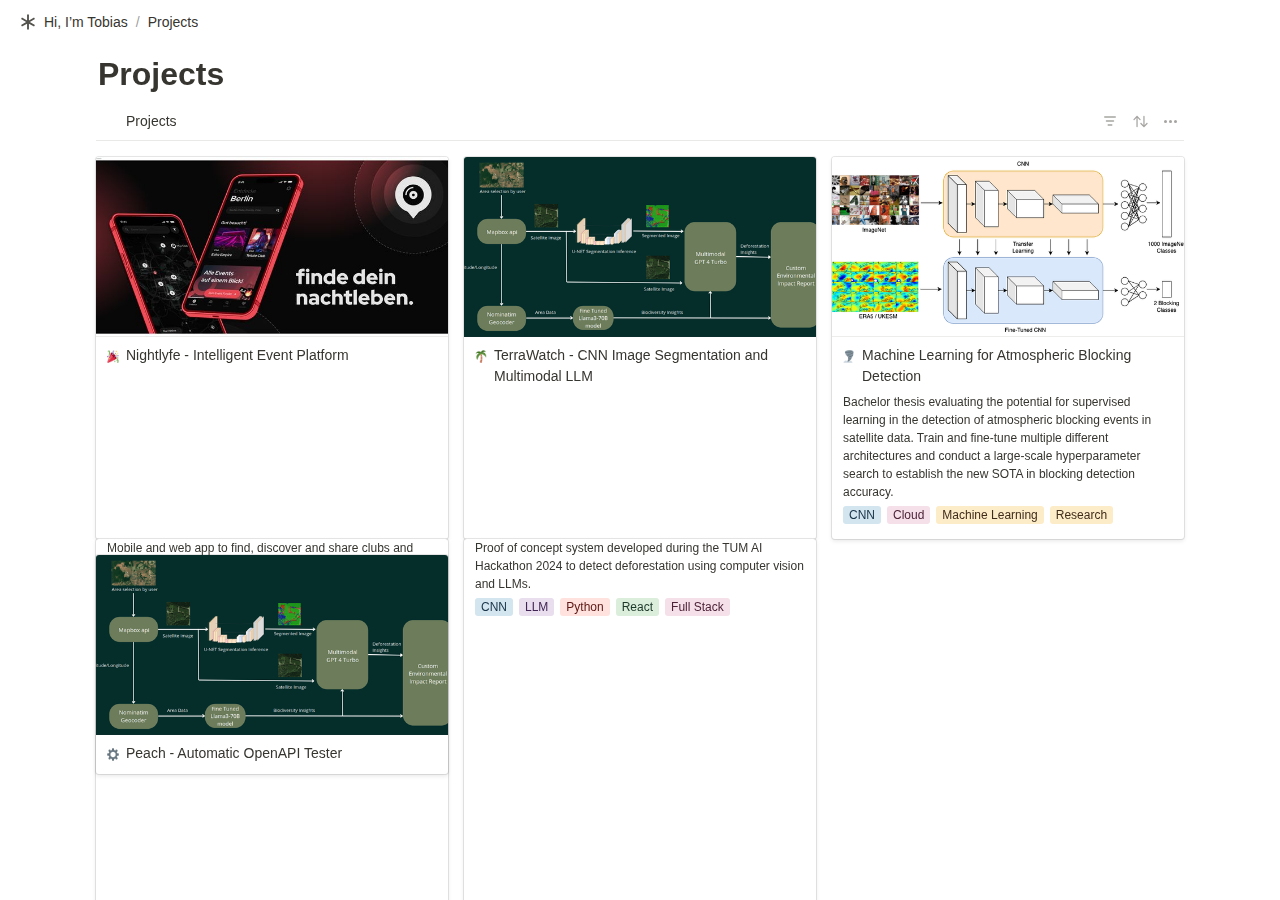
==== commit 7b2c05d9: "publish: add cname to pipeline" ====
--- a/16e518f0285e4fb1b10b60442e8a190.html
+++ b/16e518f0285e4fb1b10b60442e8a190.html
@@ -68,13 +68,13 @@
 overflow: hidden;
 text-overflow: ellipsis;
 max-width: 160px;
-cursor: default">Hi, I’m Tobias</div></div></span></div><span style="margin-left: 2px; margin-right: 2px; color: rgba(55, 53, 47, 0.5);">/</span><div role="button" style="user-select: none; transition: background 20ms ease-in 0s; cursor: pointer; display: inline-flex; align-items: center; flex-shrink: 1; white-space: nowrap; height: 24px; border-radius: 4px; font-size: 14px; line-height: 1.2; min-width: 0px; padding-left: 6px; padding-right: 6px; color: rgb(55, 53, 47);" tabindex="0"><div class="notranslate" style="white-space: nowrap; overflow: hidden; text-overflow: ellipsis; max-width: 240px;">Projects</div></div></div><div style="flex-grow: 1; flex-shrink: 1;"></div><div role="button" style="user-select: none; transition: background 20ms ease-in 0s; cursor: pointer; display: inline-flex; align-items: center; flex-shrink: 0; white-space: nowrap; height: 28px; border-radius: 4px; font-size: 14px; line-height: 1.2; min-width: 0px; padding-left: 8px; padding-right: 8px; color: rgb(55, 53, 47);" tabindex="0"><svg class="search" role="graphics-symbol" style="width: 14px; height: 14px; display: block; fill: inherit; flex-shrink: 0;" viewBox="0 0 16 16"><path d="M.281 6.438c0-.875.164-1.696.492-2.461a6.484 6.484 0 011.375-2.032A6.237 6.237 0 016.64.078 6.2 6.2 0 019.11.57c.77.328 1.447.787 2.03 1.375a6.374 6.374 0 011.368 2.032c.333.765.5 1.586.5 2.46 0 .688-.107 1.342-.32 1.961a6.28 6.28 0 01-.868 1.696l3.563 3.578c.11.104.19.226.242.367.057.14.086.29.086.445 0 .22-.05.417-.149.594a1.122 1.122 0 01-1 .57c-.156 0-.307-.028-.453-.086a1.058 1.058 0 01-.382-.25l-3.586-3.585c-.5.333-1.047.596-1.641.789a6.089 6.089 0 01-1.86.28 6.237 6.237 0 01-2.468-.491 6.4 6.4 0 01-2.024-1.367A6.509 6.509 0 01.773 8.913a6.256 6.256 0 01-.492-2.476zm1.664 0c0 .65.12 1.26.36 1.828a4.775 4.775 0 001.015 1.5c.433.427.933.763 1.5 1.007a4.548 4.548 0 001.82.368c.652 0 1.261-.123 1.829-.368a4.747 4.747 0 002.508-2.507 4.567 4.567 0 00.367-1.829c0-.645-.123-1.252-.367-1.82a4.776 4.776 0 00-1.016-1.5A4.578 4.578 0 008.469 2.11a4.567 4.567 0 00-1.828-.367c-.646 0-1.253.123-1.82.367a4.667 4.667 0 00-1.5 1.008c-.433.432-.772.932-1.016 1.5a4.633 4.633 0 00-.36 1.82z"></path></svg></div><div role="button" style="user-select: none; transition: background 20ms ease-in 0s; cursor: pointer; display: inline-flex; align-items: center; flex-shrink: 0; white-space: nowrap; height: 28px; border-radius: 4px; font-size: 14px; line-height: 1.2; min-width: 0px; padding-left: 8px; padding-right: 8px; color: rgb(55, 53, 47);" tabindex="0"><svg class="duplicate" role="graphics-symbol" style="width: 15px; height: 15px; display: block; fill: inherit; flex-shrink: 0;" viewBox="0 0 16 16"><path d="M2.83887 12.1523H4.00098V13.1846C4.00098 14.6406 4.75977 15.3994 6.24316 15.3994H13.1611C14.6377 15.3994 15.4033 14.6406 15.4033 13.1846V6.21191C15.4033 4.75586 14.6377 3.99707 13.1611 3.99707H11.999V2.96484C11.999 1.50879 11.2334 0.75 9.75684 0.75H2.83887C1.3623 0.75 0.59668 1.50195 0.59668 2.96484V9.93066C0.59668 11.3936 1.3623 12.1523 2.83887 12.1523ZM2.9209 10.8125C2.28516 10.8125 1.93652 10.4844 1.93652 9.82129V3.08105C1.93652 2.41797 2.28516 2.08301 2.9209 2.08301H9.68164C10.3105 2.08301 10.666 2.41797 10.666 3.08105V3.99707H6.24316C4.75977 3.99707 4.00098 4.75586 4.00098 6.21191V10.8125H2.9209ZM6.31836 14.0596C5.68262 14.0596 5.34082 13.7314 5.34082 13.0684V6.32812C5.34082 5.66504 5.68262 5.33691 6.31836 5.33691H13.0791C13.708 5.33691 14.0635 5.66504 14.0635 6.32812V13.0684C14.0635 13.7314 13.708 14.0596 13.0791 14.0596H6.31836Z"></path></svg></div><div aria-label="More actions" role="button" style="user-select: none; transition: background 20ms ease-in 0s; cursor: pointer; display: flex; align-items: center; justify-content: center; width: 32px; height: 28px; border-radius: 4px;" tabindex="0"><svg class="ellipsis" role="graphics-symbol" style="width: 18px; height: 18px; display: block; fill: inherit; flex-shrink: 0;" viewBox="0 0 16 16"><path d="M2.887 9.014c.273 0 .52-.064.738-.192.219-.132.394-.307.526-.526.133-.219.199-.46.199-.725 0-.405-.142-.747-.424-1.025a1.41 1.41 0 00-1.04-.417c-.264 0-.505.066-.724.198a1.412 1.412 0 00-.718 1.244c0 .265.064.506.192.725.132.219.307.394.526.526.219.128.46.192.725.192zm5.113 0a1.412 1.412 0 001.244-.718c.132-.219.198-.46.198-.725 0-.405-.14-.747-.423-1.025A1.386 1.386 0 008 6.129c-.264 0-.506.066-.725.198a1.412 1.412 0 00-.718 1.244c0 .265.064.506.192.725.132.219.308.394.526.526.22.128.46.192.725.192zm5.106 0c.265 0 .506-.064.725-.192.219-.132.394-.307.526-.526.133-.219.199-.46.199-.725 0-.405-.142-.747-.424-1.025a1.394 1.394 0 00-1.026-.417 1.474 1.474 0 00-1.265.718c-.127.218-.19.46-.19.724 0 .265.063.506.19.725.133.219.308.394.527.526.223.128.47.192.738.192z"></path></svg></div><div role="button" style="user-select: none; transition: background 20ms ease-in 0s; cursor: pointer; display: inline-flex; align-items: center; justify-content: center; white-space: nowrap; border-radius: 4px; height: 32px; padding: 0px 10px; font-size: 14px; line-height: 1.2; border: 1px solid rgba(55, 53, 47, 0.16); margin-left: 8px;" tabindex="0">Built with<svg class="notionLogo" role="graphics-symbol" style="width: 14px; height: 14px; display: block; fill: inherit; flex-shrink: 0; margin-left: 6px;" viewBox="0 0 120 126"><path d="M 20.6927 21.9315C 24.5836 25.0924 26.0432 24.8512 33.3492 24.3638L 102.228 20.2279C 103.689 20.2279 102.474 18.7705 101.987 18.5283L 90.5477 10.2586C 88.3558 8.55699 85.4356 6.60818 79.8387 7.09563L 13.1433 11.9602C 10.711 12.2014 10.2251 13.4175 11.1939 14.3924L 20.6927 21.9315ZM 24.8281 37.9835L 24.8281 110.456C 24.8281 114.351 26.7745 115.808 31.1553 115.567L 106.853 111.187C 111.236 110.946 111.724 108.267 111.724 105.103L 111.724 33.1169C 111.724 29.958 110.509 28.2544 107.826 28.4976L 28.721 33.1169C 25.8018 33.3622 24.8281 34.8225 24.8281 37.9835ZM 99.5567 41.8711C 100.042 44.0622 99.5567 46.2512 97.3618 46.4974L 93.7143 47.2241L 93.7143 100.728C 90.5477 102.43 87.6275 103.403 85.1942 103.403C 81.2983 103.403 80.3226 102.186 77.4044 98.54L 53.5471 61.087L 53.5471 97.3239L 61.0964 99.0275C 61.0964 99.0275 61.0964 103.403 55.0057 103.403L 38.2148 104.377C 37.727 103.403 38.2148 100.973 39.9179 100.486L 44.2996 99.2717L 44.2996 51.36L 38.2158 50.8725C 37.728 48.6815 38.9431 45.5225 42.3532 45.2773L 60.3661 44.0631L 85.1942 82.0036L 85.1942 48.4402L 78.864 47.7136C 78.3781 45.0351 80.3226 43.0902 82.7569 42.849L 99.5567 41.8711ZM 7.5434 5.39404L 76.9175 0.285276C 85.4366 -0.445402 87.6285 0.0440428 92.983 3.93368L 115.128 19.4982C 118.782 22.1747 120 22.9034 120 25.8211L 120 111.187C 120 116.537 118.051 119.701 111.237 120.185L 30.6734 125.05C 25.5584 125.294 23.124 124.565 20.4453 121.158L 4.13735 99.9994C 1.21516 96.1048 0 93.191 0 89.7819L 0 13.903C 0 9.5279 1.94945 5.8785 7.5434 5.39404Z"></path></svg></div></div></div><div style="width: calc(100% + 0px); user-select: none;"></div></header><main class="notion-frame" style="flex-grow: 0; flex-shrink: 1; display: flex; flex-direction: column; background: white; z-index: 1; height: calc(-44px + 100vh); max-height: 100%; position: relative; width: 780px;"><div style="display: contents;"><div class="notion-scroller vertical horizontal" style="z-index: 1; display: flex; flex-direction: column; flex-grow: 1; position: relative; overflow: auto; margin-right: 0px; margin-bottom: 0px;"><div style="position: absolute; top: 0px; left: 0px;"><div class="notion-selectable-hover-menu-item"></div></div><div style="width: 100%; display: flex; flex-direction: column; align-items: center; flex-shrink: 0; flex-grow: 0; position: sticky; left: 0px;"><div class="pseudoSelection" contenteditable="false" data-content-editable-void="true" style="user-select: none; --pseudoSelection--background: transparent; width: 100%; display: flex; flex-direction: column; align-items: center; flex-shrink: 0; flex-grow: 0; position: sticky; left: 0px; z-index: 2;"></div><div style="max-width: 100%; padding-left: calc(96px + env(safe-area-inset-left)); width: 100%;"><div class="notion-page-controls" style='display: flex; justify-content: flex-start; flex-wrap: wrap; margin-top: 4px; margin-bottom: 4px; margin-left: -1px; color: rgba(55, 53, 47, 0.5); font-family: ui-sans-serif, -apple-system, BlinkMacSystemFont, "Segoe UI", Helvetica, "Apple Color Emoji", Arial, sans-serif, "Segoe UI Emoji", "Segoe UI Symbol"; pointer-events: auto;'></div><div style="padding-right: calc(96px + env(safe-area-inset-right)); margin-bottom: 8px;"><div style="display: flex; align-items: flex-start;"><div><div class="notion-selectable notion-collection_view-block" data-block-id="16e518f0-285e-4fb1-b10b-60442e8a190a" style='color: rgb(55, 53, 47); font-weight: 700; line-height: 1.2; font-size: 32px; font-family: ui-sans-serif, -apple-system, BlinkMacSystemFont, "Segoe UI", Helvetica, "Apple Color Emoji", Arial, sans-serif, "Segoe UI Emoji", "Segoe UI Symbol"; cursor: text; display: flex; align-items: center;'><h1 contenteditable="false" data-content-editable-leaf="true" placeholder="Untitled" spellcheck="true" style="max-width: 100%; width: 100%; white-space: pre-wrap; word-break: break-word; caret-color: rgb(55, 53, 47); padding-top: 3px; padding-left: 2px; padding-right: 2px; font-size: 1em; font-weight: inherit; margin: 0px;">Projects</h1></div><div style="margin-left: 4px;"></div></div></div></div></div></div><div contenteditable="false" data-content-editable-void="true" style="min-height: 40px; padding-left: 96px; padding-right: 96px; flex-shrink: 0; position: sticky; z-index: 86; left: 0px;"><div class="notion-selectable notion-collection_view-block" data-block-id="16e518f0-285e-4fb1-b10b-60442e8a190a"><div style="display: flex; align-items: center; height: 40px; box-shadow: rgb(233, 233, 231) 0px -1px 0px inset; left: 96px; width: 100%;"><div role="tablist" style="display: flex; align-items: center; height: 100%; flex-grow: 1;"><div class="notion-collection-view-tab-button" style="display: flex; align-items: center; background: none; height: 100%;"><div aria-selected="true" role="tab" style="user-select: none; transition: background 20ms ease-in 0s; cursor: pointer; display: flex; align-items: center; flex-shrink: 0; white-space: nowrap; height: 28px; border-radius: 4px; font-size: 14px; line-height: 1.2; min-width: 0px; padding-left: 8px; padding-right: 8px; color: rgb(55, 53, 47); font-weight: 500; max-width: 220px;" tabindex="0"><div style='width: 16px; height: 16px; transform: scale(1.2); mask: url("/icons/asterisk_gray.svg?mode=light") center center no-repeat; background-color: rgb(55, 53, 47); fill: rgb(55, 53, 47); margin-right: 6px;'></div><span style="white-space: nowrap; overflow: hidden; text-overflow: ellipsis; margin-top: 1px;">Projects</span></div></div></div><div style="display: flex; align-items: center; gap: 2px; opacity: 1;"><div style="position: relative;"><div aria-label="Filter" role="button" style="user-select: none; transition: background 20ms ease-in 0s; cursor: pointer; display: flex; align-items: center; justify-content: center; flex-shrink: 0; border-radius: 4px; height: 28px; width: 28px; padding: 6px; font-size: 14px; color: rgba(55, 53, 47, 0.45); fill: rgba(55, 53, 47, 0.45); font-weight: 400; line-height: 1;" tabindex="0"><svg class="filter" role="graphics-symbol" style="width: 16px; display: block; fill: rgba(55, 53, 47, 0.45); flex-shrink: 0;" viewBox="0 0 16 16"><path clip-rule="evenodd" d="M2 4C2 3.58579 2.33579 3.25 2.75 3.25H13.25C13.6642 3.25 14 3.58579 14 4C14 4.41421 13.6642 4.75 13.25 4.75H2.75C2.33579 4.75 2 4.41421 2 4Z" fill-rule="evenodd"></path><path clip-rule="evenodd" d="M3.75 8C3.75 7.58579 4.08579 7.25 4.5 7.25H11.5C11.9142 7.25 12.25 7.58579 12.25 8C12.25 8.41421 11.9142 8.75 11.5 8.75H4.5C4.08579 8.75 3.75 8.41421 3.75 8Z" fill-rule="evenodd"></path><path clip-rule="evenodd" d="M5.5 12C5.5 11.5858 5.83579 11.25 6.25 11.25H9.75C10.1642 11.25 10.5 11.5858 10.5 12C10.5 12.4142 10.1642 12.75 9.75 12.75H6.25C5.83579 12.75 5.5 12.4142 5.5 12Z" fill-rule="evenodd"></path></svg></div></div><div style="position: relative;"><div aria-label="Sort" role="button" style="user-select: none; transition: background 20ms ease-in 0s; cursor: pointer; display: flex; align-items: center; justify-content: center; flex-shrink: 0; border-radius: 4px; height: 28px; width: 28px; padding: 6px; font-size: 14px; color: rgba(55, 53, 47, 0.45); fill: rgba(55, 53, 47, 0.45); font-weight: 400; line-height: 1;" tabindex="0"><svg class="sortPadded" role="graphics-symbol" style="width: 21px; display: block; fill: rgba(55, 53, 47, 0.45); flex-shrink: 0;" viewBox="0 0 24 24"><path d="M7.50879 5.80273L4.06348 9.32324C3.92676 9.4668 3.83789 9.67188 3.83789 9.85645C3.83789 10.2803 4.13184 10.5674 4.54883 10.5674C4.75391 10.5674 4.91797 10.499 5.04785 10.3623L6.46289 8.89941L7.37891 7.83984L7.32422 9.30273V17.8477C7.32422 18.2715 7.625 18.5723 8.04199 18.5723C8.45898 18.5723 8.75977 18.2715 8.75977 17.8477V9.30273L8.70508 7.83984L9.62793 8.89941L11.0361 10.3623C11.166 10.499 11.3369 10.5674 11.5352 10.5674C11.9521 10.5674 12.2461 10.2803 12.2461 9.85645C12.2461 9.67188 12.1641 9.4668 12.0205 9.32324L8.58203 5.80273C8.28125 5.48828 7.80957 5.48145 7.50879 5.80273ZM16.4912 18.3398L19.9365 14.8057C20.0732 14.6689 20.1621 14.4639 20.1621 14.2793C20.1621 13.8555 19.8682 13.5684 19.4512 13.5684C19.2461 13.5684 19.082 13.6367 18.9453 13.7734L17.5371 15.2295L16.6211 16.2959L16.6758 14.833V6.28809C16.6758 5.87109 16.375 5.56348 15.958 5.56348C15.541 5.56348 15.2334 5.87109 15.2334 6.28809V14.833L15.2881 16.2959L14.3721 15.2295L12.9639 13.7734C12.8271 13.6367 12.6631 13.5684 12.4648 13.5684C12.0479 13.5684 11.7539 13.8555 11.7539 14.2793C11.7539 14.4639 11.8359 14.6689 11.9727 14.8057L15.418 18.3398C15.7188 18.6475 16.1904 18.6543 16.4912 18.3398Z"></path></svg></div></div><div aria-label="Search" role="button" style="user-select: none; transition: background 20ms ease-in 0s; cursor: pointer; display: flex; align-items: center; justify-content: center; flex-shrink: 0; border-radius: 4px; height: 28px; width: 28px; padding: 6px; font-size: 14px; color: rgba(55, 53, 47, 0.45); fill: rgba(55, 53, 47, 0.45); font-weight: 400; line-height: 1;" tabindex="0"><svg class="collectionSearch" role="graphics-symbol" style="width: 14px; display: block; fill: rgba(55, 53, 47, 0.45); flex-shrink: 0;" viewBox="0 0 16 16"><path d="M0 6.35938C0 9.86719 2.85156 12.7188 6.35938 12.7188C7.66406 12.7188 8.85938 12.3203 9.85938 11.6406L13.4531 15.2344C13.6719 15.4609 13.9766 15.5625 14.2812 15.5625C14.9453 15.5625 15.4219 15.0625 15.4219 14.4141C15.4219 14.1016 15.3125 13.8125 15.1016 13.5938L11.5312 10.0156C12.2734 8.99219 12.7188 7.72656 12.7188 6.35938C12.7188 2.85156 9.86719 0 6.35938 0C2.85156 0 0 2.85156 0 6.35938ZM1.65625 6.35938C1.65625 3.76562 3.75781 1.65625 6.35938 1.65625C8.95312 1.65625 11.0625 3.76562 11.0625 6.35938C11.0625 8.95312 8.95312 11.0625 6.35938 11.0625C3.75781 11.0625 1.65625 8.95312 1.65625 6.35938Z"></path></svg></div><div><div aria-label="Edit view layout, grouping and more..." class="notion-collection-edit-view" role="button" style="user-select: none; transition: background 20ms ease-in 0s; cursor: pointer; display: flex; align-items: center; justify-content: center; flex-shrink: 0; border-radius: 4px; height: 28px; width: 28px; padding: 6px; font-size: 14px; color: rgba(55, 53, 47, 0.45); fill: rgba(55, 53, 47, 0.45); font-weight: 400; line-height: 1;" tabindex="0"><svg class="dots" role="graphics-symbol" style="height: 3px; display: block; fill: rgba(55, 53, 47, 0.45); flex-shrink: 0;" viewBox="0 0 13 3"><g><path d="M3,1.5A1.5,1.5,0,1,1,1.5,0,1.5,1.5,0,0,1,3,1.5Z"></path><path d="M8,1.5A1.5,1.5,0,1,1,6.5,0,1.5,1.5,0,0,1,8,1.5Z"></path><path d="M13,1.5A1.5,1.5,0,1,1,11.5,0,1.5,1.5,0,0,1,13,1.5Z"></path></g></svg></div></div></div></div></div><div style="left: 96px; width: 100%;"></div></div><div contenteditable="false" data-content-editable-void="true" style="flex-grow: 1; flex-shrink: 0; display: flex; flex-direction: column; position: relative;"><div class="notion-scroller notion-collection-view-body" style="z-index: 1; flex-grow: 1; flex-shrink: 0; height: 100%; margin-right: 0px; margin-bottom: 0px;"><div class="notion-gallery-view" style="padding-bottom: 180px; padding-left: 96px; padding-right: 96px; min-width: calc(100% - 192px);"><div class="notion-selectable notion-collection_view-block" data-block-id="16e518f0-285e-4fb1-b10b-60442e8a190a"><div><div style="display: grid; position: relative; grid-template-columns: repeat(auto-fill, minmax(320px, 1fr)); gap: 16px; padding-top: 16px; padding-bottom: 4px;"><div style="width: 4px; position: absolute; top: 16px; bottom: 4px;"><div class="notion-selectable notion-collection_view-block" data-block-id="16e518f0-285e-4fb1-b10b-60442e8a190a" style="width: 100%; height: 100%;"></div></div><div class="notion-selectable notion-page-block notion-collection-item" data-block-id="346776dd-2d8a-4e31-9e2c-f1a88697066b"><a href="nightlyfe-intelligent-event-platform.html" rel="noopener noreferrer" role="link" style="display: flex; color: inherit; text-decoration: none; user-select: none; transition: background 100ms ease-out 0s; cursor: pointer; box-shadow: rgba(15, 15, 15, 0.1) 0px 0px 0px 1px, rgba(15, 15, 15, 0.1) 0px 2px 4px; border-radius: 3px; background: white; overflow: hidden; position: static; height: 100%; flex-direction: column;"><div style="position: relative; width: 100%;"><div style="width: 100%; cursor: inherit;"><div style="height: 180px; position: relative; pointer-events: none; overflow: hidden;"><div style="width: 100%; height: 100%;"><img loading="lazy" referrerpolicy="same-origin" src="assets/ea5201506869581f85a53d35461f3d6b1f55a98a.jpg" style="display: block; object-fit: cover; border-radius: 1px 1px 0px 0px; width: 100%; height: 180px; object-position: center 64.18%;"/></div><div style="position: absolute; left: 0px; right: 0px; bottom: 0px; border-bottom: 1px solid rgba(55, 53, 47, 0.09);"></div></div></div><div aria-hidden="true" style='background: rgba(0, 0, 0, 0.4); border-radius: 4px; color: white; font-size: 12px; font-family: ui-sans-serif, -apple-system, BlinkMacSystemFont, "Segoe UI", Helvetica, "Apple Color Emoji", Arial, sans-serif, "Segoe UI Emoji", "Segoe UI Symbol"; width: 180px; left: calc(50% - 90px); padding: 0.3em 1.5em; pointer-events: none; position: absolute; top: calc(50% - 10px); text-align: center; opacity: 0;'>Drag image to reposition</div><div style='color: rgba(55, 53, 47, 0.65); fill: rgba(55, 53, 47, 0.65); font-size: 12px; background: white; box-shadow: rgba(15, 15, 15, 0.1) 0px 0px 0px 1px, rgba(15, 15, 15, 0.1) 0px 2px 4px; display: flex; white-space: nowrap; border-radius: 4px; max-width: calc(100% - 16px); min-height: 24px; overflow: hidden; pointer-events: none; opacity: 0; font-family: ui-sans-serif, -apple-system, BlinkMacSystemFont, "Segoe UI", Helvetica, "Apple Color Emoji", Arial, sans-serif, "Segoe UI Emoji", "Segoe UI Symbol"; position: absolute; right: 8px; z-index: 2; top: 8px;'><div role="button" style="user-select: none; transition: background 20ms ease-in 0s; cursor: pointer; display: flex; align-items: center; justify-content: center; padding: 4px 6px; border-right: 1px solid rgba(55, 53, 47, 0.09); font-weight: 500; color: rgba(55, 53, 47, 0.65); fill: rgba(55, 53, 47, 0.65);" tabindex="0">Reposition</div><div role="button" style="user-select: none; transition: background 20ms ease-in 0s; cursor: pointer; display: flex; align-items: center; justify-content: center; padding: 4px 6px; border-right: none; font-weight: 500; color: rgba(55, 53, 47, 0.65); fill: rgba(55, 53, 47, 0.65);" tabindex="0"><svg class="dots" role="graphics-symbol" style="width: 14px; height: 14px; display: block; fill: inherit; flex-shrink: 0;" viewBox="0 0 13 3"><g><path d="M3,1.5A1.5,1.5,0,1,1,1.5,0,1.5,1.5,0,0,1,3,1.5Z"></path><path d="M8,1.5A1.5,1.5,0,1,1,6.5,0,1.5,1.5,0,0,1,8,1.5Z"></path><path d="M13,1.5A1.5,1.5,0,1,1,11.5,0,1.5,1.5,0,0,1,13,1.5Z"></path></g></svg></div></div></div><div style="width: 100%; display: flex; padding: 8px 10px 6px; position: relative;"><div class="notion-record-icon notranslate" style="display: flex; align-items: center; justify-content: center; height: 18px; width: 18px; border-radius: 0.25em; flex-shrink: 0; float: left; margin-top: 2px; margin-right: 4px; margin-left: -2px;"><div style="display: flex; align-items: center; justify-content: center; height: 18px; width: 18px;"><div style="height: 12.6px; width: 12.6px; font-size: 12.6px; line-height: 1; margin-left: 0px; color: black;"><img alt="🎉" aria-label="🎉" class="notion-emoji" src="[data-uri]" style="width: 100%;
+cursor: default">Hi, I’m Tobias</div></div></span></div><span style="margin-left: 2px; margin-right: 2px; color: rgba(55, 53, 47, 0.5);">/</span><div role="button" style="user-select: none; transition: background 20ms ease-in 0s; cursor: pointer; display: inline-flex; align-items: center; flex-shrink: 1; white-space: nowrap; height: 24px; border-radius: 4px; font-size: 14px; line-height: 1.2; min-width: 0px; padding-left: 6px; padding-right: 6px; color: rgb(55, 53, 47);" tabindex="0"><div class="notranslate" style="white-space: nowrap; overflow: hidden; text-overflow: ellipsis; max-width: 240px;">Projects</div></div></div><div style="flex-grow: 1; flex-shrink: 1;"></div><div role="button" style="user-select: none; transition: background 20ms ease-in 0s; cursor: pointer; display: inline-flex; align-items: center; flex-shrink: 0; white-space: nowrap; height: 28px; border-radius: 4px; font-size: 14px; line-height: 1.2; min-width: 0px; padding-left: 8px; padding-right: 8px; color: rgb(55, 53, 47);" tabindex="0"><svg class="search" role="graphics-symbol" style="width: 14px; height: 14px; display: block; fill: inherit; flex-shrink: 0;" viewBox="0 0 16 16"><path d="M.281 6.438c0-.875.164-1.696.492-2.461a6.484 6.484 0 011.375-2.032A6.237 6.237 0 016.64.078 6.2 6.2 0 019.11.57c.77.328 1.447.787 2.03 1.375a6.374 6.374 0 011.368 2.032c.333.765.5 1.586.5 2.46 0 .688-.107 1.342-.32 1.961a6.28 6.28 0 01-.868 1.696l3.563 3.578c.11.104.19.226.242.367.057.14.086.29.086.445 0 .22-.05.417-.149.594a1.122 1.122 0 01-1 .57c-.156 0-.307-.028-.453-.086a1.058 1.058 0 01-.382-.25l-3.586-3.585c-.5.333-1.047.596-1.641.789a6.089 6.089 0 01-1.86.28 6.237 6.237 0 01-2.468-.491 6.4 6.4 0 01-2.024-1.367A6.509 6.509 0 01.773 8.913a6.256 6.256 0 01-.492-2.476zm1.664 0c0 .65.12 1.26.36 1.828a4.775 4.775 0 001.015 1.5c.433.427.933.763 1.5 1.007a4.548 4.548 0 001.82.368c.652 0 1.261-.123 1.829-.368a4.747 4.747 0 002.508-2.507 4.567 4.567 0 00.367-1.829c0-.645-.123-1.252-.367-1.82a4.776 4.776 0 00-1.016-1.5A4.578 4.578 0 008.469 2.11a4.567 4.567 0 00-1.828-.367c-.646 0-1.253.123-1.82.367a4.667 4.667 0 00-1.5 1.008c-.433.432-.772.932-1.016 1.5a4.633 4.633 0 00-.36 1.82z"></path></svg></div><div role="button" style="user-select: none; transition: background 20ms ease-in 0s; cursor: pointer; display: inline-flex; align-items: center; flex-shrink: 0; white-space: nowrap; height: 28px; border-radius: 4px; font-size: 14px; line-height: 1.2; min-width: 0px; padding-left: 8px; padding-right: 8px; color: rgb(55, 53, 47);" tabindex="0"><svg class="duplicate" role="graphics-symbol" style="width: 15px; height: 15px; display: block; fill: inherit; flex-shrink: 0;" viewBox="0 0 16 16"><path d="M2.83887 12.1523H4.00098V13.1846C4.00098 14.6406 4.75977 15.3994 6.24316 15.3994H13.1611C14.6377 15.3994 15.4033 14.6406 15.4033 13.1846V6.21191C15.4033 4.75586 14.6377 3.99707 13.1611 3.99707H11.999V2.96484C11.999 1.50879 11.2334 0.75 9.75684 0.75H2.83887C1.3623 0.75 0.59668 1.50195 0.59668 2.96484V9.93066C0.59668 11.3936 1.3623 12.1523 2.83887 12.1523ZM2.9209 10.8125C2.28516 10.8125 1.93652 10.4844 1.93652 9.82129V3.08105C1.93652 2.41797 2.28516 2.08301 2.9209 2.08301H9.68164C10.3105 2.08301 10.666 2.41797 10.666 3.08105V3.99707H6.24316C4.75977 3.99707 4.00098 4.75586 4.00098 6.21191V10.8125H2.9209ZM6.31836 14.0596C5.68262 14.0596 5.34082 13.7314 5.34082 13.0684V6.32812C5.34082 5.66504 5.68262 5.33691 6.31836 5.33691H13.0791C13.708 5.33691 14.0635 5.66504 14.0635 6.32812V13.0684C14.0635 13.7314 13.708 14.0596 13.0791 14.0596H6.31836Z"></path></svg></div><div aria-label="More actions" role="button" style="user-select: none; transition: background 20ms ease-in 0s; cursor: pointer; display: flex; align-items: center; justify-content: center; width: 32px; height: 28px; border-radius: 4px;" tabindex="0"><svg class="ellipsis" role="graphics-symbol" style="width: 18px; height: 18px; display: block; fill: inherit; flex-shrink: 0;" viewBox="0 0 16 16"><path d="M2.887 9.014c.273 0 .52-.064.738-.192.219-.132.394-.307.526-.526.133-.219.199-.46.199-.725 0-.405-.142-.747-.424-1.025a1.41 1.41 0 00-1.04-.417c-.264 0-.505.066-.724.198a1.412 1.412 0 00-.718 1.244c0 .265.064.506.192.725.132.219.307.394.526.526.219.128.46.192.725.192zm5.113 0a1.412 1.412 0 001.244-.718c.132-.219.198-.46.198-.725 0-.405-.14-.747-.423-1.025A1.386 1.386 0 008 6.129c-.264 0-.506.066-.725.198a1.412 1.412 0 00-.718 1.244c0 .265.064.506.192.725.132.219.308.394.526.526.22.128.46.192.725.192zm5.106 0c.265 0 .506-.064.725-.192.219-.132.394-.307.526-.526.133-.219.199-.46.199-.725 0-.405-.142-.747-.424-1.025a1.394 1.394 0 00-1.026-.417 1.474 1.474 0 00-1.265.718c-.127.218-.19.46-.19.724 0 .265.063.506.19.725.133.219.308.394.527.526.223.128.47.192.738.192z"></path></svg></div><div role="button" style="user-select: none; transition: background 20ms ease-in 0s; cursor: pointer; display: inline-flex; align-items: center; justify-content: center; white-space: nowrap; border-radius: 4px; height: 32px; padding: 0px 10px; font-size: 14px; line-height: 1.2; border: 1px solid rgba(55, 53, 47, 0.16); margin-left: 8px;" tabindex="0">Built with<svg class="notionLogo" role="graphics-symbol" style="width: 14px; height: 14px; display: block; fill: inherit; flex-shrink: 0; margin-left: 6px;" viewBox="0 0 120 126"><path d="M 20.6927 21.9315C 24.5836 25.0924 26.0432 24.8512 33.3492 24.3638L 102.228 20.2279C 103.689 20.2279 102.474 18.7705 101.987 18.5283L 90.5477 10.2586C 88.3558 8.55699 85.4356 6.60818 79.8387 7.09563L 13.1433 11.9602C 10.711 12.2014 10.2251 13.4175 11.1939 14.3924L 20.6927 21.9315ZM 24.8281 37.9835L 24.8281 110.456C 24.8281 114.351 26.7745 115.808 31.1553 115.567L 106.853 111.187C 111.236 110.946 111.724 108.267 111.724 105.103L 111.724 33.1169C 111.724 29.958 110.509 28.2544 107.826 28.4976L 28.721 33.1169C 25.8018 33.3622 24.8281 34.8225 24.8281 37.9835ZM 99.5567 41.8711C 100.042 44.0622 99.5567 46.2512 97.3618 46.4974L 93.7143 47.2241L 93.7143 100.728C 90.5477 102.43 87.6275 103.403 85.1942 103.403C 81.2983 103.403 80.3226 102.186 77.4044 98.54L 53.5471 61.087L 53.5471 97.3239L 61.0964 99.0275C 61.0964 99.0275 61.0964 103.403 55.0057 103.403L 38.2148 104.377C 37.727 103.403 38.2148 100.973 39.9179 100.486L 44.2996 99.2717L 44.2996 51.36L 38.2158 50.8725C 37.728 48.6815 38.9431 45.5225 42.3532 45.2773L 60.3661 44.0631L 85.1942 82.0036L 85.1942 48.4402L 78.864 47.7136C 78.3781 45.0351 80.3226 43.0902 82.7569 42.849L 99.5567 41.8711ZM 7.5434 5.39404L 76.9175 0.285276C 85.4366 -0.445402 87.6285 0.0440428 92.983 3.93368L 115.128 19.4982C 118.782 22.1747 120 22.9034 120 25.8211L 120 111.187C 120 116.537 118.051 119.701 111.237 120.185L 30.6734 125.05C 25.5584 125.294 23.124 124.565 20.4453 121.158L 4.13735 99.9994C 1.21516 96.1048 0 93.191 0 89.7819L 0 13.903C 0 9.5279 1.94945 5.8785 7.5434 5.39404Z"></path></svg></div></div></div><div style="width: calc(100% + 0px); user-select: none;"></div></header><main class="notion-frame" style="flex-grow: 0; flex-shrink: 1; display: flex; flex-direction: column; background: white; z-index: 1; height: calc(-44px + 100vh); max-height: 100%; position: relative; width: 780px;"><div style="display: contents;"><div class="notion-scroller vertical horizontal" style="z-index: 1; display: flex; flex-direction: column; flex-grow: 1; position: relative; overflow: auto; margin-right: 0px; margin-bottom: 0px;"><div style="position: absolute; top: 0px; left: 0px;"><div class="notion-selectable-hover-menu-item"></div></div><div style="width: 100%; display: flex; flex-direction: column; align-items: center; flex-shrink: 0; flex-grow: 0; position: sticky; left: 0px;"><div class="pseudoSelection" contenteditable="false" data-content-editable-void="true" style="user-select: none; --pseudoSelection--background: transparent; width: 100%; display: flex; flex-direction: column; align-items: center; flex-shrink: 0; flex-grow: 0; position: sticky; left: 0px; z-index: 2;"></div><div style="max-width: 100%; padding-left: calc(96px + env(safe-area-inset-left)); width: 100%;"><div class="notion-page-controls" style='display: flex; justify-content: flex-start; flex-wrap: wrap; margin-top: 4px; margin-bottom: 4px; margin-left: -1px; color: rgba(55, 53, 47, 0.5); font-family: ui-sans-serif, -apple-system, BlinkMacSystemFont, "Segoe UI", Helvetica, "Apple Color Emoji", Arial, sans-serif, "Segoe UI Emoji", "Segoe UI Symbol"; pointer-events: auto;'></div><div style="padding-right: calc(96px + env(safe-area-inset-right)); margin-bottom: 8px;"><div style="display: flex; align-items: flex-start;"><div><div class="notion-selectable notion-collection_view-block" data-block-id="16e518f0-285e-4fb1-b10b-60442e8a190a" style='color: rgb(55, 53, 47); font-weight: 700; line-height: 1.2; font-size: 32px; font-family: ui-sans-serif, -apple-system, BlinkMacSystemFont, "Segoe UI", Helvetica, "Apple Color Emoji", Arial, sans-serif, "Segoe UI Emoji", "Segoe UI Symbol"; cursor: text; display: flex; align-items: center;'><h1 contenteditable="false" data-content-editable-leaf="true" placeholder="Untitled" spellcheck="true" style="max-width: 100%; width: 100%; white-space: pre-wrap; word-break: break-word; caret-color: rgb(55, 53, 47); padding-top: 3px; padding-left: 2px; padding-right: 2px; font-size: 1em; font-weight: inherit; margin: 0px;">Projects</h1></div><div style="margin-left: 4px;"></div></div></div></div></div></div><div contenteditable="false" data-content-editable-void="true" style="min-height: 40px; padding-left: 96px; padding-right: 96px; flex-shrink: 0; position: sticky; z-index: 86; left: 0px;"><div class="notion-selectable notion-collection_view-block" data-block-id="16e518f0-285e-4fb1-b10b-60442e8a190a"><div style="display: flex; align-items: center; height: 40px; box-shadow: rgb(233, 233, 231) 0px -1px 0px inset; left: 96px; width: 100%;"><div role="tablist" style="display: flex; align-items: center; height: 100%; flex-grow: 1;"><div class="notion-collection-view-tab-button" style="display: flex; align-items: center; background: none; height: 100%;"><div aria-selected="true" role="tab" style="user-select: none; transition: background 20ms ease-in 0s; cursor: pointer; display: flex; align-items: center; flex-shrink: 0; white-space: nowrap; height: 28px; border-radius: 4px; font-size: 14px; line-height: 1.2; min-width: 0px; padding-left: 8px; padding-right: 8px; color: rgb(55, 53, 47); font-weight: 500; max-width: 220px;" tabindex="0"><div style='width: 16px; height: 16px; transform: scale(1.2); mask: url("/icons/asterisk_gray.svg?mode=light") center center no-repeat; background-color: rgb(55, 53, 47); fill: rgb(55, 53, 47); margin-right: 6px;'></div><span style="white-space: nowrap; overflow: hidden; text-overflow: ellipsis; margin-top: 1px;">Projects</span></div></div></div><div style="display: flex; align-items: center; gap: 2px; opacity: 1;"><div style="position: relative;"><div aria-label="Filter" role="button" style="user-select: none; transition: background 20ms ease-in 0s; cursor: pointer; display: flex; align-items: center; justify-content: center; flex-shrink: 0; border-radius: 4px; height: 28px; width: 28px; padding: 6px; font-size: 14px; color: rgba(55, 53, 47, 0.45); fill: rgba(55, 53, 47, 0.45); font-weight: 400; line-height: 1;" tabindex="0"><svg class="filter" role="graphics-symbol" style="width: 16px; display: block; fill: rgba(55, 53, 47, 0.45); flex-shrink: 0;" viewBox="0 0 16 16"><path clip-rule="evenodd" d="M2 4C2 3.58579 2.33579 3.25 2.75 3.25H13.25C13.6642 3.25 14 3.58579 14 4C14 4.41421 13.6642 4.75 13.25 4.75H2.75C2.33579 4.75 2 4.41421 2 4Z" fill-rule="evenodd"></path><path clip-rule="evenodd" d="M3.75 8C3.75 7.58579 4.08579 7.25 4.5 7.25H11.5C11.9142 7.25 12.25 7.58579 12.25 8C12.25 8.41421 11.9142 8.75 11.5 8.75H4.5C4.08579 8.75 3.75 8.41421 3.75 8Z" fill-rule="evenodd"></path><path clip-rule="evenodd" d="M5.5 12C5.5 11.5858 5.83579 11.25 6.25 11.25H9.75C10.1642 11.25 10.5 11.5858 10.5 12C10.5 12.4142 10.1642 12.75 9.75 12.75H6.25C5.83579 12.75 5.5 12.4142 5.5 12Z" fill-rule="evenodd"></path></svg></div></div><div style="position: relative;"><div aria-label="Sort" role="button" style="user-select: none; transition: background 20ms ease-in 0s; cursor: pointer; display: flex; align-items: center; justify-content: center; flex-shrink: 0; border-radius: 4px; height: 28px; width: 28px; padding: 6px; font-size: 14px; color: rgba(55, 53, 47, 0.45); fill: rgba(55, 53, 47, 0.45); font-weight: 400; line-height: 1;" tabindex="0"><svg class="sortPadded" role="graphics-symbol" style="width: 21px; display: block; fill: rgba(55, 53, 47, 0.45); flex-shrink: 0;" viewBox="0 0 24 24"><path d="M7.50879 5.80273L4.06348 9.32324C3.92676 9.4668 3.83789 9.67188 3.83789 9.85645C3.83789 10.2803 4.13184 10.5674 4.54883 10.5674C4.75391 10.5674 4.91797 10.499 5.04785 10.3623L6.46289 8.89941L7.37891 7.83984L7.32422 9.30273V17.8477C7.32422 18.2715 7.625 18.5723 8.04199 18.5723C8.45898 18.5723 8.75977 18.2715 8.75977 17.8477V9.30273L8.70508 7.83984L9.62793 8.89941L11.0361 10.3623C11.166 10.499 11.3369 10.5674 11.5352 10.5674C11.9521 10.5674 12.2461 10.2803 12.2461 9.85645C12.2461 9.67188 12.1641 9.4668 12.0205 9.32324L8.58203 5.80273C8.28125 5.48828 7.80957 5.48145 7.50879 5.80273ZM16.4912 18.3398L19.9365 14.8057C20.0732 14.6689 20.1621 14.4639 20.1621 14.2793C20.1621 13.8555 19.8682 13.5684 19.4512 13.5684C19.2461 13.5684 19.082 13.6367 18.9453 13.7734L17.5371 15.2295L16.6211 16.2959L16.6758 14.833V6.28809C16.6758 5.87109 16.375 5.56348 15.958 5.56348C15.541 5.56348 15.2334 5.87109 15.2334 6.28809V14.833L15.2881 16.2959L14.3721 15.2295L12.9639 13.7734C12.8271 13.6367 12.6631 13.5684 12.4648 13.5684C12.0479 13.5684 11.7539 13.8555 11.7539 14.2793C11.7539 14.4639 11.8359 14.6689 11.9727 14.8057L15.418 18.3398C15.7188 18.6475 16.1904 18.6543 16.4912 18.3398Z"></path></svg></div></div><div aria-label="Search" role="button" style="user-select: none; transition: background 20ms ease-in 0s; cursor: pointer; display: flex; align-items: center; justify-content: center; flex-shrink: 0; border-radius: 4px; height: 28px; width: 28px; padding: 6px; font-size: 14px; color: rgba(55, 53, 47, 0.45); fill: rgba(55, 53, 47, 0.45); font-weight: 400; line-height: 1;" tabindex="0"><svg class="collectionSearch" role="graphics-symbol" style="width: 14px; display: block; fill: rgba(55, 53, 47, 0.45); flex-shrink: 0;" viewBox="0 0 16 16"><path d="M0 6.35938C0 9.86719 2.85156 12.7188 6.35938 12.7188C7.66406 12.7188 8.85938 12.3203 9.85938 11.6406L13.4531 15.2344C13.6719 15.4609 13.9766 15.5625 14.2812 15.5625C14.9453 15.5625 15.4219 15.0625 15.4219 14.4141C15.4219 14.1016 15.3125 13.8125 15.1016 13.5938L11.5312 10.0156C12.2734 8.99219 12.7188 7.72656 12.7188 6.35938C12.7188 2.85156 9.86719 0 6.35938 0C2.85156 0 0 2.85156 0 6.35938ZM1.65625 6.35938C1.65625 3.76562 3.75781 1.65625 6.35938 1.65625C8.95312 1.65625 11.0625 3.76562 11.0625 6.35938C11.0625 8.95312 8.95312 11.0625 6.35938 11.0625C3.75781 11.0625 1.65625 8.95312 1.65625 6.35938Z"></path></svg></div><div><div aria-label="Edit view layout, grouping and more..." class="notion-collection-edit-view" role="button" style="user-select: none; transition: background 20ms ease-in 0s; cursor: pointer; display: flex; align-items: center; justify-content: center; flex-shrink: 0; border-radius: 4px; height: 28px; width: 28px; padding: 6px; font-size: 14px; color: rgba(55, 53, 47, 0.45); fill: rgba(55, 53, 47, 0.45); font-weight: 400; line-height: 1;" tabindex="0"><svg class="dots" role="graphics-symbol" style="height: 3px; display: block; fill: rgba(55, 53, 47, 0.45); flex-shrink: 0;" viewBox="0 0 13 3"><g><path d="M3,1.5A1.5,1.5,0,1,1,1.5,0,1.5,1.5,0,0,1,3,1.5Z"></path><path d="M8,1.5A1.5,1.5,0,1,1,6.5,0,1.5,1.5,0,0,1,8,1.5Z"></path><path d="M13,1.5A1.5,1.5,0,1,1,11.5,0,1.5,1.5,0,0,1,13,1.5Z"></path></g></svg></div></div></div></div></div><div style="left: 96px; width: 100%;"></div></div><div contenteditable="false" data-content-editable-void="true" style="flex-grow: 1; flex-shrink: 0; display: flex; flex-direction: column; position: relative;"><div class="notion-scroller notion-collection-view-body" style="z-index: 1; flex-grow: 1; flex-shrink: 0; height: 100%; margin-right: 0px; margin-bottom: 0px;"><div class="notion-gallery-view" style="padding-bottom: 180px; padding-left: 96px; padding-right: 96px; min-width: calc(100% - 192px);"><div class="notion-selectable notion-collection_view-block" data-block-id="16e518f0-285e-4fb1-b10b-60442e8a190a"><div><div style="display: grid; position: relative; grid-template-columns: repeat(auto-fill, minmax(320px, 1fr)); gap: 16px; padding-top: 16px; padding-bottom: 4px;"><div style="width: 4px; position: absolute; top: 16px; bottom: 4px;"><div class="notion-selectable notion-collection_view-block" data-block-id="16e518f0-285e-4fb1-b10b-60442e8a190a" style="width: 100%; height: 100%;"></div></div><div class="notion-selectable notion-page-block notion-collection-item" data-block-id="346776dd-2d8a-4e31-9e2c-f1a88697066b"><a href="nightlyfe-intelligent-event-platform.html" rel="noopener noreferrer" role="link" style="display: flex; color: inherit; text-decoration: none; user-select: none; transition: background 100ms ease-out 0s; cursor: pointer; box-shadow: rgba(15, 15, 15, 0.1) 0px 0px 0px 1px, rgba(15, 15, 15, 0.1) 0px 2px 4px; border-radius: 3px; background: white; overflow: hidden; position: static; height: 100%; flex-direction: column;"><div style="position: relative; width: 100%;"><div style="width: 100%; cursor: inherit;"><div style="height: 180px; position: relative; pointer-events: none; overflow: hidden;"><div style="width: 100%; height: 100%;"><img loading="lazy" referrerpolicy="same-origin" src="assets/b4488be0a518779939cb717c4d967ef56144cb73.jpg" style="display: block; object-fit: cover; border-radius: 1px 1px 0px 0px; width: 100%; height: 180px; object-position: center 64.18%;"/></div><div style="position: absolute; left: 0px; right: 0px; bottom: 0px; border-bottom: 1px solid rgba(55, 53, 47, 0.09);"></div></div></div><div aria-hidden="true" style='background: rgba(0, 0, 0, 0.4); border-radius: 4px; color: white; font-size: 12px; font-family: ui-sans-serif, -apple-system, BlinkMacSystemFont, "Segoe UI", Helvetica, "Apple Color Emoji", Arial, sans-serif, "Segoe UI Emoji", "Segoe UI Symbol"; width: 180px; left: calc(50% - 90px); padding: 0.3em 1.5em; pointer-events: none; position: absolute; top: calc(50% - 10px); text-align: center; opacity: 0;'>Drag image to reposition</div><div style='color: rgba(55, 53, 47, 0.65); fill: rgba(55, 53, 47, 0.65); font-size: 12px; background: white; box-shadow: rgba(15, 15, 15, 0.1) 0px 0px 0px 1px, rgba(15, 15, 15, 0.1) 0px 2px 4px; display: flex; white-space: nowrap; border-radius: 4px; max-width: calc(100% - 16px); min-height: 24px; overflow: hidden; pointer-events: none; opacity: 0; font-family: ui-sans-serif, -apple-system, BlinkMacSystemFont, "Segoe UI", Helvetica, "Apple Color Emoji", Arial, sans-serif, "Segoe UI Emoji", "Segoe UI Symbol"; position: absolute; right: 8px; z-index: 2; top: 8px;'><div role="button" style="user-select: none; transition: background 20ms ease-in 0s; cursor: pointer; display: flex; align-items: center; justify-content: center; padding: 4px 6px; border-right: none; font-weight: 500; color: rgba(55, 53, 47, 0.65); fill: rgba(55, 53, 47, 0.65);" tabindex="0"><svg class="dots" role="graphics-symbol" style="width: 14px; height: 14px; display: block; fill: inherit; flex-shrink: 0;" viewBox="0 0 13 3"><g><path d="M3,1.5A1.5,1.5,0,1,1,1.5,0,1.5,1.5,0,0,1,3,1.5Z"></path><path d="M8,1.5A1.5,1.5,0,1,1,6.5,0,1.5,1.5,0,0,1,8,1.5Z"></path><path d="M13,1.5A1.5,1.5,0,1,1,11.5,0,1.5,1.5,0,0,1,13,1.5Z"></path></g></svg></div></div></div><div style="width: 100%; display: flex; padding: 8px 10px 6px; position: relative;"><div class="notion-record-icon notranslate" style="display: flex; align-items: center; justify-content: center; height: 18px; width: 18px; border-radius: 0.25em; flex-shrink: 0; float: left; margin-top: 2px; margin-right: 4px; margin-left: -2px;"><div style="display: flex; align-items: center; justify-content: center; height: 18px; width: 18px;"><div style="height: 12.6px; width: 12.6px; font-size: 12.6px; line-height: 1; margin-left: 0px; color: black;"><img alt="🎉" aria-label="🎉" class="notion-emoji" src="[data-uri]" style="width: 100%;
 height: 100%;
-background: url(assets/6101f88ab4529ee25e026ff331f3a4a5b65ac27c.png) 11.6667% 28.3333%/6100% 6100%"/></div></div></div><div contenteditable="false" data-content-editable-leaf="true" placeholder="Untitled" spellcheck="true" style="max-width: 100%; width: auto; white-space: pre-wrap; word-break: break-word; caret-color: rgb(55, 53, 47); font-size: 14px; line-height: 1.5; min-height: 21px; font-weight: 500; pointer-events: none;">Nightlyfe - <span class="notion-enable-hover" data-token-index="1" style="text-decoration:none;color:inherit">Intelligent Event Platform</span></div></div><div style="padding-top: 0px; padding-bottom: 10px;"><div style="position: relative; display: flex; overflow: hidden; align-items: center; border-radius: 5px; margin: 0px 6px 2px; padding: 0px 5px; font-size: 12px; min-height: 24px; white-space: normal; min-width: fit-content; width: fit-content;"><div style="line-height: 1.5; white-space: pre-wrap; word-break: break-word; overflow: hidden;"><span>Mobile and web app to find, discover and share clubs and events across Germany.
-Manage production-ready environments for multiple platforms and orchestrate data operations on a nation-wide scale.</span></div></div><div style="position: relative; display: flex; overflow: hidden; align-items: center; border-radius: 5px; margin: 0px 6px 2px; padding: 0px 5px; font-size: 12px; min-height: 24px; white-space: normal; min-width: fit-content; width: fit-content;"><div style="display: flex; min-width: 0px; flex-shrink: 0; flex-wrap: wrap; width: 100%; gap: 4px 6px;"><div style="display: flex; align-items: center; flex-shrink: 0; min-width: 0px; max-width: 100%; height: 18px; border-radius: 3px; padding-left: 6px; padding-right: 6px; font-size: 12px; line-height: 120%; color: rgb(76, 35, 55); background: rgb(245, 224, 233); margin: 0px; white-space: nowrap; overflow: hidden; text-overflow: ellipsis;"><div style="white-space: nowrap; overflow: hidden; text-overflow: ellipsis; display: inline-flex; align-items: center; height: 18px; line-height: 18px;"><span style="white-space: nowrap; overflow: hidden; text-overflow: ellipsis;">Full Stack</span></div></div><div style="display: flex; align-items: center; flex-shrink: 0; min-width: 0px; max-width: 100%; height: 18px; border-radius: 3px; padding-left: 6px; padding-right: 6px; font-size: 12px; line-height: 120%; color: rgb(76, 35, 55); background: rgb(245, 224, 233); margin: 0px; white-space: nowrap; overflow: hidden; text-overflow: ellipsis;"><div style="white-space: nowrap; overflow: hidden; text-overflow: ellipsis; display: inline-flex; align-items: center; height: 18px; line-height: 18px;"><span style="white-space: nowrap; overflow: hidden; text-overflow: ellipsis;">Cloud</span></div></div><div style="display: flex; align-items: center; flex-shrink: 0; min-width: 0px; max-width: 100%; height: 18px; border-radius: 3px; padding-left: 6px; padding-right: 6px; font-size: 12px; line-height: 120%; color: rgb(73, 41, 14); background: rgb(250, 222, 201); margin: 0px; white-space: nowrap; overflow: hidden; text-overflow: ellipsis;"><div style="white-space: nowrap; overflow: hidden; text-overflow: ellipsis; display: inline-flex; align-items: center; height: 18px; line-height: 18px;"><span style="white-space: nowrap; overflow: hidden; text-overflow: ellipsis;">DevOps</span></div></div><div style="display: flex; align-items: center; flex-shrink: 0; min-width: 0px; max-width: 100%; height: 18px; border-radius: 3px; padding-left: 6px; padding-right: 6px; font-size: 12px; line-height: 120%; color: rgb(68, 42, 30); background: rgb(238, 224, 218); margin: 0px; white-space: nowrap; overflow: hidden; text-overflow: ellipsis;"><div style="white-space: nowrap; overflow: hidden; text-overflow: ellipsis; display: inline-flex; align-items: center; height: 18px; line-height: 18px;"><span style="white-space: nowrap; overflow: hidden; text-overflow: ellipsis;">Mobile</span></div></div><div style="display: flex; align-items: center; flex-shrink: 0; min-width: 0px; max-width: 100%; height: 18px; border-radius: 3px; padding-left: 6px; padding-right: 6px; font-size: 12px; line-height: 120%; color: rgb(93, 23, 21); background: rgb(255, 226, 221); margin: 0px; white-space: nowrap; overflow: hidden; text-overflow: ellipsis;"><div style="white-space: nowrap; overflow: hidden; text-overflow: ellipsis; display: inline-flex; align-items: center; height: 18px; line-height: 18px;"><span style="white-space: nowrap; overflow: hidden; text-overflow: ellipsis;">Python</span></div></div></div></div></div></a></div><div class="notion-selectable notion-page-block notion-collection-item" data-block-id="5c9cba1c-ddb9-473b-9b67-d06f1c8df39f"><a href="terrawatch-cnn-image-segmentation-and-multimodal-llm.html" rel="noopener noreferrer" role="link" style="display: flex; color: inherit; text-decoration: none; user-select: none; transition: background 100ms ease-out 0s; cursor: pointer; box-shadow: rgba(15, 15, 15, 0.1) 0px 0px 0px 1px, rgba(15, 15, 15, 0.1) 0px 2px 4px; border-radius: 3px; background: white; overflow: hidden; position: static; height: 100%; flex-direction: column;"><div style="position: relative; width: 100%;"><div style="width: 100%; cursor: inherit;"><div style="height: 180px; position: relative; pointer-events: none; overflow: hidden;"><div style="width: 100%; height: 100%;"><img loading="lazy" referrerpolicy="same-origin" src="assets/14abf36fea8c94d2a0800cf51d436a5f572a2f98.png" style="display: block; object-fit: cover; border-radius: 1px 1px 0px 0px; width: 100%; height: 180px; object-position: center 0%;"/></div><div style="position: absolute; left: 0px; right: 0px; bottom: 0px; border-bottom: 1px solid rgba(55, 53, 47, 0.09);"></div></div></div><div aria-hidden="true" style='background: rgba(0, 0, 0, 0.4); border-radius: 4px; color: white; font-size: 12px; font-family: ui-sans-serif, -apple-system, BlinkMacSystemFont, "Segoe UI", Helvetica, "Apple Color Emoji", Arial, sans-serif, "Segoe UI Emoji", "Segoe UI Symbol"; width: 180px; left: calc(50% - 90px); padding: 0.3em 1.5em; pointer-events: none; position: absolute; top: calc(50% - 10px); text-align: center; opacity: 0;'>Drag image to reposition</div><div style='color: rgba(55, 53, 47, 0.65); fill: rgba(55, 53, 47, 0.65); font-size: 12px; background: white; box-shadow: rgba(15, 15, 15, 0.1) 0px 0px 0px 1px, rgba(15, 15, 15, 0.1) 0px 2px 4px; display: flex; white-space: nowrap; border-radius: 4px; max-width: calc(100% - 16px); min-height: 24px; overflow: hidden; pointer-events: none; opacity: 0; font-family: ui-sans-serif, -apple-system, BlinkMacSystemFont, "Segoe UI", Helvetica, "Apple Color Emoji", Arial, sans-serif, "Segoe UI Emoji", "Segoe UI Symbol"; position: absolute; right: 8px; z-index: 2; top: 8px;'><div role="button" style="user-select: none; transition: background 20ms ease-in 0s; cursor: pointer; display: flex; align-items: center; justify-content: center; padding: 4px 6px; border-right: 1px solid rgba(55, 53, 47, 0.09); font-weight: 500; color: rgba(55, 53, 47, 0.65); fill: rgba(55, 53, 47, 0.65);" tabindex="0">Reposition</div><div role="button" style="user-select: none; transition: background 20ms ease-in 0s; cursor: pointer; display: flex; align-items: center; justify-content: center; padding: 4px 6px; border-right: none; font-weight: 500; color: rgba(55, 53, 47, 0.65); fill: rgba(55, 53, 47, 0.65);" tabindex="0"><svg class="dots" role="graphics-symbol" style="width: 14px; height: 14px; display: block; fill: inherit; flex-shrink: 0;" viewBox="0 0 13 3"><g><path d="M3,1.5A1.5,1.5,0,1,1,1.5,0,1.5,1.5,0,0,1,3,1.5Z"></path><path d="M8,1.5A1.5,1.5,0,1,1,6.5,0,1.5,1.5,0,0,1,8,1.5Z"></path><path d="M13,1.5A1.5,1.5,0,1,1,11.5,0,1.5,1.5,0,0,1,13,1.5Z"></path></g></svg></div></div></div><div style="width: 100%; display: flex; padding: 8px 10px 6px; position: relative;"><div class="notion-record-icon notranslate" style="display: flex; align-items: center; justify-content: center; height: 18px; width: 18px; border-radius: 0.25em; flex-shrink: 0; float: left; margin-top: 2px; margin-right: 4px; margin-left: -2px;"><div style="display: flex; align-items: center; justify-content: center; height: 18px; width: 18px;"><div style="height: 12.6px; width: 12.6px; font-size: 12.6px; line-height: 1; margin-left: 0px; color: black;"><img alt="🌴" aria-label="🌴" class="notion-emoji" src="[data-uri]" style="width: 100%;
+background: url(assets/6101f88ab4529ee25e026ff331f3a4a5b65ac27c.png) 11.6667% 28.3333%/6100% 6100%"/></div></div></div><div contenteditable="false" data-content-editable-leaf="true" placeholder="Untitled" spellcheck="true" style="max-width: 100%; width: auto; white-space: pre-wrap; word-break: break-word; caret-color: rgb(55, 53, 47); font-size: 14px; line-height: 1.5; min-height: 21px; font-weight: 500; pointer-events: none;">Nightlyfe - <span class="notion-enable-hover" data-token-index="1" style="text-decoration:none;color:inherit">Intelligent Event Platform</span></div></div></a><div style="padding-top: 0px; padding-bottom: 10px;"><a href="nightlyfe-intelligent-event-platform.html" rel="noopener noreferrer" role="link" style="display: flex; color: inherit; text-decoration: none; user-select: none; transition: background 100ms ease-out 0s; cursor: pointer; box-shadow: rgba(15, 15, 15, 0.1) 0px 0px 0px 1px, rgba(15, 15, 15, 0.1) 0px 2px 4px; border-radius: 3px; background: white; overflow: hidden; position: static; height: 100%; flex-direction: column;"><div style="position: relative; display: flex; overflow: hidden; align-items: center; border-radius: 5px; margin: 0px 6px 2px; padding: 0px 5px; font-size: 12px; min-height: 24px; white-space: normal; min-width: fit-content; width: fit-content;"><div style="line-height: 1.5; white-space: pre-wrap; word-break: break-word; overflow: hidden;"><span>Mobile and web app to find, discover and share clubs and events across Germany.
+Manage production-ready environments for multiple platforms and orchestrate data operations on a nation-wide scale.</span></div></div><div style="position: relative; display: flex; overflow: hidden; align-items: center; border-radius: 5px; margin: 0px 6px 2px; padding: 0px 5px; font-size: 12px; min-height: 24px; white-space: normal; min-width: fit-content; width: fit-content;"><div style="display: flex; min-width: 0px; flex-shrink: 0; flex-wrap: wrap; width: 100%; gap: 4px 6px;"><div style="display: flex; align-items: center; flex-shrink: 0; min-width: 0px; max-width: 100%; height: 18px; border-radius: 3px; padding-left: 6px; padding-right: 6px; font-size: 12px; line-height: 120%; color: rgb(76, 35, 55); background: rgb(245, 224, 233); margin: 0px; white-space: nowrap; overflow: hidden; text-overflow: ellipsis;"><div style="white-space: nowrap; overflow: hidden; text-overflow: ellipsis; display: inline-flex; align-items: center; height: 18px; line-height: 18px;"><span style="white-space: nowrap; overflow: hidden; text-overflow: ellipsis;">Full Stack</span></div></div><div style="display: flex; align-items: center; flex-shrink: 0; min-width: 0px; max-width: 100%; height: 18px; border-radius: 3px; padding-left: 6px; padding-right: 6px; font-size: 12px; line-height: 120%; color: rgb(76, 35, 55); background: rgb(245, 224, 233); margin: 0px; white-space: nowrap; overflow: hidden; text-overflow: ellipsis;"><div style="white-space: nowrap; overflow: hidden; text-overflow: ellipsis; display: inline-flex; align-items: center; height: 18px; line-height: 18px;"><span style="white-space: nowrap; overflow: hidden; text-overflow: ellipsis;">Cloud</span></div></div><div style="display: flex; align-items: center; flex-shrink: 0; min-width: 0px; max-width: 100%; height: 18px; border-radius: 3px; padding-left: 6px; padding-right: 6px; font-size: 12px; line-height: 120%; color: rgb(73, 41, 14); background: rgb(250, 222, 201); margin: 0px; white-space: nowrap; overflow: hidden; text-overflow: ellipsis;"><div style="white-space: nowrap; overflow: hidden; text-overflow: ellipsis; display: inline-flex; align-items: center; height: 18px; line-height: 18px;"><span style="white-space: nowrap; overflow: hidden; text-overflow: ellipsis;">DevOps</span></div></div><div style="display: flex; align-items: center; flex-shrink: 0; min-width: 0px; max-width: 100%; height: 18px; border-radius: 3px; padding-left: 6px; padding-right: 6px; font-size: 12px; line-height: 120%; color: rgb(68, 42, 30); background: rgb(238, 224, 218); margin: 0px; white-space: nowrap; overflow: hidden; text-overflow: ellipsis;"><div style="white-space: nowrap; overflow: hidden; text-overflow: ellipsis; display: inline-flex; align-items: center; height: 18px; line-height: 18px;"><span style="white-space: nowrap; overflow: hidden; text-overflow: ellipsis;">Mobile</span></div></div><div style="display: flex; align-items: center; flex-shrink: 0; min-width: 0px; max-width: 100%; height: 18px; border-radius: 3px; padding-left: 6px; padding-right: 6px; font-size: 12px; line-height: 120%; color: rgb(93, 23, 21); background: rgb(255, 226, 221); margin: 0px; white-space: nowrap; overflow: hidden; text-overflow: ellipsis;"><div style="white-space: nowrap; overflow: hidden; text-overflow: ellipsis; display: inline-flex; align-items: center; height: 18px; line-height: 18px;"><span style="white-space: nowrap; overflow: hidden; text-overflow: ellipsis;">Python</span></div></div></div></div></a><div style="position: relative; display: flex; overflow: hidden; align-items: center; border-radius: 5px; margin: 0px 6px 2px; padding: 0px 5px; font-size: 12px; min-height: 24px; white-space: normal; min-width: fit-content; width: fit-content;"><a href="nightlyfe-intelligent-event-platform.html" rel="noopener noreferrer" role="link" style="display: flex; color: inherit; text-decoration: none; user-select: none; transition: background 100ms ease-out 0s; cursor: pointer; box-shadow: rgba(15, 15, 15, 0.1) 0px 0px 0px 1px, rgba(15, 15, 15, 0.1) 0px 2px 4px; border-radius: 3px; background: white; overflow: hidden; position: static; height: 100%; flex-direction: column;"></a><div style="line-height: 1.5; white-space: pre-wrap; word-break: break-word; overflow: hidden;"><a href="nightlyfe-intelligent-event-platform.html" rel="noopener noreferrer" role="link" style="display: flex; color: inherit; text-decoration: none; user-select: none; transition: background 100ms ease-out 0s; cursor: pointer; box-shadow: rgba(15, 15, 15, 0.1) 0px 0px 0px 1px, rgba(15, 15, 15, 0.1) 0px 2px 4px; border-radius: 3px; background: white; overflow: hidden; position: static; height: 100%; flex-direction: column;"><span>Available at </span></a><a class="notion-link-token notion-focusable-token notion-enable-hover" data-token-index="1" href="https://nightlyfe.de/" rel="noopener noreferrer" style="cursor: pointer; color: rgb(55, 53, 47); overflow-wrap: break-word; border-bottom: 0.05em solid; text-decoration: inherit;" tabindex="0" target="_blank"><span class="link-annotation-unknown-block-id-325475221" style="border-bottom: 0.05em solid rgba(55, 53, 47, 0.4); border-top-color: rgba(55, 53, 47, 0.4); border-right-color: rgba(55, 53, 47, 0.4); border-left-color: rgba(55, 53, 47, 0.4); opacity: 0.7;">nightlyfe.de</span></a></div></div></div></div><div class="notion-selectable notion-page-block notion-collection-item" data-block-id="5c9cba1c-ddb9-473b-9b67-d06f1c8df39f"><a href="terrawatch-cnn-image-segmentation-and-multimodal-llm.html" rel="noopener noreferrer" role="link" style="display: flex; color: inherit; text-decoration: none; user-select: none; transition: background 100ms ease-out 0s; cursor: pointer; box-shadow: rgba(15, 15, 15, 0.1) 0px 0px 0px 1px, rgba(15, 15, 15, 0.1) 0px 2px 4px; border-radius: 3px; background: white; overflow: hidden; position: static; height: 100%; flex-direction: column;"><div style="position: relative; width: 100%;"><div style="width: 100%; cursor: inherit;"><div style="height: 180px; position: relative; pointer-events: none; overflow: hidden;"><div style="width: 100%; height: 100%;"><img loading="lazy" referrerpolicy="same-origin" src="assets/52810d0c7ee9237db82de700429e8e8f00a031fa.png" style="display: block; object-fit: cover; border-radius: 1px 1px 0px 0px; width: 100%; height: 180px; object-position: center 0%;"/></div><div style="position: absolute; left: 0px; right: 0px; bottom: 0px; border-bottom: 1px solid rgba(55, 53, 47, 0.09);"></div></div></div><div aria-hidden="true" style='background: rgba(0, 0, 0, 0.4); border-radius: 4px; color: white; font-size: 12px; font-family: ui-sans-serif, -apple-system, BlinkMacSystemFont, "Segoe UI", Helvetica, "Apple Color Emoji", Arial, sans-serif, "Segoe UI Emoji", "Segoe UI Symbol"; width: 180px; left: calc(50% - 90px); padding: 0.3em 1.5em; pointer-events: none; position: absolute; top: calc(50% - 10px); text-align: center; opacity: 0;'>Drag image to reposition</div><div style='color: rgba(55, 53, 47, 0.65); fill: rgba(55, 53, 47, 0.65); font-size: 12px; background: white; box-shadow: rgba(15, 15, 15, 0.1) 0px 0px 0px 1px, rgba(15, 15, 15, 0.1) 0px 2px 4px; display: flex; white-space: nowrap; border-radius: 4px; max-width: calc(100% - 16px); min-height: 24px; overflow: hidden; pointer-events: none; opacity: 0; font-family: ui-sans-serif, -apple-system, BlinkMacSystemFont, "Segoe UI", Helvetica, "Apple Color Emoji", Arial, sans-serif, "Segoe UI Emoji", "Segoe UI Symbol"; position: absolute; right: 8px; z-index: 2; top: 8px;'><div role="button" style="user-select: none; transition: background 20ms ease-in 0s; cursor: pointer; display: flex; align-items: center; justify-content: center; padding: 4px 6px; border-right: none; font-weight: 500; color: rgba(55, 53, 47, 0.65); fill: rgba(55, 53, 47, 0.65);" tabindex="0"><svg class="dots" role="graphics-symbol" style="width: 14px; height: 14px; display: block; fill: inherit; flex-shrink: 0;" viewBox="0 0 13 3"><g><path d="M3,1.5A1.5,1.5,0,1,1,1.5,0,1.5,1.5,0,0,1,3,1.5Z"></path><path d="M8,1.5A1.5,1.5,0,1,1,6.5,0,1.5,1.5,0,0,1,8,1.5Z"></path><path d="M13,1.5A1.5,1.5,0,1,1,11.5,0,1.5,1.5,0,0,1,13,1.5Z"></path></g></svg></div></div></div><div style="width: 100%; display: flex; padding: 8px 10px 6px; position: relative;"><div class="notion-record-icon notranslate" style="display: flex; align-items: center; justify-content: center; height: 18px; width: 18px; border-radius: 0.25em; flex-shrink: 0; float: left; margin-top: 2px; margin-right: 4px; margin-left: -2px;"><div style="display: flex; align-items: center; justify-content: center; height: 18px; width: 18px;"><div style="height: 12.6px; width: 12.6px; font-size: 12.6px; line-height: 1; margin-left: 0px; color: black;"><img alt="🌴" aria-label="🌴" class="notion-emoji" src="[data-uri]" style="width: 100%;
 height: 100%;
-background: url(assets/6101f88ab4529ee25e026ff331f3a4a5b65ac27c.png) 8.33333% 81.6667%/6100% 6100%"/></div></div></div><div contenteditable="false" data-content-editable-leaf="true" placeholder="Untitled" spellcheck="true" style="max-width: 100%; width: auto; white-space: pre-wrap; word-break: break-word; caret-color: rgb(55, 53, 47); font-size: 14px; line-height: 1.5; min-height: 21px; font-weight: 500; pointer-events: none;">TerraWatch - CNN Image Segmentation and Multimodal LLM</div></div><div style="padding-top: 0px; padding-bottom: 10px;"><div style="position: relative; display: flex; overflow: hidden; align-items: center; border-radius: 5px; margin: 0px 6px 2px; padding: 0px 5px; font-size: 12px; min-height: 24px; white-space: normal; min-width: fit-content; width: fit-content;"><div style="line-height: 1.5; white-space: pre-wrap; word-break: break-word; overflow: hidden;"><span>Proof of concept system developed during the TUM AI Hackathon 2024 to detect deforestation using computer vision and LLMs.</span></div></div><div style="position: relative; display: flex; overflow: hidden; align-items: center; border-radius: 5px; margin: 0px 6px 2px; padding: 0px 5px; font-size: 12px; min-height: 24px; white-space: normal; min-width: fit-content; width: fit-content;"><div style="display: flex; min-width: 0px; flex-shrink: 0; flex-wrap: wrap; width: 100%; gap: 4px 6px;"><div style="display: flex; align-items: center; flex-shrink: 0; min-width: 0px; max-width: 100%; height: 18px; border-radius: 3px; padding-left: 6px; padding-right: 6px; font-size: 12px; line-height: 120%; color: rgb(24, 51, 71); background: rgb(211, 229, 239); margin: 0px; white-space: nowrap; overflow: hidden; text-overflow: ellipsis;"><div style="white-space: nowrap; overflow: hidden; text-overflow: ellipsis; display: inline-flex; align-items: center; height: 18px; line-height: 18px;"><span style="white-space: nowrap; overflow: hidden; text-overflow: ellipsis;">CNN</span></div></div><div style="display: flex; align-items: center; flex-shrink: 0; min-width: 0px; max-width: 100%; height: 18px; border-radius: 3px; padding-left: 6px; padding-right: 6px; font-size: 12px; line-height: 120%; color: rgb(65, 36, 84); background: rgb(232, 222, 238); margin: 0px; white-space: nowrap; overflow: hidden; text-overflow: ellipsis;"><div style="white-space: nowrap; overflow: hidden; text-overflow: ellipsis; display: inline-flex; align-items: center; height: 18px; line-height: 18px;"><span style="white-space: nowrap; overflow: hidden; text-overflow: ellipsis;">LLM</span></div></div><div style="display: flex; align-items: center; flex-shrink: 0; min-width: 0px; max-width: 100%; height: 18px; border-radius: 3px; padding-left: 6px; padding-right: 6px; font-size: 12px; line-height: 120%; color: rgb(93, 23, 21); background: rgb(255, 226, 221); margin: 0px; white-space: nowrap; overflow: hidden; text-overflow: ellipsis;"><div style="white-space: nowrap; overflow: hidden; text-overflow: ellipsis; display: inline-flex; align-items: center; height: 18px; line-height: 18px;"><span style="white-space: nowrap; overflow: hidden; text-overflow: ellipsis;">Python</span></div></div><div style="display: flex; align-items: center; flex-shrink: 0; min-width: 0px; max-width: 100%; height: 18px; border-radius: 3px; padding-left: 6px; padding-right: 6px; font-size: 12px; line-height: 120%; color: rgb(28, 56, 41); background: rgb(219, 237, 219); margin: 0px; white-space: nowrap; overflow: hidden; text-overflow: ellipsis;"><div style="white-space: nowrap; overflow: hidden; text-overflow: ellipsis; display: inline-flex; align-items: center; height: 18px; line-height: 18px;"><span style="white-space: nowrap; overflow: hidden; text-overflow: ellipsis;">React</span></div></div><div style="display: flex; align-items: center; flex-shrink: 0; min-width: 0px; max-width: 100%; height: 18px; border-radius: 3px; padding-left: 6px; padding-right: 6px; font-size: 12px; line-height: 120%; color: rgb(76, 35, 55); background: rgb(245, 224, 233); margin: 0px; white-space: nowrap; overflow: hidden; text-overflow: ellipsis;"><div style="white-space: nowrap; overflow: hidden; text-overflow: ellipsis; display: inline-flex; align-items: center; height: 18px; line-height: 18px;"><span style="white-space: nowrap; overflow: hidden; text-overflow: ellipsis;">Full Stack</span></div></div></div></div></div></a></div><div class="notion-selectable notion-page-block notion-collection-item" data-block-id="d158991e-0e9d-4eff-b840-4e779608e6d4"><a href="machine-learning-for-atmospheric-blocking-detection.html" rel="noopener noreferrer" role="link" style="display: flex; color: inherit; text-decoration: none; user-select: none; transition: background 100ms ease-out 0s; cursor: pointer; box-shadow: rgba(15, 15, 15, 0.1) 0px 0px 0px 1px, rgba(15, 15, 15, 0.1) 0px 2px 4px; border-radius: 3px; background: white; overflow: hidden; position: static; height: 100%; flex-direction: column;"><div style="position: relative; width: 100%;"><div style="width: 100%; cursor: inherit;"><div style="height: 180px; position: relative; pointer-events: none; overflow: hidden;"><div style="width: 100%; height: 100%;"><img loading="lazy" referrerpolicy="same-origin" src="assets/34b36bbf5f1fe15d855765c7653f12690af7902f.png" style="display: block; object-fit: cover; border-radius: 1px 1px 0px 0px; width: 100%; height: 180px; object-position: center 50%;"/></div><div style="position: absolute; left: 0px; right: 0px; bottom: 0px; border-bottom: 1px solid rgba(55, 53, 47, 0.09);"></div></div></div><div aria-hidden="true" style='background: rgba(0, 0, 0, 0.4); border-radius: 4px; color: white; font-size: 12px; font-family: ui-sans-serif, -apple-system, BlinkMacSystemFont, "Segoe UI", Helvetica, "Apple Color Emoji", Arial, sans-serif, "Segoe UI Emoji", "Segoe UI Symbol"; width: 180px; left: calc(50% - 90px); padding: 0.3em 1.5em; pointer-events: none; position: absolute; top: calc(50% - 10px); text-align: center; opacity: 0;'>Drag image to reposition</div><div style='color: rgba(55, 53, 47, 0.65); fill: rgba(55, 53, 47, 0.65); font-size: 12px; background: white; box-shadow: rgba(15, 15, 15, 0.1) 0px 0px 0px 1px, rgba(15, 15, 15, 0.1) 0px 2px 4px; display: flex; white-space: nowrap; border-radius: 4px; max-width: calc(100% - 16px); min-height: 24px; overflow: hidden; pointer-events: none; opacity: 0; font-family: ui-sans-serif, -apple-system, BlinkMacSystemFont, "Segoe UI", Helvetica, "Apple Color Emoji", Arial, sans-serif, "Segoe UI Emoji", "Segoe UI Symbol"; position: absolute; right: 8px; z-index: 2; top: 8px;'><div role="button" style="user-select: none; transition: background 20ms ease-in 0s; cursor: pointer; display: flex; align-items: center; justify-content: center; padding: 4px 6px; border-right: 1px solid rgba(55, 53, 47, 0.09); font-weight: 500; color: rgba(55, 53, 47, 0.65); fill: rgba(55, 53, 47, 0.65);" tabindex="0">Reposition</div><div role="button" style="user-select: none; transition: background 20ms ease-in 0s; cursor: pointer; display: flex; align-items: center; justify-content: center; padding: 4px 6px; border-right: none; font-weight: 500; color: rgba(55, 53, 47, 0.65); fill: rgba(55, 53, 47, 0.65);" tabindex="0"><svg class="dots" role="graphics-symbol" style="width: 14px; height: 14px; display: block; fill: inherit; flex-shrink: 0;" viewBox="0 0 13 3"><g><path d="M3,1.5A1.5,1.5,0,1,1,1.5,0,1.5,1.5,0,0,1,3,1.5Z"></path><path d="M8,1.5A1.5,1.5,0,1,1,6.5,0,1.5,1.5,0,0,1,8,1.5Z"></path><path d="M13,1.5A1.5,1.5,0,1,1,11.5,0,1.5,1.5,0,0,1,13,1.5Z"></path></g></svg></div></div></div><div style="width: 100%; display: flex; padding: 8px 10px 6px; position: relative;"><div class="notion-record-icon notranslate" style="display: flex; align-items: center; justify-content: center; height: 18px; width: 18px; border-radius: 0.25em; flex-shrink: 0; float: left; margin-top: 2px; margin-right: 4px; margin-left: -2px;"><div style="display: flex; align-items: center; justify-content: center; height: 18px; width: 18px;"><div style="height: 12.6px; width: 12.6px; font-size: 12.6px; line-height: 1; margin-left: 0px; color: black;"><img alt="🌪️" aria-label="🌪️" class="notion-emoji" src="[data-uri]" style="width: 100%;
+background: url(assets/6101f88ab4529ee25e026ff331f3a4a5b65ac27c.png) 8.33333% 81.6667%/6100% 6100%"/></div></div></div><div contenteditable="false" data-content-editable-leaf="true" placeholder="Untitled" spellcheck="true" style="max-width: 100%; width: auto; white-space: pre-wrap; word-break: break-word; caret-color: rgb(55, 53, 47); font-size: 14px; line-height: 1.5; min-height: 21px; font-weight: 500; pointer-events: none;">TerraWatch - CNN Image Segmentation and Multimodal LLM</div></div></a><div style="padding-top: 0px; padding-bottom: 10px;"><a href="terrawatch-cnn-image-segmentation-and-multimodal-llm.html" rel="noopener noreferrer" role="link" style="display: flex; color: inherit; text-decoration: none; user-select: none; transition: background 100ms ease-out 0s; cursor: pointer; box-shadow: rgba(15, 15, 15, 0.1) 0px 0px 0px 1px, rgba(15, 15, 15, 0.1) 0px 2px 4px; border-radius: 3px; background: white; overflow: hidden; position: static; height: 100%; flex-direction: column;"><div style="position: relative; display: flex; overflow: hidden; align-items: center; border-radius: 5px; margin: 0px 6px 2px; padding: 0px 5px; font-size: 12px; min-height: 24px; white-space: normal; min-width: fit-content; width: fit-content;"><div style="line-height: 1.5; white-space: pre-wrap; word-break: break-word; overflow: hidden;"><span>Proof of concept system developed during the TUM AI Hackathon 2024 to detect deforestation using computer vision and LLMs.</span></div></div><div style="position: relative; display: flex; overflow: hidden; align-items: center; border-radius: 5px; margin: 0px 6px 2px; padding: 0px 5px; font-size: 12px; min-height: 24px; white-space: normal; min-width: fit-content; width: fit-content;"><div style="display: flex; min-width: 0px; flex-shrink: 0; flex-wrap: wrap; width: 100%; gap: 4px 6px;"><div style="display: flex; align-items: center; flex-shrink: 0; min-width: 0px; max-width: 100%; height: 18px; border-radius: 3px; padding-left: 6px; padding-right: 6px; font-size: 12px; line-height: 120%; color: rgb(24, 51, 71); background: rgb(211, 229, 239); margin: 0px; white-space: nowrap; overflow: hidden; text-overflow: ellipsis;"><div style="white-space: nowrap; overflow: hidden; text-overflow: ellipsis; display: inline-flex; align-items: center; height: 18px; line-height: 18px;"><span style="white-space: nowrap; overflow: hidden; text-overflow: ellipsis;">CNN</span></div></div><div style="display: flex; align-items: center; flex-shrink: 0; min-width: 0px; max-width: 100%; height: 18px; border-radius: 3px; padding-left: 6px; padding-right: 6px; font-size: 12px; line-height: 120%; color: rgb(65, 36, 84); background: rgb(232, 222, 238); margin: 0px; white-space: nowrap; overflow: hidden; text-overflow: ellipsis;"><div style="white-space: nowrap; overflow: hidden; text-overflow: ellipsis; display: inline-flex; align-items: center; height: 18px; line-height: 18px;"><span style="white-space: nowrap; overflow: hidden; text-overflow: ellipsis;">LLM</span></div></div><div style="display: flex; align-items: center; flex-shrink: 0; min-width: 0px; max-width: 100%; height: 18px; border-radius: 3px; padding-left: 6px; padding-right: 6px; font-size: 12px; line-height: 120%; color: rgb(93, 23, 21); background: rgb(255, 226, 221); margin: 0px; white-space: nowrap; overflow: hidden; text-overflow: ellipsis;"><div style="white-space: nowrap; overflow: hidden; text-overflow: ellipsis; display: inline-flex; align-items: center; height: 18px; line-height: 18px;"><span style="white-space: nowrap; overflow: hidden; text-overflow: ellipsis;">Python</span></div></div><div style="display: flex; align-items: center; flex-shrink: 0; min-width: 0px; max-width: 100%; height: 18px; border-radius: 3px; padding-left: 6px; padding-right: 6px; font-size: 12px; line-height: 120%; color: rgb(28, 56, 41); background: rgb(219, 237, 219); margin: 0px; white-space: nowrap; overflow: hidden; text-overflow: ellipsis;"><div style="white-space: nowrap; overflow: hidden; text-overflow: ellipsis; display: inline-flex; align-items: center; height: 18px; line-height: 18px;"><span style="white-space: nowrap; overflow: hidden; text-overflow: ellipsis;">React</span></div></div><div style="display: flex; align-items: center; flex-shrink: 0; min-width: 0px; max-width: 100%; height: 18px; border-radius: 3px; padding-left: 6px; padding-right: 6px; font-size: 12px; line-height: 120%; color: rgb(76, 35, 55); background: rgb(245, 224, 233); margin: 0px; white-space: nowrap; overflow: hidden; text-overflow: ellipsis;"><div style="white-space: nowrap; overflow: hidden; text-overflow: ellipsis; display: inline-flex; align-items: center; height: 18px; line-height: 18px;"><span style="white-space: nowrap; overflow: hidden; text-overflow: ellipsis;">Full Stack</span></div></div></div></div></a><div style="position: relative; display: flex; overflow: hidden; align-items: center; border-radius: 5px; margin: 0px 6px 2px; padding: 0px 5px; font-size: 12px; min-height: 24px; white-space: normal; min-width: fit-content; width: fit-content;"><a href="terrawatch-cnn-image-segmentation-and-multimodal-llm.html" rel="noopener noreferrer" role="link" style="display: flex; color: inherit; text-decoration: none; user-select: none; transition: background 100ms ease-out 0s; cursor: pointer; box-shadow: rgba(15, 15, 15, 0.1) 0px 0px 0px 1px, rgba(15, 15, 15, 0.1) 0px 2px 4px; border-radius: 3px; background: white; overflow: hidden; position: static; height: 100%; flex-direction: column;"></a><div style="line-height: 1.5; white-space: pre-wrap; word-break: break-word; overflow: hidden;"><a href="terrawatch-cnn-image-segmentation-and-multimodal-llm.html" rel="noopener noreferrer" role="link" style="display: flex; color: inherit; text-decoration: none; user-select: none; transition: background 100ms ease-out 0s; cursor: pointer; box-shadow: rgba(15, 15, 15, 0.1) 0px 0px 0px 1px, rgba(15, 15, 15, 0.1) 0px 2px 4px; border-radius: 3px; background: white; overflow: hidden; position: static; height: 100%; flex-direction: column;"><span>Available at </span></a><a class="notion-link-token notion-focusable-token notion-enable-hover" data-token-index="1" href="http://github.com/tobiasleibrock/terra-watch" rel="noopener noreferrer" style="cursor: pointer; color: inherit; overflow-wrap: break-word; text-decoration: inherit;" tabindex="0" target="_blank"><span class="link-annotation-unknown-block-id--2047344875" style="border-bottom: 0.05em solid rgba(55, 53, 47, 0.4); border-top-color: rgba(55, 53, 47, 0.4); border-right-color: rgba(55, 53, 47, 0.4); border-left-color: rgba(55, 53, 47, 0.4); opacity: 0.7;">github.com/tobiasleibrock/terra-watch</span></a></div></div></div></div><div class="notion-selectable notion-page-block notion-collection-item" data-block-id="d158991e-0e9d-4eff-b840-4e779608e6d4"><a href="machine-learning-for-atmospheric-blocking-detection.html" rel="noopener noreferrer" role="link" style="display: flex; color: inherit; text-decoration: none; user-select: none; transition: background 100ms ease-out 0s; cursor: pointer; box-shadow: rgba(15, 15, 15, 0.1) 0px 0px 0px 1px, rgba(15, 15, 15, 0.1) 0px 2px 4px; border-radius: 3px; background: white; overflow: hidden; position: static; height: 100%; flex-direction: column;"><div style="position: relative; width: 100%;"><div style="width: 100%; cursor: inherit;"><div style="height: 180px; position: relative; pointer-events: none; overflow: hidden;"><div style="width: 100%; height: 100%;"><img loading="lazy" referrerpolicy="same-origin" src="assets/798f9adb1452a8250964bb487f710a342b69f7d6.png" style="display: block; object-fit: cover; border-radius: 1px 1px 0px 0px; width: 100%; height: 180px; object-position: center 50%;"/></div><div style="position: absolute; left: 0px; right: 0px; bottom: 0px; border-bottom: 1px solid rgba(55, 53, 47, 0.09);"></div></div></div><div aria-hidden="true" style='background: rgba(0, 0, 0, 0.4); border-radius: 4px; color: white; font-size: 12px; font-family: ui-sans-serif, -apple-system, BlinkMacSystemFont, "Segoe UI", Helvetica, "Apple Color Emoji", Arial, sans-serif, "Segoe UI Emoji", "Segoe UI Symbol"; width: 180px; left: calc(50% - 90px); padding: 0.3em 1.5em; pointer-events: none; position: absolute; top: calc(50% - 10px); text-align: center; opacity: 0;'>Drag image to reposition</div><div style='color: rgba(55, 53, 47, 0.65); fill: rgba(55, 53, 47, 0.65); font-size: 12px; background: white; box-shadow: rgba(15, 15, 15, 0.1) 0px 0px 0px 1px, rgba(15, 15, 15, 0.1) 0px 2px 4px; display: flex; white-space: nowrap; border-radius: 4px; max-width: calc(100% - 16px); min-height: 24px; overflow: hidden; pointer-events: none; opacity: 0; font-family: ui-sans-serif, -apple-system, BlinkMacSystemFont, "Segoe UI", Helvetica, "Apple Color Emoji", Arial, sans-serif, "Segoe UI Emoji", "Segoe UI Symbol"; position: absolute; right: 8px; z-index: 2; top: 8px;'><div role="button" style="user-select: none; transition: background 20ms ease-in 0s; cursor: pointer; display: flex; align-items: center; justify-content: center; padding: 4px 6px; border-right: none; font-weight: 500; color: rgba(55, 53, 47, 0.65); fill: rgba(55, 53, 47, 0.65);" tabindex="0"><svg class="dots" role="graphics-symbol" style="width: 14px; height: 14px; display: block; fill: inherit; flex-shrink: 0;" viewBox="0 0 13 3"><g><path d="M3,1.5A1.5,1.5,0,1,1,1.5,0,1.5,1.5,0,0,1,3,1.5Z"></path><path d="M8,1.5A1.5,1.5,0,1,1,6.5,0,1.5,1.5,0,0,1,8,1.5Z"></path><path d="M13,1.5A1.5,1.5,0,1,1,11.5,0,1.5,1.5,0,0,1,13,1.5Z"></path></g></svg></div></div></div><div style="width: 100%; display: flex; padding: 8px 10px 6px; position: relative;"><div class="notion-record-icon notranslate" style="display: flex; align-items: center; justify-content: center; height: 18px; width: 18px; border-radius: 0.25em; flex-shrink: 0; float: left; margin-top: 2px; margin-right: 4px; margin-left: -2px;"><div style="display: flex; align-items: center; justify-content: center; height: 18px; width: 18px;"><div style="height: 12.6px; width: 12.6px; font-size: 12.6px; line-height: 1; margin-left: 0px; color: black;"><img alt="🌪️" aria-label="🌪️" class="notion-emoji" src="[data-uri]" style="width: 100%;
 height: 100%;
-background: url(assets/6101f88ab4529ee25e026ff331f3a4a5b65ac27c.png) 8.33333% 65%/6100% 6100%"/></div></div></div><div contenteditable="false" data-content-editable-leaf="true" placeholder="Untitled" spellcheck="true" style="max-width: 100%; width: auto; white-space: pre-wrap; word-break: break-word; caret-color: rgb(55, 53, 47); font-size: 14px; line-height: 1.5; min-height: 21px; font-weight: 500; pointer-events: none;">Machine Learning for Atmospheric Blocking Detection</div></div><div style="padding-top: 0px; padding-bottom: 10px;"><div style="position: relative; display: flex; overflow: hidden; align-items: center; border-radius: 5px; margin: 0px 6px 2px; padding: 0px 5px; font-size: 12px; min-height: 24px; white-space: normal; min-width: fit-content; width: fit-content;"><div style="line-height: 1.5; white-space: pre-wrap; word-break: break-word; overflow: hidden;"><span>Bachelor thesis evaluating the potential for supervised learning in the detection of atmospheric blocking events in satellite data. Train and fine-tune multiple different architectures and conduct a large-scale hyperparameter search to establish the new SOTA in blocking detection accuracy.</span></div></div><div style="position: relative; display: flex; overflow: hidden; align-items: center; border-radius: 5px; margin: 0px 6px 2px; padding: 0px 5px; font-size: 12px; min-height: 24px; white-space: normal; min-width: fit-content; width: fit-content;"><div style="display: flex; min-width: 0px; flex-shrink: 0; flex-wrap: wrap; width: 100%; gap: 4px 6px;"><div style="display: flex; align-items: center; flex-shrink: 0; min-width: 0px; max-width: 100%; height: 18px; border-radius: 3px; padding-left: 6px; padding-right: 6px; font-size: 12px; line-height: 120%; color: rgb(24, 51, 71); background: rgb(211, 229, 239); margin: 0px; white-space: nowrap; overflow: hidden; text-overflow: ellipsis;"><div style="white-space: nowrap; overflow: hidden; text-overflow: ellipsis; display: inline-flex; align-items: center; height: 18px; line-height: 18px;"><span style="white-space: nowrap; overflow: hidden; text-overflow: ellipsis;">CNN</span></div></div><div style="display: flex; align-items: center; flex-shrink: 0; min-width: 0px; max-width: 100%; height: 18px; border-radius: 3px; padding-left: 6px; padding-right: 6px; font-size: 12px; line-height: 120%; color: rgb(76, 35, 55); background: rgb(245, 224, 233); margin: 0px; white-space: nowrap; overflow: hidden; text-overflow: ellipsis;"><div style="white-space: nowrap; overflow: hidden; text-overflow: ellipsis; display: inline-flex; align-items: center; height: 18px; line-height: 18px;"><span style="white-space: nowrap; overflow: hidden; text-overflow: ellipsis;">Cloud</span></div></div><div style="display: flex; align-items: center; flex-shrink: 0; min-width: 0px; max-width: 100%; height: 18px; border-radius: 3px; padding-left: 6px; padding-right: 6px; font-size: 12px; line-height: 120%; color: rgb(64, 44, 27); background: rgb(253, 236, 200); margin: 0px; white-space: nowrap; overflow: hidden; text-overflow: ellipsis;"><div style="white-space: nowrap; overflow: hidden; text-overflow: ellipsis; display: inline-flex; align-items: center; height: 18px; line-height: 18px;"><span style="white-space: nowrap; overflow: hidden; text-overflow: ellipsis;">Machine Learning</span></div></div><div style="display: flex; align-items: center; flex-shrink: 0; min-width: 0px; max-width: 100%; height: 18px; border-radius: 3px; padding-left: 6px; padding-right: 6px; font-size: 12px; line-height: 120%; color: rgb(64, 44, 27); background: rgb(253, 236, 200); margin: 0px; white-space: nowrap; overflow: hidden; text-overflow: ellipsis;"><div style="white-space: nowrap; overflow: hidden; text-overflow: ellipsis; display: inline-flex; align-items: center; height: 18px; line-height: 18px;"><span style="white-space: nowrap; overflow: hidden; text-overflow: ellipsis;">Research</span></div></div></div></div></div></a></div><div class="notion-selectable notion-page-block notion-collection-item" data-block-id="f8e71168-0f3b-4cc9-8fdf-f50b96af6232"><a href="peach-automatic-openapi-tester.html" rel="noopener noreferrer" role="link" style="display: flex; color: inherit; text-decoration: none; user-select: none; transition: background 100ms ease-out 0s; cursor: pointer; box-shadow: rgba(15, 15, 15, 0.1) 0px 0px 0px 1px, rgba(15, 15, 15, 0.1) 0px 2px 4px; border-radius: 3px; background: white; overflow: hidden; position: static; height: 100%; flex-direction: column;"><div style="position: relative; width: 100%;"><div style="width: 100%; cursor: inherit;"><div style="height: 180px; position: relative; pointer-events: none; overflow: hidden;"><div style="width: 100%; height: 100%;"><img loading="lazy" referrerpolicy="same-origin" src="assets/ace44e53ddca4cae9a840a040066e802d2cf7a4a.jpg" style="display: block; object-fit: cover; border-radius: 1px 1px 0px 0px; width: 100%; height: 180px; object-position: center 50%;"/></div><div style="position: absolute; left: 0px; right: 0px; bottom: 0px; border-bottom: 1px solid rgba(55, 53, 47, 0.09);"></div></div></div><div aria-hidden="true" style='background: rgba(0, 0, 0, 0.4); border-radius: 4px; color: white; font-size: 12px; font-family: ui-sans-serif, -apple-system, BlinkMacSystemFont, "Segoe UI", Helvetica, "Apple Color Emoji", Arial, sans-serif, "Segoe UI Emoji", "Segoe UI Symbol"; width: 180px; left: calc(50% - 90px); padding: 0.3em 1.5em; pointer-events: none; position: absolute; top: calc(50% - 10px); text-align: center; opacity: 0;'>Drag image to reposition</div><div style='color: rgba(55, 53, 47, 0.65); fill: rgba(55, 53, 47, 0.65); font-size: 12px; background: white; box-shadow: rgba(15, 15, 15, 0.1) 0px 0px 0px 1px, rgba(15, 15, 15, 0.1) 0px 2px 4px; display: flex; white-space: nowrap; border-radius: 4px; max-width: calc(100% - 16px); min-height: 24px; overflow: hidden; pointer-events: none; opacity: 0; font-family: ui-sans-serif, -apple-system, BlinkMacSystemFont, "Segoe UI", Helvetica, "Apple Color Emoji", Arial, sans-serif, "Segoe UI Emoji", "Segoe UI Symbol"; position: absolute; right: 8px; z-index: 2; top: 8px;'><div role="button" style="user-select: none; transition: background 20ms ease-in 0s; cursor: pointer; display: flex; align-items: center; justify-content: center; padding: 4px 6px; border-right: 1px solid rgba(55, 53, 47, 0.09); font-weight: 500; color: rgba(55, 53, 47, 0.65); fill: rgba(55, 53, 47, 0.65);" tabindex="0">Reposition</div><div role="button" style="user-select: none; transition: background 20ms ease-in 0s; cursor: pointer; display: flex; align-items: center; justify-content: center; padding: 4px 6px; border-right: none; font-weight: 500; color: rgba(55, 53, 47, 0.65); fill: rgba(55, 53, 47, 0.65);" tabindex="0"><svg class="dots" role="graphics-symbol" style="width: 14px; height: 14px; display: block; fill: inherit; flex-shrink: 0;" viewBox="0 0 13 3"><g><path d="M3,1.5A1.5,1.5,0,1,1,1.5,0,1.5,1.5,0,0,1,3,1.5Z"></path><path d="M8,1.5A1.5,1.5,0,1,1,6.5,0,1.5,1.5,0,0,1,8,1.5Z"></path><path d="M13,1.5A1.5,1.5,0,1,1,11.5,0,1.5,1.5,0,0,1,13,1.5Z"></path></g></svg></div></div></div><div style="width: 100%; display: flex; padding: 8px 10px 10px; position: relative;"><div class="notion-record-icon notranslate" style="display: flex; align-items: center; justify-content: center; height: 18px; width: 18px; border-radius: 0.25em; flex-shrink: 0; float: left; margin-top: 2px; margin-right: 4px; margin-left: -2px;"><div style="display: flex; align-items: center; justify-content: center; height: 18px; width: 18px;"><div style="height: 12.6px; width: 12.6px; font-size: 12.6px; line-height: 1; margin-left: 0px; color: black;"><img alt="⚙️" aria-label="⚙️" class="notion-emoji" src="[data-uri]" style="width: 100%;
+background: url(assets/6101f88ab4529ee25e026ff331f3a4a5b65ac27c.png) 8.33333% 65%/6100% 6100%"/></div></div></div><div contenteditable="false" data-content-editable-leaf="true" placeholder="Untitled" spellcheck="true" style="max-width: 100%; width: auto; white-space: pre-wrap; word-break: break-word; caret-color: rgb(55, 53, 47); font-size: 14px; line-height: 1.5; min-height: 21px; font-weight: 500; pointer-events: none;">Machine Learning for Atmospheric Blocking Detection</div></div><div style="padding-top: 0px; padding-bottom: 10px;"><div style="position: relative; display: flex; overflow: hidden; align-items: center; border-radius: 5px; margin: 0px 6px 2px; padding: 0px 5px; font-size: 12px; min-height: 24px; white-space: normal; min-width: fit-content; width: fit-content;"><div style="line-height: 1.5; white-space: pre-wrap; word-break: break-word; overflow: hidden;"><span>Bachelor thesis evaluating the potential for supervised learning in the detection of atmospheric blocking events in satellite data. Train and fine-tune multiple different architectures and conduct a large-scale hyperparameter search to establish the new SOTA in blocking detection accuracy.</span></div></div><div style="position: relative; display: flex; overflow: hidden; align-items: center; border-radius: 5px; margin: 0px 6px 2px; padding: 0px 5px; font-size: 12px; min-height: 24px; white-space: normal; min-width: fit-content; width: fit-content;"><div style="display: flex; min-width: 0px; flex-shrink: 0; flex-wrap: wrap; width: 100%; gap: 4px 6px;"><div style="display: flex; align-items: center; flex-shrink: 0; min-width: 0px; max-width: 100%; height: 18px; border-radius: 3px; padding-left: 6px; padding-right: 6px; font-size: 12px; line-height: 120%; color: rgb(24, 51, 71); background: rgb(211, 229, 239); margin: 0px; white-space: nowrap; overflow: hidden; text-overflow: ellipsis;"><div style="white-space: nowrap; overflow: hidden; text-overflow: ellipsis; display: inline-flex; align-items: center; height: 18px; line-height: 18px;"><span style="white-space: nowrap; overflow: hidden; text-overflow: ellipsis;">CNN</span></div></div><div style="display: flex; align-items: center; flex-shrink: 0; min-width: 0px; max-width: 100%; height: 18px; border-radius: 3px; padding-left: 6px; padding-right: 6px; font-size: 12px; line-height: 120%; color: rgb(76, 35, 55); background: rgb(245, 224, 233); margin: 0px; white-space: nowrap; overflow: hidden; text-overflow: ellipsis;"><div style="white-space: nowrap; overflow: hidden; text-overflow: ellipsis; display: inline-flex; align-items: center; height: 18px; line-height: 18px;"><span style="white-space: nowrap; overflow: hidden; text-overflow: ellipsis;">Cloud</span></div></div><div style="display: flex; align-items: center; flex-shrink: 0; min-width: 0px; max-width: 100%; height: 18px; border-radius: 3px; padding-left: 6px; padding-right: 6px; font-size: 12px; line-height: 120%; color: rgb(64, 44, 27); background: rgb(253, 236, 200); margin: 0px; white-space: nowrap; overflow: hidden; text-overflow: ellipsis;"><div style="white-space: nowrap; overflow: hidden; text-overflow: ellipsis; display: inline-flex; align-items: center; height: 18px; line-height: 18px;"><span style="white-space: nowrap; overflow: hidden; text-overflow: ellipsis;">Machine Learning</span></div></div><div style="display: flex; align-items: center; flex-shrink: 0; min-width: 0px; max-width: 100%; height: 18px; border-radius: 3px; padding-left: 6px; padding-right: 6px; font-size: 12px; line-height: 120%; color: rgb(64, 44, 27); background: rgb(253, 236, 200); margin: 0px; white-space: nowrap; overflow: hidden; text-overflow: ellipsis;"><div style="white-space: nowrap; overflow: hidden; text-overflow: ellipsis; display: inline-flex; align-items: center; height: 18px; line-height: 18px;"><span style="white-space: nowrap; overflow: hidden; text-overflow: ellipsis;">Research</span></div></div></div></div></div></a></div><div class="notion-selectable notion-page-block notion-collection-item" data-block-id="f8e71168-0f3b-4cc9-8fdf-f50b96af6232"><a href="peach-automatic-openapi-tester.html" rel="noopener noreferrer" role="link" style="display: flex; color: inherit; text-decoration: none; user-select: none; transition: background 100ms ease-out 0s; cursor: pointer; box-shadow: rgba(15, 15, 15, 0.1) 0px 0px 0px 1px, rgba(15, 15, 15, 0.1) 0px 2px 4px; border-radius: 3px; background: white; overflow: hidden; position: static; height: 100%; flex-direction: column;"><div style="position: relative; width: 100%;"><div style="width: 100%; cursor: inherit;"><div style="height: 180px; position: relative; pointer-events: none; overflow: hidden;"><div style="width: 100%; height: 100%;"><img loading="lazy" referrerpolicy="same-origin" src="assets/52810d0c7ee9237db82de700429e8e8f00a031fa.png" style="display: block; object-fit: cover; border-radius: 1px 1px 0px 0px; width: 100%; height: 180px; object-position: center 50%;"/></div><div style="position: absolute; left: 0px; right: 0px; bottom: 0px; border-bottom: 1px solid rgba(55, 53, 47, 0.09);"></div></div></div><div aria-hidden="true" style='background: rgba(0, 0, 0, 0.4); border-radius: 4px; color: white; font-size: 12px; font-family: ui-sans-serif, -apple-system, BlinkMacSystemFont, "Segoe UI", Helvetica, "Apple Color Emoji", Arial, sans-serif, "Segoe UI Emoji", "Segoe UI Symbol"; width: 180px; left: calc(50% - 90px); padding: 0.3em 1.5em; pointer-events: none; position: absolute; top: calc(50% - 10px); text-align: center; opacity: 0;'>Drag image to reposition</div><div style='color: rgba(55, 53, 47, 0.65); fill: rgba(55, 53, 47, 0.65); font-size: 12px; background: white; box-shadow: rgba(15, 15, 15, 0.1) 0px 0px 0px 1px, rgba(15, 15, 15, 0.1) 0px 2px 4px; display: flex; white-space: nowrap; border-radius: 4px; max-width: calc(100% - 16px); min-height: 24px; overflow: hidden; pointer-events: none; opacity: 0; font-family: ui-sans-serif, -apple-system, BlinkMacSystemFont, "Segoe UI", Helvetica, "Apple Color Emoji", Arial, sans-serif, "Segoe UI Emoji", "Segoe UI Symbol"; position: absolute; right: 8px; z-index: 2; top: 8px;'><div role="button" style="user-select: none; transition: background 20ms ease-in 0s; cursor: pointer; display: flex; align-items: center; justify-content: center; padding: 4px 6px; border-right: none; font-weight: 500; color: rgba(55, 53, 47, 0.65); fill: rgba(55, 53, 47, 0.65);" tabindex="0"><svg class="dots" role="graphics-symbol" style="width: 14px; height: 14px; display: block; fill: inherit; flex-shrink: 0;" viewBox="0 0 13 3"><g><path d="M3,1.5A1.5,1.5,0,1,1,1.5,0,1.5,1.5,0,0,1,3,1.5Z"></path><path d="M8,1.5A1.5,1.5,0,1,1,6.5,0,1.5,1.5,0,0,1,8,1.5Z"></path><path d="M13,1.5A1.5,1.5,0,1,1,11.5,0,1.5,1.5,0,0,1,13,1.5Z"></path></g></svg></div></div></div><div style="width: 100%; display: flex; padding: 8px 10px 10px; position: relative;"><div class="notion-record-icon notranslate" style="display: flex; align-items: center; justify-content: center; height: 18px; width: 18px; border-radius: 0.25em; flex-shrink: 0; float: left; margin-top: 2px; margin-right: 4px; margin-left: -2px;"><div style="display: flex; align-items: center; justify-content: center; height: 18px; width: 18px;"><div style="height: 12.6px; width: 12.6px; font-size: 12.6px; line-height: 1; margin-left: 0px; color: black;"><img alt="⚙️" aria-label="⚙️" class="notion-emoji" src="[data-uri]" style="width: 100%;
 height: 100%;
 background: url(assets/6101f88ab4529ee25e026ff331f3a4a5b65ac27c.png) 95% 56.6667%/6100% 6100%"/></div></div></div><div contenteditable="false" data-content-editable-leaf="true" placeholder="Untitled" spellcheck="true" style="max-width: 100%; width: auto; white-space: pre-wrap; word-break: break-word; caret-color: rgb(55, 53, 47); font-size: 14px; line-height: 1.5; min-height: 21px; font-weight: 500; pointer-events: none;">Peach - Automatic OpenAPI Tester</div></div></a></div></div></div></div><div></div></div></div></div><div class="notion-presence-container" style="position: absolute; top: 0px; left: 0px; z-index: 89;"><div></div></div></div></div></main></div><div aria-hidden="true" aria-label="Side Peek" class="notion-peek-renderer" role="region" style="position: fixed; top: 0px; right: 0px; bottom: 0px; width: 430px; z-index: 109; transform: translateX(430px) translateZ(0px);"></div></div></div></div></div><iframe aria-hidden="true" referrerpolicy="no-referrer" sandbox="allow-scripts allow-same-origin" src="https://aif.notion.so/aif-production.html" style="position: absolute; opacity: 0; width: 1px; height: 1px; top: 0; left: 0; border: none; display: block; z-index: -1;" tabindex="-1"></iframe><script src="assets/injection.js" type="text/javascript"></script><div style="position: absolute; left: 0px; top: 0px; pointer-events: none; opacity: 0; font-size: 14px; font-weight: 500;">Projects</div></body></html>